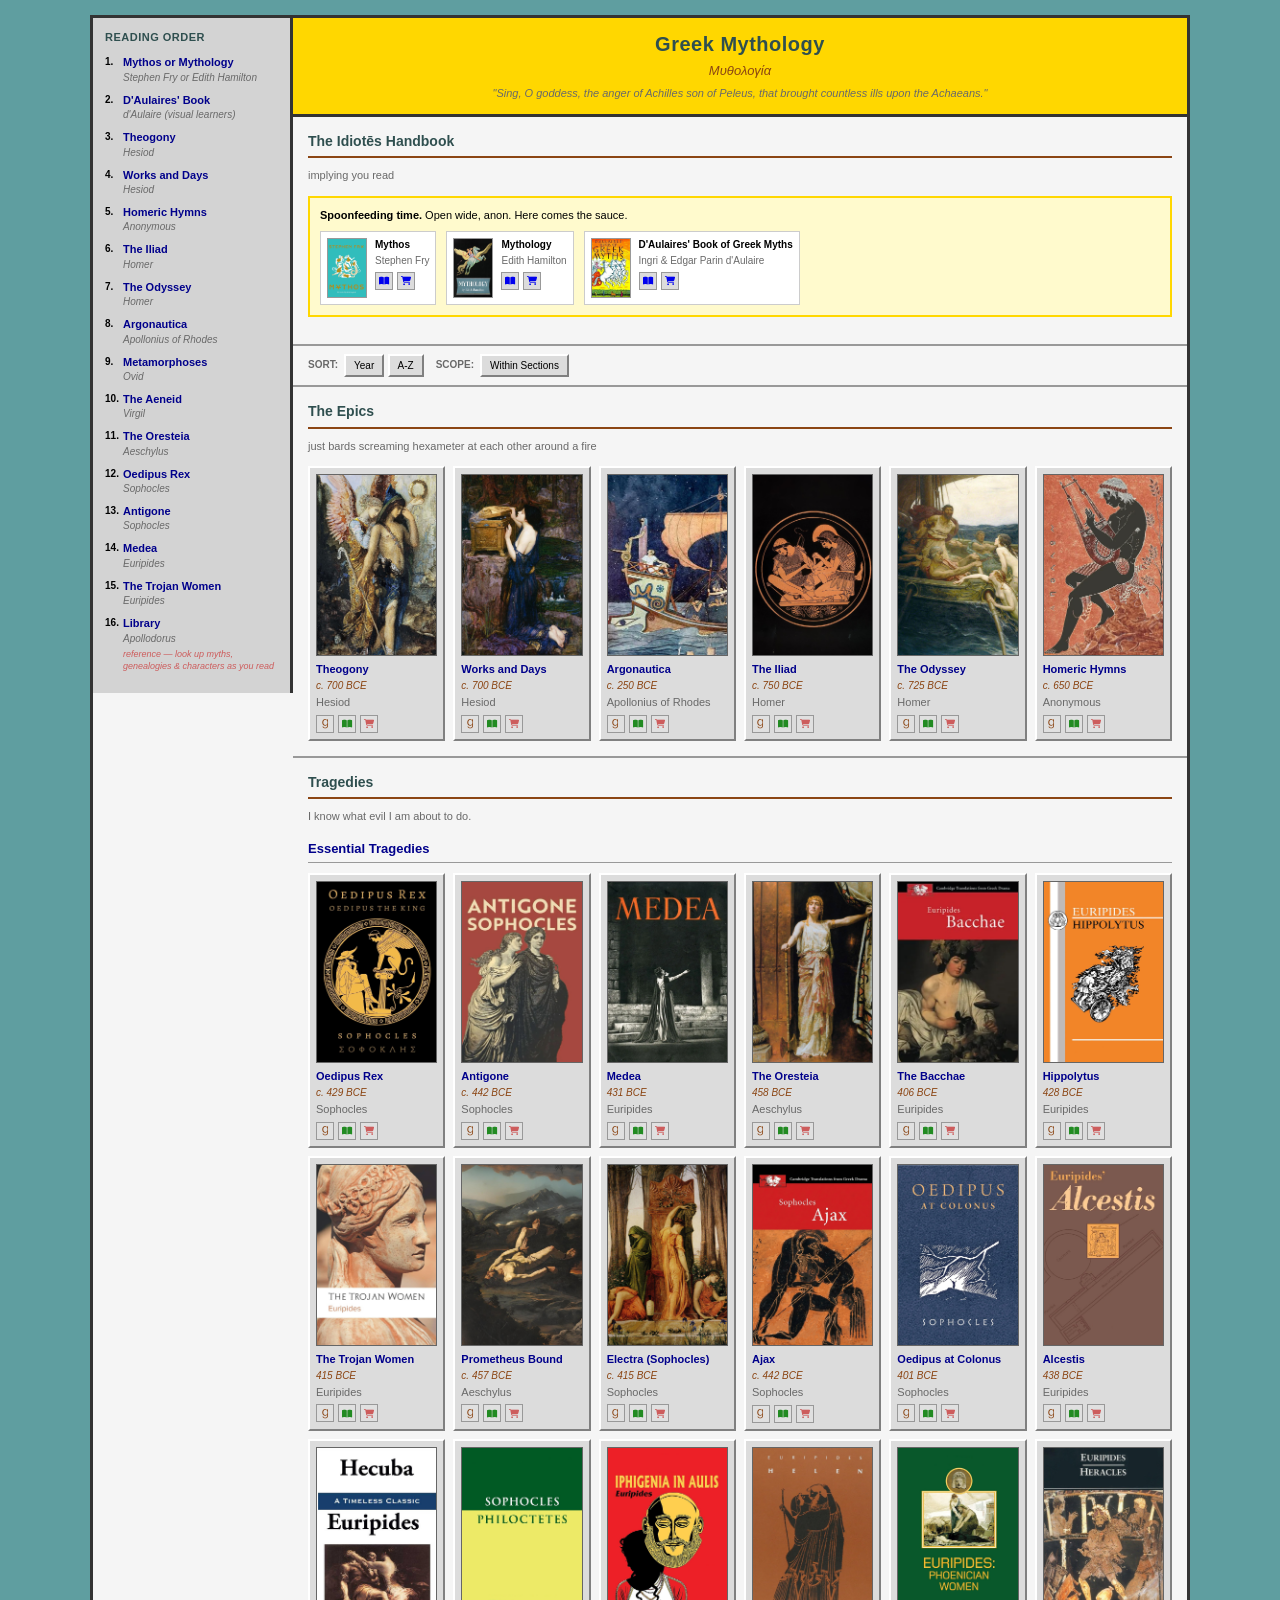
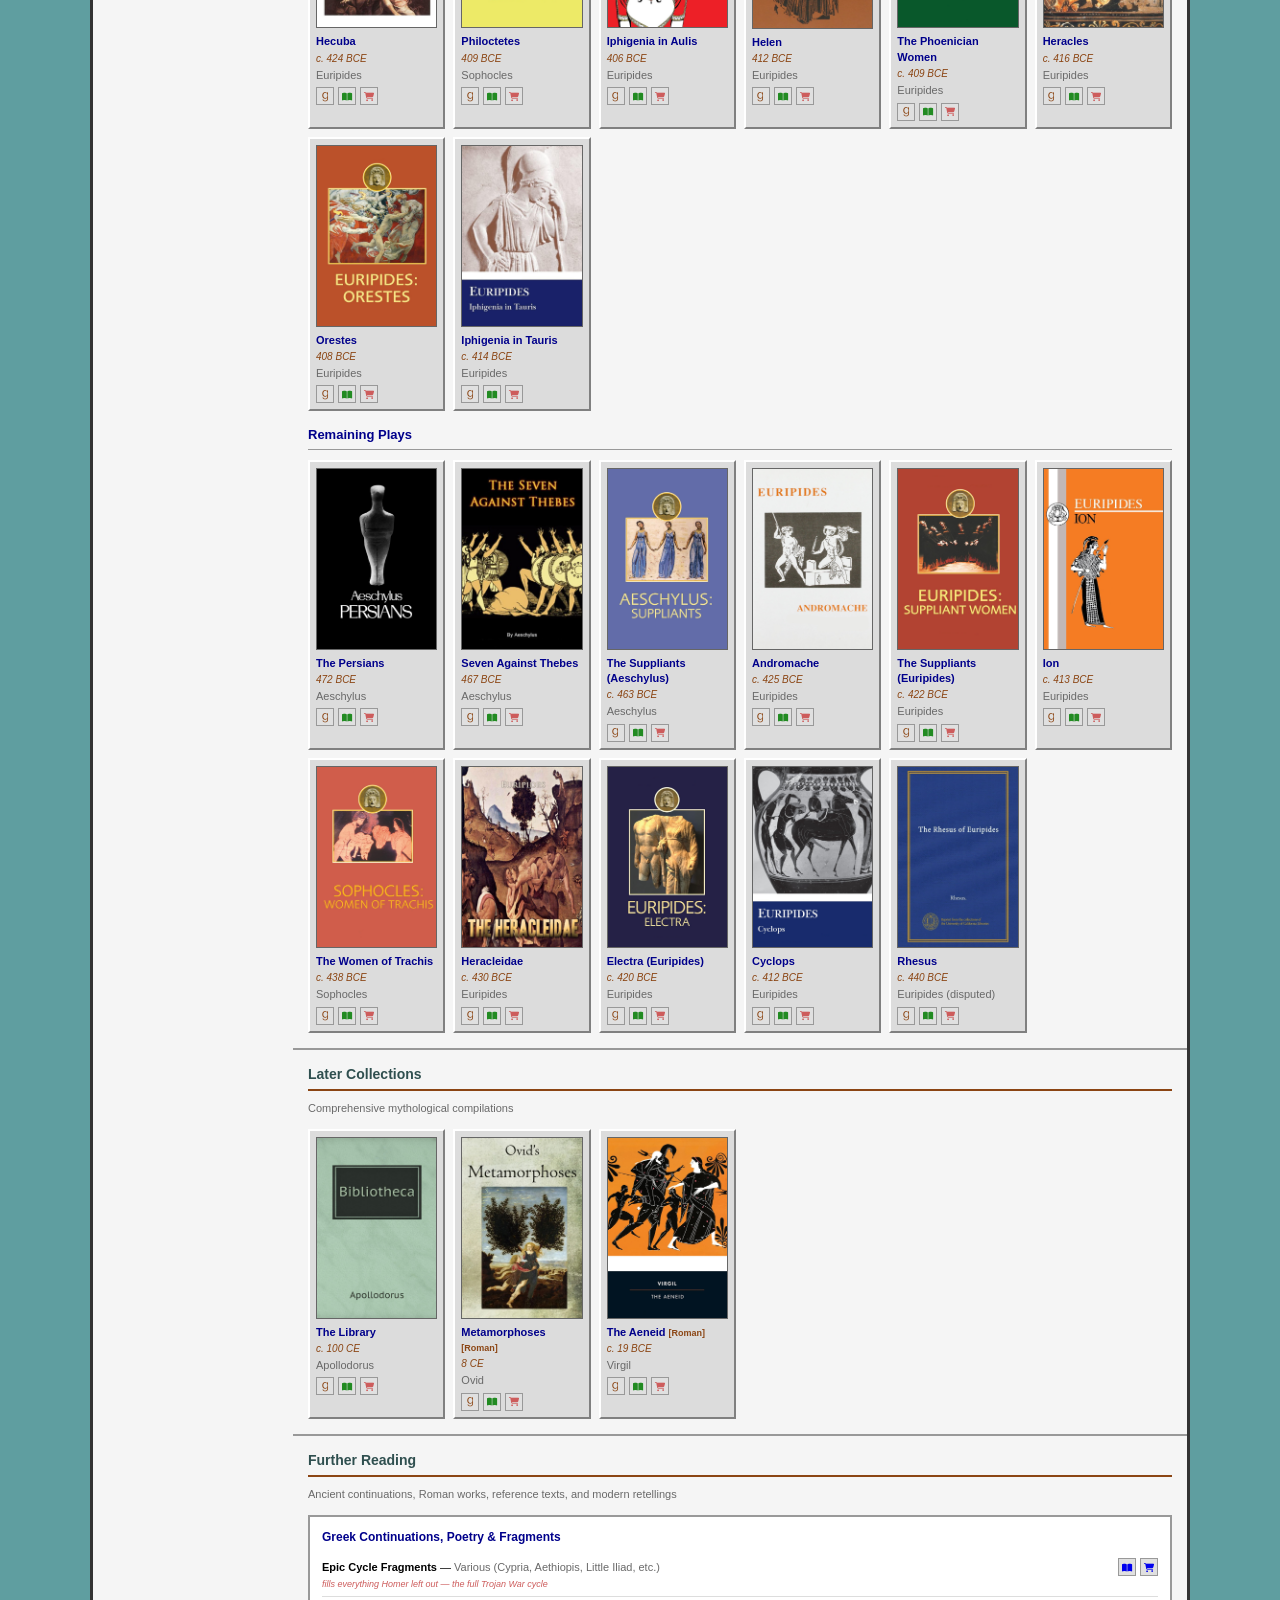
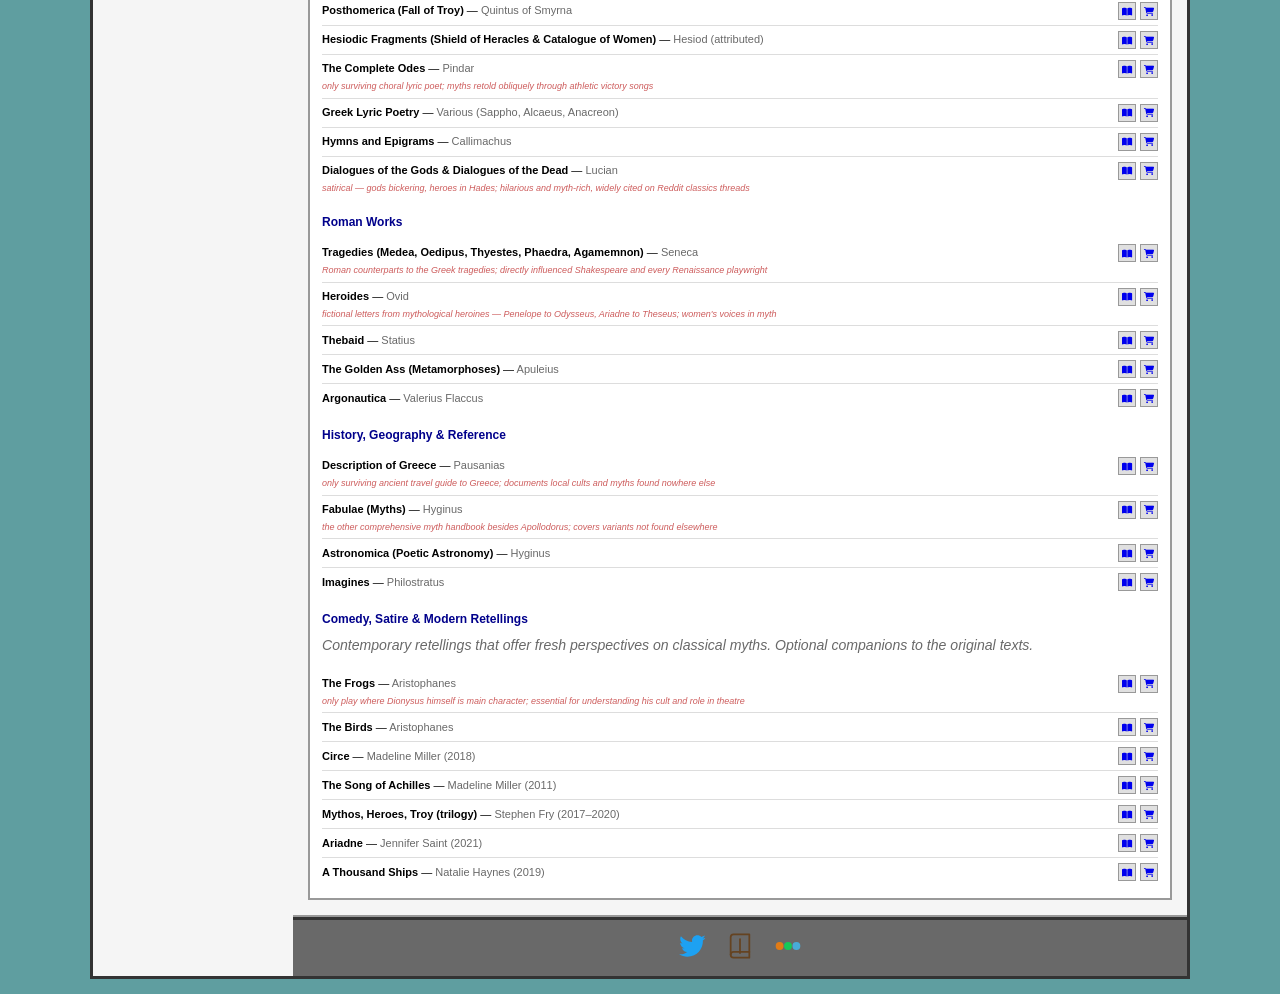
==== greek-mythology/index.html @ ff9b8869 "greek-myth-v4.4" ====
<!DOCTYPE html>
<html lang="en">

<head>
    <meta charset="UTF-8">
    <meta name="viewport" content="width=device-width, initial-scale=1.0">
    <title>Greek Mythology — Reading Guide</title>
    <link rel="icon" type="image/png" href="./images/vase.png">
        <link rel="stylesheet" href="https://cdnjs.cloudflare.com/ajax/libs/font-awesome/6.4.0/css/all.min.css">
    <style>
        * {
            margin: 0;
            padding: 0;
            box-sizing: border-box;
        }

        html {
            scroll-behavior: smooth;
        }

        /* ═══ COMPACT 90s AESTHETIC ═══ */
        body {
            font-family: 'Trebuchet MS', 'Lucida Grande', Arial, sans-serif;
            background: #5f9ea0;
            color: #000;
            line-height: 1.4;
            font-size: 12px;
        }

        /* ═══ MAIN CONTAINER ═══ */
        .layout {
            display: grid;
            grid-template-columns: 200px 1fr;
            max-width: 1100px;
            margin: 15px auto;
            background: #f5f5f5;
            border: 3px solid #333;
        }

        /* ═══ SIDEBAR (Compact) ═══ */
        .reading-order {
            background: #d3d3d3;
            padding: 12px;
            border-right: 3px solid #333;
            position: sticky;
            top: 15px;
            max-height: calc(100vh - 30px);
            overflow-y: auto;
            align-self: start;
        }

        .reading-order h3 {
            font-size: 11px;
            font-weight: bold;
            color: #2f4f4f;
            margin-bottom: 10px;
            text-transform: uppercase;
            letter-spacing: 0.5px;
        }

        .reading-order ol {
            list-style: none;
            counter-reset: item;
        }

        .reading-order li {
            counter-increment: item;
            margin-bottom: 8px;
            font-size: 11px;
            padding-left: 18px;
            position: relative;
        }

        .reading-order li::before {
            content: counter(item) ".";
            position: absolute;
            left: 0;
            font-weight: bold;
            color: #000;
            font-size: 10px;
        }

        .reading-order .title {
            font-weight: bold;
            color: #00008b;
        }

        .reading-order .title a {
            color: #00008b;
            text-decoration: none;
        }

        .reading-order .title a:hover {
            text-decoration: underline;
        }

        .reading-order .author {
            color: #696969;
            font-size: 10px;
            font-style: italic;
        }

        /* ═══ MAIN CONTENT ═══ */
        .main-content {
            padding: 0;
        }

        /* ═══ HERO SECTION (Compact) ═══ */
        .hero {
            background: #ffd700;
            padding: 12px 15px;
            border-bottom: 3px solid #333;
            text-align: center;
        }

        .hero h1 {
            font-size: 20px;
            color: #2f4f4f;
            font-weight: bold;
            margin-bottom: 4px;
            letter-spacing: 0.5px;
        }

        .hero .greek {
            font-size: 13px;
            color: #8b4513;
            font-style: italic;
            margin-bottom: 6px;
        }

        .hero .quote {
            font-size: 11px;
            color: #696969;
            font-style: italic;
            max-width: 500px;
            margin: 0 auto;
        }

        /* ═══ SECTIONS (Tighter) ═══ */
        .section {
            padding: 15px;
            border-bottom: 2px solid #999;
        }

        .section-title {
            font-size: 14px;
            font-weight: bold;
            color: #2f4f4f;
            margin-bottom: 10px;
            padding-bottom: 5px;
            border-bottom: 2px solid #8b4513;
        }

        .section-intro {
            font-size: 11px;
            color: #696969;
            margin-bottom: 12px;
        }

        .subsection-title {
            font-size: 13px;
            font-weight: bold;
            color: #00008b;
            margin: 15px 0 10px 0;
            padding-bottom: 4px;
            border-bottom: 1px solid #999;
        }

        /* ═══ BEGINNER NOTICE (Simpler) ═══ */
        .beginner-notice {
            background: #fffacd;
            border: 2px solid #ffd700;
            padding: 10px;
            margin-bottom: 12px;
        }

        .beginner-notice p {
            font-size: 11px;
            color: #000;
            margin-bottom: 8px;
        }

        .beginner-books {
            display: flex;
            gap: 10px;
            flex-wrap: wrap;
        }

        .beginner-book {
            display: flex;
            gap: 8px;
            background: #fff;
            padding: 6px;
            border: 1px solid #ccc;
        }

        .beginner-book img {
            width: 40px;
            height: 60px;
            object-fit: cover;
            border: 1px solid #999;
        }

        .beginner-book-info {
            font-size: 10px;
        }

        .beginner-book-info .title {
            font-weight: bold;
            color: #000;
            margin-bottom: 2px;
        }

        .beginner-book-info .author {
            color: #696969;
            margin-bottom: 4px;
        }

        .beginner-book-actions {
            display: flex;
            gap: 4px;
        }

        .beginner-book-actions a {
            display: inline-flex;
            width: 18px;
            height: 18px;
            font-size: 9px;
            text-decoration: none;
            border: 1px solid #999;
            align-items: center;
            justify-content: center;
            background: #dcdcdc;
        }

        .beginner-book-actions a:hover {
            background: #c0c0c0;
        }

        /* ═══ BOOK CARDS (Vertical - cover on top) ═══ */
        .epic-list {
            display: grid;
            grid-template-columns: repeat(auto-fill, minmax(130px, 1fr));
            gap: 8px;
        }

        .epic-book {
            display: flex;
            flex-direction: column;
            padding: 6px;
            background: #dcdcdc;
            border-top: 2px solid #fff;
            border-left: 2px solid #fff;
            border-right: 2px solid #808080;
            border-bottom: 2px solid #808080;
            transition: background 0.1s;
        }

        .epic-book:hover {
            background: #c0c0c0;
        }

        .epic-book-cover {
            width: 100%;
            aspect-ratio: 2/3;
            object-fit: cover;
            border: 1px solid #666;
            display: block;
            margin-bottom: 6px;
        }

        .epic-book-info {
            flex: 1;
            font-size: 11px;
        }

        .epic-book-title {
            font-weight: bold;
            font-size: 11px;
            color: #000;
            margin-bottom: 2px;
        }

        .epic-book-title a {
            color: #00008b;
            text-decoration: none;
        }

        .epic-book-title a:hover {
            text-decoration: underline;
        }

        .epic-book-date {
            color: #8b4513;
            font-size: 10px;
            font-style: italic;
            margin-bottom: 2px;
        }

        .epic-book-author {
            color: #696969;
            font-size: 11px;
            margin-bottom: 3px;
        }

        .epic-book-author a {
            color: #696969;
            text-decoration: none;
        }

        .epic-book-author a:hover {
            text-decoration: underline;
        }

        .epic-book-actions {
            display: flex;
            gap: 4px;
            margin-top: 4px;
        }

        .epic-book-actions a {
            width: 18px;
            height: 18px;
            font-size: 9px;
            border: 1px solid #999;
            display: inline-flex;
            align-items: center;
            justify-content: center;
            text-decoration: none;
            background: #e0e0e0;
        }

        .epic-book-actions a:hover {
            background: #c0c0c0;
        }

        .epic-book-actions .goodreads-icon { color: #8b4513; }
        .epic-book-actions .read-icon { color: #228b22; }
        .epic-book-actions .cart-icon { color: #cd5c5c; }

        /* ═══ SORT CONTROLS (Compact) ═══ */
        .sort-container {
            position: sticky;
            top: 0;
            background: #f5f5f5;
            padding: 8px 15px;
            border-bottom: 2px solid #999;
            display: flex;
            gap: 6px;
            flex-wrap: wrap;
            align-items: center;
            z-index: 100;
        }

        .sort-label {
            font-size: 10px;
            font-weight: bold;
            color: #696969;
            text-transform: uppercase;
        }

        .sort-btn, .dir-btn, .clear-btn {
            font-family: inherit;
            padding: 4px 8px;
            font-size: 10px;
            background: #dcdcdc;
            border-top: 2px solid #fff;
            border-left: 2px solid #fff;
            border-right: 2px solid #808080;
            border-bottom: 2px solid #808080;
            cursor: pointer;
            transition: all 0.1s;
        }

        .sort-btn:hover, .dir-btn:hover, .clear-btn:hover {
            background: #c0c0c0;
        }

        .sort-btn:active, .dir-btn:active, .clear-btn:active {
            border-top: 2px solid #808080;
            border-left: 2px solid #808080;
            border-right: 2px solid #fff;
            border-bottom: 2px solid #fff;
        }

        .sort-btn.active {
            background: #ffd700;
            font-weight: bold;
        }

        .dir-btn {
            padding: 4px 6px;
        }

        .dir-btn.active {
            background: #98fb98;
        }

        .clear-btn {
            background: #ffb6c1;
            display: none;
        }

        .clear-btn.active {
            display: inline-block;
        }

        .direction-buttons {
            display: none;
            gap: 4px;
        }

        .direction-buttons.active {
            display: flex;
        }

        /* ═══ SIMPLE LIST SECTION ═══ */
        .simple-list {
            background: #fff;
            border: 2px solid #999;
            padding: 12px;
        }

        .list-group {
            margin-bottom: 15px;
        }

        .list-group:last-child {
            margin-bottom: 0;
        }

        .list-group h4 {
            font-size: 12px;
            font-weight: bold;
            color: #00008b;
            margin-bottom: 8px;
        }

        .list-group ul {
            list-style: none;
        }

        .list-group li {
            padding: 5px 0;
            border-bottom: 1px solid #ddd;
            font-size: 11px;
            display: flex;
            flex-wrap: wrap;
            justify-content: space-between;
            align-items: center;
        }

        .item-note {
            flex-basis: 100%;
            font-size: 9px;
            color: #cd5c5c;
            font-style: italic;
            margin-top: 2px;
        }

        .list-group li:last-child {
            border-bottom: none;
        }

        .list-item-content {
            flex: 1;
        }

        .list-item-icons {
            display: flex;
            gap: 4px;
        }

        .list-item-icons a {
            width: 18px;
            height: 18px;
            font-size: 9px;
            border: 1px solid #999;
            display: inline-flex;
            align-items: center;
            justify-content: center;
            text-decoration: none;
            background: #e0e0e0;
        }

        .list-item-icons a:hover {
            background: #c0c0c0;
        }

        .book-title-simple {
            font-weight: bold;
            color: #000;
        }

        .author-simple {
            color: #696969;
        }

        /* ═══ MODAL (Compact) ═══ */
        .modal {
            display: none;
            position: fixed;
            z-index: 1000;
            left: 0;
            top: 0;
            width: 100%;
            height: 100%;
            background: rgba(0, 0, 0, 0.7);
        }

        .modal.active {
            display: flex;
            align-items: center;
            justify-content: center;
        }

        .modal-content {
            background: #f5f5f5;
            border: 3px solid #333;
            padding: 15px;
            max-width: 450px;
            width: 90%;
            max-height: 80vh;
            overflow-y: auto;
            position: relative;
        }

        .modal-close {
            position: absolute;
            top: 8px;
            right: 12px;
            font-size: 20px;
            cursor: pointer;
            background: none;
            border: none;
            color: #000;
            font-weight: bold;
        }

        .modal-close:hover {
            color: #cd5c5c;
        }

        .modal-title {
            font-size: 14px;
            font-weight: bold;
            color: #2f4f4f;
            margin-bottom: 12px;
            padding-right: 25px;
        }

        .version-item {
            padding: 8px;
            border-bottom: 1px solid #999;
            display: flex;
            justify-content: space-between;
            align-items: center;
        }

        .version-item:hover {
            background: #e0e0e0;
        }

        .version-item:last-child {
            border-bottom: none;
        }

        .version-info {
            flex: 1;
        }

        .version-label {
            font-size: 9px;
            font-weight: bold;
            color: #8b4513;
            text-transform: uppercase;
            margin-bottom: 3px;
        }

        .version-label.bilingual {
            color: #228b22;
        }

        .version-translator {
            font-size: 11px;
            font-weight: bold;
            color: #000;
            margin-bottom: 2px;
        }

        .version-publisher {
            font-size: 10px;
            color: #696969;
        }

        .version-pages {
            font-size: 10px;
            color: #696969;
            font-style: italic;
        }

        .version-link {
            margin-left: 8px;
            display: flex;
            gap: 4px;
        }

        .version-link a {
            width: 24px;
            height: 24px;
            font-size: 12px;
            border: 2px solid #999;
            display: inline-flex;
            align-items: center;
            justify-content: center;
            text-decoration: none;
            background: #dcdcdc;
            color: #cd5c5c;
        }

        .version-link a:hover {
            background: #c0c0c0;
        }

        /* ═══ FOOTER ═══ */
        footer {
            text-align: center;
            padding: 12px;
            background: #696969;
            color: #fff;
            font-size: 10px;
            border-top: 3px solid #333;
        }

        footer a {
            color: #ffd700;
            text-decoration: none;
        }

        footer a:hover {
            text-decoration: underline;
        }

        /* Toggle button and backdrop — hidden on desktop, shown by mobile media query */
        .drawer-toggle {
            display: none;
        }

        .drawer-backdrop {
            display: none;
        }

        /* ═══ MOBILE RESPONSIVE ═══ */
        @media (max-width: 768px) {
            .layout {
                margin: 10px;
                grid-template-columns: 1fr;
            }

            /* Hide sidebar from normal flow on mobile */
            .reading-order {
                display: none;
                position: fixed;
                bottom: 0;
                left: 0;
                right: 0;
                top: auto;
                max-height: 70vh;
                overflow-y: auto;
                border-right: none;
                border-top: 3px solid #333;
                z-index: 1000;
                border-radius: 0;
            }

            /* When drawer is open */
            .reading-order.drawer-open {
                display: block;
            }

            /* Backdrop overlay */
            .drawer-backdrop {
                display: none;
                position: fixed;
                inset: 0;
                background: rgba(0,0,0,0.4);
                z-index: 999;
            }

            .drawer-backdrop.active {
                display: block;
            }

            /* Floating toggle button */
            .drawer-toggle {
                display: flex;
                position: fixed;
                bottom: 16px;
                right: 16px;
                z-index: 1001;
                background: #ffd700;
                border: 2px solid #333;
                padding: 8px 12px;
                font-family: inherit;
                font-size: 11px;
                font-weight: bold;
                cursor: pointer;
                box-shadow: 2px 2px 0 #333;
            }

            .section {
                padding: 12px;
            }

            .epic-list {
                grid-template-columns: repeat(auto-fill, minmax(100px, 1fr));
            }

            .sort-container {
                padding: 6px 12px;
            }
        }

        .footer a {
            display: block;
            transition: opacity 0.2s;
        }

        .footer a:hover {
            opacity: 0.7;
        }

        .footer-icons {
            display: flex;
            justify-content: center;
            gap: 20px;
            align-items: center;
        }

        .roman-label {
            font-size: 9px;
            font-weight: bold;
            color: #8b4513;
        }
    </style>
</head>
<body>

<div class="drawer-backdrop" id="drawerBackdrop"></div>
<button class="drawer-toggle" id="drawerToggle">📖 Reading Order</button>

<div class="layout">
    
    <aside class="reading-order">
        <h3>Reading Order</h3>
        <ol>
            <li>
                <div class="title"><a href="#anchor-mythos">Mythos or Mythology</a></div>
                <div class="author">Stephen Fry or Edith Hamilton</div>
            </li>
            <li>
                <div class="title"><a href="#anchor-daulaires">D'Aulaires' Book</a></div>
                <div class="author">d'Aulaire (visual learners)</div>
            </li>
            <li>
                <div class="title"><a href="#" onclick="showVersions('theogony'); return false;">Theogony</a></div>
                <div class="author">Hesiod</div>
            </li>
            <li>
                <div class="title"><a href="#" onclick="showVersions('worksanddays'); return false;">Works and Days</a></div>
                <div class="author">Hesiod</div>
            </li>
            <li>
                <div class="title"><a href="#" onclick="showVersions('hymns'); return false;">Homeric Hymns</a></div>
                <div class="author">Anonymous</div>
            </li>
            <li>
                <div class="title"><a href="#" onclick="showVersions('iliad'); return false;">The Iliad</a></div>
                <div class="author">Homer</div>
            </li>
            <li>
                <div class="title"><a href="#" onclick="showVersions('odyssey'); return false;">The Odyssey</a></div>
                <div class="author">Homer</div>
            </li>
            <li>
                <div class="title"><a href="#" onclick="showVersions('argonautica'); return false;">Argonautica</a></div>
                <div class="author">Apollonius of Rhodes</div>
            </li>
            <li>
                <div class="title"><a href="#" onclick="showVersions('metamorphoses'); return false;">Metamorphoses</a></div>
                <div class="author">Ovid</div>
            </li>
            <li>
                <div class="title"><a href="#" onclick="showVersions('aeneid'); return false;">The Aeneid</a></div>
                <div class="author">Virgil</div>
            </li>
            <li>
                <div class="title"><a href="#" onclick="showVersions('oresteia'); return false;">The Oresteia</a></div>
                <div class="author">Aeschylus</div>
            </li>
            <li>
                <div class="title"><a href="#" onclick="showVersions('oedipus'); return false;">Oedipus Rex</a></div>
                <div class="author">Sophocles</div>
            </li>
            <li>
                <div class="title"><a href="#" onclick="showVersions('antigone'); return false;">Antigone</a></div>
                <div class="author">Sophocles</div>
            </li>
            <li>
                <div class="title"><a href="#" onclick="showVersions('medea'); return false;">Medea</a></div>
                <div class="author">Euripides</div>
            </li>
            <li>
                <div class="title"><a href="#" onclick="showVersions('trojanwomen'); return false;">The Trojan Women</a></div>
                <div class="author">Euripides</div>
            </li>
            <li>
                <div class="title"><a href="#" onclick="showVersions('library'); return false;">Library</a></div>
                <div class="author">Apollodorus</div>
                <div class="item-note">reference — look up myths, genealogies & characters as you read</div>
            </li>
        </ol>
    </aside>

    <main class="main-content">
        
        <header class="hero">
            <h1>Greek Mythology</h1>
            <div class="greek">Μυθολογία</div>
            <p class="quote">"Sing, O goddess, the anger of Achilles son of Peleus, that brought countless ills upon the Achaeans."</p>
        </header>

        <section class="section">
            <h2 class="section-title">The Idiotēs Handbook</h2>
            <p class="section-intro">implying you read</p>

            <span id="anchor-mythos"></span><span id="anchor-daulaires"></span>
            <div class="beginner-notice">
                <p><strong>Spoonfeeding time.</strong> Open wide, anon. Here comes the sauce.</p>
                
                <div class="beginner-books">
                    <div class="beginner-book">
                        <img src="./images/mythos.jpg" alt="Mythos by Stephen Fry">
                        <div class="beginner-book-info">
                            <div class="title">Mythos</div>
                            <div class="author">Stephen Fry</div>
                            <div class="beginner-book-actions">
                                <a href="https://files.catbox.moe/hvmye4.pdf" target="_blank" class="read-icon" title="Read">
                                    <i class="fas fa-book-open"></i>
                                </a>
                                <a href="https://www.amazon.in/Mythos-Stephen-Fry/dp/1452178917" target="_blank" class="cart-icon" title="Buy">
                                    <i class="fas fa-shopping-cart"></i>
                                </a>
                            </div>
                        </div>
                    </div>
                    <div class="beginner-book">
                        <img src="./images/mythology.jpg" alt="Mythology by Edith Hamilton">
                        <div class="beginner-book-info">
                            <div class="title">Mythology</div>
                            <div class="author">Edith Hamilton</div>
                            <div class="beginner-book-actions">
                                <a href="https://www.bpi.edu/ourpages/auto/2017/9/1/52154697/Mythology.pdf" target="_blank" class="read-icon" title="Read">
                                    <i class="fas fa-book-open"></i>
                                </a>
                                <a href="https://www.amazon.in/dp/0316438529" target="_blank" class="cart-icon" title="Buy">
                                    <i class="fas fa-shopping-cart"></i>
                                </a>
                            </div>
                        </div>
                    </div>
                    <div class="beginner-book">
                        <img src="./images/daulaires.jpg" alt="D'Aulaires' Book of Greek Myths">
                        <div class="beginner-book-info">
                            <div class="title">D'Aulaires' Book of Greek Myths</div>
                            <div class="author">Ingri & Edgar Parin d'Aulaire</div>
                            <div class="beginner-book-actions">
                                <a href="https://files.catbox.moe/y1viy1.pdf" target="_blank" class="read-icon" title="Read">
                                    <i class="fas fa-book-open"></i>
                                </a>
                                <a href="https://www.amazon.com/dp/0440406943" target="_blank" class="cart-icon" title="Buy">
                                    <i class="fas fa-shopping-cart"></i>
                                </a>
                            </div>
                        </div>
                    </div>
                </div>
            </div>
        </section>

        <div class="sort-container" id="globalSort">
            <span class="sort-label">Sort:</span>
            <div class="sort-buttons">
                <button class="sort-btn" data-sort="year">Year</button>
                <button class="sort-btn" data-sort="alpha">A-Z</button>
            </div>
            <div class="direction-buttons" id="directionButtons">
                <button class="dir-btn active" data-dir="asc" title="Oldest / A–Z">↑</button>
                <button class="dir-btn" data-dir="desc" title="Newest / Z–A">↓</button>
            </div>
            <span class="sort-label" style="margin-left:6px;">Scope:</span>
            <button class="sort-btn" id="scopeBtn">Within Sections</button>
            <button class="clear-btn" id="clearBtn">✕ Clear Sort</button>
        </div>

        <section class="section">
            <h2 class="section-title">The Epics</h2>
            <p class="section-intro">just bards screaming hexameter at each other around a fire</p>

            <div class="epic-list">
                <div class="epic-book" id="anchor-theogony" data-year="-700" data-title="Theogony">
                    <img src="./images/theogony.jpg" class="epic-book-cover" alt="Theogony">
                    <div class="epic-book-info">
                        <div class="epic-book-title"><a href="https://en.wikipedia.org/wiki/Theogony" target="_blank">Theogony</a></div>
                        <div class="epic-book-date">c. 700 BCE</div>
                        <div class="epic-book-author"><a href="https://en.wikipedia.org/wiki/Hesiod" target="_blank">Hesiod</a></div>
                        <div class="epic-book-actions">
                            <a href="https://www.goodreads.com/book/show/27418" target="_blank" class="goodreads-icon" title="Goodreads">
                                <i class="fab fa-goodreads-g"></i>
                            </a>
                            <a href="https://www.theoi.com/Text/HesiodTheogony.html" target="_blank" class="read-icon" title="Read">
                                <i class="fas fa-book-open"></i>
                            </a>
                            <a href="#" onclick="showVersions('theogony'); return false;" class="cart-icon" title="Buy">
                                <i class="fas fa-shopping-cart"></i>
                            </a>
                        </div>
                    </div>
                </div>

                <div class="epic-book" id="anchor-worksanddays" data-year="-700" data-title="Works and Days">
                    <img src="./images/works-and-days.jpg" class="epic-book-cover" alt="Works and Days">
                    <div class="epic-book-info">
                        <div class="epic-book-title"><a href="https://en.wikipedia.org/wiki/Works_and_Days" target="_blank">Works and Days</a></div>
                        <div class="epic-book-date">c. 700 BCE</div>
                        <div class="epic-book-author"><a href="https://en.wikipedia.org/wiki/Hesiod" target="_blank">Hesiod</a></div>
                        <div class="epic-book-actions">
                            <a href="https://www.goodreads.com/book/show/27418" target="_blank" class="goodreads-icon" title="Goodreads">
                                <i class="fab fa-goodreads-g"></i>
                            </a>
                            <a href="https://www.theoi.com/Text/HesiodWorksDays.html" target="_blank" class="read-icon" title="Read">
                                <i class="fas fa-book-open"></i>
                            </a>
                            <a href="#" onclick="showVersions('worksanddays'); return false;" class="cart-icon" title="Buy">
                                <i class="fas fa-shopping-cart"></i>
                            </a>
                        </div>
                    </div>
                </div>

                <div class="epic-book" id="anchor-argonautica" data-year="-250" data-title="Argonautica">
                    <img src="./images/argonautica.jpg" class="epic-book-cover" alt="Argonautica">
                    <div class="epic-book-info">
                        <div class="epic-book-title"><a href="https://en.wikipedia.org/wiki/Argonautica" target="_blank">Argonautica</a></div>
                        <div class="epic-book-date">c. 250 BCE</div>
                        <div class="epic-book-author"><a href="https://en.wikipedia.org/wiki/Apollonius_of_Rhodes" target="_blank">Apollonius of Rhodes</a></div>
                        <div class="epic-book-actions">
                            <a href="https://www.goodreads.com/book/show/2724404" target="_blank" class="goodreads-icon" title="Goodreads">
                                <i class="fab fa-goodreads-g"></i>
                            </a>
                            <a href="https://www.theoi.com/Text/ApolloniusRhodius1.html" target="_blank" class="read-icon" title="Read">
                                <i class="fas fa-book-open"></i>
                            </a>
                            <a href="#" onclick="showVersions('argonautica'); return false;" class="cart-icon" title="Buy">
                                <i class="fas fa-shopping-cart"></i>
                            </a>
                        </div>
                    </div>
                </div>

                <div class="epic-book" id="anchor-iliad" data-year="-750" data-title="The Iliad">
                    <img src="./images/iliad.jpg" class="epic-book-cover" alt="Iliad">
                    <div class="epic-book-info">
                        <div class="epic-book-title"><a href="https://en.wikipedia.org/wiki/Iliad" target="_blank">The Iliad</a></div>
                        <div class="epic-book-date">c. 750 BCE</div>
                        <div class="epic-book-author"><a href="https://en.wikipedia.org/wiki/Homer" target="_blank">Homer</a></div>
                        <div class="epic-book-actions">
                            <a href="https://www.goodreads.com/book/show/11054461" target="_blank" class="goodreads-icon" title="Goodreads">
                                <i class="fab fa-goodreads-g"></i>
                            </a>
                            <a href="https://www.gutenberg.org/cache/epub/6130/pg6130-images.html" target="_blank" class="read-icon" title="Read">
                                <i class="fas fa-book-open"></i>
                            </a>
                            <a href="#" onclick="showVersions('iliad'); return false;" class="cart-icon" title="Buy">
                                <i class="fas fa-shopping-cart"></i>
                            </a>
                        </div>
                    </div>
                </div>

                <div class="epic-book" id="anchor-odyssey" data-year="-725" data-title="The Odyssey">
                    <img src="./images/odyssey.jpg" class="epic-book-cover" alt="Odyssey">
                    <div class="epic-book-info">
                        <div class="epic-book-title"><a href="https://en.wikipedia.org/wiki/Odyssey" target="_blank">The Odyssey</a></div>
                        <div class="epic-book-date">c. 725 BCE</div>
                        <div class="epic-book-author"><a href="https://en.wikipedia.org/wiki/Homer" target="_blank">Homer</a></div>
                        <div class="epic-book-actions">
                            <a href="https://www.goodreads.com/book/show/34068470" target="_blank" class="goodreads-icon" title="Goodreads">
                                <i class="fab fa-goodreads-g"></i>
                            </a>
                            <a href="https://www.gutenberg.org/cache/epub/1727/pg1727-images.html" target="_blank" class="read-icon" title="Read">
                                <i class="fas fa-book-open"></i>
                            </a>
                            <a href="#" onclick="showVersions('odyssey'); return false;" class="cart-icon" title="Buy">
                                <i class="fas fa-shopping-cart"></i>
                            </a>
                        </div>
                    </div>
                </div>

                <div class="epic-book" id="anchor-homerichymns" data-year="-650" data-title="Homeric Hymns">
                    <img src="./images/homeric-hymns.jpg" class="epic-book-cover" alt="Homeric Hymns">
                    <div class="epic-book-info">
                        <div class="epic-book-title"><a href="https://en.wikipedia.org/wiki/Homeric_Hymns" target="_blank">Homeric Hymns</a></div>
                        <div class="epic-book-date">c. 650 BCE</div>
                        <div class="epic-book-author">Anonymous</div>
                        <div class="epic-book-actions">
                            <a href="https://www.goodreads.com/book/show/48694197" target="_blank" class="goodreads-icon" title="Goodreads">
                                <i class="fab fa-goodreads-g"></i>
                            </a>
                            <a href="https://www.theoi.com/Text/HomericHymns1.html" target="_blank" class="read-icon" title="Read">
                                <i class="fas fa-book-open"></i>
                            </a>
                            <a href="#" onclick="showVersions('hymns'); return false;" class="cart-icon" title="Buy">
                                <i class="fas fa-shopping-cart"></i>
                            </a>
                        </div>
                    </div>
                </div>

            </div>
        </section>

        <section class="section">
            <h2 class="section-title">Tragedies</h2>
            <p class="section-intro">I know what evil I am about to do.</p>

            <h3 class="subsection-title">Essential Tragedies</h3>
            <div class="epic-list sortable-grid">
                <div class="epic-book" id="anchor-oedipusrex" data-year="-429" data-title="Oedipus Rex">
                    <img src="./images/oedipus-rex.jpg" class="epic-book-cover" alt="Oedipus Rex">
                    <div class="epic-book-info">
                        <div class="epic-book-title"><a href="https://en.wikipedia.org/wiki/Oedipus_Rex" target="_blank">Oedipus Rex</a></div>
                        <div class="epic-book-date">c. 429 BCE</div>
                        <div class="epic-book-author"><a href="https://en.wikipedia.org/wiki/Sophocles" target="_blank">Sophocles</a></div>
                        <div class="epic-book-actions">
                            <a href="https://www.goodreads.com/book/show/7405" target="_blank" class="goodreads-icon" title="Goodreads">
                                <i class="fab fa-goodreads-g"></i>
                            </a>
                            <a href="https://classics.mit.edu/Sophocles/oedipus.html" target="_blank" class="read-icon" title="Read">
                                <i class="fas fa-book-open"></i>
                            </a>
                            <a href="#" onclick="showVersions('oedipus'); return false;" class="cart-icon" title="Buy / Versions">
                                <i class="fas fa-shopping-cart"></i>
                            </a>
                        </div>
                    </div>
                </div>
                <div class="epic-book" id="anchor-antigone" data-year="-442" data-title="Antigone">
                    <img src="./images/antigone.jpg" class="epic-book-cover" alt="Antigone">
                    <div class="epic-book-info">
                        <div class="epic-book-title"><a href="https://en.wikipedia.org/wiki/Antigone_(Sophocles_play)" target="_blank">Antigone</a></div>
                        <div class="epic-book-date">c. 442 BCE</div>
                        <div class="epic-book-author"><a href="https://en.wikipedia.org/wiki/Sophocles" target="_blank">Sophocles</a></div>
                        <div class="epic-book-actions">
                            <a href="https://www.goodreads.com/book/show/28525" target="_blank" class="goodreads-icon" title="Goodreads">
                                <i class="fab fa-goodreads-g"></i>
                            </a>
                            <a href="https://classics.mit.edu/Sophocles/antigone.html" target="_blank" class="read-icon" title="Read">
                                <i class="fas fa-book-open"></i>
                            </a>
                            <a href="#" onclick="showVersions('antigone'); return false;" class="cart-icon" title="Buy / Versions">
                                <i class="fas fa-shopping-cart"></i>
                            </a>
                        </div>
                    </div>
                </div>
                <div class="epic-book" id="anchor-medea" data-year="-431" data-title="Medea">
                    <img src="./images/medea.jpg" class="epic-book-cover" alt="Medea">
                    <div class="epic-book-info">
                        <div class="epic-book-title"><a href="https://en.wikipedia.org/wiki/Medea_(play)" target="_blank">Medea</a></div>
                        <div class="epic-book-date">431 BCE</div>
                        <div class="epic-book-author"><a href="https://en.wikipedia.org/wiki/Euripides" target="_blank">Euripides</a></div>
                        <div class="epic-book-actions">
                            <a href="https://www.goodreads.com/book/show/44148" target="_blank" class="goodreads-icon" title="Goodreads">
                                <i class="fab fa-goodreads-g"></i>
                            </a>
                            <a href="https://archive.org/details/medeaofeuri00euri" target="_blank" class="read-icon" title="Read">
                                <i class="fas fa-book-open"></i>
                            </a>
                            <a href="#" onclick="showVersions('medea'); return false;" class="cart-icon" title="Buy / Versions">
                                <i class="fas fa-shopping-cart"></i>
                            </a>
                        </div>
                    </div>
                </div>
                <div class="epic-book" id="anchor-oresteia" data-year="-458" data-title="The Oresteia">
                    <img src="./images/oresteia.jpg" class="epic-book-cover" alt="The Oresteia">
                    <div class="epic-book-info">
                        <div class="epic-book-title"><a href="https://en.wikipedia.org/wiki/Oresteia" target="_blank">The Oresteia</a></div>
                        <div class="epic-book-date">458 BCE</div>
                        <div class="epic-book-author"><a href="https://en.wikipedia.org/wiki/Aeschylus" target="_blank">Aeschylus</a></div>
                        <div class="epic-book-actions">
                            <a href="https://www.goodreads.com/book/show/22161" target="_blank" class="goodreads-icon" title="Goodreads">
                                <i class="fab fa-goodreads-g"></i>
                            </a>
                            <a href="https://archive.org/details/oresteia00aesc" target="_blank" class="read-icon" title="Read">
                                <i class="fas fa-book-open"></i>
                            </a>
                            <a href="#" onclick="showVersions('oresteia'); return false;" class="cart-icon" title="Buy / Versions">
                                <i class="fas fa-shopping-cart"></i>
                            </a>
                        </div>
                    </div>
                </div>
                <div class="epic-book" data-year="-406" data-title="The Bacchae">
                    <img src="./images/bacchae.jpg" class="epic-book-cover" alt="The Bacchae">
                    <div class="epic-book-info">
                        <div class="epic-book-title"><a href="https://en.wikipedia.org/wiki/The_Bacchae" target="_blank">The Bacchae</a></div>
                        <div class="epic-book-date">406 BCE</div>
                        <div class="epic-book-author"><a href="https://en.wikipedia.org/wiki/Euripides" target="_blank">Euripides</a></div>
                        <div class="epic-book-actions">
                            <a href="https://www.goodreads.com/book/show/752830" target="_blank" class="goodreads-icon" title="Goodreads">
                                <i class="fab fa-goodreads-g"></i>
                            </a>
                            <a href="https://archive.org/details/bacchaeofeuri00euri" target="_blank" class="read-icon" title="Read">
                                <i class="fas fa-book-open"></i>
                            </a>
                            <a href="#" onclick="showVersions('bacchae'); return false;" class="cart-icon" title="Buy / Versions">
                                <i class="fas fa-shopping-cart"></i>
                            </a>
                        </div>
                    </div>
                </div>
                <div class="epic-book" data-year="-428" data-title="Hippolytus">
                    <img src="./images/hippolytus.jpg" class="epic-book-cover" alt="Hippolytus">
                    <div class="epic-book-info">
                        <div class="epic-book-title"><a href="https://en.wikipedia.org/wiki/Hippolytus_(play)" target="_blank">Hippolytus</a></div>
                        <div class="epic-book-date">428 BCE</div>
                        <div class="epic-book-author"><a href="https://en.wikipedia.org/wiki/Euripides" target="_blank">Euripides</a></div>
                        <div class="epic-book-actions">
                            <a href="https://www.goodreads.com/book/show/752831" target="_blank" class="goodreads-icon" title="Goodreads">
                                <i class="fab fa-goodreads-g"></i>
                            </a>
                            <a href="https://archive.org/details/hippolytusofeuri00euri" target="_blank" class="read-icon" title="Read">
                                <i class="fas fa-book-open"></i>
                            </a>
                            <a href="#" onclick="showVersions('hippolytus'); return false;" class="cart-icon" title="Buy / Versions">
                                <i class="fas fa-shopping-cart"></i>
                            </a>
                        </div>
                    </div>
                </div>
                <div class="epic-book" id="anchor-trojanwomen" data-year="-415" data-title="The Trojan Women">
                    <img src="./images/trojan-women.jpg" class="epic-book-cover" alt="The Trojan Women">
                    <div class="epic-book-info">
                        <div class="epic-book-title"><a href="https://en.wikipedia.org/wiki/The_Trojan_Women" target="_blank">The Trojan Women</a></div>
                        <div class="epic-book-date">415 BCE</div>
                        <div class="epic-book-author"><a href="https://en.wikipedia.org/wiki/Euripides" target="_blank">Euripides</a></div>
                        <div class="epic-book-actions">
                            <a href="https://www.goodreads.com/book/show/752844" target="_blank" class="goodreads-icon" title="Goodreads">
                                <i class="fab fa-goodreads-g"></i>
                            </a>
                            <a href="https://archive.org/details/trojanwomen00euri" target="_blank" class="read-icon" title="Read">
                                <i class="fas fa-book-open"></i>
                            </a>
                            <a href="#" onclick="showVersions('trojanwomen'); return false;" class="cart-icon" title="Buy / Versions">
                                <i class="fas fa-shopping-cart"></i>
                            </a>
                        </div>
                    </div>
                </div>
                <div class="epic-book" data-year="-457" data-title="Prometheus Bound">
                    <img src="./images/prometheus-bound.jpg" class="epic-book-cover" alt="Prometheus Bound">
                    <div class="epic-book-info">
                        <div class="epic-book-title"><a href="https://en.wikipedia.org/wiki/Prometheus_Bound" target="_blank">Prometheus Bound</a></div>
                        <div class="epic-book-date">c. 457 BCE</div>
                        <div class="epic-book-author"><a href="https://en.wikipedia.org/wiki/Aeschylus" target="_blank">Aeschylus</a></div>
                        <div class="epic-book-actions">
                            <a href="https://www.goodreads.com/book/show/752820" target="_blank" class="goodreads-icon" title="Goodreads">
                                <i class="fab fa-goodreads-g"></i>
                            </a>
                            <a href="https://archive.org/details/prometheusbou00aesc" target="_blank" class="read-icon" title="Read">
                                <i class="fas fa-book-open"></i>
                            </a>
                            <a href="#" onclick="showVersions('prometheus'); return false;" class="cart-icon" title="Buy / Versions">
                                <i class="fas fa-shopping-cart"></i>
                            </a>
                        </div>
                    </div>
                </div>
                <div class="epic-book" data-year="-415" data-title="Electra">
                    <img src="./images/electra-sophocles.jpg" class="epic-book-cover" alt="Electra">
                    <div class="epic-book-info">
                        <div class="epic-book-title"><a href="https://en.wikipedia.org/wiki/Electra_(Sophocles_play)" target="_blank">Electra (Sophocles)</a></div>
                        <div class="epic-book-date">c. 415 BCE</div>
                        <div class="epic-book-author"><a href="https://en.wikipedia.org/wiki/Sophocles" target="_blank">Sophocles</a></div>
                        <div class="epic-book-actions">
                            <a href="https://www.goodreads.com/book/show/752833" target="_blank" class="goodreads-icon" title="Goodreads">
                                <i class="fab fa-goodreads-g"></i>
                            </a>
                            <a href="https://archive.org/details/electra00soph" target="_blank" class="read-icon" title="Read">
                                <i class="fas fa-book-open"></i>
                            </a>
                            <a href="#" onclick="showVersions('electra'); return false;" class="cart-icon" title="Buy / Versions">
                                <i class="fas fa-shopping-cart"></i>
                            </a>
                        </div>
                    </div>
                </div>
                <div class="epic-book" data-year="-442" data-title="Ajax">
                    <img src="./images/ajax.jpg" class="epic-book-cover" alt="Ajax">
                    <div class="epic-book-info">
                        <div class="epic-book-title"><a href="https://en.wikipedia.org/wiki/Ajax_(play)" target="_blank">Ajax</a></div>
                        <div class="epic-book-date">c. 442 BCE</div>
                        <div class="epic-book-author"><a href="https://en.wikipedia.org/wiki/Sophocles" target="_blank">Sophocles</a></div>
                        <div class="epic-book-actions">
                            <a href="https://www.goodreads.com/book/show/752834" target="_blank" class="goodreads-icon" title="Goodreads">
                                <i class="fab fa-goodreads-g"></i>
                            </a>
                            <a href="https://archive.org/details/ajax00soph" target="_blank" class="read-icon" title="Read">
                                <i class="fas fa-book-open"></i>
                            </a>
                            <a href="#" onclick="showVersions('ajax'); return false;" class="cart-icon" title="Buy / Versions">
                                <i class="fas fa-shopping-cart"></i>
                            </a>
                        </div>
                    </div>
                </div>
                <div class="epic-book" data-year="-401" data-title="Oedipus at Colonus">
                    <img src="./images/oedipus-at-colonus.jpg" class="epic-book-cover" alt="Oedipus at Colonus">
                    <div class="epic-book-info">
                        <div class="epic-book-title"><a href="https://en.wikipedia.org/wiki/Oedipus_at_Colonus" target="_blank">Oedipus at Colonus</a></div>
                        <div class="epic-book-date">401 BCE</div>
                        <div class="epic-book-author"><a href="https://en.wikipedia.org/wiki/Sophocles" target="_blank">Sophocles</a></div>
                        <div class="epic-book-actions">
                            <a href="https://www.goodreads.com/book/show/752835" target="_blank" class="goodreads-icon" title="Goodreads">
                                <i class="fab fa-goodreads-g"></i>
                            </a>
                            <a href="https://archive.org/details/oedipusatcolonu00soph" target="_blank" class="read-icon" title="Read">
                                <i class="fas fa-book-open"></i>
                            </a>
                            <a href="#" onclick="showVersions('oedipuscolons'); return false;" class="cart-icon" title="Buy / Versions">
                                <i class="fas fa-shopping-cart"></i>
                            </a>
                        </div>
                    </div>
                </div>
                <div class="epic-book" data-year="-438" data-title="Alcestis">
                    <img src="./images/alcestis.jpg" class="epic-book-cover" alt="Alcestis">
                    <div class="epic-book-info">
                        <div class="epic-book-title"><a href="https://en.wikipedia.org/wiki/Alcestis_(play)" target="_blank">Alcestis</a></div>
                        <div class="epic-book-date">438 BCE</div>
                        <div class="epic-book-author"><a href="https://en.wikipedia.org/wiki/Euripides" target="_blank">Euripides</a></div>
                        <div class="epic-book-actions">
                            <a href="https://www.goodreads.com/book/show/752836" target="_blank" class="goodreads-icon" title="Goodreads">
                                <i class="fab fa-goodreads-g"></i>
                            </a>
                            <a href="https://archive.org/details/alcestisofeuri00euri" target="_blank" class="read-icon" title="Read">
                                <i class="fas fa-book-open"></i>
                            </a>
                            <a href="#" onclick="showVersions('alcestis'); return false;" class="cart-icon" title="Buy / Versions">
                                <i class="fas fa-shopping-cart"></i>
                            </a>
                        </div>
                    </div>
                </div>
                <div class="epic-book" data-year="-424" data-title="Hecuba">
                    <img src="./images/hecuba.jpg" class="epic-book-cover" alt="Hecuba">
                    <div class="epic-book-info">
                        <div class="epic-book-title"><a href="https://en.wikipedia.org/wiki/Hecuba_(play)" target="_blank">Hecuba</a></div>
                        <div class="epic-book-date">c. 424 BCE</div>
                        <div class="epic-book-author"><a href="https://en.wikipedia.org/wiki/Euripides" target="_blank">Euripides</a></div>
                        <div class="epic-book-actions">
                            <a href="https://www.goodreads.com/book/show/752837" target="_blank" class="goodreads-icon" title="Goodreads">
                                <i class="fab fa-goodreads-g"></i>
                            </a>
                            <a href="https://archive.org/details/hecubaofeuri00euri" target="_blank" class="read-icon" title="Read">
                                <i class="fas fa-book-open"></i>
                            </a>
                            <a href="#" onclick="showVersions('hecuba'); return false;" class="cart-icon" title="Buy / Versions">
                                <i class="fas fa-shopping-cart"></i>
                            </a>
                        </div>
                    </div>
                </div>
                <div class="epic-book" data-year="-409" data-title="Philoctetes">
                    <img src="./images/philoctetes.jpg" class="epic-book-cover" alt="Philoctetes">
                    <div class="epic-book-info">
                        <div class="epic-book-title"><a href="https://en.wikipedia.org/wiki/Philoctetes_(Sophocles_play)" target="_blank">Philoctetes</a></div>
                        <div class="epic-book-date">409 BCE</div>
                        <div class="epic-book-author"><a href="https://en.wikipedia.org/wiki/Sophocles" target="_blank">Sophocles</a></div>
                        <div class="epic-book-actions">
                            <a href="https://www.goodreads.com/book/show/752838" target="_blank" class="goodreads-icon" title="Goodreads">
                                <i class="fab fa-goodreads-g"></i>
                            </a>
                            <a href="https://archive.org/details/philoctetes00soph" target="_blank" class="read-icon" title="Read">
                                <i class="fas fa-book-open"></i>
                            </a>
                            <a href="#" onclick="showVersions('philoctetes'); return false;" class="cart-icon" title="Buy / Versions">
                                <i class="fas fa-shopping-cart"></i>
                            </a>
                        </div>
                    </div>
                </div>
                <div class="epic-book" data-year="-406" data-title="Iphigenia in Aulis">
                    <img src="./images/iphigenia-in-aulis.jpg" class="epic-book-cover" alt="Iphigenia in Aulis">
                    <div class="epic-book-info">
                        <div class="epic-book-title"><a href="https://en.wikipedia.org/wiki/Iphigenia_in_Aulis" target="_blank">Iphigenia in Aulis</a></div>
                        <div class="epic-book-date">406 BCE</div>
                        <div class="epic-book-author"><a href="https://en.wikipedia.org/wiki/Euripides" target="_blank">Euripides</a></div>
                        <div class="epic-book-actions">
                            <a href="https://www.goodreads.com/book/show/752846" target="_blank" class="goodreads-icon" title="Goodreads">
                                <i class="fab fa-goodreads-g"></i>
                            </a>
                            <a href="https://archive.org/details/iphigeniaataulis00euri" target="_blank" class="read-icon" title="Read">
                                <i class="fas fa-book-open"></i>
                            </a>
                            <a href="#" onclick="showVersions('iphiaulis'); return false;" class="cart-icon" title="Buy / Versions">
                                <i class="fas fa-shopping-cart"></i>
                            </a>
                        </div>
                    </div>
                </div>
                <div class="epic-book" data-year="-412" data-title="Helen">
                    <img src="./images/helen.jpg" class="epic-book-cover" alt="Helen">
                    <div class="epic-book-info">
                        <div class="epic-book-title"><a href="https://en.wikipedia.org/wiki/Helen_(play)" target="_blank">Helen</a></div>
                        <div class="epic-book-date">412 BCE</div>
                        <div class="epic-book-author"><a href="https://en.wikipedia.org/wiki/Euripides" target="_blank">Euripides</a></div>
                        <div class="epic-book-actions">
                            <a href="https://www.goodreads.com/book/show/752840" target="_blank" class="goodreads-icon" title="Goodreads">
                                <i class="fab fa-goodreads-g"></i>
                            </a>
                            <a href="https://archive.org/details/helenofeuri00euri" target="_blank" class="read-icon" title="Read">
                                <i class="fas fa-book-open"></i>
                            </a>
                            <a href="#" onclick="showVersions('helen'); return false;" class="cart-icon" title="Buy / Versions">
                                <i class="fas fa-shopping-cart"></i>
                            </a>
                        </div>
                    </div>
                </div>
                <div class="epic-book" data-year="-409" data-title="The Phoenician Women">
                    <img src="./images/phoenician-women.jpg" class="epic-book-cover" alt="The Phoenician Women">
                    <div class="epic-book-info">
                        <div class="epic-book-title"><a href="https://en.wikipedia.org/wiki/The_Phoenician_Women" target="_blank">The Phoenician Women</a></div>
                        <div class="epic-book-date">c. 409 BCE</div>
                        <div class="epic-book-author"><a href="https://en.wikipedia.org/wiki/Euripides" target="_blank">Euripides</a></div>
                        <div class="epic-book-actions">
                            <a href="https://www.goodreads.com/book/show/752841" target="_blank" class="goodreads-icon" title="Goodreads">
                                <i class="fab fa-goodreads-g"></i>
                            </a>
                            <a href="https://archive.org/details/phoenicianwomen00euri" target="_blank" class="read-icon" title="Read">
                                <i class="fas fa-book-open"></i>
                            </a>
                            <a href="#" onclick="showVersions('phoenician'); return false;" class="cart-icon" title="Buy / Versions">
                                <i class="fas fa-shopping-cart"></i>
                            </a>
                        </div>
                    </div>
                </div>
                <div class="epic-book" data-year="-416" data-title="Heracles">
                    <img src="./images/heracles.jpg" class="epic-book-cover" alt="Heracles">
                    <div class="epic-book-info">
                        <div class="epic-book-title"><a href="https://en.wikipedia.org/wiki/Heracles_(Euripides)" target="_blank">Heracles</a></div>
                        <div class="epic-book-date">c. 416 BCE</div>
                        <div class="epic-book-author"><a href="https://en.wikipedia.org/wiki/Euripides" target="_blank">Euripides</a></div>
                        <div class="epic-book-actions">
                            <a href="https://www.goodreads.com/book/show/752847" target="_blank" class="goodreads-icon" title="Goodreads">
                                <i class="fab fa-goodreads-g"></i>
                            </a>
                            <a href="https://archive.org/details/heraclesofeuri00euri" target="_blank" class="read-icon" title="Read">
                                <i class="fas fa-book-open"></i>
                            </a>
                            <a href="#" onclick="showVersions('heracles'); return false;" class="cart-icon" title="Buy / Versions">
                                <i class="fas fa-shopping-cart"></i>
                            </a>
                        </div>
                    </div>
                </div>
                <div class="epic-book" data-year="-408" data-title="Orestes">
                    <img src="./images/orestes.jpg" class="epic-book-cover" alt="Orestes">
                    <div class="epic-book-info">
                        <div class="epic-book-title"><a href="https://en.wikipedia.org/wiki/Orestes_(play)" target="_blank">Orestes</a></div>
                        <div class="epic-book-date">408 BCE</div>
                        <div class="epic-book-author"><a href="https://en.wikipedia.org/wiki/Euripides" target="_blank">Euripides</a></div>
                        <div class="epic-book-actions">
                            <a href="https://www.goodreads.com/book/show/752845" target="_blank" class="goodreads-icon" title="Goodreads">
                                <i class="fab fa-goodreads-g"></i>
                            </a>
                            <a href="https://archive.org/details/orestesofeuri00euri" target="_blank" class="read-icon" title="Read">
                                <i class="fas fa-book-open"></i>
                            </a>
                            <a href="#" onclick="showVersions('orestes'); return false;" class="cart-icon" title="Buy / Versions">
                                <i class="fas fa-shopping-cart"></i>
                            </a>
                        </div>
                    </div>
                </div>
                <div class="epic-book" data-year="-414" data-title="Iphigenia in Tauris">
                    <img src="./images/iphigenia-in-tauris.jpg" class="epic-book-cover" alt="Iphigenia in Tauris">
                    <div class="epic-book-info">
                        <div class="epic-book-title"><a href="https://en.wikipedia.org/wiki/Iphigenia_in_Tauris" target="_blank">Iphigenia in Tauris</a></div>
                        <div class="epic-book-date">c. 414 BCE</div>
                        <div class="epic-book-author"><a href="https://en.wikipedia.org/wiki/Euripides" target="_blank">Euripides</a></div>
                        <div class="epic-book-actions">
                            <a href="https://www.goodreads.com/book/show/752843" target="_blank" class="goodreads-icon" title="Goodreads">
                                <i class="fab fa-goodreads-g"></i>
                            </a>
                            <a href="https://archive.org/details/iphigeniaintau00euri" target="_blank" class="read-icon" title="Read">
                                <i class="fas fa-book-open"></i>
                            </a>
                            <a href="#" onclick="showVersions('iphitaurians'); return false;" class="cart-icon" title="Buy / Versions">
                                <i class="fas fa-shopping-cart"></i>
                            </a>
                        </div>
                    </div>
                </div>

            </div>

            <h3 class="subsection-title">Remaining Plays</h3>
            <div class="epic-list sortable-grid">
                <div class="epic-book" data-year="-472" data-title="The Persians">
                    <img src="./images/persians.jpg" class="epic-book-cover" alt="The Persians">
                    <div class="epic-book-info">
                        <div class="epic-book-title"><a href="https://en.wikipedia.org/wiki/The_Persians" target="_blank">The Persians</a></div>
                        <div class="epic-book-date">472 BCE</div>
                        <div class="epic-book-author"><a href="https://en.wikipedia.org/wiki/Aeschylus" target="_blank">Aeschylus</a></div>
                        <div class="epic-book-actions">
                            <a href="https://www.goodreads.com/book/show/752850" target="_blank" class="goodreads-icon" title="Goodreads">
                                <i class="fab fa-goodreads-g"></i>
                            </a>
                            <a href="https://archive.org/details/persiansoofaesc00aesc" target="_blank" class="read-icon" title="Read">
                                <i class="fas fa-book-open"></i>
                            </a>
                            <a href="#" onclick="showVersions('persians'); return false;" class="cart-icon" title="Buy / Versions">
                                <i class="fas fa-shopping-cart"></i>
                            </a>
                        </div>
                    </div>
                </div>
                <div class="epic-book" data-year="-467" data-title="Seven Against Thebes">
                    <img src="./images/seven-against-thebes.jpg" class="epic-book-cover" alt="Seven Against Thebes">
                    <div class="epic-book-info">
                        <div class="epic-book-title"><a href="https://en.wikipedia.org/wiki/Seven_Against_Thebes" target="_blank">Seven Against Thebes</a></div>
                        <div class="epic-book-date">467 BCE</div>
                        <div class="epic-book-author"><a href="https://en.wikipedia.org/wiki/Aeschylus" target="_blank">Aeschylus</a></div>
                        <div class="epic-book-actions">
                            <a href="https://www.goodreads.com/book/show/752851" target="_blank" class="goodreads-icon" title="Goodreads">
                                <i class="fab fa-goodreads-g"></i>
                            </a>
                            <a href="https://archive.org/details/sevenagainstthe00aesc" target="_blank" class="read-icon" title="Read">
                                <i class="fas fa-book-open"></i>
                            </a>
                            <a href="#" onclick="showVersions('seventhebes'); return false;" class="cart-icon" title="Buy / Versions">
                                <i class="fas fa-shopping-cart"></i>
                            </a>
                        </div>
                    </div>
                </div>
                <div class="epic-book" data-year="-463" data-title="The Suppliants">
                    <img src="./images/suppliants-aeschylus.jpg" class="epic-book-cover" alt="The Suppliants">
                    <div class="epic-book-info">
                        <div class="epic-book-title"><a href="https://en.wikipedia.org/wiki/The_Suppliants_(Aeschylus)" target="_blank">The Suppliants (Aeschylus)</a></div>
                        <div class="epic-book-date">c. 463 BCE</div>
                        <div class="epic-book-author"><a href="https://en.wikipedia.org/wiki/Aeschylus" target="_blank">Aeschylus</a></div>
                        <div class="epic-book-actions">
                            <a href="https://www.goodreads.com/book/show/752852" target="_blank" class="goodreads-icon" title="Goodreads">
                                <i class="fab fa-goodreads-g"></i>
                            </a>
                            <a href="https://archive.org/details/suppliants00aesc" target="_blank" class="read-icon" title="Read">
                                <i class="fas fa-book-open"></i>
                            </a>
                            <a href="#" onclick="showVersions('suppliantsaesc'); return false;" class="cart-icon" title="Buy / Versions">
                                <i class="fas fa-shopping-cart"></i>
                            </a>
                        </div>
                    </div>
                </div>
                <div class="epic-book" data-year="-425" data-title="Andromache">
                    <img src="./images/andromache.jpg" class="epic-book-cover" alt="Andromache">
                    <div class="epic-book-info">
                        <div class="epic-book-title"><a href="https://en.wikipedia.org/wiki/Andromache_(play)" target="_blank">Andromache</a></div>
                        <div class="epic-book-date">c. 425 BCE</div>
                        <div class="epic-book-author"><a href="https://en.wikipedia.org/wiki/Euripides" target="_blank">Euripides</a></div>
                        <div class="epic-book-actions">
                            <a href="https://www.goodreads.com/book/show/752853" target="_blank" class="goodreads-icon" title="Goodreads">
                                <i class="fab fa-goodreads-g"></i>
                            </a>
                            <a href="https://archive.org/details/andromacheofeuri00euri" target="_blank" class="read-icon" title="Read">
                                <i class="fas fa-book-open"></i>
                            </a>
                            <a href="#" onclick="showVersions('andromache'); return false;" class="cart-icon" title="Buy / Versions">
                                <i class="fas fa-shopping-cart"></i>
                            </a>
                        </div>
                    </div>
                </div>
                <div class="epic-book" data-year="-422" data-title="The Suppliants">
                    <img src="./images/suppliants-euripides.jpg" class="epic-book-cover" alt="The Suppliants">
                    <div class="epic-book-info">
                        <div class="epic-book-title"><a href="https://en.wikipedia.org/wiki/The_Suppliants_(Euripides)" target="_blank">The Suppliants (Euripides)</a></div>
                        <div class="epic-book-date">c. 422 BCE</div>
                        <div class="epic-book-author"><a href="https://en.wikipedia.org/wiki/Euripides" target="_blank">Euripides</a></div>
                        <div class="epic-book-actions">
                            <a href="https://www.goodreads.com/book/show/752854" target="_blank" class="goodreads-icon" title="Goodreads">
                                <i class="fab fa-goodreads-g"></i>
                            </a>
                            <a href="https://archive.org/details/suppliants00euri" target="_blank" class="read-icon" title="Read">
                                <i class="fas fa-book-open"></i>
                            </a>
                            <a href="#" onclick="showVersions('suppliantseuri'); return false;" class="cart-icon" title="Buy / Versions">
                                <i class="fas fa-shopping-cart"></i>
                            </a>
                        </div>
                    </div>
                </div>
                <div class="epic-book" data-year="-413" data-title="Ion">
                    <img src="./images/ion.jpg" class="epic-book-cover" alt="Ion">
                    <div class="epic-book-info">
                        <div class="epic-book-title"><a href="https://en.wikipedia.org/wiki/Ion_(play)" target="_blank">Ion</a></div>
                        <div class="epic-book-date">c. 413 BCE</div>
                        <div class="epic-book-author"><a href="https://en.wikipedia.org/wiki/Euripides" target="_blank">Euripides</a></div>
                        <div class="epic-book-actions">
                            <a href="https://www.goodreads.com/book/show/752855" target="_blank" class="goodreads-icon" title="Goodreads">
                                <i class="fab fa-goodreads-g"></i>
                            </a>
                            <a href="https://archive.org/details/ionofeuri00euri" target="_blank" class="read-icon" title="Read">
                                <i class="fas fa-book-open"></i>
                            </a>
                            <a href="#" onclick="showVersions('ion'); return false;" class="cart-icon" title="Buy / Versions">
                                <i class="fas fa-shopping-cart"></i>
                            </a>
                        </div>
                    </div>
                </div>
                <div class="epic-book" data-year="-438" data-title="The Women of Trachis">
                    <img src="./images/women-of-trachis.jpg" class="epic-book-cover" alt="The Women of Trachis">
                    <div class="epic-book-info">
                        <div class="epic-book-title"><a href="https://en.wikipedia.org/wiki/Women_of_Trachis" target="_blank">The Women of Trachis</a></div>
                        <div class="epic-book-date">c. 438 BCE</div>
                        <div class="epic-book-author"><a href="https://en.wikipedia.org/wiki/Sophocles" target="_blank">Sophocles</a></div>
                        <div class="epic-book-actions">
                            <a href="https://www.goodreads.com/book/show/752856" target="_blank" class="goodreads-icon" title="Goodreads">
                                <i class="fab fa-goodreads-g"></i>
                            </a>
                            <a href="https://archive.org/details/womenoftrachis00soph" target="_blank" class="read-icon" title="Read">
                                <i class="fas fa-book-open"></i>
                            </a>
                            <a href="#" onclick="showVersions('trachis'); return false;" class="cart-icon" title="Buy / Versions">
                                <i class="fas fa-shopping-cart"></i>
                            </a>
                        </div>
                    </div>
                </div>
                <div class="epic-book" data-year="-430" data-title="Heracleidae">
                    <img src="./images/heracleidae.jpg" class="epic-book-cover" alt="Heracleidae">
                    <div class="epic-book-info">
                        <div class="epic-book-title"><a href="https://en.wikipedia.org/wiki/Heracleidae" target="_blank">Heracleidae</a></div>
                        <div class="epic-book-date">c. 430 BCE</div>
                        <div class="epic-book-author"><a href="https://en.wikipedia.org/wiki/Euripides" target="_blank">Euripides</a></div>
                        <div class="epic-book-actions">
                            <a href="https://www.goodreads.com/book/show/752857" target="_blank" class="goodreads-icon" title="Goodreads">
                                <i class="fab fa-goodreads-g"></i>
                            </a>
                            <a href="https://archive.org/details/heracleidae00euri" target="_blank" class="read-icon" title="Read">
                                <i class="fas fa-book-open"></i>
                            </a>
                            <a href="#" onclick="showVersions('heracleidae'); return false;" class="cart-icon" title="Buy / Versions">
                                <i class="fas fa-shopping-cart"></i>
                            </a>
                        </div>
                    </div>
                </div>
                <div class="epic-book" data-year="-420" data-title="Electra">
                    <img src="./images/electra-euripides.jpg" class="epic-book-cover" alt="Electra">
                    <div class="epic-book-info">
                        <div class="epic-book-title"><a href="https://en.wikipedia.org/wiki/Electra_(Euripides)" target="_blank">Electra (Euripides)</a></div>
                        <div class="epic-book-date">c. 420 BCE</div>
                        <div class="epic-book-author"><a href="https://en.wikipedia.org/wiki/Euripides" target="_blank">Euripides</a></div>
                        <div class="epic-book-actions">
                            <a href="https://www.goodreads.com/book/show/752858" target="_blank" class="goodreads-icon" title="Goodreads">
                                <i class="fab fa-goodreads-g"></i>
                            </a>
                            <a href="https://archive.org/details/electra00euri" target="_blank" class="read-icon" title="Read">
                                <i class="fas fa-book-open"></i>
                            </a>
                            <a href="#" onclick="showVersions('electraeuri'); return false;" class="cart-icon" title="Buy / Versions">
                                <i class="fas fa-shopping-cart"></i>
                            </a>
                        </div>
                    </div>
                </div>
                <div class="epic-book" data-year="-412" data-title="Cyclops">
                    <img src="./images/cyclops.jpg" class="epic-book-cover" alt="Cyclops">
                    <div class="epic-book-info">
                        <div class="epic-book-title"><a href="https://en.wikipedia.org/wiki/Cyclops_(play)" target="_blank">Cyclops</a></div>
                        <div class="epic-book-date">c. 412 BCE</div>
                        <div class="epic-book-author"><a href="https://en.wikipedia.org/wiki/Euripides" target="_blank">Euripides</a></div>
                        <div class="epic-book-actions">
                            <a href="https://www.goodreads.com/book/show/752859" target="_blank" class="goodreads-icon" title="Goodreads">
                                <i class="fab fa-goodreads-g"></i>
                            </a>
                            <a href="https://archive.org/details/cyclops00euri" target="_blank" class="read-icon" title="Read">
                                <i class="fas fa-book-open"></i>
                            </a>
                            <a href="#" onclick="showVersions('cyclops'); return false;" class="cart-icon" title="Buy / Versions">
                                <i class="fas fa-shopping-cart"></i>
                            </a>
                        </div>
                    </div>
                </div>
                <div class="epic-book" data-year="-440" data-title="Rhesus">
                    <img src="./images/rhesus.jpg" class="epic-book-cover" alt="Rhesus">
                    <div class="epic-book-info">
                        <div class="epic-book-title"><a href="https://en.wikipedia.org/wiki/Rhesus_(play)" target="_blank">Rhesus</a></div>
                        <div class="epic-book-date">c. 440 BCE</div>
                        <div class="epic-book-author"><a href="https://en.wikipedia.org/wiki/Euripides" target="_blank">Euripides (disputed)</a></div>
                        <div class="epic-book-actions">
                            <a href="https://www.goodreads.com/book/show/752860" target="_blank" class="goodreads-icon" title="Goodreads">
                                <i class="fab fa-goodreads-g"></i>
                            </a>
                            <a href="https://archive.org/details/rhesus00euri" target="_blank" class="read-icon" title="Read">
                                <i class="fas fa-book-open"></i>
                            </a>
                            <a href="#" onclick="showVersions('rhesus'); return false;" class="cart-icon" title="Buy / Versions">
                                <i class="fas fa-shopping-cart"></i>
                            </a>
                        </div>
                    </div>
                </div>

            </div>
        </section>

        <section class="section">
            <h2 class="section-title">Later Collections</h2>
            <p class="section-intro">Comprehensive mythological compilations</p>

            <div class="epic-list sortable-grid">
                
                <div class="epic-book" id="anchor-library" data-year="100" data-title="The Library">
                    <img src="./images/the-library.jpg" class="epic-book-cover" alt="The Library">
                    <div class="epic-book-info">
                        <div class="epic-book-title"><a href="https://en.wikipedia.org/wiki/Bibliotheca_(Pseudo-Apollodorus)" target="_blank">The Library</a></div>
                        <div class="epic-book-date">c. 100 CE</div>
                        <div class="epic-book-author"><a href="https://en.wikipedia.org/wiki/Bibliotheca_(Pseudo-Apollodorus)" target="_blank">Apollodorus</a></div>
                        <div class="epic-book-actions">
                            <a href="https://www.goodreads.com/book/show/374128" target="_blank" class="goodreads-icon" title="Goodreads">
                                <i class="fab fa-goodreads-g"></i>
                            </a>
                            <a href="https://www.theoi.com/Text/Apollodorus1.html" target="_blank" class="read-icon" title="Read">
                                <i class="fas fa-book-open"></i>
                            </a>
                            <a href="#" onclick="showVersions('library'); return false;" class="cart-icon" title="Buy / Versions">
                                <i class="fas fa-shopping-cart"></i>
                            </a>
                        </div>
                    </div>
                </div>

                <div class="epic-book" id="anchor-metamorphoses" data-year="8" data-title="Metamorphoses">
                    <img src="./images/metamorphoses.jpg" class="epic-book-cover" alt="Metamorphoses">
                    <div class="epic-book-info">
                        <div class="epic-book-title"><a href="https://en.wikipedia.org/wiki/Metamorphoses" target="_blank">Metamorphoses</a> <span class="roman-label">[Roman]</span></div>
                        <div class="epic-book-date">8 CE</div>
                        <div class="epic-book-author"><a href="https://en.wikipedia.org/wiki/Ovid" target="_blank">Ovid</a></div>
                        <div class="epic-book-actions">
                            <a href="https://www.goodreads.com/book/show/344301" target="_blank" class="goodreads-icon" title="Goodreads">
                                <i class="fab fa-goodreads-g"></i>
                            </a>
                            <a href="https://www.gutenberg.org/ebooks/26073" target="_blank" class="read-icon" title="Read">
                                <i class="fas fa-book-open"></i>
                            </a>
                            <a href="#" onclick="showVersions('metamorphoses'); return false;" class="cart-icon" title="Buy / Versions">
                                <i class="fas fa-shopping-cart"></i>
                            </a>
                        </div>
                    </div>
                </div>

                <div class="epic-book" id="anchor-aeneid" data-year="-19" data-title="The Aeneid">
                    <img src="./images/aeneid.jpg" class="epic-book-cover" alt="The Aeneid">
                    <div class="epic-book-info">
                        <div class="epic-book-title"><a href="https://en.wikipedia.org/wiki/Aeneid" target="_blank">The Aeneid</a> <span class="roman-label">[Roman]</span></div>
                        <div class="epic-book-date">c. 19 BCE</div>
                        <div class="epic-book-author"><a href="https://en.wikipedia.org/wiki/Virgil" target="_blank">Virgil</a></div>
                        <div class="epic-book-actions">
                            <a href="https://www.goodreads.com/book/show/12914" target="_blank" class="goodreads-icon" title="Goodreads">
                                <i class="fab fa-goodreads-g"></i>
                            </a>
                            <a href="https://www.gutenberg.org/ebooks/227" target="_blank" class="read-icon" title="Read">
                                <i class="fas fa-book-open"></i>
                            </a>
                            <a href="#" onclick="showVersions('aeneid'); return false;" class="cart-icon" title="Buy / Versions">
                                <i class="fas fa-shopping-cart"></i>
                            </a>
                        </div>
                    </div>
                </div>

            </div>
        </section>

        <section class="section">
            <h2 class="section-title">Further Reading</h2>
            <p class="section-intro">Ancient continuations, Roman works, reference texts, and modern retellings</p>

            <div class="simple-list">

                <!-- ── CATEGORY 1 ── -->
                <div class="list-group">
                    <h4>Greek Continuations, Poetry & Fragments</h4>
                    <ul>
                        <li>
                            <span class="list-item-content">
                                <span class="book-title-simple">Epic Cycle Fragments</span> — <span class="author-simple">Various (Cypria, Aethiopis, Little Iliad, etc.)</span>
                            </span>
                            <div class="list-item-icons">
                                <a href="https://www.theoi.com/Text/EpicCycle.html" target="_blank" title="Read"><i class="fas fa-book-open"></i></a>
                                <a href="https://www.amazon.in/s?k=Epic+Cycle+Greek" target="_blank" title="Buy"><i class="fas fa-shopping-cart"></i></a>
                            </div>
                            <div class="item-note">fills everything Homer left out — the full Trojan War cycle</div>
                        </li>
                        <li>
                            <span class="list-item-content">
                                <span class="book-title-simple">Posthomerica (Fall of Troy)</span> — <span class="author-simple">Quintus of Smyrna</span>
                            </span>
                            <div class="list-item-icons">
                                <a href="https://www.theoi.com/Text/QuintusSmyrnaeus1.html" target="_blank" title="Read"><i class="fas fa-book-open"></i></a>
                                <a href="https://www.amazon.in/s?k=Quintus+Smyrna+Posthomerica" target="_blank" title="Buy"><i class="fas fa-shopping-cart"></i></a>
                            </div>
                        </li>
                        <li>
                            <span class="list-item-content">
                                <span class="book-title-simple">Hesiodic Fragments (Shield of Heracles & Catalogue of Women)</span> — <span class="author-simple">Hesiod (attributed)</span>
                            </span>
                            <div class="list-item-icons">
                                <a href="https://www.theoi.com/Text/HesiodShield.html" target="_blank" title="Read"><i class="fas fa-book-open"></i></a>
                                <a href="https://www.amazon.in/s?k=Hesiod+Shield+Heracles+Catalogue" target="_blank" title="Buy"><i class="fas fa-shopping-cart"></i></a>
                            </div>
                        </li>
                        <li>
                            <span class="list-item-content">
                                <span class="book-title-simple">The Complete Odes</span> — <span class="author-simple">Pindar</span>
                            </span>
                            <div class="list-item-icons">
                                <a href="https://www.perseus.tufts.edu/hopper/text?doc=Perseus:text:1999.01.0162" target="_blank" title="Read"><i class="fas fa-book-open"></i></a>
                                <a href="https://www.amazon.in/s?k=Pindar+Complete+Odes" target="_blank" title="Buy"><i class="fas fa-shopping-cart"></i></a>
                            </div>
                            <div class="item-note">only surviving choral lyric poet; myths retold obliquely through athletic victory songs</div>
                        </li>
                        <li>
                            <span class="list-item-content">
                                <span class="book-title-simple">Greek Lyric Poetry</span> — <span class="author-simple">Various (Sappho, Alcaeus, Anacreon)</span>
                            </span>
                            <div class="list-item-icons">
                                <a href="https://www.sacred-texts.com/cla/usappho/index.htm" target="_blank" title="Read"><i class="fas fa-book-open"></i></a>
                                <a href="https://www.amazon.in/s?k=Greek+Lyric+Poetry" target="_blank" title="Buy"><i class="fas fa-shopping-cart"></i></a>
                            </div>
                        </li>
                        <li>
                            <span class="list-item-content">
                                <span class="book-title-simple">Hymns and Epigrams</span> — <span class="author-simple">Callimachus</span>
                            </span>
                            <div class="list-item-icons">
                                <a href="https://www.theoi.com/Text/CallimachusHymns.html" target="_blank" title="Read"><i class="fas fa-book-open"></i></a>
                                <a href="https://www.amazon.in/s?k=Callimachus+Hymns" target="_blank" title="Buy"><i class="fas fa-shopping-cart"></i></a>
                            </div>
                        </li>
                        <li>
                            <span class="list-item-content">
                                <span class="book-title-simple">Dialogues of the Gods & Dialogues of the Dead</span> — <span class="author-simple">Lucian</span>
                            </span>
                            <div class="list-item-icons">
                                <a href="https://www.theoi.com/Text/LucianDialoguesGods.html" target="_blank" title="Read"><i class="fas fa-book-open"></i></a>
                                <a href="https://www.amazon.in/s?k=Lucian+Dialogues+Gods" target="_blank" title="Buy"><i class="fas fa-shopping-cart"></i></a>
                            </div>
                            <div class="item-note">satirical — gods bickering, heroes in Hades; hilarious and myth-rich, widely cited on Reddit classics threads</div>
                        </li>
                    </ul>
                </div>

                <!-- ── CATEGORY 2 ── -->
                <div class="list-group">
                    <h4>Roman Works</h4>
                    <ul>
                        <li>
                            <span class="list-item-content">
                                <span class="book-title-simple">Tragedies (Medea, Oedipus, Thyestes, Phaedra, Agamemnon)</span> — <span class="author-simple">Seneca</span>
                            </span>
                            <div class="list-item-icons">
                                <a href="https://www.theoi.com/Text/SenecaMedea.html" target="_blank" title="Read"><i class="fas fa-book-open"></i></a>
                                <a href="https://www.amazon.in/s?k=Seneca+Tragedies" target="_blank" title="Buy"><i class="fas fa-shopping-cart"></i></a>
                            </div>
                            <div class="item-note">Roman counterparts to the Greek tragedies; directly influenced Shakespeare and every Renaissance playwright</div>
                        </li>
                        <li>
                            <span class="list-item-content">
                                <span class="book-title-simple">Heroides</span> — <span class="author-simple">Ovid</span>
                            </span>
                            <div class="list-item-icons">
                                <a href="https://www.gutenberg.org/ebooks/33214" target="_blank" title="Read"><i class="fas fa-book-open"></i></a>
                                <a href="https://www.amazon.in/s?k=Ovid+Heroides" target="_blank" title="Buy"><i class="fas fa-shopping-cart"></i></a>
                            </div>
                            <div class="item-note">fictional letters from mythological heroines — Penelope to Odysseus, Ariadne to Theseus; women's voices in myth</div>
                        </li>
                        <li>
                            <span class="list-item-content">
                                <span class="book-title-simple">Thebaid</span> — <span class="author-simple">Statius</span>
                            </span>
                            <div class="list-item-icons">
                                <a href="https://www.theoi.com/Text/StatiusThebaid1.html" target="_blank" title="Read"><i class="fas fa-book-open"></i></a>
                                <a href="https://www.amazon.in/s?k=Statius+Thebaid" target="_blank" title="Buy"><i class="fas fa-shopping-cart"></i></a>
                            </div>
                        </li>
                        <li>
                            <span class="list-item-content">
                                <span class="book-title-simple">The Golden Ass (Metamorphoses)</span> — <span class="author-simple">Apuleius</span>
                            </span>
                            <div class="list-item-icons">
                                <a href="https://www.gutenberg.org/ebooks/1666" target="_blank" title="Read"><i class="fas fa-book-open"></i></a>
                                <a href="https://www.amazon.in/s?k=Apuleius+Golden+Ass" target="_blank" title="Buy"><i class="fas fa-shopping-cart"></i></a>
                            </div>
                        </li>
                        <li>
                            <span class="list-item-content">
                                <span class="book-title-simple">Argonautica</span> — <span class="author-simple">Valerius Flaccus</span>
                            </span>
                            <div class="list-item-icons">
                                <a href="https://www.theoi.com/Text/ValeriusFlaccus1A.html" target="_blank" title="Read"><i class="fas fa-book-open"></i></a>
                                <a href="https://www.amazon.in/s?k=Valerius+Flaccus+Argonautica" target="_blank" title="Buy"><i class="fas fa-shopping-cart"></i></a>
                            </div>
                        </li>
                    </ul>
                </div>

                <!-- ── CATEGORY 3 ── -->
                <div class="list-group">
                    <h4>History, Geography & Reference</h4>
                    <ul>
                        <li>
                            <span class="list-item-content">
                                <span class="book-title-simple">Description of Greece</span> — <span class="author-simple">Pausanias</span>
                            </span>
                            <div class="list-item-icons">
                                <a href="https://www.theoi.com/Text/Pausanias1A.html" target="_blank" title="Read"><i class="fas fa-book-open"></i></a>
                                <a href="https://www.amazon.in/s?k=Pausanias+Description+Greece" target="_blank" title="Buy"><i class="fas fa-shopping-cart"></i></a>
                            </div>
                            <div class="item-note">only surviving ancient travel guide to Greece; documents local cults and myths found nowhere else</div>
                        </li>
                        <li>
                            <span class="list-item-content">
                                <span class="book-title-simple">Fabulae (Myths)</span> — <span class="author-simple">Hyginus</span>
                            </span>
                            <div class="list-item-icons">
                                <a href="https://www.theoi.com/Text/HyginusFabulae1.html" target="_blank" title="Read"><i class="fas fa-book-open"></i></a>
                                <a href="https://www.amazon.in/s?k=Hyginus+Fabulae" target="_blank" title="Buy"><i class="fas fa-shopping-cart"></i></a>
                            </div>
                            <div class="item-note">the other comprehensive myth handbook besides Apollodorus; covers variants not found elsewhere</div>
                        </li>
                        <li>
                            <span class="list-item-content">
                                <span class="book-title-simple">Astronomica (Poetic Astronomy)</span> — <span class="author-simple">Hyginus</span>
                            </span>
                            <div class="list-item-icons">
                                <a href="https://www.theoi.com/Text/HyginusAstronomica1.html" target="_blank" title="Read"><i class="fas fa-book-open"></i></a>
                                <a href="https://www.amazon.in/s?k=Hyginus+Astronomica" target="_blank" title="Buy"><i class="fas fa-shopping-cart"></i></a>
                            </div>
                        </li>
                        <li>
                            <span class="list-item-content">
                                <span class="book-title-simple">Imagines</span> — <span class="author-simple">Philostratus</span>
                            </span>
                            <div class="list-item-icons">
                                <a href="https://www.theoi.com/Text/PhilostratusElder1A.html" target="_blank" title="Read"><i class="fas fa-book-open"></i></a>
                                <a href="https://www.amazon.in/s?k=Philostratus+Imagines" target="_blank" title="Buy"><i class="fas fa-shopping-cart"></i></a>
                            </div>
                        </li>
                    </ul>
                </div>

                <!-- ── CATEGORY 4 ── -->
                <div class="list-group">
                    <h4>Comedy, Satire & Modern Retellings</h4>
                    <p style="font-size: 0.88rem; color: #696969; margin-bottom: 14px; font-style: italic;">Contemporary retellings that offer fresh perspectives on classical myths. Optional companions to the original texts.</p>
                    <ul>
                        <li>
                            <span class="list-item-content">
                                <span class="book-title-simple">The Frogs</span> — <span class="author-simple">Aristophanes</span>
                            </span>
                            <div class="list-item-icons">
                                <a href="https://www.gutenberg.org/ebooks/7998" target="_blank" title="Read"><i class="fas fa-book-open"></i></a>
                                <a href="https://www.amazon.in/s?k=Frogs+Aristophanes" target="_blank" title="Buy"><i class="fas fa-shopping-cart"></i></a>
                            </div>
                            <div class="item-note">only play where Dionysus himself is main character; essential for understanding his cult and role in theatre</div>
                        </li>
                        <li>
                            <span class="list-item-content">
                                <span class="book-title-simple">The Birds</span> — <span class="author-simple">Aristophanes</span>
                            </span>
                            <div class="list-item-icons">
                                <a href="https://www.gutenberg.org/ebooks/3013" target="_blank" title="Read"><i class="fas fa-book-open"></i></a>
                                <a href="https://www.amazon.in/s?k=Birds+Aristophanes" target="_blank" title="Buy"><i class="fas fa-shopping-cart"></i></a>
                            </div>
                        </li>
                        <li>
                            <span class="list-item-content">
                                <span class="book-title-simple">Circe</span> — <span class="author-simple">Madeline Miller (2018)</span>
                            </span>
                            <div class="list-item-icons">
                                <a href="https://www.goodreads.com/book/show/35959740" target="_blank" title="Goodreads"><i class="fas fa-book-open"></i></a>
                                <a href="https://www.amazon.in/s?k=Circe+Madeline+Miller" target="_blank" title="Buy"><i class="fas fa-shopping-cart"></i></a>
                            </div>
                        </li>
                        <li>
                            <span class="list-item-content">
                                <span class="book-title-simple">The Song of Achilles</span> — <span class="author-simple">Madeline Miller (2011)</span>
                            </span>
                            <div class="list-item-icons">
                                <a href="https://www.goodreads.com/book/show/13623848" target="_blank" title="Goodreads"><i class="fas fa-book-open"></i></a>
                                <a href="https://www.amazon.in/s?k=Song+of+Achilles" target="_blank" title="Buy"><i class="fas fa-shopping-cart"></i></a>
                            </div>
                        </li>
                        <li>
                            <span class="list-item-content">
                                <span class="book-title-simple">Mythos, Heroes, Troy (trilogy)</span> — <span class="author-simple">Stephen Fry (2017–2020)</span>
                            </span>
                            <div class="list-item-icons">
                                <a href="https://www.goodreads.com/book/show/35074096" target="_blank" title="Goodreads"><i class="fas fa-book-open"></i></a>
                                <a href="https://www.amazon.in/s?k=Stephen+Fry+Mythos+trilogy" target="_blank" title="Buy"><i class="fas fa-shopping-cart"></i></a>
                            </div>
                        </li>
                        <li>
                            <span class="list-item-content">
                                <span class="book-title-simple">Ariadne</span> — <span class="author-simple">Jennifer Saint (2021)</span>
                            </span>
                            <div class="list-item-icons">
                                <a href="https://www.goodreads.com/book/show/54854718" target="_blank" title="Goodreads"><i class="fas fa-book-open"></i></a>
                                <a href="https://www.amazon.in/s?k=Ariadne+Jennifer+Saint" target="_blank" title="Buy"><i class="fas fa-shopping-cart"></i></a>
                            </div>
                        </li>
                        <li>
                            <span class="list-item-content">
                                <span class="book-title-simple">A Thousand Ships</span> — <span class="author-simple">Natalie Haynes (2019)</span>
                            </span>
                            <div class="list-item-icons">
                                <a href="https://www.goodreads.com/book/show/50892384" target="_blank" title="Goodreads"><i class="fas fa-book-open"></i></a>
                                <a href="https://www.amazon.in/s?k=Thousand+Ships+Natalie+Haynes" target="_blank" title="Buy"><i class="fas fa-shopping-cart"></i></a>
                            </div>
                        </li>
                    </ul>
                </div>

            </div>
        </section>

<footer>
            <div class="footer-icons">
                <!-- Twitter -->
                <a href="https://x.com/actualsnek_" target="_blank" title="Twitter">
                    <svg width="28" height="28" viewBox="0 0 24 24" xmlns="http://www.w3.org/2000/svg">
                        <path fill="#1DA1F2" d="M23.643 4.937c-.835.37-1.732.62-2.675.733.962-.576 1.7-1.49 2.048-2.578-.9.534-1.897.922-2.958 1.13-.85-.904-2.06-1.47-3.4-1.47-2.572 0-4.658 2.086-4.658 4.66 0 .364.042.718.12 1.06-3.873-.195-7.304-2.05-9.602-4.868-.4.69-.63 1.49-.63 2.342 0 1.616.823 3.043 2.072 3.878-.764-.025-1.482-.234-2.11-.583v.06c0 2.257 1.605 4.14 3.737 4.568-.392.106-.803.162-1.227.162-.3 0-.593-.028-.877-.082.593 1.85 2.313 3.198 4.352 3.234-1.595 1.25-3.604 1.995-5.786 1.995-.376 0-.747-.022-1.112-.065 2.062 1.323 4.51 2.093 7.14 2.093 8.57 0 13.255-7.098 13.255-13.254 0-.2-.005-.402-.014-.602.91-.658 1.7-1.477 2.323-2.41z"/>
                    </svg>
                </a>

                <!-- Goodreads -->
                <a href="#" title="Goodreads">
                    <svg width="28" height="28" viewBox="0 0 24 24" xmlns="http://www.w3.org/2000/svg">
                        <path fill="none" stroke="#654321" stroke-width="1.5" stroke-linecap="round" stroke-linejoin="round" d="M4 19.5A2.5 2.5 0 0 1 6.5 17H20"/>
                        <path fill="none" stroke="#654321" stroke-width="1.5" stroke-linecap="round" stroke-linejoin="round" d="M6.5 2H20v20H6.5A2.5 2.5 0 0 1 4 19.5v-15A2.5 2.5 0 0 1 6.5 2z"/>
                        <path fill="none" stroke="#654321" stroke-width="1.5" stroke-linecap="round" d="M12 6v12"/>
                    </svg>
                </a>

                <!-- Letterboxd -->
                <a href="#" title="Letterboxd">
                    <svg width="28" height="28" viewBox="0 0 500 200" xmlns="http://www.w3.org/2000/svg">
                        <circle cx="100" cy="100" r="70" fill="#ff8000" opacity="0.8"/>
                        <circle cx="250" cy="100" r="70" fill="#00e054" opacity="0.8"/>
                        <circle cx="400" cy="100" r="70" fill="#40bcf4" opacity="0.8"/>
                    </svg>
                </a>
            </div>
        </footer>

    </main>
</div>

<div id="universal-modal" class="modal">
    <div class="modal-content">
        <button class="modal-close" onclick="closeUniversalModal()">&times;</button>
        <h3 class="modal-title" id="modal-title"></h3>
        <div id="modal-versions"></div>
    </div>
</div>

<script>
// Modal data
const modalData = {
  "theogony": {
    "title": "Theogony",
    "versions": [
      {
        "label": "Recommended",
        "translator": "Trans. M. L. West",
        "publisher": "Oxford World's Classics, Oxford University Press, 1988 (repr. 1999, 2008) — Paperback",
        "link": "https://www.amazon.in/dp/019953831X",
        "bilingual": false,
        "has_style": false,
        "pages": 100
      },
      {
        "label": "Greek-English (Bilingual)",
        "translator": "Trans. Glenn W. Most",
        "publisher": "Loeb Classical Library, Harvard UP, 2006 (2-vol set: Vol I — Theogony · Works and Days · Testimonia: 326 pp; Vol II — The Shield · Catalogue of Women · Fragments: 422 pp) — Hardcover",
        "link": "https://www.amazon.in/dp/0674996224",
        "bilingual": true,
        "has_style": false,
        "pages": 326
      },
      {
        "label": "Alternative",
        "translator": "Trans. Richmond Lattimore",
        "publisher": "University of Michigan Press, 1959 (incl. Works and Days & Shield of Herakles) — Paperback",
        "link": "https://www.amazon.in/dp/0472439030",
        "bilingual": false,
        "has_style": false,
        "pages": 171
      }
    ]
  },
  "worksanddays": {
    "title": "Works and Days",
    "versions": [
      {
        "label": "Recommended",
        "translator": "Trans. M. L. West",
        "publisher": "Oxford World's Classics, Oxford University Press, 1988 (repr. 1999, 2008) — same volume as Theogony — Paperback",
        "link": "https://www.amazon.in/dp/019953831X",
        "bilingual": false,
        "has_style": false,
        "pages": 100
      },
      {
        "label": "Greek-English (Bilingual)",
        "translator": "Trans. Glenn W. Most",
        "publisher": "Loeb Classical Library, Harvard UP, 2006 (same Vol I as Theogony — 326 pp — both poems share one volume) — Hardcover",
        "link": "https://www.amazon.in/dp/0674996224",
        "bilingual": true,
        "has_style": false,
        "pages": 326
      },
      {
        "label": "Alternative",
        "translator": "Trans. Richmond Lattimore",
        "publisher": "University of Michigan Press, 1959 (incl. Theogony & Shield of Herakles) — same volume — Paperback",
        "link": "https://www.amazon.in/dp/0472439030",
        "bilingual": false,
        "has_style": false,
        "pages": 171
      }
    ]
  },
  "iliad": {
    "title": "The Iliad",
    "versions": [
      {
        "label": "Recommended",
        "translator": "Trans. Richmond Lattimore (intro & notes by Richard Martin)",
        "publisher": "University of Chicago Press, 2011 (first publ. 1951) — Paperback",
        "link": "https://www.amazon.in/dp/0226470490",
        "bilingual": false,
        "has_style": false,
        "pages": 608
      },
      {
        "label": "Greek-English (Bilingual)",
        "translator": "Trans. A. T. Murray, rev. William F. Wyatt",
        "publisher": "Loeb Classical Library, Harvard UP, 1999 (2 vols — Vol I, Books 1–12: 591 pp; Vol II, Books 13–24: 660 pp) — Hardcover",
        "link": "https://www.amazon.in/dp/0674995791",
        "bilingual": true,
        "has_style": false,
        "pages": 591
      },
      {
        "label": "Alternative",
        "translator": "Trans. Robert Fagles",
        "publisher": "Penguin Classics Deluxe Edition, 1998 — Paperback",
        "link": "https://www.amazon.in/dp/0140275363",
        "bilingual": false,
        "has_style": false,
        "pages": 704
      },
      {
        "label": "Modern",
        "translator": "Trans. Caroline Alexander",
        "publisher": "Ecco (HarperCollins), 2016 — Paperback",
        "link": "https://www.amazon.in/dp/0062046284",
        "bilingual": false,
        "has_style": false,
        "pages": 608
      }
    ]
  },
  "odyssey": {
    "title": "The Odyssey",
    "versions": [
      {
        "label": "RECOMMENDED",
        "translator": "Trans. Emily Wilson",
        "publisher": "W. W. Norton & Company, 2018 — Paperback",
        "link": "https://www.amazon.in/dp/0393356256",
        "bilingual": false,
        "has_style": true,
        "pages": 592
      },
      {
        "label": "Greek-English (Bilingual)",
        "translator": "Trans. A. T. Murray, rev. George E. Dimock",
        "publisher": "Loeb Classical Library, Harvard UP, 1995 (2 vols — Vol I, Books 1–12: 481 pp; Vol II, Books 13–24: 467 pp) — Hardcover",
        "link": "https://www.amazon.in/dp/0674995619",
        "bilingual": true,
        "has_style": false,
        "pages": 481
      },
      {
        "label": "Alternative",
        "translator": "Trans. Robert Fagles",
        "publisher": "Penguin Classics, 1997 — Paperback",
        "link": "https://www.amazon.in/dp/0140268863",
        "bilingual": false,
        "has_style": false,
        "pages": 541
      },
      {
        "label": "Scholarly",
        "translator": "Trans. Richmond Lattimore",
        "publisher": "Harper Perennial, 1999 (first publ. 1967) — Paperback",
        "link": "https://www.amazon.in/dp/006124418X",
        "bilingual": false,
        "has_style": false,
        "pages": 368
      }
    ]
  },
  "hymns": {
    "title": "Homeric Hymns",
    "versions": [
      {
        "label": "Recommended",
        "translator": "Trans. Apostolos N. Athanassakis",
        "publisher": "Johns Hopkins University Press, 2020 (3rd ed.) — Paperback",
        "link": "https://www.amazon.in/dp/1421438607",
        "bilingual": false,
        "has_style": false,
        "pages": 144
      },
      {
        "label": "Greek-English (Bilingual)",
        "translator": "Trans. Martin L. West",
        "publisher": "Loeb Classical Library, Harvard UP, 2003 — Hardcover",
        "link": "https://www.amazon.in/dp/0674996062",
        "bilingual": true,
        "has_style": false,
        "pages": 480
      },
      {
        "label": "Alternative",
        "translator": "Trans. Jules Cashford",
        "publisher": "Penguin Classics, 2003 — Paperback",
        "link": "https://www.amazon.in/dp/0140437827",
        "bilingual": false,
        "has_style": false,
        "pages": 416
      }
    ]
  },
  "oresteia": {
    "title": "The Oresteia",
    "versions": [
      {
        "label": "RECOMMENDED",
        "translator": "Trans. William Arrowsmith",
        "publisher": "University of Chicago Press, 1959",
        "link": "https://www.amazon.in/s?k=The+Oresteia+Aeschylus",
        "bilingual": false,
        "has_style": true,
        "pages": 335
      },
      {
        "label": "Greek-English (Bilingual)",
        "translator": "Trans. Alan H. Sommerstein",
        "publisher": "Loeb Classical Library, Harvard UP, 2008",
        "link": "https://www.amazon.in/dp/0674996259",
        "bilingual": true,
        "has_style": false,
        "pages": 335
      },
      {
        "label": "Alternative",
        "translator": "Trans. Richmond Lattimore",
        "publisher": "University of Chicago Press, 1953",
        "link": "https://www.amazon.in/dp/0226307786",
        "bilingual": false,
        "has_style": false,
        "pages": 335
      }
    ]
  },
  "oedipus": {
    "title": "Oedipus Rex",
    "versions": [
      {
        "label": "RECOMMENDED",
        "translator": "Trans. David Grene",
        "publisher": "University of Chicago Press, 2013",
        "link": "https://www.amazon.in/s?k=Oedipus+Rex+Sophocles",
        "bilingual": false,
        "has_style": true,
        "pages": 128
      },
      {
        "label": "Greek-English (Bilingual)",
        "translator": "Trans. Hugh Lloyd-Jones",
        "publisher": "Loeb Classical Library, Harvard UP, 1994",
        "link": "https://www.amazon.in/dp/0674995589",
        "bilingual": true,
        "has_style": false,
        "pages": 128
      },
      {
        "label": "Alternative",
        "translator": "Trans. Robert Fagles",
        "publisher": "Penguin Classics, 1984",
        "link": "https://www.amazon.in/dp/0140444254",
        "bilingual": false,
        "has_style": false,
        "pages": 128
      }
    ]
  },
  "antigone": {
    "title": "Antigone",
    "versions": [
      {
        "label": "RECOMMENDED",
        "translator": "Trans. Rex Warner",
        "publisher": "Dover Publications, 1993",
        "link": "https://www.amazon.in/s?k=Antigone+Sophocles",
        "bilingual": false,
        "has_style": true,
        "pages": 96
      },
      {
        "label": "Greek-English (Bilingual)",
        "translator": "Trans. Hugh Lloyd-Jones",
        "publisher": "Loeb Classical Library, Harvard UP, 1994",
        "link": "https://www.amazon.in/dp/0674995589",
        "bilingual": true,
        "has_style": false,
        "pages": 96
      },
      {
        "label": "Modern",
        "translator": "Trans. Anne Carson",
        "publisher": "Bloodaxe Books, 2015",
        "link": "https://www.amazon.in/dp/1780373104",
        "bilingual": false,
        "has_style": false,
        "pages": 96
      }
    ]
  },
  "medea": {
    "title": "Medea",
    "versions": [
      {
        "label": "RECOMMENDED",
        "translator": "Trans. Robert Fagles",
        "publisher": "Penguin Classics, 1984",
        "link": "https://www.amazon.in/s?k=Medea+Euripides",
        "bilingual": false,
        "has_style": true,
        "pages": 96
      },
      {
        "label": "Greek-English (Bilingual)",
        "translator": "Trans. David Kovacs",
        "publisher": "Loeb Classical Library, Harvard UP, 1994",
        "link": "https://www.amazon.in/dp/0674995775",
        "bilingual": true,
        "has_style": false,
        "pages": 96
      },
      {
        "label": "Alternative",
        "translator": "Trans. Diane Arnson Svarlien",
        "publisher": "Hackett Publishing, 2008",
        "link": "https://www.amazon.in/dp/0872209199",
        "bilingual": false,
        "has_style": false,
        "pages": 96
      }
    ]
  },
  "bacchae": {
    "title": "The Bacchae",
    "versions": [
      {
        "label": "RECOMMENDED",
        "translator": "Trans. David Grene",
        "publisher": "University of Chicago Press, 1942",
        "link": "https://www.amazon.in/s?k=The+Bacchae+Euripides",
        "bilingual": false,
        "has_style": true,
        "pages": 104
      },
      {
        "label": "Greek-English (Bilingual)",
        "translator": "Trans. David Kovacs",
        "publisher": "Loeb Classical Library, Harvard UP, 2003",
        "link": "https://www.amazon.in/dp/0674996062",
        "bilingual": true,
        "has_style": false,
        "pages": 104
      },
      {
        "label": "Alternative",
        "translator": "Trans. C. K. Williams",
        "publisher": "FSG, 1990",
        "link": "https://www.amazon.in/dp/0374524645",
        "bilingual": false,
        "has_style": false,
        "pages": 104
      }
    ]
  },
  "prometheus": {
    "title": "Prometheus Bound",
    "versions": [
      {
        "label": "RECOMMENDED",
        "translator": "Trans. David Grene",
        "publisher": "University of Chicago Press, 2013",
        "link": "https://www.amazon.in/s?k=Prometheus+Bound+Aeschylus",
        "bilingual": false,
        "has_style": true,
        "pages": 88
      },
      {
        "label": "Greek-English (Bilingual)",
        "translator": "Trans. Alan H. Sommerstein",
        "publisher": "Loeb Classical Library, Harvard UP, 2008",
        "link": "https://www.amazon.in/dp/0674996259",
        "bilingual": true,
        "has_style": false,
        "pages": 88
      },
      {
        "label": "Alternative",
        "translator": "Trans. James Scully",
        "publisher": "Oxford University Press, 1975",
        "link": "https://www.amazon.in/dp/0195028171",
        "bilingual": false,
        "has_style": false,
        "pages": 88
      }
    ]
  },
  "ajax": {
    "title": "Ajax",
    "versions": [
      {
        "label": "RECOMMENDED",
        "translator": "Trans. David Grene",
        "publisher": "University of Chicago Press, 2013",
        "link": "https://www.amazon.in/s?k=Ajax+Sophocles",
        "bilingual": false,
        "has_style": true,
        "pages": 96
      },
      {
        "label": "Greek-English (Bilingual)",
        "translator": "Trans. Hugh Lloyd-Jones",
        "publisher": "Loeb Classical Library, Harvard UP, 1994",
        "link": "https://www.amazon.in/dp/0674995589",
        "bilingual": true,
        "has_style": false,
        "pages": 96
      },
      {
        "label": "Alternative",
        "translator": "Trans. Herbert Golder",
        "publisher": "Oxford University Press, 2010",
        "link": "https://www.amazon.in/dp/0195085450",
        "bilingual": false,
        "has_style": false,
        "pages": 96
      }
    ]
  },
  "electra": {
    "title": "Electra",
    "versions": [
      {
        "label": "RECOMMENDED",
        "translator": "Trans. John Moore",
        "publisher": "University of Chicago Press, 2013",
        "link": "https://www.amazon.in/s?k=Electra+Sophocles",
        "bilingual": false,
        "has_style": true,
        "pages": 96
      },
      {
        "label": "Greek-English (Bilingual)",
        "translator": "Trans. Hugh Lloyd-Jones",
        "publisher": "Loeb Classical Library, Harvard UP, 1994",
        "link": "https://www.amazon.in/dp/0674995589",
        "bilingual": true,
        "has_style": false,
        "pages": 96
      },
      {
        "label": "Alternative",
        "translator": "Trans. Frank McGuinness",
        "publisher": "Faber & Faber, 1997",
        "link": "https://www.amazon.in/dp/0571194257",
        "bilingual": false,
        "has_style": false,
        "pages": 96
      }
    ]
  },
  "hippolytus": {
    "title": "Hippolytus",
    "versions": [
      {
        "label": "RECOMMENDED",
        "translator": "Trans. Richmond Lattimore",
        "publisher": "University of Chicago Press, 1958",
        "link": "https://www.amazon.in/s?k=Hippolytus+Euripides",
        "bilingual": false,
        "has_style": true,
        "pages": 96
      },
      {
        "label": "Greek-English (Bilingual)",
        "translator": "Trans. David Kovacs",
        "publisher": "Loeb Classical Library, Harvard UP, 1995",
        "link": "https://www.amazon.in/dp/0674995600",
        "bilingual": true,
        "has_style": false,
        "pages": 96
      },
      {
        "label": "Alternative",
        "translator": "Trans. Michael R. Halleran",
        "publisher": "Aris & Phillips, 1995",
        "link": "https://www.amazon.in/dp/0856687979",
        "bilingual": false,
        "has_style": false,
        "pages": 96
      }
    ]
  },
  "library": {
    "title": "The Library",
    "versions": [
      {
        "label": "RECOMMENDED",
        "translator": "Trans. Charles Martin",
        "publisher": "W. W. Norton, 2004",
        "link": "https://www.amazon.in/dp/0199536325",
        "bilingual": false,
        "has_style": true,
        "pages": 288
      },
      {
        "label": "Greek-English (Bilingual)",
        "translator": "Trans. J. G. Frazer",
        "publisher": "Loeb Classical Library, Harvard UP (2 vols), 1921",
        "link": "https://www.amazon.in/Apollodorus-Library-English-Loeb-Classical/dp/0674991354",
        "bilingual": true,
        "has_style": false,
        "pages": 288
      },
      {
        "label": "Alternative",
        "translator": "Trans. Keith Aldrich",
        "publisher": "University of Kansas, 1975",
        "link": "https://www.amazon.in/dp/0700601953",
        "bilingual": false,
        "has_style": false,
        "pages": 288
      }
    ]
  },
  "metamorphoses": {
    "title": "Metamorphoses",
    "versions": [
      {
        "label": "RECOMMENDED",
        "translator": "Trans. Charles Martin",
        "publisher": "W. W. Norton, 2004",
        "link": "https://www.amazon.in/dp/0393326594",
        "bilingual": false,
        "has_style": true,
        "pages": 723
      },
      {
        "label": "Latin-English (Bilingual)",
        "translator": "Trans. Frank Justus Miller, rev. G. P. Goold",
        "publisher": "Loeb Classical Library, Harvard UP (2 vols), 1916/1984",
        "link": "https://www.amazon.in/Ovid-Metamorphoses-1-Loeb-Classical/dp/0674990013",
        "bilingual": true,
        "has_style": false,
        "pages": 723
      },
      {
        "label": "Alternative",
        "translator": "Trans. A. D. Melville",
        "publisher": "Oxford World's Classics, 2008",
        "link": "https://www.amazon.in/dp/0199537372",
        "bilingual": false,
        "has_style": false,
        "pages": 723
      }
    ]
  },
  "aeneid": {
    "title": "The Aeneid",
    "versions": [
      {
        "label": "RECOMMENDED",
        "translator": "Trans. Robert Fagles",
        "publisher": "Penguin Classics, 2006",
        "link": "https://www.amazon.in/s?k=Aeneid+Fagles",
        "bilingual": false,
        "has_style": true,
        "pages": 442
      },
      {
        "label": "Latin-English (Bilingual)",
        "translator": "Trans. H. Rushton Fairclough, rev. G. P. Goold",
        "publisher": "Loeb Classical Library, Harvard UP (2 vols), 1999",
        "link": "https://www.amazon.in/Aeneid-Books-1-6-Loeb-Classical/dp/0674995619",
        "bilingual": true,
        "has_style": false,
        "pages": 442
      },
      {
        "label": "Alternative",
        "translator": "Trans. Robert Fitzgerald",
        "publisher": "Vintage, 1990",
        "link": "https://www.amazon.in/dp/0679729526",
        "bilingual": false,
        "has_style": false,
        "pages": 442
      }
    ]
  },
  "oedipuscolons": {
    "title": "Oedipus at Colonus",
    "versions": [
      {
        "label": "RECOMMENDED",
        "translator": "Trans. Richmond Lattimore",
        "publisher": "University of Chicago Press, 1955",
        "link": "https://www.amazon.in/s?k=Oedipus+at+Colonus+Sophocles",
        "bilingual": false,
        "has_style": true,
        "pages": 96
      },
      {
        "label": "Greek-English (Bilingual)",
        "translator": "Loeb Classical Library",
        "publisher": "Harvard University Press",
        "link": "https://www.amazon.in/s?k=Oedipus+at+Colonus+Loeb",
        "bilingual": true,
        "has_style": false,
        "pages": 96
      }
    ]
  },
  "alcestis": {
    "title": "Alcestis",
    "versions": [
      {
        "label": "RECOMMENDED",
        "translator": "Trans. William Arrowsmith",
        "publisher": "University of Chicago Press, 1958",
        "link": "https://www.amazon.in/s?k=Alcestis+Euripides",
        "bilingual": false,
        "has_style": true,
        "pages": 88
      },
      {
        "label": "Greek-English (Bilingual)",
        "translator": "Loeb Classical Library",
        "publisher": "Harvard University Press",
        "link": "https://www.amazon.in/s?k=Alcestis+Loeb",
        "bilingual": true,
        "has_style": false,
        "pages": 88
      }
    ]
  },
  "hecuba": {
    "title": "Hecuba",
    "versions": [
      {
        "label": "RECOMMENDED",
        "translator": "Trans. David Grene",
        "publisher": "University of Chicago Press, 2013",
        "link": "https://www.amazon.in/s?k=Hecuba+Euripides",
        "bilingual": false,
        "has_style": true,
        "pages": 96
      },
      {
        "label": "Greek-English (Bilingual)",
        "translator": "Loeb Classical Library",
        "publisher": "Harvard University Press",
        "link": "https://www.amazon.in/s?k=Hecuba+Loeb",
        "bilingual": true,
        "has_style": false,
        "pages": 96
      }
    ]
  },
  "philoctetes": {
    "title": "Philoctetes",
    "versions": [
      {
        "label": "RECOMMENDED",
        "translator": "Trans. Charles R. Walker",
        "publisher": "University of Chicago Press, 1958",
        "link": "https://www.amazon.in/s?k=Philoctetes+Sophocles",
        "bilingual": false,
        "has_style": true,
        "pages": 96
      },
      {
        "label": "Greek-English (Bilingual)",
        "translator": "Loeb Classical Library",
        "publisher": "Harvard University Press",
        "link": "https://www.amazon.in/s?k=Philoctetes+Loeb",
        "bilingual": true,
        "has_style": false,
        "pages": 96
      }
    ]
  },
  "iphiaulis": {
    "title": "Iphigenia in Aulis",
    "versions": [
      {
        "label": "RECOMMENDED",
        "translator": "Trans. Richmond Lattimore",
        "publisher": "University of Chicago Press, 1956",
        "link": "https://www.amazon.in/s?k=Iphigenia+in+Aulis+Euripides",
        "bilingual": false,
        "has_style": true,
        "pages": 120
      },
      {
        "label": "Greek-English (Bilingual)",
        "translator": "Loeb Classical Library",
        "publisher": "Harvard University Press",
        "link": "https://www.amazon.in/s?k=Iphigenia+in+Aulis+Loeb",
        "bilingual": true,
        "has_style": false,
        "pages": 120
      }
    ]
  },
  "helen": {
    "title": "Helen",
    "versions": [
      {
        "label": "RECOMMENDED",
        "translator": "Trans. Elizabeth Wyckoff",
        "publisher": "University of Chicago Press, 1958",
        "link": "https://www.amazon.in/s?k=Helen+Euripides",
        "bilingual": false,
        "has_style": true,
        "pages": 104
      },
      {
        "label": "Greek-English (Bilingual)",
        "translator": "Loeb Classical Library",
        "publisher": "Harvard University Press",
        "link": "https://www.amazon.in/s?k=Helen+Loeb",
        "bilingual": true,
        "has_style": false,
        "pages": 104
      }
    ]
  },
  "phoenician": {
    "title": "The Phoenician Women",
    "versions": [
      {
        "label": "RECOMMENDED",
        "translator": "Trans. William Arrowsmith",
        "publisher": "University of Chicago Press, 1956",
        "link": "https://www.amazon.in/s?k=The+Phoenician+Women+Euripides",
        "bilingual": false,
        "has_style": true,
        "pages": 112
      },
      {
        "label": "Greek-English (Bilingual)",
        "translator": "Loeb Classical Library",
        "publisher": "Harvard University Press",
        "link": "https://www.amazon.in/s?k=The+Phoenician+Women+Loeb",
        "bilingual": true,
        "has_style": false,
        "pages": 112
      }
    ]
  },
  "heracles": {
    "title": "Heracles",
    "versions": [
      {
        "label": "RECOMMENDED",
        "translator": "Trans. William Arrowsmith",
        "publisher": "University of Chicago Press, 1958",
        "link": "https://www.amazon.in/s?k=Heracles+Euripides",
        "bilingual": false,
        "has_style": true,
        "pages": 104
      },
      {
        "label": "Greek-English (Bilingual)",
        "translator": "Loeb Classical Library",
        "publisher": "Harvard University Press",
        "link": "https://www.amazon.in/s?k=Heracles+Loeb",
        "bilingual": true,
        "has_style": false,
        "pages": 104
      }
    ]
  },
  "orestes": {
    "title": "Orestes",
    "versions": [
      {
        "label": "RECOMMENDED",
        "translator": "Trans. Witter Bynner",
        "publisher": "University of Chicago Press, 1956",
        "link": "https://www.amazon.in/s?k=Orestes+Euripides",
        "bilingual": false,
        "has_style": true,
        "pages": 96
      },
      {
        "label": "Greek-English (Bilingual)",
        "translator": "Loeb Classical Library",
        "publisher": "Harvard University Press",
        "link": "https://www.amazon.in/s?k=Orestes+Loeb",
        "bilingual": true,
        "has_style": false,
        "pages": 96
      }
    ]
  },
  "iphitaurians": {
    "title": "Iphigenia in Tauris",
    "versions": [
      {
        "label": "RECOMMENDED",
        "translator": "Trans. Seth Benardete",
        "publisher": "University of Chicago Press, 1956",
        "link": "https://www.amazon.in/s?k=Iphigenia+in+Tauris+Euripides",
        "bilingual": false,
        "has_style": true,
        "pages": 104
      },
      {
        "label": "Greek-English (Bilingual)",
        "translator": "Loeb Classical Library",
        "publisher": "Harvard University Press",
        "link": "https://www.amazon.in/s?k=Iphigenia+in+Tauris+Loeb",
        "bilingual": true,
        "has_style": false,
        "pages": 104
      }
    ]
  },
  "persians": {
    "title": "The Persians",
    "versions": [
      {
        "label": "RECOMMENDED",
        "translator": "Trans. David Grene",
        "publisher": "University of Chicago Press, 1956",
        "link": "https://www.amazon.in/s?k=The+Persians+Aeschylus",
        "bilingual": false,
        "has_style": true,
        "pages": 96
      },
      {
        "label": "Greek-English (Bilingual)",
        "translator": "Loeb Classical Library",
        "publisher": "Harvard University Press",
        "link": "https://www.amazon.in/s?k=The+Persians+Loeb",
        "bilingual": true,
        "has_style": false,
        "pages": 96
      }
    ]
  },
  "seventhebes": {
    "title": "Seven Against Thebes",
    "versions": [
      {
        "label": "RECOMMENDED",
        "translator": "Trans. Seth Benardete",
        "publisher": "University of Chicago Press, 1956",
        "link": "https://www.amazon.in/s?k=Seven+Against+Thebes+Aeschylus",
        "bilingual": false,
        "has_style": true,
        "pages": 96
      },
      {
        "label": "Greek-English (Bilingual)",
        "translator": "Loeb Classical Library",
        "publisher": "Harvard University Press",
        "link": "https://www.amazon.in/s?k=Seven+Against+Thebes+Loeb",
        "bilingual": true,
        "has_style": false,
        "pages": 96
      }
    ]
  },
  "suppliantsaesc": {
    "title": "The Suppliants",
    "versions": [
      {
        "label": "RECOMMENDED",
        "translator": "Trans. John Frederick Nims",
        "publisher": "University of Chicago Press, 1958",
        "link": "https://www.amazon.in/s?k=The+Suppliants+Aeschylus",
        "bilingual": false,
        "has_style": true,
        "pages": 88
      },
      {
        "label": "Greek-English (Bilingual)",
        "translator": "Loeb Classical Library",
        "publisher": "Harvard University Press",
        "link": "https://www.amazon.in/s?k=The+Suppliants+Loeb",
        "bilingual": true,
        "has_style": false,
        "pages": 88
      }
    ]
  },
  "andromache": {
    "title": "Andromache",
    "versions": [
      {
        "label": "RECOMMENDED",
        "translator": "Trans. Frank William Jones",
        "publisher": "University of Chicago Press, 1958",
        "link": "https://www.amazon.in/s?k=Andromache+Euripides",
        "bilingual": false,
        "has_style": true,
        "pages": 96
      },
      {
        "label": "Greek-English (Bilingual)",
        "translator": "Loeb Classical Library",
        "publisher": "Harvard University Press",
        "link": "https://www.amazon.in/s?k=Andromache+Loeb",
        "bilingual": true,
        "has_style": false,
        "pages": 96
      }
    ]
  },
  "suppliantseuri": {
    "title": "The Suppliants",
    "versions": [
      {
        "label": "RECOMMENDED",
        "translator": "Trans. Ronald Frederick Willetts",
        "publisher": "University of Chicago Press, 1958",
        "link": "https://www.amazon.in/s?k=The+Suppliants+Euripides",
        "bilingual": false,
        "has_style": true,
        "pages": 88
      },
      {
        "label": "Greek-English (Bilingual)",
        "translator": "Loeb Classical Library",
        "publisher": "Harvard University Press",
        "link": "https://www.amazon.in/s?k=The+Suppliants+Loeb",
        "bilingual": true,
        "has_style": false,
        "pages": 88
      }
    ]
  },
  "ion": {
    "title": "Ion",
    "versions": [
      {
        "label": "RECOMMENDED",
        "translator": "Trans. Michael Jameson",
        "publisher": "University of Chicago Press, 2013",
        "link": "https://www.amazon.in/s?k=Ion+Euripides",
        "bilingual": false,
        "has_style": true,
        "pages": 104
      },
      {
        "label": "Greek-English (Bilingual)",
        "translator": "Loeb Classical Library",
        "publisher": "Harvard University Press",
        "link": "https://www.amazon.in/s?k=Ion+Loeb",
        "bilingual": true,
        "has_style": false,
        "pages": 104
      }
    ]
  },
  "trachis": {
    "title": "The Women of Trachis",
    "versions": [
      {
        "label": "RECOMMENDED",
        "translator": "Trans. Ralph Gladstone",
        "publisher": "University of Chicago Press, 1955",
        "link": "https://www.amazon.in/s?k=The+Women+of+Trachis+Sophocles",
        "bilingual": false,
        "has_style": true,
        "pages": 88
      },
      {
        "label": "Greek-English (Bilingual)",
        "translator": "Loeb Classical Library",
        "publisher": "Harvard University Press",
        "link": "https://www.amazon.in/s?k=The+Women+of+Trachis+Loeb",
        "bilingual": true,
        "has_style": false,
        "pages": 88
      }
    ]
  },
  "heracleidae": {
    "title": "Heracleidae",
    "versions": [
      {
        "label": "RECOMMENDED",
        "translator": "Trans. Emily Townsend Vermeule",
        "publisher": "University of Chicago Press, 1959",
        "link": "https://www.amazon.in/s?k=Heracleidae+Euripides",
        "bilingual": false,
        "has_style": true,
        "pages": 88
      },
      {
        "label": "Greek-English (Bilingual)",
        "translator": "Loeb Classical Library",
        "publisher": "Harvard University Press",
        "link": "https://www.amazon.in/s?k=Heracleidae+Loeb",
        "bilingual": true,
        "has_style": false,
        "pages": 88
      }
    ]
  },
  "electraeuri": {
    "title": "Electra",
    "versions": [
      {
        "label": "RECOMMENDED",
        "translator": "Trans. William Arrowsmith",
        "publisher": "University of Chicago Press, 1956",
        "link": "https://www.amazon.in/s?k=Electra+Euripides",
        "bilingual": false,
        "has_style": true,
        "pages": 96
      },
      {
        "label": "Greek-English (Bilingual)",
        "translator": "Loeb Classical Library",
        "publisher": "Harvard University Press",
        "link": "https://www.amazon.in/s?k=Electra+Loeb",
        "bilingual": true,
        "has_style": false,
        "pages": 96
      }
    ]
  },
  "cyclops": {
    "title": "Cyclops",
    "versions": [
      {
        "label": "RECOMMENDED",
        "translator": "Trans. Richmond Lattimore",
        "publisher": "University of Chicago Press, 1958",
        "link": "https://www.amazon.in/s?k=Cyclops+Euripides",
        "bilingual": false,
        "has_style": true,
        "pages": 72
      },
      {
        "label": "Greek-English (Bilingual)",
        "translator": "Loeb Classical Library",
        "publisher": "Harvard University Press",
        "link": "https://www.amazon.in/s?k=Cyclops+Loeb",
        "bilingual": true,
        "has_style": false,
        "pages": 72
      }
    ]
  },
  "rhesus": {
    "title": "Rhesus",
    "versions": [
      {
        "label": "RECOMMENDED",
        "translator": "Trans. Robin Hard",
        "publisher": "Oxford World's Classics, 2008",
        "link": "https://www.amazon.in/s?k=Rhesus+Euripides",
        "bilingual": false,
        "has_style": true,
        "pages": 80
      },
      {
        "label": "Greek-English (Bilingual)",
        "translator": "Loeb Classical Library",
        "publisher": "Harvard University Press",
        "link": "https://www.amazon.in/s?k=Rhesus+Loeb",
        "bilingual": true,
        "has_style": false,
        "pages": 80
      }
    ]
  },
  "argonautica": {
    "title": "Argonautica",
    "versions": [
      {
        "label": "RECOMMENDED",
        "translator": "Trans. Peter Green",
        "publisher": "University of California Press, 2008 (expanded paperback ed.) — Paperback",
        "link": "https://www.amazon.in/dp/0520253930",
        "bilingual": false,
        "has_style": true,
        "pages": 317
      },
      {
        "label": "Greek-English (Bilingual)",
        "translator": "Trans. William H. Race",
        "publisher": "Loeb Classical Library, Harvard UP, 2009 — Hardcover",
        "link": "https://www.amazon.in/dp/0674996305",
        "bilingual": true,
        "has_style": false,
        "pages": 511
      },
      {
        "label": "Alternative",
        "translator": "Trans. Richard Hunter",
        "publisher": "Oxford World's Classics, Oxford University Press, 2009 (titled 'Jason and the Golden Fleece') — Paperback",
        "link": "https://www.amazon.in/dp/0199538727",
        "bilingual": false,
        "has_style": false,
        "pages": 248
      }
    ]
  },
  "trojanwomen": {
    "title": "The Trojan Women",
    "versions": [
      {
        "label": "RECOMMENDED",
        "translator": "Trans. David Grene",
        "publisher": "University of Chicago Press, 2013",
        "link": "https://www.amazon.in/s?k=The+Trojan+Women+Euripides",
        "bilingual": false,
        "has_style": true,
        "pages": 96
      },
      {
        "label": "Greek-English (Bilingual)",
        "translator": "Trans. David Kovacs",
        "publisher": "Loeb Classical Library, Harvard UP, 1999",
        "link": "https://www.amazon.in/s?k=Euripides+Trojan+Women+Loeb",
        "bilingual": true,
        "has_style": false,
        "pages": 96
      },
      {
        "label": "Alternative",
        "translator": "Trans. James Scully & C. John Herington",
        "publisher": "Oxford University Press, 1995",
        "link": "https://www.amazon.in/s?k=Trojan+Women+Scully",
        "bilingual": false,
        "has_style": false,
        "pages": 96
      }
    ]
  }
};

// Updated showVersions function
function showVersions(bookId) {
    const data = modalData[bookId];
    if (!data) {
        console.error('No modal data for:', bookId);
        return;
    }
    
    // Set title
    document.getElementById('modal-title').textContent = data.title;
    
    // Build versions HTML
    const versionsContainer = document.getElementById('modal-versions');
    versionsContainer.innerHTML = '';
    
    data.versions.forEach(version => {
        const versionItem = document.createElement('div');
        versionItem.className = 'version-item';
        
        let labelClass = 'version-label';
        let labelStyle = '';
        
        if (version.bilingual) {
            labelClass += ' bilingual';
        }
        if (version.has_style) {
            labelStyle = ' style="color:#8b4513;"';
        }
        
        versionItem.innerHTML = `
            <div class="version-info">
                <div class="${labelClass}"${labelStyle}>${version.label}</div>
                <div class="version-translator">${version.translator}</div>
                <div class="version-publisher">${version.publisher}</div>
                <div class="version-pages">${version.pages} pages</div>
            </div>
            <div class="version-link">
                <a href="${version.link}" target="_blank" title="Buy on Amazon">
                    <i class="fas fa-shopping-cart"></i>
                </a>
                <a href="#" onclick="alert('Read link coming soon'); return false;" title="Read Online" style="color: #228b22;">
                    <i class="fas fa-book-open"></i>
                </a>
            </div>
        `;
        
        versionsContainer.appendChild(versionItem);
    });
    
    // Show modal
    document.getElementById('universal-modal').classList.add('active');
}

function closeUniversalModal() {
    document.getElementById('universal-modal').classList.remove('active');
}

// Close modal on backdrop click
document.getElementById('universal-modal').addEventListener('click', function(e) {
    if (e.target === this) {
        closeUniversalModal();
    }
});

// GLOBAL SORT SYSTEM
let currentSort = null;
let currentDirection = 'asc';
let currentScope = 'section'; // 'section' or 'global'
let originalBookOrder = []; // [{element, grid}] in original DOM order

// Store original order on page load
document.addEventListener('DOMContentLoaded', function() {
    const grids = document.querySelectorAll('.sortable-grid, .epic-list');
    grids.forEach(grid => {
        Array.from(grid.querySelectorAll('.epic-book')).forEach(book => {
            originalBookOrder.push({ element: book, grid: grid });
        });
    });
});

// Sort button handlers
document.querySelectorAll('.sort-btn[data-sort]').forEach(btn => {
    btn.addEventListener('click', function() {
        const sortType = this.dataset.sort;
        document.querySelectorAll('.sort-btn[data-sort]').forEach(b => b.classList.remove('active'));
        this.classList.add('active');
        document.getElementById('directionButtons').classList.add('active');
        document.getElementById('clearBtn').classList.add('active');
        currentSort = sortType;
        sortAllBooks();
    });
});

// Direction button handlers
document.querySelectorAll('.dir-btn').forEach(btn => {
    btn.addEventListener('click', function() {
        document.querySelectorAll('.dir-btn').forEach(b => b.classList.remove('active'));
        this.classList.add('active');
        currentDirection = this.dataset.dir;
        sortAllBooks();
    });
});

// Scope toggle handler
document.getElementById('scopeBtn').addEventListener('click', function() {
    currentScope = (currentScope === 'section') ? 'global' : 'section';
    this.textContent = (currentScope === 'section') ? 'Within Sections' : 'All Books';
    this.style.background = (currentScope === 'global') ? '#ffd700' : '';
    this.style.fontWeight = (currentScope === 'global') ? 'bold' : '';
    if (currentSort) sortAllBooks();
});

// Clear button handler
document.getElementById('clearBtn').addEventListener('click', function() {
    document.querySelectorAll('.sort-btn[data-sort]').forEach(b => b.classList.remove('active'));
    document.getElementById('directionButtons').classList.remove('active');
    this.classList.remove('active');
    document.querySelectorAll('.dir-btn').forEach(b => b.classList.remove('active'));
    document.querySelector('.dir-btn[data-dir="asc"]').classList.add('active');
    currentDirection = 'asc';
    // Restore every book to its original grid in original order
    originalBookOrder.forEach(item => item.grid.appendChild(item.element));
    currentSort = null;
});

function sortBooks(books) {
    return [...books].sort((a, b) => {
        if (currentSort === 'year') {
            const vA = parseInt(a.element.dataset.year);
            const vB = parseInt(b.element.dataset.year);
            return currentDirection === 'asc' ? vA - vB : vB - vA;
        } else if (currentSort === 'alpha') {
            const vA = a.element.dataset.title.toLowerCase();
            const vB = b.element.dataset.title.toLowerCase();
            return currentDirection === 'asc' ? vA.localeCompare(vB) : vB.localeCompare(vA);
        }
        return 0;
    });
}

function sortAllBooks() {
    if (!currentSort) return;

    if (currentScope === 'section') {
        // Sort within each grid independently
        const gridMap = new Map();
        originalBookOrder.forEach(item => {
            if (!gridMap.has(item.grid)) gridMap.set(item.grid, []);
            gridMap.get(item.grid).push(item);
        });
        gridMap.forEach((items, grid) => {
            sortBooks(items).forEach(item => grid.appendChild(item.element));
        });

    } else {
        // Global: sort all 40 books together, put them all in the first grid
        const firstGrid = originalBookOrder[0].grid;
        sortBooks(originalBookOrder).forEach(item => firstGrid.appendChild(item.element));
    }
}
// MOBILE DRAWER
const drawerToggle = document.getElementById('drawerToggle');
const drawerBackdrop = document.getElementById('drawerBackdrop');
const readingOrder = document.querySelector('.reading-order');

function openDrawer() {
    readingOrder.classList.add('drawer-open');
    drawerBackdrop.classList.add('active');
    drawerToggle.textContent = '✕ Close';
}

function closeDrawer() {
    readingOrder.classList.remove('drawer-open');
    drawerBackdrop.classList.remove('active');
    drawerToggle.textContent = '📖 Reading Order';
}

drawerToggle.addEventListener('click', function() {
    readingOrder.classList.contains('drawer-open') ? closeDrawer() : openDrawer();
});

drawerBackdrop.addEventListener('click', closeDrawer);

</script>

</body>
</html>
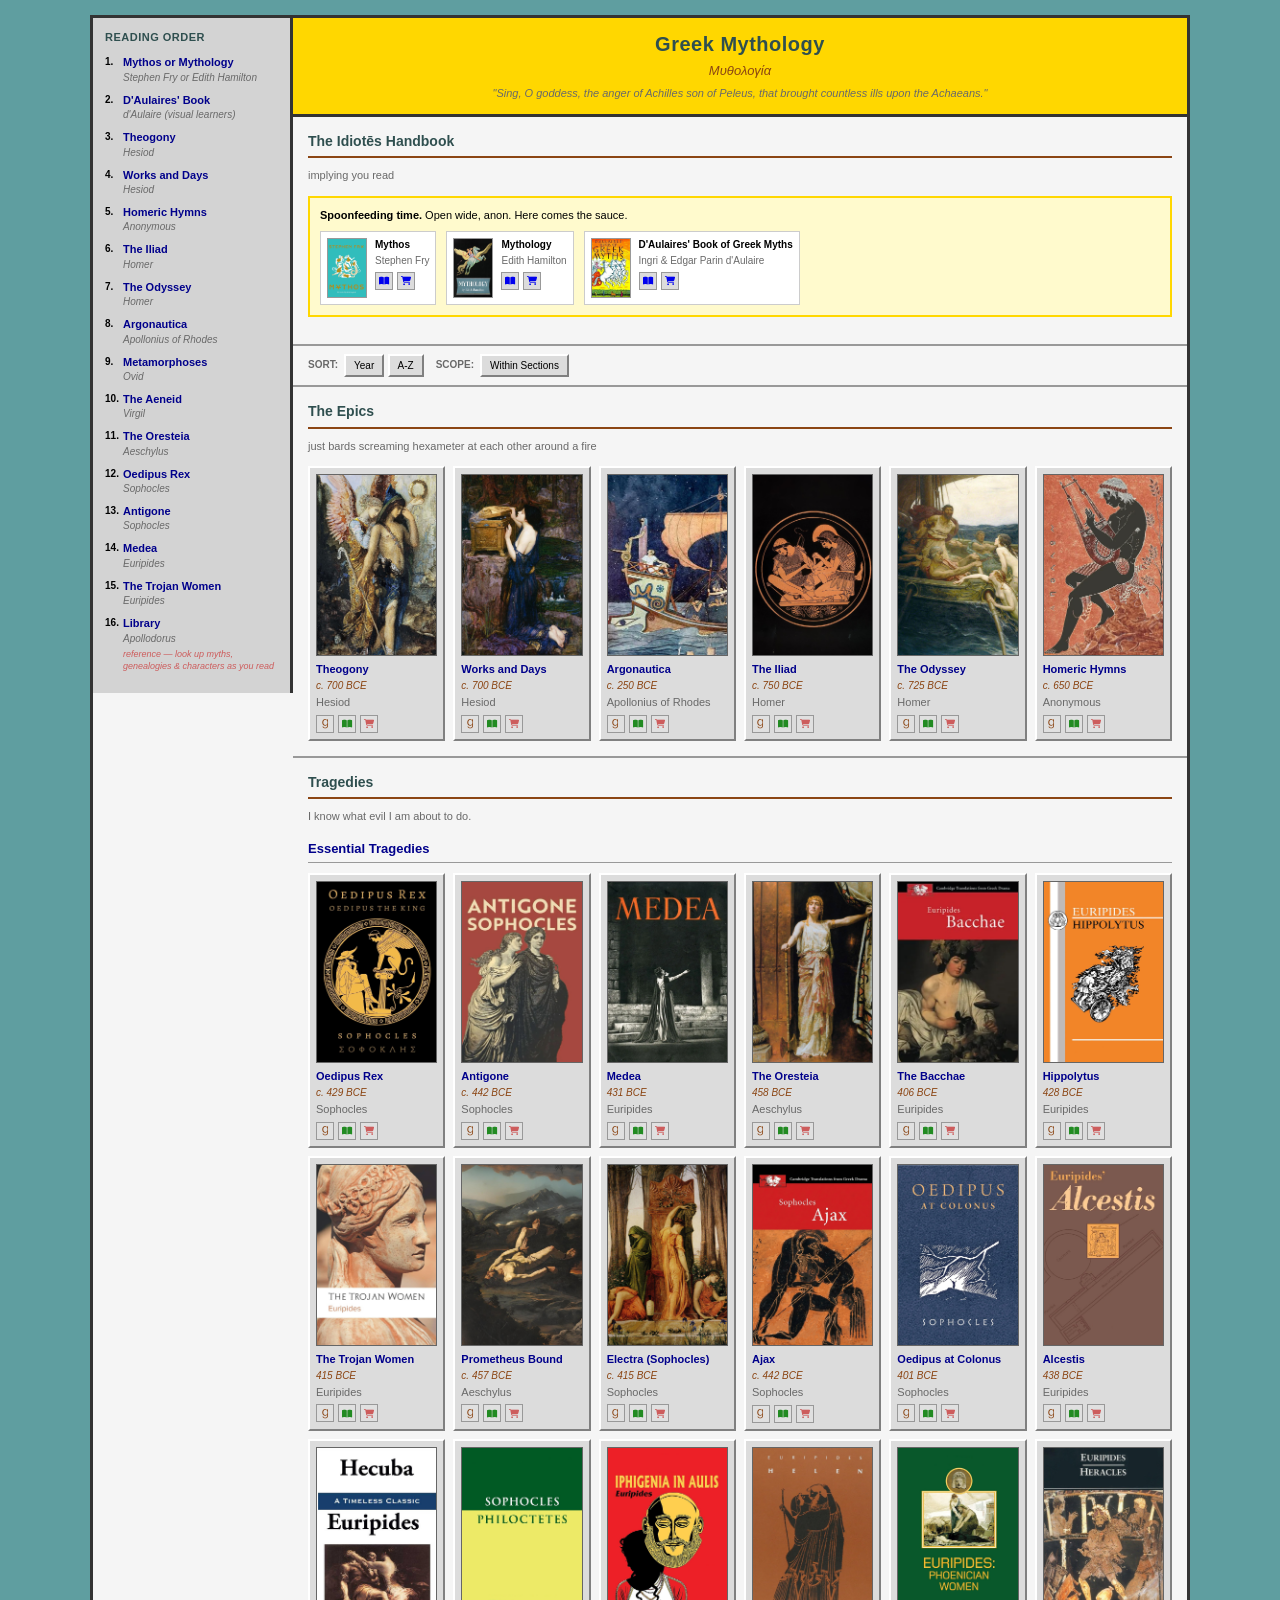
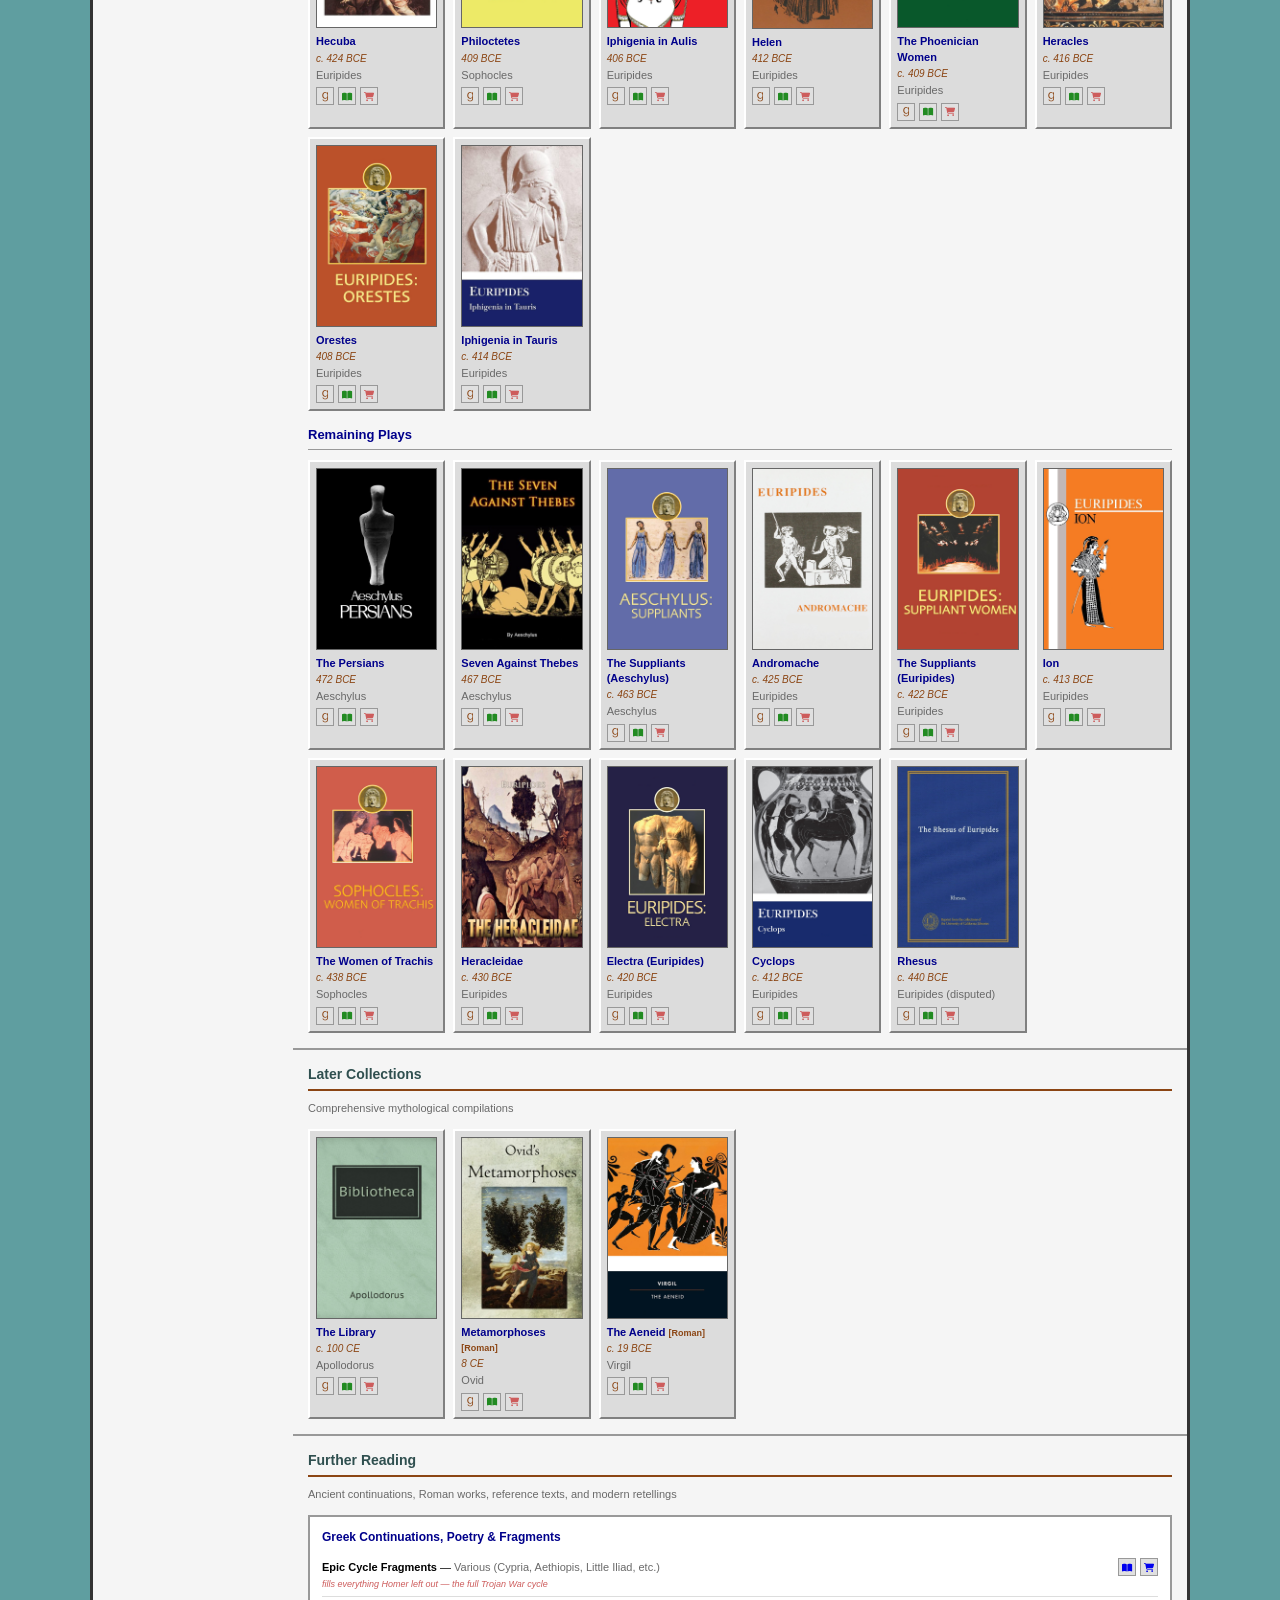
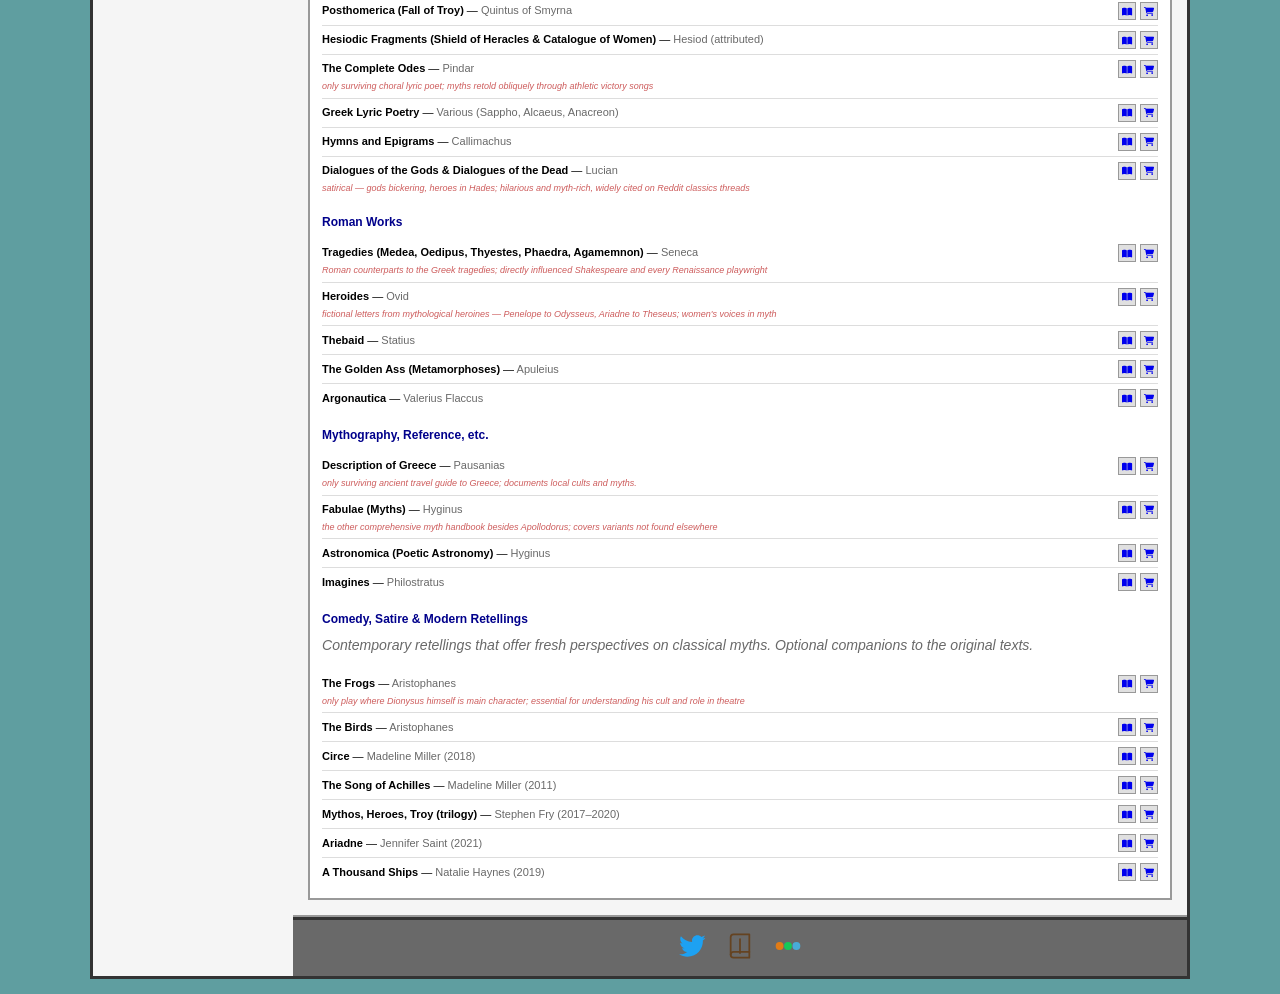
==== commit c23b0ab5: "greek-myth-v5" ====
--- a/greek-mythology/index.html
+++ b/greek-mythology/index.html
@@ -6,7 +6,7 @@
     <meta name="viewport" content="width=device-width, initial-scale=1.0">
     <title>Greek Mythology — Reading Guide</title>
     <link rel="icon" type="image/png" href="./images/vase.png">
-        <link rel="stylesheet" href="https://cdnjs.cloudflare.com/ajax/libs/font-awesome/6.4.0/css/all.min.css">
+    <link rel="stylesheet" href="https://cdnjs.cloudflare.com/ajax/libs/font-awesome/6.4.0/css/all.min.css">
     <style>
         * {
             margin: 0;
@@ -721,15 +721,6 @@
             }
         }
 
-        .footer a {
-            display: block;
-            transition: opacity 0.2s;
-        }
-
-        .footer a:hover {
-            opacity: 0.7;
-        }
-
         .footer-icons {
             display: flex;
             justify-content: center;
@@ -750,7 +741,6 @@
 <button class="drawer-toggle" id="drawerToggle">📖 Reading Order</button>
 
 <div class="layout">
-    
     <aside class="reading-order">
         <h3>Reading Order</h3>
         <ol>
@@ -1044,7 +1034,7 @@
                         <div class="epic-book-date">c. 429 BCE</div>
                         <div class="epic-book-author"><a href="https://en.wikipedia.org/wiki/Sophocles" target="_blank">Sophocles</a></div>
                         <div class="epic-book-actions">
-                            <a href="https://www.goodreads.com/book/show/7405" target="_blank" class="goodreads-icon" title="Goodreads">
+                            <a href="https://www.goodreads.com/book/show/56254245" target="_blank" class="goodreads-icon" title="Goodreads">
                                 <i class="fab fa-goodreads-g"></i>
                             </a>
                             <a href="https://classics.mit.edu/Sophocles/oedipus.html" target="_blank" class="read-icon" title="Read">
@@ -1063,7 +1053,7 @@
                         <div class="epic-book-date">c. 442 BCE</div>
                         <div class="epic-book-author"><a href="https://en.wikipedia.org/wiki/Sophocles" target="_blank">Sophocles</a></div>
                         <div class="epic-book-actions">
-                            <a href="https://www.goodreads.com/book/show/28525" target="_blank" class="goodreads-icon" title="Goodreads">
+                            <a href="https://www.goodreads.com/book/show/56254245" target="_blank" class="goodreads-icon" title="Goodreads">
                                 <i class="fab fa-goodreads-g"></i>
                             </a>
                             <a href="https://classics.mit.edu/Sophocles/antigone.html" target="_blank" class="read-icon" title="Read">
@@ -1082,7 +1072,7 @@
                         <div class="epic-book-date">431 BCE</div>
                         <div class="epic-book-author"><a href="https://en.wikipedia.org/wiki/Euripides" target="_blank">Euripides</a></div>
                         <div class="epic-book-actions">
-                            <a href="https://www.goodreads.com/book/show/44148" target="_blank" class="goodreads-icon" title="Goodreads">
+                            <a href="https://www.goodreads.com/book/show/3330328" target="_blank" class="goodreads-icon" title="Goodreads">
                                 <i class="fab fa-goodreads-g"></i>
                             </a>
                             <a href="https://archive.org/details/medeaofeuri00euri" target="_blank" class="read-icon" title="Read">
@@ -1101,7 +1091,7 @@
                         <div class="epic-book-date">458 BCE</div>
                         <div class="epic-book-author"><a href="https://en.wikipedia.org/wiki/Aeschylus" target="_blank">Aeschylus</a></div>
                         <div class="epic-book-actions">
-                            <a href="https://www.goodreads.com/book/show/22161" target="_blank" class="goodreads-icon" title="Goodreads">
+                            <a href="https://www.goodreads.com/book/show/202536548" target="_blank" class="goodreads-icon" title="Goodreads">
                                 <i class="fab fa-goodreads-g"></i>
                             </a>
                             <a href="https://archive.org/details/oresteia00aesc" target="_blank" class="read-icon" title="Read">
@@ -1120,7 +1110,7 @@
                         <div class="epic-book-date">406 BCE</div>
                         <div class="epic-book-author"><a href="https://en.wikipedia.org/wiki/Euripides" target="_blank">Euripides</a></div>
                         <div class="epic-book-actions">
-                            <a href="https://www.goodreads.com/book/show/752830" target="_blank" class="goodreads-icon" title="Goodreads">
+                            <a href="https://www.goodreads.com/book/show/257478" target="_blank" class="goodreads-icon" title="Goodreads">
                                 <i class="fab fa-goodreads-g"></i>
                             </a>
                             <a href="https://archive.org/details/bacchaeofeuri00euri" target="_blank" class="read-icon" title="Read">
@@ -1139,7 +1129,7 @@
                         <div class="epic-book-date">428 BCE</div>
                         <div class="epic-book-author"><a href="https://en.wikipedia.org/wiki/Euripides" target="_blank">Euripides</a></div>
                         <div class="epic-book-actions">
-                            <a href="https://www.goodreads.com/book/show/752831" target="_blank" class="goodreads-icon" title="Goodreads">
+                            <a href="https://www.goodreads.com/book/show/14844718" target="_blank" class="goodreads-icon" title="Goodreads">
                                 <i class="fab fa-goodreads-g"></i>
                             </a>
                             <a href="https://archive.org/details/hippolytusofeuri00euri" target="_blank" class="read-icon" title="Read">
@@ -1839,7 +1829,7 @@
 
                 <!-- ── CATEGORY 3 ── -->
                 <div class="list-group">
-                    <h4>History, Geography & Reference</h4>
+                    <h4>Mythography, Reference, etc.</h4>
                     <ul>
                         <li>
                             <span class="list-item-content">
@@ -1849,7 +1839,7 @@
                                 <a href="https://www.theoi.com/Text/Pausanias1A.html" target="_blank" title="Read"><i class="fas fa-book-open"></i></a>
                                 <a href="https://www.amazon.in/s?k=Pausanias+Description+Greece" target="_blank" title="Buy"><i class="fas fa-shopping-cart"></i></a>
                             </div>
-                            <div class="item-note">only surviving ancient travel guide to Greece; documents local cults and myths found nowhere else</div>
+                            <div class="item-note">only surviving ancient travel guide to Greece; documents local cults and myths.</div>
                         </li>
                         <li>
                             <span class="list-item-content">
@@ -1957,7 +1947,7 @@
             </div>
         </section>
 
-<footer>
+        <footer>
             <div class="footer-icons">
                 <!-- Twitter -->
                 <a href="https://x.com/actualsnek_" target="_blank" title="Twitter">
@@ -1998,7 +1988,7 @@
 </div>
 
 <script>
-// Modal data
+// ── MODAL DATA ──────────────────────────────────────────────────────────────
 const modalData = {
   "theogony": {
     "title": "Theogony",
@@ -2183,30 +2173,30 @@
     "versions": [
       {
         "label": "RECOMMENDED",
-        "translator": "Trans. William Arrowsmith",
-        "publisher": "University of Chicago Press, 1959",
-        "link": "https://www.amazon.in/s?k=The+Oresteia+Aeschylus",
-        "bilingual": false,
-        "has_style": true,
-        "pages": 335
+        "translator": "Trans. Robert Fagles",
+        "publisher": "Penguin Classics, 1977 (3 plays: Agamemnon · The Libation Bearers · The Eumenides, with introduction by W. B. Stanford) — Paperback",
+        "link": "https://www.amazon.in/dp/0140443339",
+        "bilingual": false,
+        "has_style": true,
+        "pages": 336
       },
       {
         "label": "Greek-English (Bilingual)",
         "translator": "Trans. Alan H. Sommerstein",
-        "publisher": "Loeb Classical Library, Harvard UP, 2008",
-        "link": "https://www.amazon.in/dp/0674996259",
-        "bilingual": true,
-        "has_style": false,
-        "pages": 335
+        "publisher": "Loeb Classical Library, Harvard University Press, 2009 (Volume II: Oresteia — Agamemnon · Libation-Bearers · Eumenides) — Hardcover",
+        "link": "https://www.amazon.in/dp/0674996283",
+        "bilingual": true,
+        "has_style": false,
+        "pages": 544
       },
       {
         "label": "Alternative",
         "translator": "Trans. Richmond Lattimore",
-        "publisher": "University of Chicago Press, 1953",
+        "publisher": "University of Chicago Press, 1953 (reprinted 2013) — Paperback",
         "link": "https://www.amazon.in/dp/0226307786",
         "bilingual": false,
         "has_style": false,
-        "pages": 335
+        "pages": 176
       }
     ]
   },
@@ -2215,30 +2205,30 @@
     "versions": [
       {
         "label": "RECOMMENDED",
+        "translator": "Trans. Robert Fagles",
+        "publisher": "Penguin Classics, 1984 (The Three Theban Plays: Antigone · Oedipus the King · Oedipus at Colonus) — Paperback",
+        "link": "https://www.amazon.in/dp/0140444254",
+        "bilingual": false,
+        "has_style": true,
+        "pages": 432
+      },
+      {
+        "label": "Greek-English (Bilingual)",
+        "translator": "Trans. Hugh Lloyd-Jones",
+        "publisher": "Loeb Classical Library, Harvard University Press, 1994 (Volume I: Ajax · Electra · Oedipus Tyrannus) — Hardcover",
+        "link": "https://www.amazon.in/dp/0674995570",
+        "bilingual": true,
+        "has_style": false,
+        "pages": 488
+      },
+      {
+        "label": "Alternative",
         "translator": "Trans. David Grene",
-        "publisher": "University of Chicago Press, 2013",
-        "link": "https://www.amazon.in/s?k=Oedipus+Rex+Sophocles",
-        "bilingual": false,
-        "has_style": true,
-        "pages": 128
-      },
-      {
-        "label": "Greek-English (Bilingual)",
-        "translator": "Trans. Hugh Lloyd-Jones",
-        "publisher": "Loeb Classical Library, Harvard UP, 1994",
-        "link": "https://www.amazon.in/dp/0674995589",
-        "bilingual": true,
-        "has_style": false,
-        "pages": 128
-      },
-      {
-        "label": "Alternative",
-        "translator": "Trans. Robert Fagles",
-        "publisher": "Penguin Classics, 1984",
-        "link": "https://www.amazon.in/dp/0140444254",
-        "bilingual": false,
-        "has_style": false,
-        "pages": 128
+        "publisher": "University of Chicago Press, 2010 (3rd ed., in 'Sophocles I: Oedipus the King · Oedipus at Colonus · Antigone') — Paperback",
+        "link": "https://www.amazon.in/dp/0226311511",
+        "bilingual": false,
+        "has_style": false,
+        "pages": 256
       }
     ]
   },
@@ -2247,30 +2237,30 @@
     "versions": [
       {
         "label": "RECOMMENDED",
-        "translator": "Trans. Rex Warner",
-        "publisher": "Dover Publications, 1993",
-        "link": "https://www.amazon.in/s?k=Antigone+Sophocles",
-        "bilingual": false,
-        "has_style": true,
-        "pages": 96
+        "translator": "Trans. Robert Fagles",
+        "publisher": "Penguin Classics, 1984 (The Three Theban Plays: Antigone · Oedipus the King · Oedipus at Colonus) — Paperback",
+        "link": "https://www.amazon.in/dp/0140444254",
+        "bilingual": false,
+        "has_style": true,
+        "pages": 432
       },
       {
         "label": "Greek-English (Bilingual)",
         "translator": "Trans. Hugh Lloyd-Jones",
-        "publisher": "Loeb Classical Library, Harvard UP, 1994",
+        "publisher": "Loeb Classical Library, Harvard University Press, 1994 (Volume II: Antigone · Women of Trachis · Philoctetes · Oedipus at Colonus) — Hardcover",
         "link": "https://www.amazon.in/dp/0674995589",
         "bilingual": true,
         "has_style": false,
-        "pages": 96
-      },
-      {
-        "label": "Modern",
-        "translator": "Trans. Anne Carson",
-        "publisher": "Bloodaxe Books, 2015",
-        "link": "https://www.amazon.in/dp/1780373104",
-        "bilingual": false,
-        "has_style": false,
-        "pages": 96
+        "pages": 584
+      },
+      {
+        "label": "Alternative",
+        "translator": "Trans. Elizabeth Wyckoff",
+        "publisher": "University of Chicago Press, 2013 (in 'Sophocles I: Oedipus the King · Oedipus at Colonus · Antigone', Grene & Lattimore series) — Paperback",
+        "link": "https://www.amazon.in/dp/0226311511",
+        "bilingual": false,
+        "has_style": false,
+        "pages": 256
       }
     ]
   },
@@ -2279,30 +2269,30 @@
     "versions": [
       {
         "label": "RECOMMENDED",
-        "translator": "Trans. Robert Fagles",
-        "publisher": "Penguin Classics, 1984",
-        "link": "https://www.amazon.in/s?k=Medea+Euripides",
-        "bilingual": false,
-        "has_style": true,
-        "pages": 96
+        "translator": "Trans. Diane Arnson Svarlien",
+        "publisher": "Hackett Publishing Company, 2008 (with introduction by Robin Mitchell-Boyask) — Paperback",
+        "link": "https://www.amazon.in/dp/0872209237",
+        "bilingual": false,
+        "has_style": true,
+        "pages": 106
       },
       {
         "label": "Greek-English (Bilingual)",
         "translator": "Trans. David Kovacs",
-        "publisher": "Loeb Classical Library, Harvard UP, 1994",
-        "link": "https://www.amazon.in/dp/0674995775",
-        "bilingual": true,
-        "has_style": false,
-        "pages": 96
+        "publisher": "Loeb Classical Library, Harvard University Press, 1994 (Volume I: Cyclops · Alcestis · Medea) — Hardcover",
+        "link": "https://www.amazon.in/dp/0674995600",
+        "bilingual": true,
+        "has_style": false,
+        "pages": 440
       },
       {
         "label": "Alternative",
-        "translator": "Trans. Diane Arnson Svarlien",
-        "publisher": "Hackett Publishing, 2008",
-        "link": "https://www.amazon.in/dp/0872209199",
-        "bilingual": false,
-        "has_style": false,
-        "pages": 96
+        "translator": "Trans. James Morwood",
+        "publisher": "Oxford World's Classics, Oxford University Press, 1997 (in 'Medea · Hippolytus · Electra · Helen') — Paperback",
+        "link": "https://www.amazon.in/dp/0199537968",
+        "bilingual": false,
+        "has_style": false,
+        "pages": 288
       }
     ]
   },
@@ -2311,30 +2301,30 @@
     "versions": [
       {
         "label": "RECOMMENDED",
-        "translator": "Trans. David Grene",
-        "publisher": "University of Chicago Press, 1942",
-        "link": "https://www.amazon.in/s?k=The+Bacchae+Euripides",
-        "bilingual": false,
-        "has_style": true,
-        "pages": 104
+        "translator": "Trans. Paul Woodruff",
+        "publisher": "Hackett Publishing Company, 1998 (with introduction and notes) — Paperback",
+        "link": "https://www.amazon.in/dp/0872203921",
+        "bilingual": false,
+        "has_style": true,
+        "pages": 112
       },
       {
         "label": "Greek-English (Bilingual)",
         "translator": "Trans. David Kovacs",
-        "publisher": "Loeb Classical Library, Harvard UP, 2003",
-        "link": "https://www.amazon.in/dp/0674996062",
-        "bilingual": true,
-        "has_style": false,
-        "pages": 104
+        "publisher": "Loeb Classical Library, Harvard University Press, 2003 (Volume VI: Bacchae · Iphigenia at Aulis · Rhesus) — Hardcover",
+        "link": "https://www.amazon.in/dp/0674996011",
+        "bilingual": true,
+        "has_style": false,
+        "pages": 480
       },
       {
         "label": "Alternative",
         "translator": "Trans. C. K. Williams",
-        "publisher": "FSG, 1990",
-        "link": "https://www.amazon.in/dp/0374524645",
-        "bilingual": false,
-        "has_style": false,
-        "pages": 104
+        "publisher": "Farrar, Straus and Giroux (FSG), 1990 — Paperback",
+        "link": "https://www.amazon.in/dp/0374522065",
+        "bilingual": false,
+        "has_style": false,
+        "pages": 100
       }
     ]
   },
@@ -2353,11 +2343,11 @@
       {
         "label": "Greek-English (Bilingual)",
         "translator": "Trans. Alan H. Sommerstein",
-        "publisher": "Loeb Classical Library, Harvard UP, 2008",
-        "link": "https://www.amazon.in/dp/0674996259",
-        "bilingual": true,
-        "has_style": false,
-        "pages": 88
+        "publisher": "Loeb Classical Library, Harvard UP, 2009 (Volume I: Persians · Seven against Thebes · Suppliants · Prometheus Bound) — Hardcover",
+        "link": "https://www.amazon.in/dp/0674996275",
+        "bilingual": true,
+        "has_style": false,
+        "pages": 624
       },
       {
         "label": "Alternative",
@@ -2439,30 +2429,30 @@
     "versions": [
       {
         "label": "RECOMMENDED",
-        "translator": "Trans. Richmond Lattimore",
-        "publisher": "University of Chicago Press, 1958",
-        "link": "https://www.amazon.in/s?k=Hippolytus+Euripides",
-        "bilingual": false,
-        "has_style": true,
-        "pages": 96
+        "translator": "Trans. David Grene",
+        "publisher": "University of Chicago Press, 2013 (in 'Euripides I: Alcestis · Medea · Heraclidae · Hippolytus', Grene & Lattimore series, 3rd ed.) — Paperback",
+        "link": "https://www.amazon.in/dp/0226308804",
+        "bilingual": false,
+        "has_style": true,
+        "pages": 272
       },
       {
         "label": "Greek-English (Bilingual)",
         "translator": "Trans. David Kovacs",
-        "publisher": "Loeb Classical Library, Harvard UP, 1995",
-        "link": "https://www.amazon.in/dp/0674995600",
-        "bilingual": true,
-        "has_style": false,
-        "pages": 96
+        "publisher": "Loeb Classical Library, Harvard University Press, 1995 (Volume II: Children of Heracles · Hippolytus · Andromache · Hecuba) — Hardcover",
+        "link": "https://www.amazon.in/dp/0674995333",
+        "bilingual": true,
+        "has_style": false,
+        "pages": 512
       },
       {
         "label": "Alternative",
         "translator": "Trans. Michael R. Halleran",
-        "publisher": "Aris & Phillips, 1995",
-        "link": "https://www.amazon.in/dp/0856687979",
-        "bilingual": false,
-        "has_style": false,
-        "pages": 96
+        "publisher": "Aris & Phillips Classical Texts, Oxbow Books, 1995 (Greek text with facing English translation and commentary) — Paperback",
+        "link": "https://www.amazon.in/dp/0856682411",
+        "bilingual": false,
+        "has_style": false,
+        "pages": 236
       }
     ]
   },
@@ -3111,38 +3101,26 @@
   }
 };
 
-// Updated showVersions function
+// ── MODAL ────────────────────────────────────────────────────────────────────
 function showVersions(bookId) {
     const data = modalData[bookId];
-    if (!data) {
-        console.error('No modal data for:', bookId);
-        return;
-    }
-    
-    // Set title
+    if (!data) return;
+
     document.getElementById('modal-title').textContent = data.title;
-    
-    // Build versions HTML
+
     const versionsContainer = document.getElementById('modal-versions');
     versionsContainer.innerHTML = '';
-    
+
     data.versions.forEach(version => {
         const versionItem = document.createElement('div');
         versionItem.className = 'version-item';
-        
+
         let labelClass = 'version-label';
-        let labelStyle = '';
-        
-        if (version.bilingual) {
-            labelClass += ' bilingual';
-        }
-        if (version.has_style) {
-            labelStyle = ' style="color:#8b4513;"';
-        }
-        
+        if (version.bilingual) labelClass += ' bilingual';
+
         versionItem.innerHTML = `
             <div class="version-info">
-                <div class="${labelClass}"${labelStyle}>${version.label}</div>
+                <div class="${labelClass}">${version.label}</div>
                 <div class="version-translator">${version.translator}</div>
                 <div class="version-publisher">${version.publisher}</div>
                 <div class="version-pages">${version.pages} pages</div>
@@ -3151,16 +3129,12 @@
                 <a href="${version.link}" target="_blank" title="Buy on Amazon">
                     <i class="fas fa-shopping-cart"></i>
                 </a>
-                <a href="#" onclick="alert('Read link coming soon'); return false;" title="Read Online" style="color: #228b22;">
-                    <i class="fas fa-book-open"></i>
-                </a>
             </div>
         `;
-        
+
         versionsContainer.appendChild(versionItem);
     });
-    
-    // Show modal
+
     document.getElementById('universal-modal').classList.add('active');
 }
 
@@ -3175,36 +3149,31 @@
     }
 });
 
-// GLOBAL SORT SYSTEM
+// SORT SYSTEM
 let currentSort = null;
 let currentDirection = 'asc';
-let currentScope = 'section'; // 'section' or 'global'
-let originalBookOrder = []; // [{element, grid}] in original DOM order
-
-// Store original order on page load
+let currentScope = 'section';
+let originalBookOrder = [];
+
 document.addEventListener('DOMContentLoaded', function() {
-    const grids = document.querySelectorAll('.sortable-grid, .epic-list');
-    grids.forEach(grid => {
+    document.querySelectorAll('.sortable-grid, .epic-list').forEach(grid => {
         Array.from(grid.querySelectorAll('.epic-book')).forEach(book => {
             originalBookOrder.push({ element: book, grid: grid });
         });
     });
 });
 
-// Sort button handlers
 document.querySelectorAll('.sort-btn[data-sort]').forEach(btn => {
     btn.addEventListener('click', function() {
-        const sortType = this.dataset.sort;
         document.querySelectorAll('.sort-btn[data-sort]').forEach(b => b.classList.remove('active'));
         this.classList.add('active');
         document.getElementById('directionButtons').classList.add('active');
         document.getElementById('clearBtn').classList.add('active');
-        currentSort = sortType;
+        currentSort = this.dataset.sort;
         sortAllBooks();
     });
 });
 
-// Direction button handlers
 document.querySelectorAll('.dir-btn').forEach(btn => {
     btn.addEventListener('click', function() {
         document.querySelectorAll('.dir-btn').forEach(b => b.classList.remove('active'));
@@ -3214,7 +3183,6 @@
     });
 });
 
-// Scope toggle handler
 document.getElementById('scopeBtn').addEventListener('click', function() {
     currentScope = (currentScope === 'section') ? 'global' : 'section';
     this.textContent = (currentScope === 'section') ? 'Within Sections' : 'All Books';
@@ -3223,7 +3191,6 @@
     if (currentSort) sortAllBooks();
 });
 
-// Clear button handler
 document.getElementById('clearBtn').addEventListener('click', function() {
     document.querySelectorAll('.sort-btn[data-sort]').forEach(b => b.classList.remove('active'));
     document.getElementById('directionButtons').classList.remove('active');
@@ -3231,7 +3198,6 @@
     document.querySelectorAll('.dir-btn').forEach(b => b.classList.remove('active'));
     document.querySelector('.dir-btn[data-dir="asc"]').classList.add('active');
     currentDirection = 'asc';
-    // Restore every book to its original grid in original order
     originalBookOrder.forEach(item => item.grid.appendChild(item.element));
     currentSort = null;
 });
@@ -3255,7 +3221,6 @@
     if (!currentSort) return;
 
     if (currentScope === 'section') {
-        // Sort within each grid independently
         const gridMap = new Map();
         originalBookOrder.forEach(item => {
             if (!gridMap.has(item.grid)) gridMap.set(item.grid, []);
@@ -3264,14 +3229,13 @@
         gridMap.forEach((items, grid) => {
             sortBooks(items).forEach(item => grid.appendChild(item.element));
         });
-
     } else {
-        // Global: sort all 40 books together, put them all in the first grid
         const firstGrid = originalBookOrder[0].grid;
         sortBooks(originalBookOrder).forEach(item => firstGrid.appendChild(item.element));
     }
 }
-// MOBILE DRAWER
+
+// ── MOBILE DRAWER ────────────────────────────────────────────────────────────
 const drawerToggle = document.getElementById('drawerToggle');
 const drawerBackdrop = document.getElementById('drawerBackdrop');
 const readingOrder = document.querySelector('.reading-order');
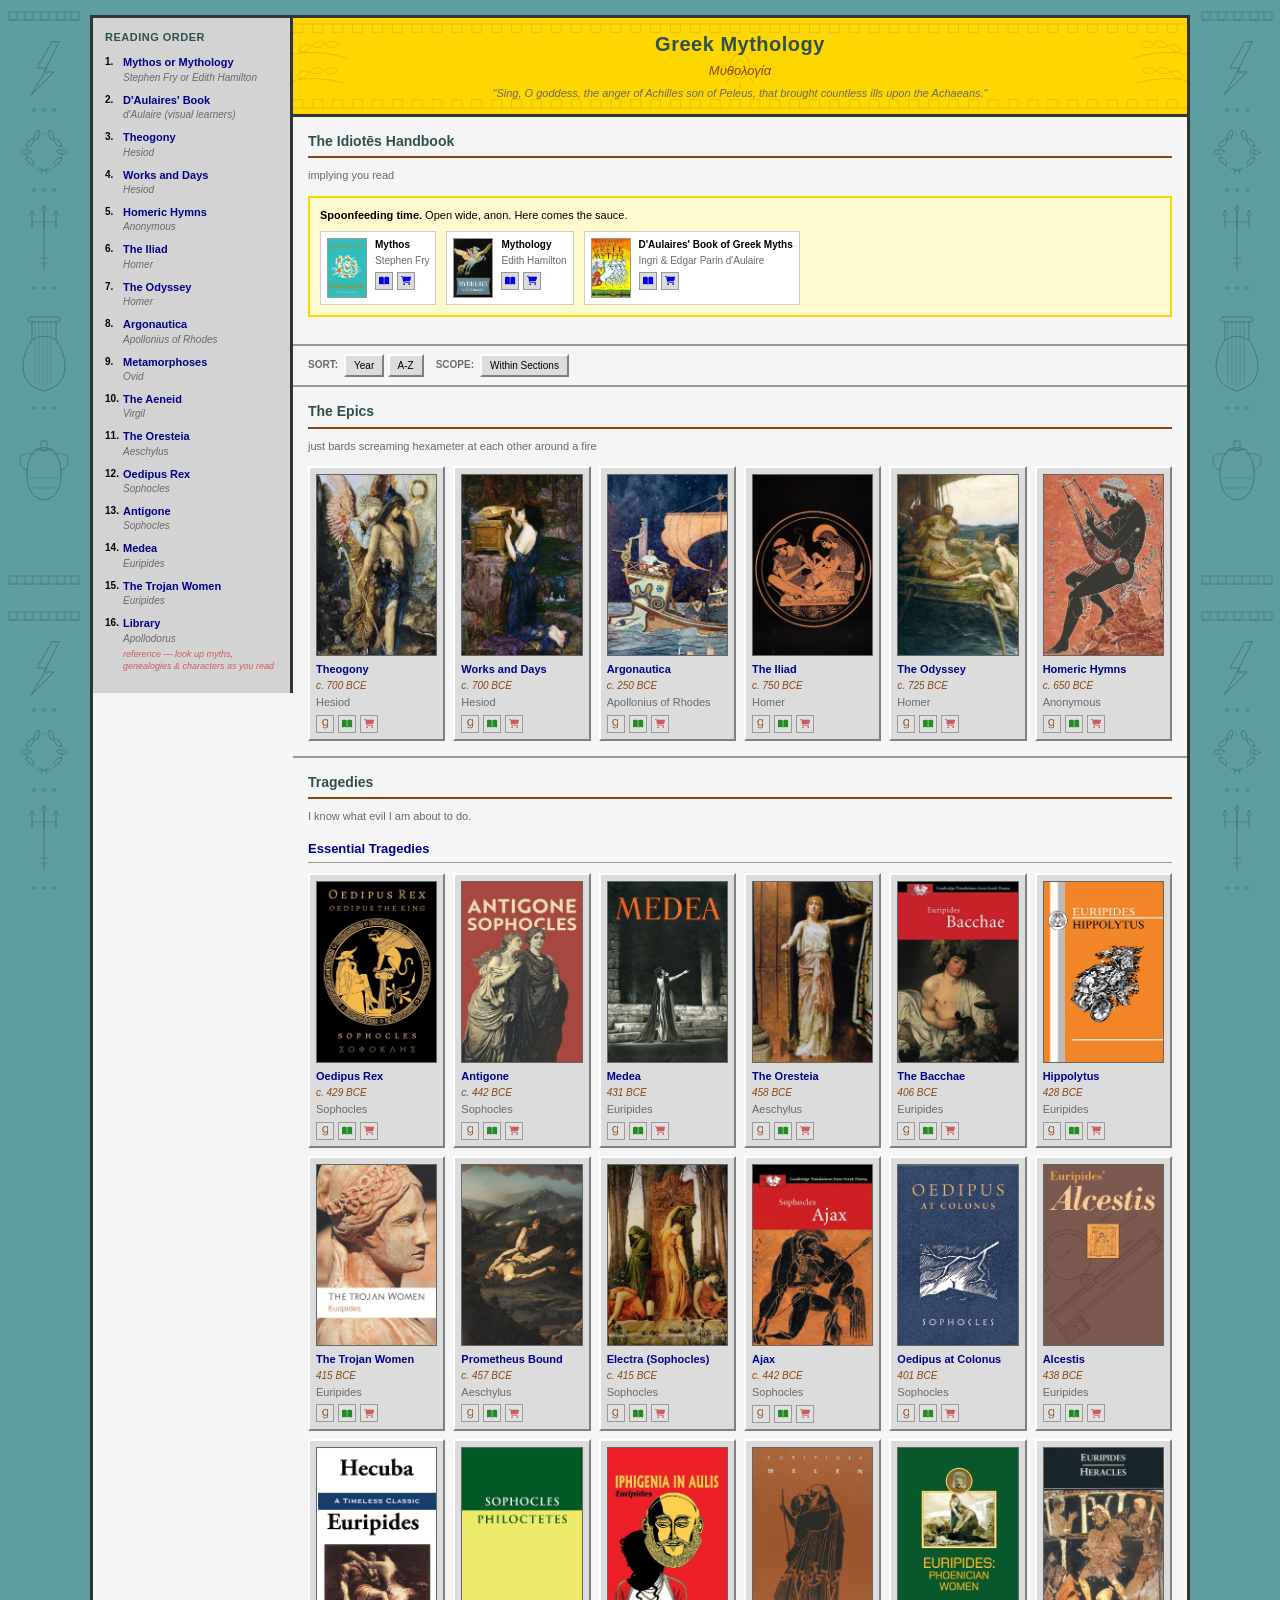
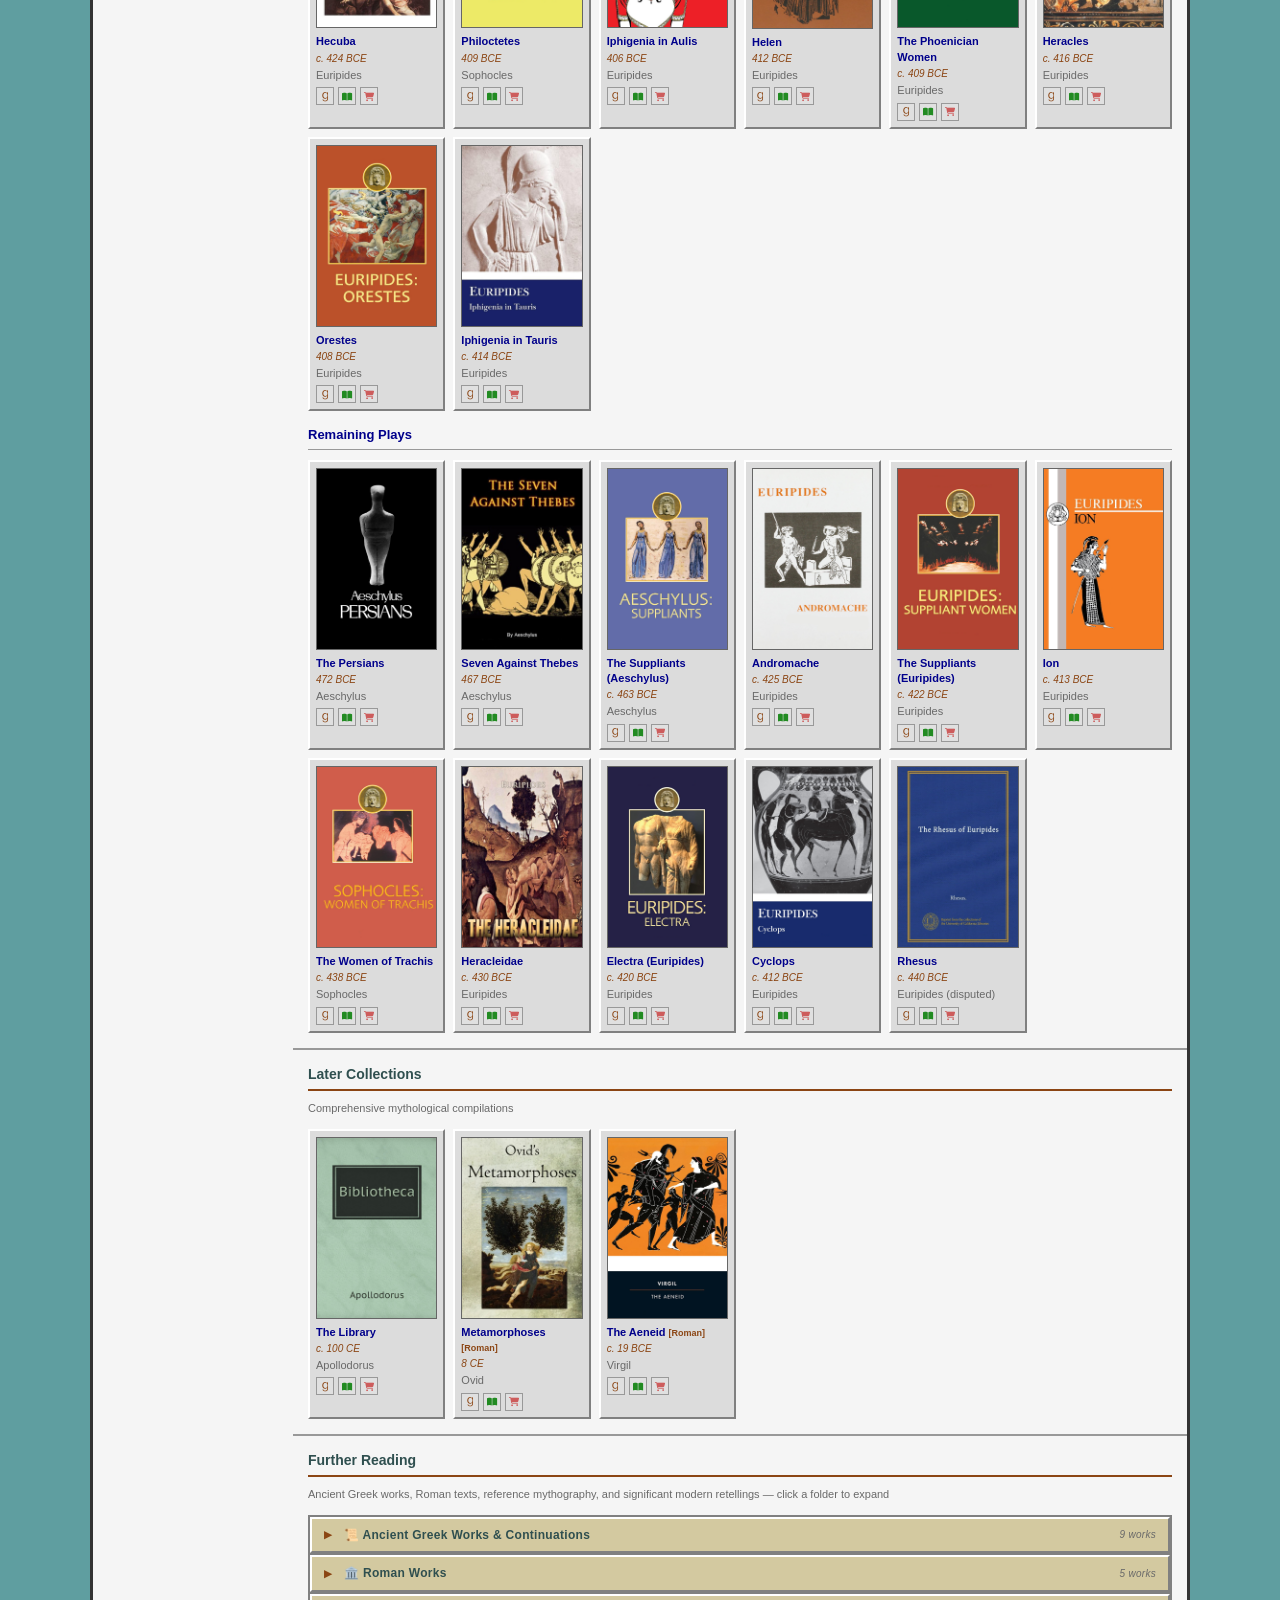
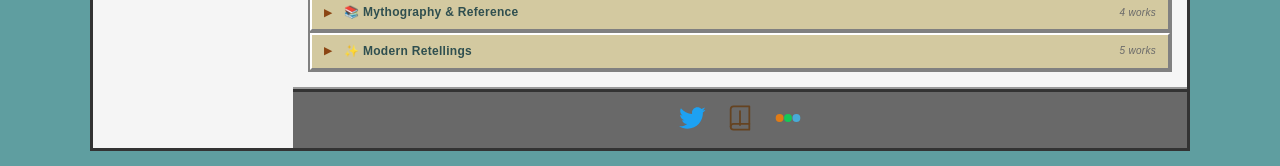
==== commit ccb16fed: "added accordion to further reading section" ====
--- a/greek-mythology/index.html
+++ b/greek-mythology/index.html
@@ -25,6 +25,80 @@
             color: #000;
             line-height: 1.4;
             font-size: 12px;
+        }
+
+        /* ═══════════════════════════════════════════════════════════
+           GREEK MYTHOLOGY SIDE PANELS — PERFECTLY SYMMETRIC
+           Both sides: IDENTICAL tile, same SVG, same opacity
+           
+           Motifs (top → bottom, 600px tile):
+           ① Meander border strip (Greek key — the eternal pattern)
+           ② Lightning bolt of Zeus — king of gods
+           ③ · · · three-dot divider · · ·
+           ④ Laurel wreath — victory, Apollo, immortality
+           ⑤ · · · three-dot divider · · ·
+           ⑥ Trident of Poseidon — sea, earthquakes, horses
+           ⑦ · · · three-dot divider · · ·
+           ⑧ Lyre of Apollo — music, poetry, the sun
+           ⑨ · · · three-dot divider · · ·
+           ⑩ Amphora — wine, Dionysus, ancient vessels
+           ⑪ · · · three-dot divider · · ·
+           ⑫ Caduceus serpent — Hermes, messenger, duality
+           ⑬ Meander border strip (closes the tile)
+           
+           Opacity: 0.25 — ink-whisper, never distracting
+        ═══════════════════════════════════════════════════════════ */
+
+        body::before,
+        body::after {
+            content: '';
+            position: fixed;
+            top: 0;
+            width: calc((100vw - 1106px) / 2);
+            min-width: 50px;
+            height: 100%;
+            pointer-events: none;
+            z-index: 0;
+            opacity: 0.25;
+            /* SAME SVG on both sides — perfect symmetry */
+            background-image: url("data:image/svg+xml,%3Csvg xmlns='http://www.w3.org/2000/svg' viewBox='0 0 90 600' width='90' height='600'%3E%3Cg fill='none' stroke='%23000' stroke-linecap='round' stroke-linejoin='round'%3E%3C!-- ① TOP MEANDER BORDER --%3E%3Cline x1='10' y1='12' x2='80' y2='12' stroke-width='0.7'/%3E%3Cpath d='M10,12 L10,20 L18,20 L18,12' stroke-width='0.7'/%3E%3Cpath d='M26,12 L26,20 L34,20 L34,12' stroke-width='0.7'/%3E%3Cpath d='M42,12 L42,20 L50,20 L50,12' stroke-width='0.7'/%3E%3Cpath d='M58,12 L58,20 L66,20 L66,12' stroke-width='0.7'/%3E%3Cpath d='M72,12 L72,20 L80,20 L80,12' stroke-width='0.7'/%3E%3Cline x1='10' y1='20' x2='80' y2='20' stroke-width='0.7'/%3E%3C!-- ② ZEUS LIGHTNING BOLT --%3E%3Cpath d='M53,42 L38,68 L48,68 L32,95 L55,72 L45,72 L60,42 Z' stroke-width='1'/%3E%3C!-- ③ dot divider --%3E%3Ccircle cx='35' cy='110' r='1.5' stroke-width='0.7'/%3E%3Ccircle cx='45' cy='110' r='1.5' stroke-width='0.7'/%3E%3Ccircle cx='55' cy='110' r='1.5' stroke-width='0.7'/%3E%3C!-- ④ LAUREL WREATH (Apollo / Victory) --%3E%3Ccircle cx='45' cy='152' r='18' stroke-width='0.55' stroke-dasharray='2,3.5'/%3E%3C!-- left leaves --%3E%3Cellipse cx='31' cy='143' rx='5' ry='2.3' transform='rotate(-42 31 143)' stroke-width='0.8'/%3E%3Cellipse cx='27' cy='152' rx='5' ry='2.3' transform='rotate(-4 27 152)' stroke-width='0.8'/%3E%3Cellipse cx='31' cy='161' rx='5' ry='2.3' transform='rotate(42 31 161)' stroke-width='0.8'/%3E%3C!-- right leaves --%3E%3Cellipse cx='59' cy='143' rx='5' ry='2.3' transform='rotate(42 59 143)' stroke-width='0.8'/%3E%3Cellipse cx='63' cy='152' rx='5' ry='2.3' transform='rotate(4 63 152)' stroke-width='0.8'/%3E%3Cellipse cx='59' cy='161' rx='5' ry='2.3' transform='rotate(-42 59 161)' stroke-width='0.8'/%3E%3C!-- top leaves --%3E%3Cellipse cx='38' cy='135' rx='5' ry='2.3' transform='rotate(-70 38 135)' stroke-width='0.8'/%3E%3Cellipse cx='52' cy='135' rx='5' ry='2.3' transform='rotate(70 52 135)' stroke-width='0.8'/%3E%3C!-- ribbon knot --%3E%3Cpath d='M41,169 Q45,173 49,169' stroke-width='0.9'/%3E%3Cpath d='M43,169 L42,174 M47,169 L48,174' stroke-width='0.7'/%3E%3C!-- ⑤ dot divider --%3E%3Ccircle cx='35' cy='190' r='1.5' stroke-width='0.7'/%3E%3Ccircle cx='45' cy='190' r='1.5' stroke-width='0.7'/%3E%3Ccircle cx='55' cy='190' r='1.5' stroke-width='0.7'/%3E%3C!-- ⑥ TRIDENT OF POSEIDON --%3E%3Cline x1='45' y1='210' x2='45' y2='270' stroke-width='1'/%3E%3C!-- shaft bands --%3E%3Cline x1='41' y1='258' x2='49' y2='258' stroke-width='0.7'/%3E%3Cline x1='41' y1='263' x2='49' y2='263' stroke-width='0.7'/%3E%3C!-- three prongs --%3E%3Cline x1='45' y1='210' x2='45' y2='228' stroke-width='1.1'/%3E%3Cline x1='33' y1='215' x2='33' y2='228' stroke-width='1'/%3E%3Cline x1='57' y1='215' x2='57' y2='228' stroke-width='1'/%3E%3C!-- prong tips --%3E%3Cpath d='M43,210 L45,205 L47,210' stroke-width='0.9'/%3E%3Cpath d='M31,215 L33,210 L35,215' stroke-width='0.9'/%3E%3Cpath d='M55,215 L57,210 L59,215' stroke-width='0.9'/%3E%3C!-- crossbar connecting outer prongs to shaft --%3E%3Cline x1='33' y1='222' x2='45' y2='222' stroke-width='0.7'/%3E%3Cline x1='45' y1='222' x2='57' y2='222' stroke-width='0.7'/%3E%3C!-- ⑦ dot divider --%3E%3Ccircle cx='35' cy='288' r='1.5' stroke-width='0.7'/%3E%3Ccircle cx='45' cy='288' r='1.5' stroke-width='0.7'/%3E%3Ccircle cx='55' cy='288' r='1.5' stroke-width='0.7'/%3E%3C!-- ⑧ LYRE OF APOLLO --%3E%3Cpath d='M33,340 Q24,353 24,367 Q24,386 45,391 Q66,386 66,367 Q66,353 57,340' stroke-width='1'/%3E%3Cpath d='M33,340 Q45,332 57,340' stroke-width='1'/%3E%3Cline x1='33' y1='340' x2='33' y2='321' stroke-width='1'/%3E%3Cline x1='57' y1='340' x2='57' y2='321' stroke-width='1'/%3E%3Crect x='29' y='317' width='32' height='5' rx='2.5' stroke-width='0.9'/%3E%3C!-- 5 strings --%3E%3Cline x1='36' y1='321' x2='36' y2='382' stroke-width='0.5'/%3E%3Cline x1='40' y1='321' x2='40' y2='385' stroke-width='0.5'/%3E%3Cline x1='44' y1='321' x2='44' y2='386' stroke-width='0.5'/%3E%3Cline x1='48' y1='321' x2='48' y2='385' stroke-width='0.5'/%3E%3Cline x1='52' y1='321' x2='52' y2='382' stroke-width='0.5'/%3E%3C!-- ⑨ dot divider --%3E%3Ccircle cx='35' cy='408' r='1.5' stroke-width='0.7'/%3E%3Ccircle cx='45' cy='408' r='1.5' stroke-width='0.7'/%3E%3Ccircle cx='55' cy='408' r='1.5' stroke-width='0.7'/%3E%3C!-- ⑩ AMPHORA (Dionysus / wine / ancient Greece) --%3E%3Cpath d='M36,450 Q29,458 28,470 Q27,483 32,492 Q37,499 45,500 Q53,499 58,492 Q63,483 62,470 Q61,458 54,450 Z' stroke-width='1'/%3E%3Cpath d='M36,450 Q45,445 54,450' stroke-width='0.9'/%3E%3Crect x='42' y='441' width='6' height='10' rx='1' stroke-width='0.9'/%3E%3C!-- handles --%3E%3Cpath d='M28,470 Q20,468 21,459 Q22,452 36,454' stroke-width='0.8'/%3E%3Cpath d='M62,470 Q70,468 69,459 Q68,452 54,454' stroke-width='0.8'/%3E%3C!-- decorative lines on body --%3E%3Cline x1='30' y1='478' x2='60' y2='478' stroke-width='0.5'/%3E%3Cline x1='31' y1='488' x2='59' y2='488' stroke-width='0.5'/%3E%3C!-- ⑬ BOTTOM MEANDER BORDER --%3E%3Cline x1='10' y1='576' x2='80' y2='576' stroke-width='0.7'/%3E%3Cpath d='M10,576 L10,584 L18,584 L18,576' stroke-width='0.7'/%3E%3Cpath d='M26,576 L26,584 L34,584 L34,576' stroke-width='0.7'/%3E%3Cpath d='M42,576 L42,584 L50,584 L50,576' stroke-width='0.7'/%3E%3Cpath d='M58,576 L58,584 L66,584 L66,576' stroke-width='0.7'/%3E%3Cpath d='M72,576 L72,584 L80,584 L80,576' stroke-width='0.7'/%3E%3Cline x1='10' y1='584' x2='80' y2='584' stroke-width='0.7'/%3E%3C/g%3E%3C/svg%3E");
+            background-size: 90px 600px;
+            background-position: center 0px;
+            background-repeat: repeat-y;
+        }
+
+        body::before { left: 0; }
+        body::after  { right: 0; }
+
+        @media (max-width: 1200px) {
+            body::before,
+            body::after { display: none; }
+        }
+
+        /* ═══════════════════════════════════════════════════════════
+           HERO HEADER — Greek ink art overlay
+           Symmetric: left side = right side (mirrored)
+           Motifs: Laurel fronds from edges + Greek key top/bottom
+           + centered sun-ray medallion (Helios / Apollo)
+           Opacity: 0.12 — barely-there pencil breath
+        ═══════════════════════════════════════════════════════════ */
+        .hero {
+            position: relative;
+            overflow: hidden;
+        }
+
+        .hero::before {
+            content: '';
+            position: absolute;
+            inset: 0;
+            pointer-events: none;
+            opacity: 0.12;
+            background-image:
+                /* full-width overlay: meander borders + sun medallion + symmetric laurel fronds */
+                url("data:image/svg+xml,%3Csvg xmlns='http://www.w3.org/2000/svg' viewBox='0 0 900 80' preserveAspectRatio='none' width='900' height='80'%3E%3Cg fill='none' stroke='%23000' stroke-linecap='round' stroke-linejoin='round'%3E%3C!-- TOP meander line --%3E%3Cline x1='0' y1='5' x2='900' y2='5' stroke-width='0.8'/%3E%3Cpath d='M0,5 L0,12 L10,12 L10,5 M20,5 L20,12 L30,12 L30,5 M40,5 L40,12 L50,12 L50,5 M60,5 L60,12 L70,12 L70,5 M80,5 L80,12 L90,12 L90,5 M100,5 L100,12 L110,12 L110,5 M120,5 L120,12 L130,12 L130,5 M140,5 L140,12 L150,12 L150,5 M160,5 L160,12 L170,12 L170,5 M180,5 L180,12 L190,12 L190,5 M200,5 L200,12 L210,12 L210,5 M220,5 L220,12 L230,12 L230,5 M240,5 L240,12 L250,12 L250,5 M260,5 L260,12 L270,12 L270,5 M280,5 L280,12 L290,12 L290,5 M300,5 L300,12 L310,12 L310,5 M320,5 L320,12 L330,12 L330,5 M340,5 L340,12 L350,12 L350,5 M360,5 L360,12 L370,12 L370,5 M380,5 L380,12 L390,12 L390,5 M400,5 L400,12 L410,12 L410,5 M420,5 L420,12 L430,12 L430,5 M440,5 L440,12 L450,12 L450,5 M460,5 L460,12 L470,12 L470,5 M480,5 L480,12 L490,12 L490,5 M500,5 L500,12 L510,12 L510,5 M520,5 L520,12 L530,12 L530,5 M540,5 L540,12 L550,12 L550,5 M560,5 L560,12 L570,12 L570,5 M580,5 L580,12 L590,12 L590,5 M600,5 L600,12 L610,12 L610,5 M620,5 L620,12 L630,12 L630,5 M640,5 L640,12 L650,12 L650,5 M660,5 L660,12 L670,12 L670,5 M680,5 L680,12 L690,12 L690,5 M700,5 L700,12 L710,12 L710,5 M720,5 L720,12 L730,12 L730,5 M740,5 L740,12 L750,12 L750,5 M760,5 L760,12 L770,12 L770,5 M780,5 L780,12 L790,12 L790,5 M800,5 L800,12 L810,12 L810,5 M820,5 L820,12 L830,12 L830,5 M840,5 L840,12 L850,12 L850,5 M860,5 L860,12 L870,12 L870,5 M880,5 L880,12 L890,12 L890,5' stroke-width='0.7'/%3E%3C!-- BOTTOM meander line --%3E%3Cline x1='0' y1='75' x2='900' y2='75' stroke-width='0.8'/%3E%3Cpath d='M0,75 L0,68 L10,68 L10,75 M20,75 L20,68 L30,68 L30,75 M40,75 L40,68 L50,68 L50,75 M60,75 L60,68 L70,68 L70,75 M80,75 L80,68 L90,68 L90,75 M100,75 L100,68 L110,68 L110,75 M120,75 L120,68 L130,68 L130,75 M140,75 L140,68 L150,68 L150,75 M160,75 L160,68 L170,68 L170,75 M180,75 L180,68 L190,68 L190,75 M200,75 L200,68 L210,68 L210,75 M220,75 L220,68 L230,68 L230,75 M240,75 L240,68 L250,68 L250,75 M260,75 L260,68 L270,68 L270,75 M280,75 L280,68 L290,68 L290,75 M300,75 L300,68 L310,68 L310,75 M320,75 L320,68 L330,68 L330,75 M340,75 L340,68 L350,68 L350,75 M360,75 L360,68 L370,68 L370,75 M380,75 L380,68 L390,68 L390,75 M400,75 L400,68 L410,68 L410,75 M420,75 L420,68 L430,68 L430,75 M440,75 L440,68 L450,68 L450,75 M460,75 L460,68 L470,68 L470,75 M480,75 L480,68 L490,68 L490,75 M500,75 L500,68 L510,68 L510,75 M520,75 L520,68 L530,68 L530,75 M540,75 L540,68 L550,68 L550,75 M560,75 L560,68 L570,68 L570,75 M580,75 L580,68 L590,68 L590,75 M600,75 L600,68 L610,68 L610,75 M620,75 L620,68 L630,68 L630,75 M640,75 L640,68 L650,68 L650,75 M660,75 L660,68 L670,68 L670,75 M680,75 L680,68 L690,68 L690,75 M700,75 L700,68 L710,68 L710,75 M720,75 L720,68 L730,68 L730,75 M740,75 L740,68 L750,68 L750,75 M760,75 L760,68 L770,68 L770,75 M780,75 L780,68 L790,68 L790,75 M800,75 L800,68 L810,68 L810,75 M820,75 L820,68 L830,68 L830,75 M840,75 L840,68 L850,68 L850,75 M860,75 L860,68 L870,68 L870,75 M880,75 L880,68 L890,68 L890,75' stroke-width='0.7'/%3E%3C!-- CENTER SUN / HELIOS medallion --%3E%3Ccircle cx='450' cy='40' r='10' stroke-width='0.9'/%3E%3Ccircle cx='450' cy='40' r='5' stroke-width='0.7'/%3E%3C!-- 8 rays --%3E%3Cline x1='450' y1='26' x2='450' y2='22' stroke-width='0.9'/%3E%3Cline x1='450' y1='54' x2='450' y2='58' stroke-width='0.9'/%3E%3Cline x1='436' y1='40' x2='432' y2='40' stroke-width='0.9'/%3E%3Cline x1='464' y1='40' x2='468' y2='40' stroke-width='0.9'/%3E%3Cline x1='440' y1='30' x2='437' y2='27' stroke-width='0.9'/%3E%3Cline x1='460' y1='50' x2='463' y2='53' stroke-width='0.9'/%3E%3Cline x1='460' y1='30' x2='463' y2='27' stroke-width='0.9'/%3E%3Cline x1='440' y1='50' x2='437' y2='53' stroke-width='0.9'/%3E%3C!-- LEFT laurel fronds growing from edge --%3E%3Cpath d='M0,30 Q30,26 55,34' stroke-width='0.8'/%3E%3Cellipse cx='12' cy='25' rx='6' ry='2.5' transform='rotate(-18 12 25)' stroke-width='0.7'/%3E%3Cellipse cx='26' cy='22' rx='6' ry='2.5' transform='rotate(-10 26 22)' stroke-width='0.7'/%3E%3Cellipse cx='40' cy='22' rx='6' ry='2.5' transform='rotate(-5 40 22)' stroke-width='0.7'/%3E%3Cpath d='M0,52 Q25,48 50,54' stroke-width='0.8'/%3E%3Cellipse cx='10' cy='47' rx='6' ry='2.5' transform='rotate(-15 10 47)' stroke-width='0.7'/%3E%3Cellipse cx='24' cy='44' rx='6' ry='2.5' transform='rotate(-8 24 44)' stroke-width='0.7'/%3E%3Cellipse cx='38' cy='44' rx='6' ry='2.5' transform='rotate(-3 38 44)' stroke-width='0.7'/%3E%3C!-- RIGHT laurel fronds growing from edge (mirror) --%3E%3Cpath d='M900,30 Q870,26 845,34' stroke-width='0.8'/%3E%3Cellipse cx='888' cy='25' rx='6' ry='2.5' transform='rotate(18 888 25)' stroke-width='0.7'/%3E%3Cellipse cx='874' cy='22' rx='6' ry='2.5' transform='rotate(10 874 22)' stroke-width='0.7'/%3E%3Cellipse cx='860' cy='22' rx='6' ry='2.5' transform='rotate(5 860 22)' stroke-width='0.7'/%3E%3Cpath d='M900,52 Q875,48 850,54' stroke-width='0.8'/%3E%3Cellipse cx='890' cy='47' rx='6' ry='2.5' transform='rotate(15 890 47)' stroke-width='0.7'/%3E%3Cellipse cx='876' cy='44' rx='6' ry='2.5' transform='rotate(8 876 44)' stroke-width='0.7'/%3E%3Cellipse cx='862' cy='44' rx='6' ry='2.5' transform='rotate(3 862 44)' stroke-width='0.7'/%3E%3C/g%3E%3C/svg%3E");
+            background-size: 100% 100%;
+            background-position: center center;
+            background-repeat: no-repeat;
         }
 
         /* ═══ MAIN CONTAINER ═══ */
@@ -1075,7 +1149,7 @@
                             <a href="https://www.goodreads.com/book/show/3330328" target="_blank" class="goodreads-icon" title="Goodreads">
                                 <i class="fab fa-goodreads-g"></i>
                             </a>
-                            <a href="https://archive.org/details/medeaofeuri00euri" target="_blank" class="read-icon" title="Read">
+                            <a href="https://classics.mit.edu/Euripides/medea.html" target="_blank" class="read-icon" title="Read">
                                 <i class="fas fa-book-open"></i>
                             </a>
                             <a href="#" onclick="showVersions('medea'); return false;" class="cart-icon" title="Buy / Versions">
@@ -1094,7 +1168,7 @@
                             <a href="https://www.goodreads.com/book/show/202536548" target="_blank" class="goodreads-icon" title="Goodreads">
                                 <i class="fab fa-goodreads-g"></i>
                             </a>
-                            <a href="https://archive.org/details/oresteia00aesc" target="_blank" class="read-icon" title="Read">
+                            <a href="https://gutenberg.net.au/ebooks07/0700021h.html" target="_blank" class="read-icon" title="Read">
                                 <i class="fas fa-book-open"></i>
                             </a>
                             <a href="#" onclick="showVersions('oresteia'); return false;" class="cart-icon" title="Buy / Versions">
@@ -1113,7 +1187,7 @@
                             <a href="https://www.goodreads.com/book/show/257478" target="_blank" class="goodreads-icon" title="Goodreads">
                                 <i class="fab fa-goodreads-g"></i>
                             </a>
-                            <a href="https://archive.org/details/bacchaeofeuri00euri" target="_blank" class="read-icon" title="Read">
+                            <a href="http://classics.mit.edu/Euripides/bacchan.html" target="_blank" class="read-icon" title="Read">
                                 <i class="fas fa-book-open"></i>
                             </a>
                             <a href="#" onclick="showVersions('bacchae'); return false;" class="cart-icon" title="Buy / Versions">
@@ -1132,7 +1206,7 @@
                             <a href="https://www.goodreads.com/book/show/14844718" target="_blank" class="goodreads-icon" title="Goodreads">
                                 <i class="fab fa-goodreads-g"></i>
                             </a>
-                            <a href="https://archive.org/details/hippolytusofeuri00euri" target="_blank" class="read-icon" title="Read">
+                            <a href="https://classics.mit.edu/Euripides/hippolytus.html" target="_blank" class="read-icon" title="Read">
                                 <i class="fas fa-book-open"></i>
                             </a>
                             <a href="#" onclick="showVersions('hippolytus'); return false;" class="cart-icon" title="Buy / Versions">
@@ -1151,7 +1225,7 @@
                             <a href="https://www.goodreads.com/book/show/752844" target="_blank" class="goodreads-icon" title="Goodreads">
                                 <i class="fab fa-goodreads-g"></i>
                             </a>
-                            <a href="https://archive.org/details/trojanwomen00euri" target="_blank" class="read-icon" title="Read">
+                            <a href="https://classics.mit.edu/Euripides/troj_women.html" target="_blank" class="read-icon" title="Read">
                                 <i class="fas fa-book-open"></i>
                             </a>
                             <a href="#" onclick="showVersions('trojanwomen'); return false;" class="cart-icon" title="Buy / Versions">
@@ -1170,7 +1244,7 @@
                             <a href="https://www.goodreads.com/book/show/752820" target="_blank" class="goodreads-icon" title="Goodreads">
                                 <i class="fab fa-goodreads-g"></i>
                             </a>
-                            <a href="https://archive.org/details/prometheusbou00aesc" target="_blank" class="read-icon" title="Read">
+                            <a href="https://classics.mit.edu/Aeschylus/prometheus.html" target="_blank" class="read-icon" title="Read">
                                 <i class="fas fa-book-open"></i>
                             </a>
                             <a href="#" onclick="showVersions('prometheus'); return false;" class="cart-icon" title="Buy / Versions">
@@ -1189,7 +1263,7 @@
                             <a href="https://www.goodreads.com/book/show/752833" target="_blank" class="goodreads-icon" title="Goodreads">
                                 <i class="fab fa-goodreads-g"></i>
                             </a>
-                            <a href="https://archive.org/details/electra00soph" target="_blank" class="read-icon" title="Read">
+                            <a href="https://classics.mit.edu/Sophocles/electra.html" target="_blank" class="read-icon" title="Read">
                                 <i class="fas fa-book-open"></i>
                             </a>
                             <a href="#" onclick="showVersions('electra'); return false;" class="cart-icon" title="Buy / Versions">
@@ -1208,7 +1282,7 @@
                             <a href="https://www.goodreads.com/book/show/752834" target="_blank" class="goodreads-icon" title="Goodreads">
                                 <i class="fab fa-goodreads-g"></i>
                             </a>
-                            <a href="https://archive.org/details/ajax00soph" target="_blank" class="read-icon" title="Read">
+                            <a href="https://classics.mit.edu/Sophocles/ajax.html" target="_blank" class="read-icon" title="Read">
                                 <i class="fas fa-book-open"></i>
                             </a>
                             <a href="#" onclick="showVersions('ajax'); return false;" class="cart-icon" title="Buy / Versions">
@@ -1227,7 +1301,7 @@
                             <a href="https://www.goodreads.com/book/show/752835" target="_blank" class="goodreads-icon" title="Goodreads">
                                 <i class="fab fa-goodreads-g"></i>
                             </a>
-                            <a href="https://archive.org/details/oedipusatcolonu00soph" target="_blank" class="read-icon" title="Read">
+                            <a href="http://johnstoniatexts.x10host.com/sophocles/oedipusatcolonushtml.html" target="_blank" class="read-icon" title="Read">
                                 <i class="fas fa-book-open"></i>
                             </a>
                             <a href="#" onclick="showVersions('oedipuscolons'); return false;" class="cart-icon" title="Buy / Versions">
@@ -1246,7 +1320,7 @@
                             <a href="https://www.goodreads.com/book/show/752836" target="_blank" class="goodreads-icon" title="Goodreads">
                                 <i class="fab fa-goodreads-g"></i>
                             </a>
-                            <a href="https://archive.org/details/alcestisofeuri00euri" target="_blank" class="read-icon" title="Read">
+                            <a href="https://classics.mit.edu/Euripides/alcestis.html" target="_blank" class="read-icon" title="Read">
                                 <i class="fas fa-book-open"></i>
                             </a>
                             <a href="#" onclick="showVersions('alcestis'); return false;" class="cart-icon" title="Buy / Versions">
@@ -1265,7 +1339,7 @@
                             <a href="https://www.goodreads.com/book/show/752837" target="_blank" class="goodreads-icon" title="Goodreads">
                                 <i class="fab fa-goodreads-g"></i>
                             </a>
-                            <a href="https://archive.org/details/hecubaofeuri00euri" target="_blank" class="read-icon" title="Read">
+                            <a href="https://classics.mit.edu/Euripides/hecuba.html" target="_blank" class="read-icon" title="Read">
                                 <i class="fas fa-book-open"></i>
                             </a>
                             <a href="#" onclick="showVersions('hecuba'); return false;" class="cart-icon" title="Buy / Versions">
@@ -1284,7 +1358,7 @@
                             <a href="https://www.goodreads.com/book/show/752838" target="_blank" class="goodreads-icon" title="Goodreads">
                                 <i class="fab fa-goodreads-g"></i>
                             </a>
-                            <a href="https://archive.org/details/philoctetes00soph" target="_blank" class="read-icon" title="Read">
+                            <a href="https://johnstoniatexts.x10host.com/sophocles/philocteteshtml.html" target="_blank" class="read-icon" title="Read">
                                 <i class="fas fa-book-open"></i>
                             </a>
                             <a href="#" onclick="showVersions('philoctetes'); return false;" class="cart-icon" title="Buy / Versions">
@@ -1303,7 +1377,7 @@
                             <a href="https://www.goodreads.com/book/show/752846" target="_blank" class="goodreads-icon" title="Goodreads">
                                 <i class="fab fa-goodreads-g"></i>
                             </a>
-                            <a href="https://archive.org/details/iphigeniaataulis00euri" target="_blank" class="read-icon" title="Read">
+                            <a href="https://www.poetryintranslation.com/PITBR/Greek/EuripidesIphigeniaAulis.php" target="_blank" class="read-icon" title="Read">
                                 <i class="fas fa-book-open"></i>
                             </a>
                             <a href="#" onclick="showVersions('iphiaulis'); return false;" class="cart-icon" title="Buy / Versions">
@@ -1322,7 +1396,7 @@
                             <a href="https://www.goodreads.com/book/show/752840" target="_blank" class="goodreads-icon" title="Goodreads">
                                 <i class="fab fa-goodreads-g"></i>
                             </a>
-                            <a href="https://archive.org/details/helenofeuri00euri" target="_blank" class="read-icon" title="Read">
+                            <a href="https://classics.mit.edu/Euripides/helen.html" target="_blank" class="read-icon" title="Read">
                                 <i class="fas fa-book-open"></i>
                             </a>
                             <a href="#" onclick="showVersions('helen'); return false;" class="cart-icon" title="Buy / Versions">
@@ -1341,7 +1415,7 @@
                             <a href="https://www.goodreads.com/book/show/752841" target="_blank" class="goodreads-icon" title="Goodreads">
                                 <i class="fab fa-goodreads-g"></i>
                             </a>
-                            <a href="https://archive.org/details/phoenicianwomen00euri" target="_blank" class="read-icon" title="Read">
+                            <a href="https://johnstoniatexts.x10host.com/euripides/phoenicianwomenhtml.html" target="_blank" class="read-icon" title="Read">
                                 <i class="fas fa-book-open"></i>
                             </a>
                             <a href="#" onclick="showVersions('phoenician'); return false;" class="cart-icon" title="Buy / Versions">
@@ -1360,7 +1434,7 @@
                             <a href="https://www.goodreads.com/book/show/752847" target="_blank" class="goodreads-icon" title="Goodreads">
                                 <i class="fab fa-goodreads-g"></i>
                             </a>
-                            <a href="https://archive.org/details/heraclesofeuri00euri" target="_blank" class="read-icon" title="Read">
+                            <a href="https://topostext.org/work/40" target="_blank" class="read-icon" title="Read">
                                 <i class="fas fa-book-open"></i>
                             </a>
                             <a href="#" onclick="showVersions('heracles'); return false;" class="cart-icon" title="Buy / Versions">
@@ -1379,7 +1453,7 @@
                             <a href="https://www.goodreads.com/book/show/752845" target="_blank" class="goodreads-icon" title="Goodreads">
                                 <i class="fab fa-goodreads-g"></i>
                             </a>
-                            <a href="https://archive.org/details/orestesofeuri00euri" target="_blank" class="read-icon" title="Read">
+                            <a href="https://classics.mit.edu/Euripides/orestes.html" target="_blank" class="read-icon" title="Read">
                                 <i class="fas fa-book-open"></i>
                             </a>
                             <a href="#" onclick="showVersions('orestes'); return false;" class="cart-icon" title="Buy / Versions">
@@ -1398,7 +1472,7 @@
                             <a href="https://www.goodreads.com/book/show/752843" target="_blank" class="goodreads-icon" title="Goodreads">
                                 <i class="fab fa-goodreads-g"></i>
                             </a>
-                            <a href="https://archive.org/details/iphigeniaintau00euri" target="_blank" class="read-icon" title="Read">
+                            <a href="https://classics.mit.edu/Euripides/iph_taur.html" target="_blank" class="read-icon" title="Read">
                                 <i class="fas fa-book-open"></i>
                             </a>
                             <a href="#" onclick="showVersions('iphitaurians'); return false;" class="cart-icon" title="Buy / Versions">
@@ -1661,7 +1735,7 @@
                             <a href="https://www.goodreads.com/book/show/344301" target="_blank" class="goodreads-icon" title="Goodreads">
                                 <i class="fab fa-goodreads-g"></i>
                             </a>
-                            <a href="https://www.gutenberg.org/ebooks/26073" target="_blank" class="read-icon" title="Read">
+                            <a href="https://classics.mit.edu/Ovid/metam.html" target="_blank" class="read-icon" title="Read">
                                 <i class="fas fa-book-open"></i>
                             </a>
                             <a href="#" onclick="showVersions('metamorphoses'); return false;" class="cart-icon" title="Buy / Versions">
@@ -1681,7 +1755,7 @@
                             <a href="https://www.goodreads.com/book/show/12914" target="_blank" class="goodreads-icon" title="Goodreads">
                                 <i class="fab fa-goodreads-g"></i>
                             </a>
-                            <a href="https://www.gutenberg.org/ebooks/227" target="_blank" class="read-icon" title="Read">
+                            <a href="https://www.poetryintranslation.com/PITBR/Latin/Virgilhome.php" target="_blank" class="read-icon" title="Read">
                                 <i class="fas fa-book-open"></i>
                             </a>
                             <a href="#" onclick="showVersions('aeneid'); return false;" class="cart-icon" title="Buy / Versions">
@@ -1694,257 +1768,496 @@
             </div>
         </section>
 
+        <!-- ═══ ACCORDION STYLES — Further Reading only ═══ -->
+        <style>
+        .accordion-wrapper {
+            border: 2px solid #808080;
+            background: #f0ebe0;
+        }
+
+        .accordion-item {
+            border-bottom: 2px solid #808080;
+        }
+
+        .accordion-item:last-child {
+            border-bottom: none;
+        }
+
+        .accordion-header {
+            display: flex;
+            align-items: center;
+            gap: 8px;
+            padding: 8px 12px;
+            background: #d3c9a0;
+            border-top: 2px solid #fff;
+            border-left: 2px solid #fff;
+            border-right: 2px solid #808080;
+            border-bottom: 2px solid #808080;
+            cursor: pointer;
+            user-select: none;
+            font-size: 12px;
+            font-weight: bold;
+            color: #2f4f4f;
+            letter-spacing: 0.3px;
+            transition: background 0.1s;
+            margin: 0;
+        }
+
+        .accordion-header:hover {
+            background: #c8bc8a;
+        }
+
+        .accordion-header.open {
+            background: #ffd700;
+            border-bottom-color: #333;
+        }
+
+        .accordion-arrow {
+            font-size: 10px;
+            color: #8b4513;
+            width: 12px;
+            flex-shrink: 0;
+            transition: transform 0.2s;
+        }
+
+        .accordion-header.open .accordion-arrow {
+            transform: rotate(90deg);
+        }
+
+        .accordion-count {
+            margin-left: auto;
+            font-size: 10px;
+            font-weight: normal;
+            color: #696969;
+            font-style: italic;
+        }
+
+        .accordion-body {
+            display: none;
+            padding: 4px 0;
+            background: #faf6ed;
+        }
+
+        .accordion-body.open {
+            display: block;
+        }
+
+        .acc-item {
+            display: flex;
+            align-items: flex-start;
+            gap: 8px;
+            padding: 7px 14px;
+            border-bottom: 1px dotted #ccc;
+            transition: background 0.1s;
+        }
+
+        .acc-item:last-child {
+            border-bottom: none;
+        }
+
+        .acc-item:hover {
+            background: #f5e9c8;
+        }
+
+        .acc-item-text {
+            flex: 1;
+            min-width: 0;
+        }
+
+        .acc-book-title {
+            font-weight: bold;
+            font-size: 11px;
+            color: #00008b;
+        }
+
+        .acc-book-meta {
+            font-size: 10px;
+            color: #696969;
+            font-style: italic;
+        }
+
+        .acc-book-desc {
+            font-size: 10px;
+            color: #555;
+            margin-top: 2px;
+            font-style: italic;
+            border-left: 2px solid #ffd700;
+            padding-left: 5px;
+        }
+
+        .acc-icons {
+            display: flex;
+            gap: 4px;
+            flex-shrink: 0;
+            margin-top: 1px;
+        }
+
+        .acc-icons a {
+            display: inline-flex;
+            width: 18px;
+            height: 18px;
+            font-size: 9px;
+            text-decoration: none;
+            border: 1px solid #999;
+            align-items: center;
+            justify-content: center;
+            background: #dcdcdc;
+            border-top-color: #fff;
+            border-left-color: #fff;
+            color: #333;
+        }
+
+        .acc-icons a:hover {
+            background: #c0c0c0;
+        }
+
+        @media (max-width: 600px) {
+            .acc-item {
+                flex-wrap: wrap;
+            }
+            .acc-icons {
+                flex-basis: 100%;
+                margin-top: 4px;
+            }
+        }
+        </style>
+
         <section class="section">
             <h2 class="section-title">Further Reading</h2>
-            <p class="section-intro">Ancient continuations, Roman works, reference texts, and modern retellings</p>
-
-            <div class="simple-list">
-
-                <!-- ── CATEGORY 1 ── -->
-                <div class="list-group">
-                    <h4>Greek Continuations, Poetry & Fragments</h4>
-                    <ul>
-                        <li>
-                            <span class="list-item-content">
-                                <span class="book-title-simple">Epic Cycle Fragments</span> — <span class="author-simple">Various (Cypria, Aethiopis, Little Iliad, etc.)</span>
-                            </span>
-                            <div class="list-item-icons">
+            <p class="section-intro">Ancient Greek works, Roman texts, reference mythography, and significant modern retellings — click a folder to expand</p>
+
+            <div class="accordion-wrapper">
+
+                <!-- ── FOLDER 1: Ancient Greek Works ── -->
+                <div class="accordion-item">
+                    <div class="accordion-header" onclick="toggleAcc(this)">
+                        <span class="accordion-arrow">▶</span>
+                        📜 Ancient Greek Works &amp; Continuations
+                        <span class="accordion-count">9 works</span>
+                    </div>
+                    <div class="accordion-body">
+
+                        <div class="acc-item">
+                            <div class="acc-item-text">
+                                <div class="acc-book-title">Epic Cycle Fragments</div>
+                                <div class="acc-book-meta">Various (Cypria, Aethiopis, Little Iliad…) · c. 7th–6th cent. BCE</div>
+                                <div class="acc-book-desc">fills everything Homer left out — the full Trojan War cycle</div>
+                            </div>
+                            <div class="acc-icons">
                                 <a href="https://www.theoi.com/Text/EpicCycle.html" target="_blank" title="Read"><i class="fas fa-book-open"></i></a>
                                 <a href="https://www.amazon.in/s?k=Epic+Cycle+Greek" target="_blank" title="Buy"><i class="fas fa-shopping-cart"></i></a>
                             </div>
-                            <div class="item-note">fills everything Homer left out — the full Trojan War cycle</div>
-                        </li>
-                        <li>
-                            <span class="list-item-content">
-                                <span class="book-title-simple">Posthomerica (Fall of Troy)</span> — <span class="author-simple">Quintus of Smyrna</span>
-                            </span>
-                            <div class="list-item-icons">
+                        </div>
+
+                        <div class="acc-item">
+                            <div class="acc-item-text">
+                                <div class="acc-book-title">Posthomerica (Fall of Troy)</div>
+                                <div class="acc-book-meta">Quintus of Smyrna · c. 3rd cent. AD</div>
+                            </div>
+                            <div class="acc-icons">
                                 <a href="https://www.theoi.com/Text/QuintusSmyrnaeus1.html" target="_blank" title="Read"><i class="fas fa-book-open"></i></a>
                                 <a href="https://www.amazon.in/s?k=Quintus+Smyrna+Posthomerica" target="_blank" title="Buy"><i class="fas fa-shopping-cart"></i></a>
                             </div>
-                        </li>
-                        <li>
-                            <span class="list-item-content">
-                                <span class="book-title-simple">Hesiodic Fragments (Shield of Heracles & Catalogue of Women)</span> — <span class="author-simple">Hesiod (attributed)</span>
-                            </span>
-                            <div class="list-item-icons">
+                        </div>
+
+                        <div class="acc-item">
+                            <div class="acc-item-text">
+                                <div class="acc-book-title">Hesiodic Fragments (Shield of Heracles &amp; Catalogue of Women)</div>
+                                <div class="acc-book-meta">Hesiod (attributed) · c. 6th cent. BCE</div>
+                            </div>
+                            <div class="acc-icons">
                                 <a href="https://www.theoi.com/Text/HesiodShield.html" target="_blank" title="Read"><i class="fas fa-book-open"></i></a>
                                 <a href="https://www.amazon.in/s?k=Hesiod+Shield+Heracles+Catalogue" target="_blank" title="Buy"><i class="fas fa-shopping-cart"></i></a>
                             </div>
-                        </li>
-                        <li>
-                            <span class="list-item-content">
-                                <span class="book-title-simple">The Complete Odes</span> — <span class="author-simple">Pindar</span>
-                            </span>
-                            <div class="list-item-icons">
+                        </div>
+
+                        <div class="acc-item">
+                            <div class="acc-item-text">
+                                <div class="acc-book-title">The Complete Odes</div>
+                                <div class="acc-book-meta">Pindar · 498–446 BCE</div>
+                                <div class="acc-book-desc">only surviving choral lyric poet; myths retold obliquely through athletic victory songs</div>
+                            </div>
+                            <div class="acc-icons">
                                 <a href="https://www.perseus.tufts.edu/hopper/text?doc=Perseus:text:1999.01.0162" target="_blank" title="Read"><i class="fas fa-book-open"></i></a>
                                 <a href="https://www.amazon.in/s?k=Pindar+Complete+Odes" target="_blank" title="Buy"><i class="fas fa-shopping-cart"></i></a>
                             </div>
-                            <div class="item-note">only surviving choral lyric poet; myths retold obliquely through athletic victory songs</div>
-                        </li>
-                        <li>
-                            <span class="list-item-content">
-                                <span class="book-title-simple">Greek Lyric Poetry</span> — <span class="author-simple">Various (Sappho, Alcaeus, Anacreon)</span>
-                            </span>
-                            <div class="list-item-icons">
+                        </div>
+
+                        <div class="acc-item">
+                            <div class="acc-item-text">
+                                <div class="acc-book-title">Greek Lyric Poetry</div>
+                                <div class="acc-book-meta">Various (Sappho, Alcaeus, Anacreon) · c. 620–490 BCE</div>
+                            </div>
+                            <div class="acc-icons">
                                 <a href="https://www.sacred-texts.com/cla/usappho/index.htm" target="_blank" title="Read"><i class="fas fa-book-open"></i></a>
                                 <a href="https://www.amazon.in/s?k=Greek+Lyric+Poetry" target="_blank" title="Buy"><i class="fas fa-shopping-cart"></i></a>
                             </div>
-                        </li>
-                        <li>
-                            <span class="list-item-content">
-                                <span class="book-title-simple">Hymns and Epigrams</span> — <span class="author-simple">Callimachus</span>
-                            </span>
-                            <div class="list-item-icons">
+                        </div>
+
+                        <div class="acc-item">
+                            <div class="acc-item-text">
+                                <div class="acc-book-title">Hymns and Epigrams</div>
+                                <div class="acc-book-meta">Callimachus · c. 3rd cent. BCE</div>
+                            </div>
+                            <div class="acc-icons">
                                 <a href="https://www.theoi.com/Text/CallimachusHymns.html" target="_blank" title="Read"><i class="fas fa-book-open"></i></a>
                                 <a href="https://www.amazon.in/s?k=Callimachus+Hymns" target="_blank" title="Buy"><i class="fas fa-shopping-cart"></i></a>
                             </div>
-                        </li>
-                        <li>
-                            <span class="list-item-content">
-                                <span class="book-title-simple">Dialogues of the Gods & Dialogues of the Dead</span> — <span class="author-simple">Lucian</span>
-                            </span>
-                            <div class="list-item-icons">
+                        </div>
+
+                        <div class="acc-item">
+                            <div class="acc-item-text">
+                                <div class="acc-book-title">Dialogues of the Gods &amp; Dialogues of the Dead</div>
+                                <div class="acc-book-meta">Lucian · c. 160s–170s AD</div>
+                                <div class="acc-book-desc">satirical — gods bickering, heroes in Hades; hilarious and myth-rich</div>
+                            </div>
+                            <div class="acc-icons">
                                 <a href="https://www.theoi.com/Text/LucianDialoguesGods.html" target="_blank" title="Read"><i class="fas fa-book-open"></i></a>
                                 <a href="https://www.amazon.in/s?k=Lucian+Dialogues+Gods" target="_blank" title="Buy"><i class="fas fa-shopping-cart"></i></a>
                             </div>
-                            <div class="item-note">satirical — gods bickering, heroes in Hades; hilarious and myth-rich, widely cited on Reddit classics threads</div>
-                        </li>
-                    </ul>
-                </div>
-
-                <!-- ── CATEGORY 2 ── -->
-                <div class="list-group">
-                    <h4>Roman Works</h4>
-                    <ul>
-                        <li>
-                            <span class="list-item-content">
-                                <span class="book-title-simple">Tragedies (Medea, Oedipus, Thyestes, Phaedra, Agamemnon)</span> — <span class="author-simple">Seneca</span>
-                            </span>
-                            <div class="list-item-icons">
+                        </div>
+
+                        <div class="acc-item">
+                            <div class="acc-item-text">
+                                <div class="acc-book-title">The Frogs</div>
+                                <div class="acc-book-meta">Aristophanes · 405 BCE</div>
+                                <div class="acc-book-desc">only play where Dionysus himself is main character; essential for understanding his cult and role in theatre</div>
+                            </div>
+                            <div class="acc-icons">
+                                <a href="https://www.gutenberg.org/ebooks/7998" target="_blank" title="Read"><i class="fas fa-book-open"></i></a>
+                                <a href="https://www.amazon.in/s?k=Frogs+Aristophanes" target="_blank" title="Buy"><i class="fas fa-shopping-cart"></i></a>
+                            </div>
+                        </div>
+
+                        <div class="acc-item">
+                            <div class="acc-item-text">
+                                <div class="acc-book-title">The Birds</div>
+                                <div class="acc-book-meta">Aristophanes · 414 BCE</div>
+                            </div>
+                            <div class="acc-icons">
+                                <a href="https://www.gutenberg.org/ebooks/3013" target="_blank" title="Read"><i class="fas fa-book-open"></i></a>
+                                <a href="https://www.amazon.in/s?k=Birds+Aristophanes" target="_blank" title="Buy"><i class="fas fa-shopping-cart"></i></a>
+                            </div>
+                        </div>
+
+                    </div><!-- /accordion-body folder 1 -->
+                </div><!-- /accordion-item -->
+
+                <!-- ── FOLDER 2: Roman Works ── -->
+                <div class="accordion-item">
+                    <div class="accordion-header" onclick="toggleAcc(this)">
+                        <span class="accordion-arrow">▶</span>
+                        🏛️ Roman Works
+                        <span class="accordion-count">5 works</span>
+                    </div>
+                    <div class="accordion-body">
+
+                        <div class="acc-item">
+                            <div class="acc-item-text">
+                                <div class="acc-book-title">Tragedies (Medea, Oedipus, Thyestes, Phaedra, Agamemnon)</div>
+                                <div class="acc-book-meta">Seneca · c. 50s AD</div>
+                                <div class="acc-book-desc">Roman counterparts to the Greek tragedies; directly influenced Shakespeare and every Renaissance playwright</div>
+                            </div>
+                            <div class="acc-icons">
                                 <a href="https://www.theoi.com/Text/SenecaMedea.html" target="_blank" title="Read"><i class="fas fa-book-open"></i></a>
                                 <a href="https://www.amazon.in/s?k=Seneca+Tragedies" target="_blank" title="Buy"><i class="fas fa-shopping-cart"></i></a>
                             </div>
-                            <div class="item-note">Roman counterparts to the Greek tragedies; directly influenced Shakespeare and every Renaissance playwright</div>
-                        </li>
-                        <li>
-                            <span class="list-item-content">
-                                <span class="book-title-simple">Heroides</span> — <span class="author-simple">Ovid</span>
-                            </span>
-                            <div class="list-item-icons">
+                        </div>
+
+                        <div class="acc-item">
+                            <div class="acc-item-text">
+                                <div class="acc-book-title">Heroides</div>
+                                <div class="acc-book-meta">Ovid · c. 25–16 BCE</div>
+                                <div class="acc-book-desc">fictional letters from mythological heroines — Penelope to Odysseus, Ariadne to Theseus; women's voices in myth</div>
+                            </div>
+                            <div class="acc-icons">
                                 <a href="https://www.gutenberg.org/ebooks/33214" target="_blank" title="Read"><i class="fas fa-book-open"></i></a>
                                 <a href="https://www.amazon.in/s?k=Ovid+Heroides" target="_blank" title="Buy"><i class="fas fa-shopping-cart"></i></a>
                             </div>
-                            <div class="item-note">fictional letters from mythological heroines — Penelope to Odysseus, Ariadne to Theseus; women's voices in myth</div>
-                        </li>
-                        <li>
-                            <span class="list-item-content">
-                                <span class="book-title-simple">Thebaid</span> — <span class="author-simple">Statius</span>
-                            </span>
-                            <div class="list-item-icons">
+                        </div>
+
+                        <div class="acc-item">
+                            <div class="acc-item-text">
+                                <div class="acc-book-title">Thebaid</div>
+                                <div class="acc-book-meta">Statius · c. 80–91 AD</div>
+                            </div>
+                            <div class="acc-icons">
                                 <a href="https://www.theoi.com/Text/StatiusThebaid1.html" target="_blank" title="Read"><i class="fas fa-book-open"></i></a>
                                 <a href="https://www.amazon.in/s?k=Statius+Thebaid" target="_blank" title="Buy"><i class="fas fa-shopping-cart"></i></a>
                             </div>
-                        </li>
-                        <li>
-                            <span class="list-item-content">
-                                <span class="book-title-simple">The Golden Ass (Metamorphoses)</span> — <span class="author-simple">Apuleius</span>
-                            </span>
-                            <div class="list-item-icons">
+                        </div>
+
+                        <div class="acc-item">
+                            <div class="acc-item-text">
+                                <div class="acc-book-title">The Golden Ass (Metamorphoses)</div>
+                                <div class="acc-book-meta">Apuleius · c. 160s AD</div>
+                            </div>
+                            <div class="acc-icons">
                                 <a href="https://www.gutenberg.org/ebooks/1666" target="_blank" title="Read"><i class="fas fa-book-open"></i></a>
                                 <a href="https://www.amazon.in/s?k=Apuleius+Golden+Ass" target="_blank" title="Buy"><i class="fas fa-shopping-cart"></i></a>
                             </div>
-                        </li>
-                        <li>
-                            <span class="list-item-content">
-                                <span class="book-title-simple">Argonautica</span> — <span class="author-simple">Valerius Flaccus</span>
-                            </span>
-                            <div class="list-item-icons">
+                        </div>
+
+                        <div class="acc-item">
+                            <div class="acc-item-text">
+                                <div class="acc-book-title">Argonautica</div>
+                                <div class="acc-book-meta">Valerius Flaccus · c. 70–90 AD</div>
+                            </div>
+                            <div class="acc-icons">
                                 <a href="https://www.theoi.com/Text/ValeriusFlaccus1A.html" target="_blank" title="Read"><i class="fas fa-book-open"></i></a>
                                 <a href="https://www.amazon.in/s?k=Valerius+Flaccus+Argonautica" target="_blank" title="Buy"><i class="fas fa-shopping-cart"></i></a>
                             </div>
-                        </li>
-                    </ul>
-                </div>
-
-                <!-- ── CATEGORY 3 ── -->
-                <div class="list-group">
-                    <h4>Mythography, Reference, etc.</h4>
-                    <ul>
-                        <li>
-                            <span class="list-item-content">
-                                <span class="book-title-simple">Description of Greece</span> — <span class="author-simple">Pausanias</span>
-                            </span>
-                            <div class="list-item-icons">
+                        </div>
+
+                    </div><!-- /accordion-body folder 2 -->
+                </div><!-- /accordion-item -->
+
+                <!-- ── FOLDER 3: Mythography & Reference ── -->
+                <div class="accordion-item">
+                    <div class="accordion-header" onclick="toggleAcc(this)">
+                        <span class="accordion-arrow">▶</span>
+                        📚 Mythography &amp; Reference
+                        <span class="accordion-count">4 works</span>
+                    </div>
+                    <div class="accordion-body">
+
+                        <div class="acc-item">
+                            <div class="acc-item-text">
+                                <div class="acc-book-title">Description of Greece</div>
+                                <div class="acc-book-meta">Pausanias · c. 150–180 AD</div>
+                                <div class="acc-book-desc">only surviving ancient travel guide to Greece; documents local cults and myths</div>
+                            </div>
+                            <div class="acc-icons">
                                 <a href="https://www.theoi.com/Text/Pausanias1A.html" target="_blank" title="Read"><i class="fas fa-book-open"></i></a>
                                 <a href="https://www.amazon.in/s?k=Pausanias+Description+Greece" target="_blank" title="Buy"><i class="fas fa-shopping-cart"></i></a>
                             </div>
-                            <div class="item-note">only surviving ancient travel guide to Greece; documents local cults and myths.</div>
-                        </li>
-                        <li>
-                            <span class="list-item-content">
-                                <span class="book-title-simple">Fabulae (Myths)</span> — <span class="author-simple">Hyginus</span>
-                            </span>
-                            <div class="list-item-icons">
+                        </div>
+
+                        <div class="acc-item">
+                            <div class="acc-item-text">
+                                <div class="acc-book-title">Fabulae (Myths)</div>
+                                <div class="acc-book-meta">Hyginus · c. 1st–2nd cent. AD</div>
+                                <div class="acc-book-desc">the other comprehensive myth handbook besides Apollodorus; covers variants not found elsewhere</div>
+                            </div>
+                            <div class="acc-icons">
                                 <a href="https://www.theoi.com/Text/HyginusFabulae1.html" target="_blank" title="Read"><i class="fas fa-book-open"></i></a>
                                 <a href="https://www.amazon.in/s?k=Hyginus+Fabulae" target="_blank" title="Buy"><i class="fas fa-shopping-cart"></i></a>
                             </div>
-                            <div class="item-note">the other comprehensive myth handbook besides Apollodorus; covers variants not found elsewhere</div>
-                        </li>
-                        <li>
-                            <span class="list-item-content">
-                                <span class="book-title-simple">Astronomica (Poetic Astronomy)</span> — <span class="author-simple">Hyginus</span>
-                            </span>
-                            <div class="list-item-icons">
+                        </div>
+
+                        <div class="acc-item">
+                            <div class="acc-item-text">
+                                <div class="acc-book-title">Astronomica (Poetic Astronomy)</div>
+                                <div class="acc-book-meta">Hyginus · c. 1st–2nd cent. AD</div>
+                            </div>
+                            <div class="acc-icons">
                                 <a href="https://www.theoi.com/Text/HyginusAstronomica1.html" target="_blank" title="Read"><i class="fas fa-book-open"></i></a>
                                 <a href="https://www.amazon.in/s?k=Hyginus+Astronomica" target="_blank" title="Buy"><i class="fas fa-shopping-cart"></i></a>
                             </div>
-                        </li>
-                        <li>
-                            <span class="list-item-content">
-                                <span class="book-title-simple">Imagines</span> — <span class="author-simple">Philostratus</span>
-                            </span>
-                            <div class="list-item-icons">
+                        </div>
+
+                        <div class="acc-item">
+                            <div class="acc-item-text">
+                                <div class="acc-book-title">Imagines</div>
+                                <div class="acc-book-meta">Philostratus · c. 220s AD</div>
+                            </div>
+                            <div class="acc-icons">
                                 <a href="https://www.theoi.com/Text/PhilostratusElder1A.html" target="_blank" title="Read"><i class="fas fa-book-open"></i></a>
                                 <a href="https://www.amazon.in/s?k=Philostratus+Imagines" target="_blank" title="Buy"><i class="fas fa-shopping-cart"></i></a>
                             </div>
-                        </li>
-                    </ul>
-                </div>
-
-                <!-- ── CATEGORY 4 ── -->
-                <div class="list-group">
-                    <h4>Comedy, Satire & Modern Retellings</h4>
-                    <p style="font-size: 0.88rem; color: #696969; margin-bottom: 14px; font-style: italic;">Contemporary retellings that offer fresh perspectives on classical myths. Optional companions to the original texts.</p>
-                    <ul>
-                        <li>
-                            <span class="list-item-content">
-                                <span class="book-title-simple">The Frogs</span> — <span class="author-simple">Aristophanes</span>
-                            </span>
-                            <div class="list-item-icons">
-                                <a href="https://www.gutenberg.org/ebooks/7998" target="_blank" title="Read"><i class="fas fa-book-open"></i></a>
-                                <a href="https://www.amazon.in/s?k=Frogs+Aristophanes" target="_blank" title="Buy"><i class="fas fa-shopping-cart"></i></a>
-                            </div>
-                            <div class="item-note">only play where Dionysus himself is main character; essential for understanding his cult and role in theatre</div>
-                        </li>
-                        <li>
-                            <span class="list-item-content">
-                                <span class="book-title-simple">The Birds</span> — <span class="author-simple">Aristophanes</span>
-                            </span>
-                            <div class="list-item-icons">
-                                <a href="https://www.gutenberg.org/ebooks/3013" target="_blank" title="Read"><i class="fas fa-book-open"></i></a>
-                                <a href="https://www.amazon.in/s?k=Birds+Aristophanes" target="_blank" title="Buy"><i class="fas fa-shopping-cart"></i></a>
-                            </div>
-                        </li>
-                        <li>
-                            <span class="list-item-content">
-                                <span class="book-title-simple">Circe</span> — <span class="author-simple">Madeline Miller (2018)</span>
-                            </span>
-                            <div class="list-item-icons">
-                                <a href="https://www.goodreads.com/book/show/35959740" target="_blank" title="Goodreads"><i class="fas fa-book-open"></i></a>
+                        </div>
+
+                    </div><!-- /accordion-body folder 3 -->
+                </div><!-- /accordion-item -->
+
+                <!-- ── FOLDER 4: Comedy & Modern Retellings ── -->
+                <div class="accordion-item">
+                    <div class="accordion-header" onclick="toggleAcc(this)">
+                        <span class="accordion-arrow">▶</span>
+                        ✨ Modern Retellings
+                        <span class="accordion-count">5 works</span>
+                    </div>
+                    <div class="accordion-body">
+                        <p style="padding:6px 14px 2px;font-size:10px;color:#696969;font-style:italic;">Significant contemporary retellings — optional companions to the originals.</p>
+
+                        <div class="acc-item">
+                            <div class="acc-item-text">
+                                <div class="acc-book-title">The Song of Achilles</div>
+                                <div class="acc-book-meta">Madeline Miller · 2011</div>
+                            </div>
+                            <div class="acc-icons">
+                                <a href="https://www.goodreads.com/book/show/13623848" target="_blank" title="Goodreads"><i class="fab fa-goodreads-g"></i></a>
+                                <a href="https://www.amazon.in/s?k=Song+of+Achilles" target="_blank" title="Buy"><i class="fas fa-shopping-cart"></i></a>
+                            </div>
+                        </div>
+
+                        <div class="acc-item">
+                            <div class="acc-item-text">
+                                <div class="acc-book-title">Circe</div>
+                                <div class="acc-book-meta">Madeline Miller · 2018</div>
+                            </div>
+                            <div class="acc-icons">
+                                <a href="https://www.goodreads.com/book/show/35959740" target="_blank" title="Goodreads"><i class="fab fa-goodreads-g"></i></a>
                                 <a href="https://www.amazon.in/s?k=Circe+Madeline+Miller" target="_blank" title="Buy"><i class="fas fa-shopping-cart"></i></a>
                             </div>
-                        </li>
-                        <li>
-                            <span class="list-item-content">
-                                <span class="book-title-simple">The Song of Achilles</span> — <span class="author-simple">Madeline Miller (2011)</span>
-                            </span>
-                            <div class="list-item-icons">
-                                <a href="https://www.goodreads.com/book/show/13623848" target="_blank" title="Goodreads"><i class="fas fa-book-open"></i></a>
-                                <a href="https://www.amazon.in/s?k=Song+of+Achilles" target="_blank" title="Buy"><i class="fas fa-shopping-cart"></i></a>
-                            </div>
-                        </li>
-                        <li>
-                            <span class="list-item-content">
-                                <span class="book-title-simple">Mythos, Heroes, Troy (trilogy)</span> — <span class="author-simple">Stephen Fry (2017–2020)</span>
-                            </span>
-                            <div class="list-item-icons">
-                                <a href="https://www.goodreads.com/book/show/35074096" target="_blank" title="Goodreads"><i class="fas fa-book-open"></i></a>
+                        </div>
+
+                        <div class="acc-item">
+                            <div class="acc-item-text">
+                                <div class="acc-book-title">The Penelopiad</div>
+                                <div class="acc-book-meta">Margaret Atwood · 2005</div>
+                                <div class="acc-book-desc">Penelope's story told from Hades — the most academically cited modern myth retelling alongside Miller</div>
+                            </div>
+                            <div class="acc-icons">
+                                <a href="https://www.goodreads.com/book/show/11377.The_Penelopiad" target="_blank" title="Goodreads"><i class="fab fa-goodreads-g"></i></a>
+                                <a href="https://www.amazon.in/s?k=The+Penelopiad+Margaret+Atwood" target="_blank" title="Buy"><i class="fas fa-shopping-cart"></i></a>
+                            </div>
+                        </div>
+
+                        <div class="acc-item">
+                            <div class="acc-item-text">
+                                <div class="acc-book-title">Mythos, Heroes, Troy (trilogy)</div>
+                                <div class="acc-book-meta">Stephen Fry · 2017–2020</div>
+                            </div>
+                            <div class="acc-icons">
+                                <a href="https://www.goodreads.com/book/show/35074096" target="_blank" title="Goodreads"><i class="fab fa-goodreads-g"></i></a>
                                 <a href="https://www.amazon.in/s?k=Stephen+Fry+Mythos+trilogy" target="_blank" title="Buy"><i class="fas fa-shopping-cart"></i></a>
                             </div>
-                        </li>
-                        <li>
-                            <span class="list-item-content">
-                                <span class="book-title-simple">Ariadne</span> — <span class="author-simple">Jennifer Saint (2021)</span>
-                            </span>
-                            <div class="list-item-icons">
-                                <a href="https://www.goodreads.com/book/show/54854718" target="_blank" title="Goodreads"><i class="fas fa-book-open"></i></a>
-                                <a href="https://www.amazon.in/s?k=Ariadne+Jennifer+Saint" target="_blank" title="Buy"><i class="fas fa-shopping-cart"></i></a>
-                            </div>
-                        </li>
-                        <li>
-                            <span class="list-item-content">
-                                <span class="book-title-simple">A Thousand Ships</span> — <span class="author-simple">Natalie Haynes (2019)</span>
-                            </span>
-                            <div class="list-item-icons">
-                                <a href="https://www.goodreads.com/book/show/50892384" target="_blank" title="Goodreads"><i class="fas fa-book-open"></i></a>
+                        </div>
+
+                        <div class="acc-item">
+                            <div class="acc-item-text">
+                                <div class="acc-book-title">A Thousand Ships</div>
+                                <div class="acc-book-meta">Natalie Haynes · 2019</div>
+                            </div>
+                            <div class="acc-icons">
+                                <a href="https://www.goodreads.com/book/show/50892384" target="_blank" title="Goodreads"><i class="fab fa-goodreads-g"></i></a>
                                 <a href="https://www.amazon.in/s?k=Thousand+Ships+Natalie+Haynes" target="_blank" title="Buy"><i class="fas fa-shopping-cart"></i></a>
                             </div>
-                        </li>
-                    </ul>
-                </div>
-
-            </div>
+                        </div>
+
+                    </div><!-- /accordion-body folder 4 -->
+                </div><!-- /accordion-item -->
+
+            </div><!-- /accordion-wrapper -->
+
+            <script>
+            function toggleAcc(header) {
+                const body = header.nextElementSibling;
+                const isOpen = header.classList.contains('open');
+                // Close all
+                document.querySelectorAll('.accordion-header.open').forEach(h => {
+                    h.classList.remove('open');
+                    h.nextElementSibling.classList.remove('open');
+                });
+                // Open clicked if it was closed
+                if (!isOpen) {
+                    header.classList.add('open');
+                    body.classList.add('open');
+                }
+            }
+            </script>
+
         </section>
 
         <footer>
@@ -2333,12 +2646,12 @@
     "versions": [
       {
         "label": "RECOMMENDED",
-        "translator": "Trans. David Grene",
-        "publisher": "University of Chicago Press, 2013",
-        "link": "https://www.amazon.in/s?k=Prometheus+Bound+Aeschylus",
+        "translator": "Trans. James Scully & C. John Herington",
+        "publisher": "Oxford University Press, 1975 (Greek Tragedy in New Translations series; includes fragments of companion plays) — Paperback",
+        "link": "https://www.amazon.in/dp/0195061659",
         "bilingual": false,
         "has_style": true,
-        "pages": 88
+        "pages": 144
       },
       {
         "label": "Greek-English (Bilingual)",
@@ -2351,12 +2664,12 @@
       },
       {
         "label": "Alternative",
-        "translator": "Trans. James Scully",
-        "publisher": "Oxford University Press, 1975",
-        "link": "https://www.amazon.in/dp/0195028171",
-        "bilingual": false,
-        "has_style": false,
-        "pages": 88
+        "translator": "Trans. Philip Vellacott",
+        "publisher": "Penguin Classics, 1961 (in 'Prometheus Bound · The Suppliants · Seven Against Thebes · The Persians') — Paperback",
+        "link": "https://www.amazon.in/dp/0140441123",
+        "bilingual": false,
+        "has_style": false,
+        "pages": 160
       }
     ]
   },
@@ -2365,30 +2678,30 @@
     "versions": [
       {
         "label": "RECOMMENDED",
-        "translator": "Trans. David Grene",
-        "publisher": "University of Chicago Press, 2013",
-        "link": "https://www.amazon.in/s?k=Ajax+Sophocles",
+        "translator": "Trans. Stephen Esposito",
+        "publisher": "Focus Classical Library, Hackett Publishing, 2010 (in 'Odysseus at Troy: Ajax, Hecuba, and Trojan Women', with introductions, notes and essays) — Paperback",
+        "link": "https://www.amazon.in/dp/1585103969",
         "bilingual": false,
         "has_style": true,
-        "pages": 96
+        "pages": 279
       },
       {
         "label": "Greek-English (Bilingual)",
         "translator": "Trans. Hugh Lloyd-Jones",
-        "publisher": "Loeb Classical Library, Harvard UP, 1994",
-        "link": "https://www.amazon.in/dp/0674995589",
-        "bilingual": true,
-        "has_style": false,
-        "pages": 96
+        "publisher": "Loeb Classical Library, Harvard University Press, 1994 (Volume I: Ajax · Electra · Oedipus Tyrannus) — Hardcover",
+        "link": "https://www.amazon.in/dp/0674995570",
+        "bilingual": true,
+        "has_style": false,
+        "pages": 496
       },
       {
         "label": "Alternative",
-        "translator": "Trans. Herbert Golder",
-        "publisher": "Oxford University Press, 2010",
-        "link": "https://www.amazon.in/dp/0195085450",
-        "bilingual": false,
-        "has_style": false,
-        "pages": 96
+        "translator": "Trans. John Moore",
+        "publisher": "University of Chicago Press, 2013 (in 'Sophocles II: Ajax · Women of Trachis · Electra · Philoctetes · The Trackers', Grene & Lattimore series, 3rd ed.) — Paperback",
+        "link": "https://www.amazon.in/dp/0226311554",
+        "bilingual": false,
+        "has_style": false,
+        "pages": 336
       }
     ]
   },
@@ -2397,30 +2710,30 @@
     "versions": [
       {
         "label": "RECOMMENDED",
-        "translator": "Trans. John Moore",
-        "publisher": "University of Chicago Press, 2013",
-        "link": "https://www.amazon.in/s?k=Electra+Sophocles",
+        "translator": "Trans. Anne Carson (commentary by Michael Shaw)",
+        "publisher": "Oxford University Press, 2001 (Greek Tragedy in New Translations series) — Paperback",
+        "link": "https://www.amazon.in/dp/0195049608",
         "bilingual": false,
         "has_style": true,
-        "pages": 96
+        "pages": 144
       },
       {
         "label": "Greek-English (Bilingual)",
         "translator": "Trans. Hugh Lloyd-Jones",
-        "publisher": "Loeb Classical Library, Harvard UP, 1994",
-        "link": "https://www.amazon.in/dp/0674995589",
-        "bilingual": true,
-        "has_style": false,
-        "pages": 96
+        "publisher": "Loeb Classical Library, Harvard University Press, 1994 (Volume I: Ajax · Electra · Oedipus Tyrannus) — Hardcover",
+        "link": "https://www.amazon.in/dp/0674995570",
+        "bilingual": true,
+        "has_style": false,
+        "pages": 496
       },
       {
         "label": "Alternative",
-        "translator": "Trans. Frank McGuinness",
-        "publisher": "Faber & Faber, 1997",
-        "link": "https://www.amazon.in/dp/0571194257",
-        "bilingual": false,
-        "has_style": false,
-        "pages": 96
+        "translator": "Trans. David Grene",
+        "publisher": "University of Chicago Press, 2013 (in 'Sophocles II: Ajax · Women of Trachis · Electra · Philoctetes · The Trackers', Grene & Lattimore series, 3rd ed.) — Paperback",
+        "link": "https://www.amazon.in/dp/0226311554",
+        "bilingual": false,
+        "has_style": false,
+        "pages": 336
       }
     ]
   },
@@ -2557,21 +2870,30 @@
     "versions": [
       {
         "label": "RECOMMENDED",
-        "translator": "Trans. Richmond Lattimore",
-        "publisher": "University of Chicago Press, 1955",
-        "link": "https://www.amazon.in/s?k=Oedipus+at+Colonus+Sophocles",
+        "translator": "Trans. Dudley Fitts & Robert Fitzgerald",
+        "publisher": "Harcourt Brace Jovanovich, 1977 (in 'The Oedipus Cycle: Oedipus Rex, Oedipus at Colonus, Antigone', trans. Fitts & Fitzgerald) — Paperback",
+        "link": "https://www.amazon.in/dp/0156838389",
         "bilingual": false,
         "has_style": true,
-        "pages": 96
-      },
-      {
-        "label": "Greek-English (Bilingual)",
-        "translator": "Loeb Classical Library",
-        "publisher": "Harvard University Press",
-        "link": "https://www.amazon.in/s?k=Oedipus+at+Colonus+Loeb",
-        "bilingual": true,
-        "has_style": false,
-        "pages": 96
+        "pages": 257
+      },
+      {
+        "label": "Greek-English (Bilingual)",
+        "translator": "Trans. Hugh Lloyd-Jones",
+        "publisher": "Loeb Classical Library, Harvard University Press, 1994 (Volume II: Antigone · Women of Trachis · Philoctetes · Oedipus at Colonus) — Hardcover",
+        "link": "https://www.amazon.in/dp/0674995589",
+        "bilingual": true,
+        "has_style": false,
+        "pages": 608
+      },
+      {
+        "label": "Alternative",
+        "translator": "Trans. David Grene",
+        "publisher": "University of Chicago Press, 2013 (in 'Sophocles I: Oedipus the King · Oedipus at Colonus · Antigone', Grene & Lattimore series, 3rd ed.) — Paperback",
+        "link": "https://www.amazon.in/dp/0226311511",
+        "bilingual": false,
+        "has_style": false,
+        "pages": 256
       }
     ]
   },
@@ -2580,21 +2902,30 @@
     "versions": [
       {
         "label": "RECOMMENDED",
-        "translator": "Trans. William Arrowsmith",
-        "publisher": "University of Chicago Press, 1958",
-        "link": "https://www.amazon.in/s?k=Alcestis+Euripides",
+        "translator": "Trans. Diane Arnson Svarlien (intro by Robin Mitchell-Boyask)",
+        "publisher": "Hackett Publishing Company, 2007 (in 'Alcestis, Medea, Hippolytus', Hackett Classics) — Paperback",
+        "link": "https://www.amazon.in/dp/0872208222",
         "bilingual": false,
         "has_style": true,
-        "pages": 88
-      },
-      {
-        "label": "Greek-English (Bilingual)",
-        "translator": "Loeb Classical Library",
-        "publisher": "Harvard University Press",
-        "link": "https://www.amazon.in/s?k=Alcestis+Loeb",
-        "bilingual": true,
-        "has_style": false,
-        "pages": 88
+        "pages": 205
+      },
+      {
+        "label": "Greek-English (Bilingual)",
+        "translator": "Trans. David Kovacs",
+        "publisher": "Loeb Classical Library, Harvard University Press, 1994 (Volume I: Cyclops · Alcestis · Medea) — Hardcover",
+        "link": "https://www.amazon.in/dp/0674995600",
+        "bilingual": true,
+        "has_style": false,
+        "pages": 432
+      },
+      {
+        "label": "Alternative",
+        "translator": "Trans. Richmond Lattimore",
+        "publisher": "University of Chicago Press, 2013 (in 'Euripides I: Alcestis · Medea · The Children of Heracles · Hippolytus', Grene & Lattimore series, 3rd ed.) — Paperback",
+        "link": "https://www.amazon.in/dp/0226308804",
+        "bilingual": false,
+        "has_style": false,
+        "pages": 288
       }
     ]
   },
@@ -2603,21 +2934,30 @@
     "versions": [
       {
         "label": "RECOMMENDED",
-        "translator": "Trans. David Grene",
-        "publisher": "University of Chicago Press, 2013",
-        "link": "https://www.amazon.in/s?k=Hecuba+Euripides",
+        "translator": "Trans. Janet Lembke & Kenneth J. Reckford",
+        "publisher": "Oxford University Press, 1991 (Greek Tragedy in New Translations series; with introduction, commentary, and glossary) — Paperback",
+        "link": "https://www.amazon.in/dp/0195068742",
         "bilingual": false,
         "has_style": true,
-        "pages": 96
-      },
-      {
-        "label": "Greek-English (Bilingual)",
-        "translator": "Loeb Classical Library",
-        "publisher": "Harvard University Press",
-        "link": "https://www.amazon.in/s?k=Hecuba+Loeb",
-        "bilingual": true,
-        "has_style": false,
-        "pages": 96
+        "pages": 112
+      },
+      {
+        "label": "Greek-English (Bilingual)",
+        "translator": "Trans. David Kovacs",
+        "publisher": "Loeb Classical Library, Harvard University Press, 1995 (Volume II: Children of Heracles · Hippolytus · Andromache · Hecuba) — Hardcover",
+        "link": "https://www.amazon.in/dp/0674995333",
+        "bilingual": true,
+        "has_style": false,
+        "pages": 519
+      },
+      {
+        "label": "Alternative",
+        "translator": "Trans. William Arrowsmith",
+        "publisher": "University of Chicago Press, 2013 (in 'Euripides II: Andromache · Hecuba · The Suppliant Women · Electra', Grene & Lattimore series, 3rd ed.) — Paperback",
+        "link": "https://www.amazon.in/dp/0226308782",
+        "bilingual": false,
+        "has_style": false,
+        "pages": 267
       }
     ]
   },
@@ -2626,21 +2966,30 @@
     "versions": [
       {
         "label": "RECOMMENDED",
-        "translator": "Trans. Charles R. Walker",
-        "publisher": "University of Chicago Press, 1958",
-        "link": "https://www.amazon.in/s?k=Philoctetes+Sophocles",
+        "translator": "Trans. Carl Phillips (introduction & notes by Diskin Clay)",
+        "publisher": "Oxford University Press, 2003 (Greek Tragedy in New Translations series; with introduction, commentary, and glossary) — Paperback",
+        "link": "https://www.amazon.in/dp/0195136578",
         "bilingual": false,
         "has_style": true,
-        "pages": 96
-      },
-      {
-        "label": "Greek-English (Bilingual)",
-        "translator": "Loeb Classical Library",
-        "publisher": "Harvard University Press",
-        "link": "https://www.amazon.in/s?k=Philoctetes+Loeb",
-        "bilingual": true,
-        "has_style": false,
-        "pages": 96
+        "pages": 128
+      },
+      {
+        "label": "Greek-English (Bilingual)",
+        "translator": "Trans. Hugh Lloyd-Jones",
+        "publisher": "Loeb Classical Library, Harvard University Press, 1994 (Volume II: Antigone · Women of Trachis · Philoctetes · Oedipus at Colonus) — Hardcover",
+        "link": "https://www.amazon.in/dp/0674995589",
+        "bilingual": true,
+        "has_style": false,
+        "pages": 608
+      },
+      {
+        "label": "Alternative",
+        "translator": "Trans. David Grene",
+        "publisher": "University of Chicago Press, 2013 (in 'Sophocles II: Ajax · The Women of Trachis · Electra · Philoctetes · The Trackers', Grene & Lattimore series, 3rd ed.) — Paperback",
+        "link": "https://www.amazon.in/dp/0226311554",
+        "bilingual": false,
+        "has_style": false,
+        "pages": 336
       }
     ]
   },
@@ -2649,21 +2998,30 @@
     "versions": [
       {
         "label": "RECOMMENDED",
-        "translator": "Trans. Richmond Lattimore",
-        "publisher": "University of Chicago Press, 1956",
-        "link": "https://www.amazon.in/s?k=Iphigenia+in+Aulis+Euripides",
+        "translator": "Trans. W. S. Merwin & George E. Dimock Jr.",
+        "publisher": "Oxford University Press, 1992 (Revised ed., Greek Tragedy in New Translations series; with introduction, notes, and glossary) — Paperback",
+        "link": "https://www.amazon.in/dp/0195077091",
         "bilingual": false,
         "has_style": true,
-        "pages": 120
-      },
-      {
-        "label": "Greek-English (Bilingual)",
-        "translator": "Loeb Classical Library",
-        "publisher": "Harvard University Press",
-        "link": "https://www.amazon.in/s?k=Iphigenia+in+Aulis+Loeb",
-        "bilingual": true,
-        "has_style": false,
-        "pages": 120
+        "pages": 128
+      },
+      {
+        "label": "Greek-English (Bilingual)",
+        "translator": "Trans. David Kovacs",
+        "publisher": "Loeb Classical Library, Harvard University Press, 2002 (Volume VI: Bacchae · Iphigenia at Aulis · Rhesus) — Hardcover",
+        "link": "https://www.amazon.in/dp/0674996011",
+        "bilingual": true,
+        "has_style": false,
+        "pages": 480
+      },
+      {
+        "label": "Alternative",
+        "translator": "Trans. Charles R. Walker",
+        "publisher": "University of Chicago Press, 2013 (in 'Euripides V: Bacchae · Iphigenia in Aulis · The Cyclops · Rhesus', Grene & Lattimore series, 3rd ed.) — Paperback",
+        "link": "https://www.amazon.in/dp/0226308987",
+        "bilingual": false,
+        "has_style": false,
+        "pages": 296
       }
     ]
   },
@@ -2672,21 +3030,30 @@
     "versions": [
       {
         "label": "RECOMMENDED",
-        "translator": "Trans. Elizabeth Wyckoff",
-        "publisher": "University of Chicago Press, 1958",
-        "link": "https://www.amazon.in/s?k=Helen+Euripides",
+        "translator": "Trans. James Michie & Colin Leach",
+        "publisher": "Oxford University Press, 1992 (Greek Tragedy in New Translations series; with introduction, notes, and glossary) — Paperback",
+        "link": "https://www.amazon.in/dp/0195077100",
         "bilingual": false,
         "has_style": true,
-        "pages": 104
-      },
-      {
-        "label": "Greek-English (Bilingual)",
-        "translator": "Loeb Classical Library",
-        "publisher": "Harvard University Press",
-        "link": "https://www.amazon.in/s?k=Helen+Loeb",
-        "bilingual": true,
-        "has_style": false,
-        "pages": 104
+        "pages": 128
+      },
+      {
+        "label": "Greek-English (Bilingual)",
+        "translator": "Trans. David Kovacs",
+        "publisher": "Loeb Classical Library, Harvard University Press, 2002 (Volume V: Helen · Phoenician Women · Orestes) — Hardcover",
+        "link": "https://www.amazon.in/dp/0674996003",
+        "bilingual": true,
+        "has_style": false,
+        "pages": 624
+      },
+      {
+        "label": "Alternative",
+        "translator": "Trans. Richmond Lattimore",
+        "publisher": "University of Chicago Press, 2013 (in 'Euripides IV: Helen · The Phoenician Women · Orestes', Grene & Lattimore series, 3rd ed.) — Paperback",
+        "link": "https://www.amazon.in/dp/0226308960",
+        "bilingual": false,
+        "has_style": false,
+        "pages": 289
       }
     ]
   },
@@ -2695,21 +3062,30 @@
     "versions": [
       {
         "label": "RECOMMENDED",
-        "translator": "Trans. William Arrowsmith",
-        "publisher": "University of Chicago Press, 1956",
-        "link": "https://www.amazon.in/s?k=The+Phoenician+Women+Euripides",
+        "translator": "Trans. Peter Burian & Brian Swann",
+        "publisher": "Oxford University Press, 1992 (Revised ed., Greek Tragedy in New Translations series; with critical introduction, stage directions, commentary, and glossary) — Paperback",
+        "link": "https://www.amazon.in/dp/0195077083",
         "bilingual": false,
         "has_style": true,
         "pages": 112
       },
       {
         "label": "Greek-English (Bilingual)",
-        "translator": "Loeb Classical Library",
-        "publisher": "Harvard University Press",
-        "link": "https://www.amazon.in/s?k=The+Phoenician+Women+Loeb",
-        "bilingual": true,
-        "has_style": false,
-        "pages": 112
+        "translator": "Trans. David Kovacs",
+        "publisher": "Loeb Classical Library, Harvard University Press, 2002 (Volume V: Helen · Phoenician Women · Orestes) — Hardcover",
+        "link": "https://www.amazon.in/dp/0674996003",
+        "bilingual": true,
+        "has_style": false,
+        "pages": 624
+      },
+      {
+        "label": "Alternative",
+        "translator": "Trans. Elizabeth Wyckoff",
+        "publisher": "University of Chicago Press, 2013 (in 'Euripides IV: Helen · The Phoenician Women · Orestes', Grene & Lattimore series, 3rd ed.) — Paperback",
+        "link": "https://www.amazon.in/dp/0226308952",
+        "bilingual": false,
+        "has_style": false,
+        "pages": 272
       }
     ]
   },
@@ -2718,21 +3094,30 @@
     "versions": [
       {
         "label": "RECOMMENDED",
+        "translator": "Trans. Thomas Sleigh (introduction & notes by Christian Wolff)",
+        "publisher": "Oxford University Press, 2001 (Greek Tragedy in New Translations series; with introduction, notes, and glossary) — Paperback",
+        "link": "https://www.amazon.in/dp/0195131169",
+        "bilingual": false,
+        "has_style": true,
+        "pages": 128
+      },
+      {
+        "label": "Greek-English (Bilingual)",
+        "translator": "Trans. David Kovacs",
+        "publisher": "Loeb Classical Library, Harvard University Press, 1998 (Volume III: Suppliant Women · Electra · Heracles) — Hardcover",
+        "link": "https://www.amazon.in/dp/067499566X",
+        "bilingual": true,
+        "has_style": false,
+        "pages": 464
+      },
+      {
+        "label": "Alternative",
         "translator": "Trans. William Arrowsmith",
-        "publisher": "University of Chicago Press, 1958",
-        "link": "https://www.amazon.in/s?k=Heracles+Euripides",
-        "bilingual": false,
-        "has_style": true,
-        "pages": 104
-      },
-      {
-        "label": "Greek-English (Bilingual)",
-        "translator": "Loeb Classical Library",
-        "publisher": "Harvard University Press",
-        "link": "https://www.amazon.in/s?k=Heracles+Loeb",
-        "bilingual": true,
-        "has_style": false,
-        "pages": 104
+        "publisher": "University of Chicago Press, 2013 (in 'Euripides III: Heracles · The Trojan Women · Iphigenia among the Taurians · Ion', Grene & Lattimore series, 3rd ed.) — Paperback",
+        "link": "https://www.amazon.in/dp/0226308820",
+        "bilingual": false,
+        "has_style": false,
+        "pages": 306
       }
     ]
   },
@@ -2741,21 +3126,30 @@
     "versions": [
       {
         "label": "RECOMMENDED",
-        "translator": "Trans. Witter Bynner",
-        "publisher": "University of Chicago Press, 1956",
-        "link": "https://www.amazon.in/s?k=Orestes+Euripides",
+        "translator": "Trans. John Peck & Frank Nisetich",
+        "publisher": "Oxford University Press, 1995 (Greek Tragedy in New Translations series; with introduction, commentary, and glossary) — Paperback",
+        "link": "https://www.amazon.in/dp/0195096592",
         "bilingual": false,
         "has_style": true,
-        "pages": 96
-      },
-      {
-        "label": "Greek-English (Bilingual)",
-        "translator": "Loeb Classical Library",
-        "publisher": "Harvard University Press",
-        "link": "https://www.amazon.in/s?k=Orestes+Loeb",
-        "bilingual": true,
-        "has_style": false,
-        "pages": 96
+        "pages": 128
+      },
+      {
+        "label": "Greek-English (Bilingual)",
+        "translator": "Trans. David Kovacs",
+        "publisher": "Loeb Classical Library, Harvard University Press, 2002 (Volume V: Helen · Phoenician Women · Orestes) — Hardcover",
+        "link": "https://www.amazon.in/dp/0674996003",
+        "bilingual": true,
+        "has_style": false,
+        "pages": 624
+      },
+      {
+        "label": "Alternative",
+        "translator": "Trans. William Arrowsmith",
+        "publisher": "University of Chicago Press, 2013 (in 'Euripides IV: Helen · The Phoenician Women · Orestes', Grene & Lattimore series, 3rd ed.) — Paperback",
+        "link": "https://www.amazon.in/dp/0226308952",
+        "bilingual": false,
+        "has_style": false,
+        "pages": 272
       }
     ]
   },
@@ -2764,21 +3158,30 @@
     "versions": [
       {
         "label": "RECOMMENDED",
-        "translator": "Trans. Seth Benardete",
-        "publisher": "University of Chicago Press, 1956",
-        "link": "https://www.amazon.in/s?k=Iphigenia+in+Tauris+Euripides",
+        "translator": "Trans. Richmond Lattimore",
+        "publisher": "Oxford University Press, 1992 (Greek Tragedy in New Translations series; with introduction, notes, and glossary) — Paperback",
+        "link": "https://www.amazon.in/dp/019507291X",
         "bilingual": false,
         "has_style": true,
-        "pages": 104
-      },
-      {
-        "label": "Greek-English (Bilingual)",
-        "translator": "Loeb Classical Library",
-        "publisher": "Harvard University Press",
-        "link": "https://www.amazon.in/s?k=Iphigenia+in+Tauris+Loeb",
-        "bilingual": true,
-        "has_style": false,
-        "pages": 104
+        "pages": 112
+      },
+      {
+        "label": "Greek-English (Bilingual)",
+        "translator": "Trans. David Kovacs",
+        "publisher": "Loeb Classical Library, Harvard University Press, 1999 (Volume IV: Trojan Women · Iphigenia among the Taurians · Ion) — Hardcover",
+        "link": "https://www.amazon.in/dp/0674995740",
+        "bilingual": true,
+        "has_style": false,
+        "pages": 528
+      },
+      {
+        "label": "Alternative",
+        "translator": "Trans. Anne Carson",
+        "publisher": "University of Chicago Press, 2013 (in 'Euripides III: Heracles · The Trojan Women · Iphigenia among the Taurians · Ion', Grene & Lattimore series, 3rd ed.) — Paperback",
+        "link": "https://www.amazon.in/dp/0226308820",
+        "bilingual": false,
+        "has_style": false,
+        "pages": 306
       }
     ]
   },
@@ -3072,30 +3475,30 @@
     "versions": [
       {
         "label": "RECOMMENDED",
-        "translator": "Trans. David Grene",
-        "publisher": "University of Chicago Press, 2013",
-        "link": "https://www.amazon.in/s?k=The+Trojan+Women+Euripides",
+        "translator": "Trans. Diskin Clay",
+        "publisher": "Focus Classical Library, Hackett Publishing, 2005 (with introduction, notes and appendices) — Paperback",
+        "link": "https://www.amazon.in/dp/1585101117",
         "bilingual": false,
         "has_style": true,
-        "pages": 96
+        "pages": 122
       },
       {
         "label": "Greek-English (Bilingual)",
         "translator": "Trans. David Kovacs",
-        "publisher": "Loeb Classical Library, Harvard UP, 1999",
-        "link": "https://www.amazon.in/s?k=Euripides+Trojan+Women+Loeb",
-        "bilingual": true,
-        "has_style": false,
-        "pages": 96
+        "publisher": "Loeb Classical Library, Harvard University Press, 1999 (Volume IV: Trojan Women · Iphigenia among the Taurians · Ion) — Hardcover",
+        "link": "https://www.amazon.in/dp/0674995740",
+        "bilingual": true,
+        "has_style": false,
+        "pages": 528
       },
       {
         "label": "Alternative",
-        "translator": "Trans. James Scully & C. John Herington",
-        "publisher": "Oxford University Press, 1995",
-        "link": "https://www.amazon.in/s?k=Trojan+Women+Scully",
-        "bilingual": false,
-        "has_style": false,
-        "pages": 96
+        "translator": "Trans. Richmond Lattimore",
+        "publisher": "University of Chicago Press, 2013 (in 'Euripides III: Heracles · The Trojan Women · Iphigenia among the Taurians · Ion', Grene & Lattimore series, 3rd ed.) — Paperback",
+        "link": "https://www.amazon.in/dp/0226308820",
+        "bilingual": false,
+        "has_style": false,
+        "pages": 288
       }
     ]
   }
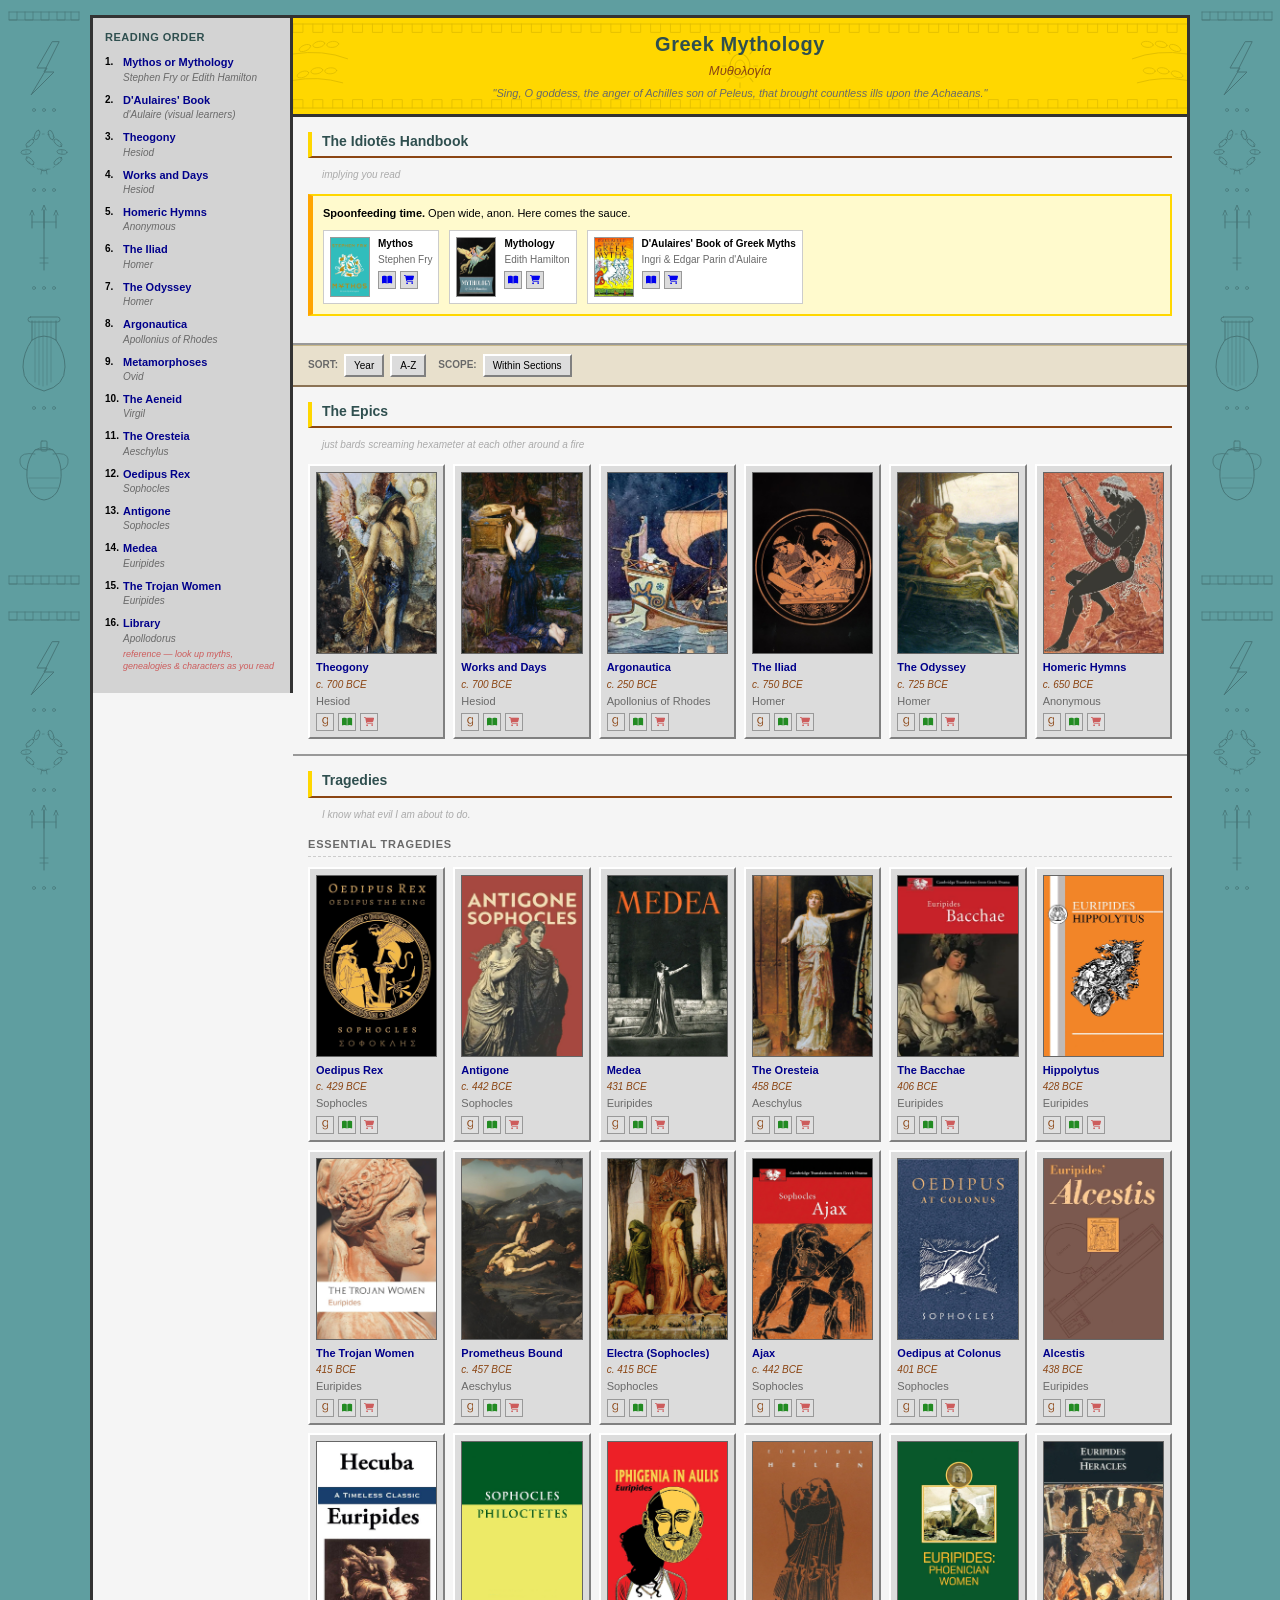
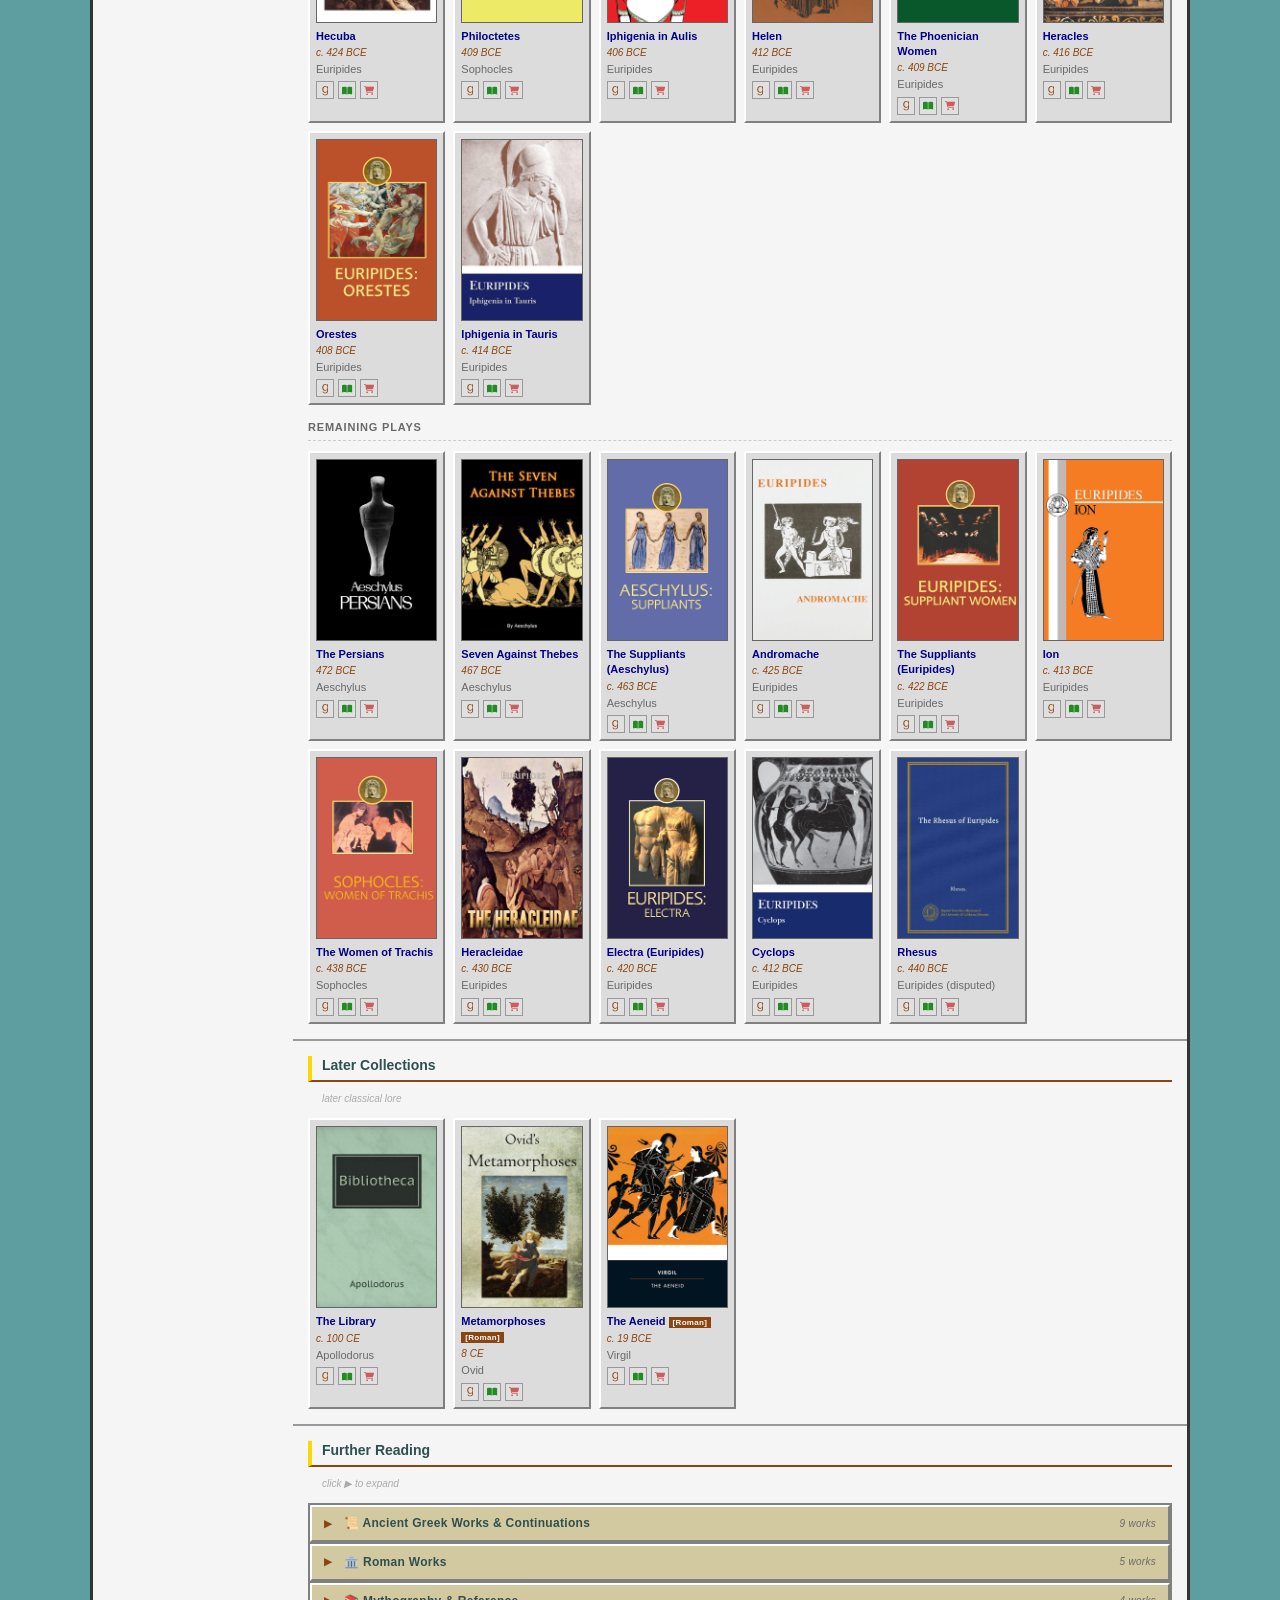
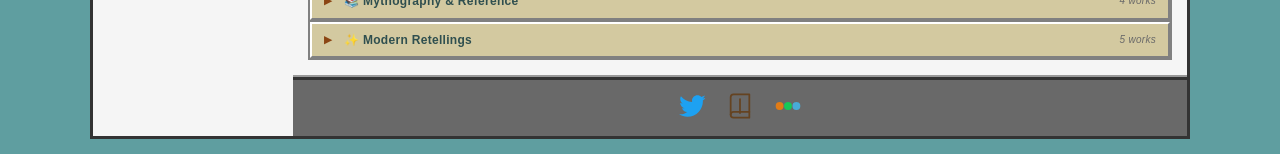
==== commit 85bc5c53: "complete data corrected" ====
--- a/greek-mythology/index.html
+++ b/greek-mythology/index.html
@@ -29,7 +29,7 @@
 
         /* ═══════════════════════════════════════════════════════════
            GREEK MYTHOLOGY SIDE PANELS — PERFECTLY SYMMETRIC
-           Both sides: IDENTICAL tile, same SVG, same opacity
+           Both sides: IDENTICAL 
            
            Motifs (top → bottom, 600px tile):
            ① Meander border strip (Greek key — the eternal pattern)
@@ -46,7 +46,7 @@
            ⑫ Caduceus serpent — Hermes, messenger, duality
            ⑬ Meander border strip (closes the tile)
            
-           Opacity: 0.25 — ink-whisper, never distracting
+           Opacity: 0.25 — ink-whisper
         ═══════════════════════════════════════════════════════════ */
 
         body::before,
@@ -75,18 +75,12 @@
             body::after { display: none; }
         }
 
-        /* ═══════════════════════════════════════════════════════════
-           HERO HEADER — Greek ink art overlay
+        /* ═══ HERO HEADER — Greek ink art overlay
            Symmetric: left side = right side (mirrored)
            Motifs: Laurel fronds from edges + Greek key top/bottom
            + centered sun-ray medallion (Helios / Apollo)
            Opacity: 0.12 — barely-there pencil breath
         ═══════════════════════════════════════════════════════════ */
-        .hero {
-            position: relative;
-            overflow: hidden;
-        }
-
         .hero::before {
             content: '';
             position: absolute;
@@ -154,33 +148,30 @@
             font-size: 10px;
         }
 
-        .reading-order .title {
+        .reading-order .sidebar-title {
             font-weight: bold;
             color: #00008b;
         }
 
-        .reading-order .title a {
+        .reading-order .sidebar-title a {
             color: #00008b;
             text-decoration: none;
         }
 
-        .reading-order .title a:hover {
+        .reading-order .sidebar-title a:hover {
             text-decoration: underline;
         }
 
-        .reading-order .author {
+        .reading-order .sidebar-author {
             color: #696969;
             font-size: 10px;
             font-style: italic;
         }
 
-        /* ═══ MAIN CONTENT ═══ */
-        .main-content {
-            padding: 0;
-        }
-
-        /* ═══ HERO SECTION (Compact) ═══ */
+        /* ═══ HERO SECTION ═══ */
         .hero {
+            position: relative;
+            overflow: hidden;
             background: #ffd700;
             padding: 12px 15px;
             border-bottom: 3px solid #333;
@@ -222,28 +213,35 @@
             color: #2f4f4f;
             margin-bottom: 10px;
             padding-bottom: 5px;
+            padding-left: 10px;
             border-bottom: 2px solid #8b4513;
+            border-left: 4px solid #ffd700;
         }
 
         .section-intro {
+            font-size: 10px;
+            color: #aaa;
+            margin-bottom: 12px;
+            font-style: italic;
+            padding-left: 14px;
+        }
+
+        .subsection-title {
             font-size: 11px;
+            font-weight: bold;
             color: #696969;
-            margin-bottom: 12px;
-        }
-
-        .subsection-title {
-            font-size: 13px;
-            font-weight: bold;
-            color: #00008b;
+            text-transform: uppercase;
+            letter-spacing: 0.8px;
             margin: 15px 0 10px 0;
             padding-bottom: 4px;
-            border-bottom: 1px solid #999;
+            border-bottom: 1px dashed #ccc;
         }
 
         /* ═══ BEGINNER NOTICE (Simpler) ═══ */
         .beginner-notice {
             background: #fffacd;
             border: 2px solid #ffd700;
+            border-left: 5px solid #ffa500;
             padding: 10px;
             margin-bottom: 12px;
         }
@@ -331,7 +329,8 @@
         }
 
         .epic-book:hover {
-            background: #c0c0c0;
+            background: #c8d8d8;
+            border-top-color: #5f9ea0;
         }
 
         .epic-book-cover {
@@ -416,9 +415,10 @@
         .sort-container {
             position: sticky;
             top: 0;
-            background: #f5f5f5;
+            background: #e8e0cc;
             padding: 8px 15px;
-            border-bottom: 2px solid #999;
+            border-bottom: 2px solid #8b7355;
+            border-top: 1px solid #c8b88a;
             display: flex;
             gap: 6px;
             flex-wrap: wrap;
@@ -488,86 +488,13 @@
             display: flex;
         }
 
-        /* ═══ SIMPLE LIST SECTION ═══ */
-        .simple-list {
-            background: #fff;
-            border: 2px solid #999;
-            padding: 12px;
-        }
-
-        .list-group {
-            margin-bottom: 15px;
-        }
-
-        .list-group:last-child {
-            margin-bottom: 0;
-        }
-
-        .list-group h4 {
-            font-size: 12px;
-            font-weight: bold;
-            color: #00008b;
-            margin-bottom: 8px;
-        }
-
-        .list-group ul {
-            list-style: none;
-        }
-
-        .list-group li {
-            padding: 5px 0;
-            border-bottom: 1px solid #ddd;
-            font-size: 11px;
-            display: flex;
-            flex-wrap: wrap;
-            justify-content: space-between;
-            align-items: center;
-        }
-
+        /* .item-note — used in sidebar reading-order list */
         .item-note {
             flex-basis: 100%;
             font-size: 9px;
             color: #cd5c5c;
             font-style: italic;
             margin-top: 2px;
-        }
-
-        .list-group li:last-child {
-            border-bottom: none;
-        }
-
-        .list-item-content {
-            flex: 1;
-        }
-
-        .list-item-icons {
-            display: flex;
-            gap: 4px;
-        }
-
-        .list-item-icons a {
-            width: 18px;
-            height: 18px;
-            font-size: 9px;
-            border: 1px solid #999;
-            display: inline-flex;
-            align-items: center;
-            justify-content: center;
-            text-decoration: none;
-            background: #e0e0e0;
-        }
-
-        .list-item-icons a:hover {
-            background: #c0c0c0;
-        }
-
-        .book-title-simple {
-            font-weight: bold;
-            color: #000;
-        }
-
-        .author-simple {
-            color: #696969;
         }
 
         /* ═══ MODAL (Compact) ═══ */
@@ -579,7 +506,7 @@
             top: 0;
             width: 100%;
             height: 100%;
-            background: rgba(0, 0, 0, 0.7);
+            background: rgba(0, 0, 0, 0.55);
         }
 
         .modal.active {
@@ -803,10 +730,147 @@
         }
 
         .roman-label {
+            font-size: 8px;
+            font-weight: bold;
+            color: #fff;
+            background: #8b4513;
+            padding: 1px 4px;
+            vertical-align: middle;
+            letter-spacing: 0.3px;
+        }
+        /* ═══ ACCORDION — Further Reading ═══ */
+        .accordion-wrapper {
+            border: 2px solid #808080;
+            background: #f0ebe0;
+        }
+
+        .accordion-item {
+            border-bottom: 2px solid #808080;
+        }
+
+        .accordion-item:last-child {
+            border-bottom: none;
+        }
+
+        .accordion-header {
+            display: flex;
+            align-items: center;
+            gap: 8px;
+            padding: 8px 12px;
+            background: #d3c9a0;
+            border-top: 2px solid #fff;
+            border-left: 2px solid #fff;
+            border-right: 2px solid #808080;
+            border-bottom: 2px solid #808080;
+            cursor: pointer;
+            user-select: none;
+            font-size: 12px;
+            font-weight: bold;
+            color: #2f4f4f;
+            letter-spacing: 0.3px;
+            transition: background 0.1s;
+            margin: 0;
+        }
+
+        .accordion-header:hover {
+            background: #c8bc8a;
+        }
+
+        .accordion-header.open {
+            background: #ffd700;
+            border-bottom-color: #333;
+        }
+
+        .accordion-arrow {
+            font-size: 10px;
+            color: #8b4513;
+            width: 12px;
+            flex-shrink: 0;
+            transition: transform 0.2s;
+        }
+
+        .accordion-header.open .accordion-arrow {
+            transform: rotate(90deg);
+        }
+
+        .accordion-count {
+            margin-left: auto;
+            font-size: 10px;
+            font-weight: normal;
+            color: #696969;
+            font-style: italic;
+        }
+
+        .accordion-body {
+            display: none;
+            background: #faf7f0;
+        }
+
+        .accordion-body.open {
+            display: block;
+        }
+
+        /* Each row: just padding, a very light separator */
+        .acc-item {
+            padding: 9px 18px;
+            border-bottom: 1px solid #ede8da;
+            transition: background 0.12s;
+            line-height: 1.5;
+        }
+
+        .acc-item:last-child  { border-bottom: none; }
+        .acc-item:hover       { background: #fef9ec; }
+
+        /* Title — inline, bold, dark */
+        .acc-book-title {
+            font-size: 11.5px;
+            font-weight: bold;
+            color: #1c1c5e;
+        }
+
+        /* Author · date — follows title on same line, muted */
+        .acc-book-meta {
+            font-size: 10.5px;
+            color: #999;
+            font-style: normal;
+            margin-left: 2px;
+        }
+
+        /* Note — drops below, indented, very quiet */
+        .acc-book-desc {
+            font-size: 10px;
+            color: #aaa;
+            font-style: italic;
+            margin-top: 1px;
+            padding-left: 2px;
+        }
+
+        /* Links — plain text, inline after meta */
+        .acc-links {
+            display: inline;
+            margin-left: 6px;
+            white-space: nowrap;
+        }
+
+        .acc-links a {
             font-size: 9px;
+            color: #b08040;
+            text-decoration: none;
+            border: 1px solid #d0c090;
+            padding: 1px 4px;
+            background: #fdf8ee;
+            margin-left: 2px;
+            font-style: normal;
             font-weight: bold;
-            color: #8b4513;
-        }
+            letter-spacing: 0.3px;
+        }
+
+        .acc-links a:hover {
+            background: #ffeebb;
+            border-color: #b08040;
+            color: #7a5820;
+        }
+        
     </style>
 </head>
 <body>
@@ -819,68 +883,68 @@
         <h3>Reading Order</h3>
         <ol>
             <li>
-                <div class="title"><a href="#anchor-mythos">Mythos or Mythology</a></div>
-                <div class="author">Stephen Fry or Edith Hamilton</div>
+                <div class="sidebar-title"><a href="#anchor-mythos">Mythos or Mythology</a></div>
+                <div class="sidebar-author">Stephen Fry or Edith Hamilton</div>
             </li>
             <li>
-                <div class="title"><a href="#anchor-daulaires">D'Aulaires' Book</a></div>
-                <div class="author">d'Aulaire (visual learners)</div>
+                <div class="sidebar-title"><a href="#anchor-daulaires">D'Aulaires' Book</a></div>
+                <div class="sidebar-author">d'Aulaire (visual learners)</div>
             </li>
             <li>
-                <div class="title"><a href="#" onclick="showVersions('theogony'); return false;">Theogony</a></div>
-                <div class="author">Hesiod</div>
+                <div class="sidebar-title"><a href="#" onclick="showVersions('theogony'); return false;">Theogony</a></div>
+                <div class="sidebar-author">Hesiod</div>
             </li>
             <li>
-                <div class="title"><a href="#" onclick="showVersions('worksanddays'); return false;">Works and Days</a></div>
-                <div class="author">Hesiod</div>
+                <div class="sidebar-title"><a href="#" onclick="showVersions('worksanddays'); return false;">Works and Days</a></div>
+                <div class="sidebar-author">Hesiod</div>
             </li>
             <li>
-                <div class="title"><a href="#" onclick="showVersions('hymns'); return false;">Homeric Hymns</a></div>
-                <div class="author">Anonymous</div>
+                <div class="sidebar-title"><a href="#" onclick="showVersions('hymns'); return false;">Homeric Hymns</a></div>
+                <div class="sidebar-author">Anonymous</div>
             </li>
             <li>
-                <div class="title"><a href="#" onclick="showVersions('iliad'); return false;">The Iliad</a></div>
-                <div class="author">Homer</div>
+                <div class="sidebar-title"><a href="#" onclick="showVersions('iliad'); return false;">The Iliad</a></div>
+                <div class="sidebar-author">Homer</div>
             </li>
             <li>
-                <div class="title"><a href="#" onclick="showVersions('odyssey'); return false;">The Odyssey</a></div>
-                <div class="author">Homer</div>
+                <div class="sidebar-title"><a href="#" onclick="showVersions('odyssey'); return false;">The Odyssey</a></div>
+                <div class="sidebar-author">Homer</div>
             </li>
             <li>
-                <div class="title"><a href="#" onclick="showVersions('argonautica'); return false;">Argonautica</a></div>
-                <div class="author">Apollonius of Rhodes</div>
+                <div class="sidebar-title"><a href="#" onclick="showVersions('argonautica'); return false;">Argonautica</a></div>
+                <div class="sidebar-author">Apollonius of Rhodes</div>
             </li>
             <li>
-                <div class="title"><a href="#" onclick="showVersions('metamorphoses'); return false;">Metamorphoses</a></div>
-                <div class="author">Ovid</div>
+                <div class="sidebar-title"><a href="#" onclick="showVersions('metamorphoses'); return false;">Metamorphoses</a></div>
+                <div class="sidebar-author">Ovid</div>
             </li>
             <li>
-                <div class="title"><a href="#" onclick="showVersions('aeneid'); return false;">The Aeneid</a></div>
-                <div class="author">Virgil</div>
+                <div class="sidebar-title"><a href="#" onclick="showVersions('aeneid'); return false;">The Aeneid</a></div>
+                <div class="sidebar-author">Virgil</div>
             </li>
             <li>
-                <div class="title"><a href="#" onclick="showVersions('oresteia'); return false;">The Oresteia</a></div>
-                <div class="author">Aeschylus</div>
+                <div class="sidebar-title"><a href="#" onclick="showVersions('oresteia'); return false;">The Oresteia</a></div>
+                <div class="sidebar-author">Aeschylus</div>
             </li>
             <li>
-                <div class="title"><a href="#" onclick="showVersions('oedipus'); return false;">Oedipus Rex</a></div>
-                <div class="author">Sophocles</div>
+                <div class="sidebar-title"><a href="#" onclick="showVersions('oedipus'); return false;">Oedipus Rex</a></div>
+                <div class="sidebar-author">Sophocles</div>
             </li>
             <li>
-                <div class="title"><a href="#" onclick="showVersions('antigone'); return false;">Antigone</a></div>
-                <div class="author">Sophocles</div>
+                <div class="sidebar-title"><a href="#" onclick="showVersions('antigone'); return false;">Antigone</a></div>
+                <div class="sidebar-author">Sophocles</div>
             </li>
             <li>
-                <div class="title"><a href="#" onclick="showVersions('medea'); return false;">Medea</a></div>
-                <div class="author">Euripides</div>
+                <div class="sidebar-title"><a href="#" onclick="showVersions('medea'); return false;">Medea</a></div>
+                <div class="sidebar-author">Euripides</div>
             </li>
             <li>
-                <div class="title"><a href="#" onclick="showVersions('trojanwomen'); return false;">The Trojan Women</a></div>
-                <div class="author">Euripides</div>
+                <div class="sidebar-title"><a href="#" onclick="showVersions('trojanwomen'); return false;">The Trojan Women</a></div>
+                <div class="sidebar-author">Euripides</div>
             </li>
             <li>
-                <div class="title"><a href="#" onclick="showVersions('library'); return false;">Library</a></div>
-                <div class="author">Apollodorus</div>
+                <div class="sidebar-title"><a href="#" onclick="showVersions('library'); return false;">Library</a></div>
+                <div class="sidebar-author">Apollodorus</div>
                 <div class="item-note">reference — look up myths, genealogies & characters as you read</div>
             </li>
         </ol>
@@ -952,12 +1016,10 @@
             </div>
         </section>
 
-        <div class="sort-container" id="globalSort">
+        <div class="sort-container">
             <span class="sort-label">Sort:</span>
-            <div class="sort-buttons">
-                <button class="sort-btn" data-sort="year">Year</button>
-                <button class="sort-btn" data-sort="alpha">A-Z</button>
-            </div>
+            <button class="sort-btn" data-sort="year">Year</button>
+            <button class="sort-btn" data-sort="alpha">A-Z</button>
             <div class="direction-buttons" id="directionButtons">
                 <button class="dir-btn active" data-dir="asc" title="Oldest / A–Z">↑</button>
                 <button class="dir-btn" data-dir="desc" title="Newest / Z–A">↓</button>
@@ -1222,7 +1284,7 @@
                         <div class="epic-book-date">415 BCE</div>
                         <div class="epic-book-author"><a href="https://en.wikipedia.org/wiki/Euripides" target="_blank">Euripides</a></div>
                         <div class="epic-book-actions">
-                            <a href="https://www.goodreads.com/book/show/752844" target="_blank" class="goodreads-icon" title="Goodreads">
+                            <a href="https://www.goodreads.com/book/show/328846" target="_blank" class="goodreads-icon" title="Goodreads">
                                 <i class="fab fa-goodreads-g"></i>
                             </a>
                             <a href="https://classics.mit.edu/Euripides/troj_women.html" target="_blank" class="read-icon" title="Read">
@@ -1241,7 +1303,7 @@
                         <div class="epic-book-date">c. 457 BCE</div>
                         <div class="epic-book-author"><a href="https://en.wikipedia.org/wiki/Aeschylus" target="_blank">Aeschylus</a></div>
                         <div class="epic-book-actions">
-                            <a href="https://www.goodreads.com/book/show/752820" target="_blank" class="goodreads-icon" title="Goodreads">
+                            <a href="https://www.goodreads.com/book/show/297593" target="_blank" class="goodreads-icon" title="Goodreads">
                                 <i class="fab fa-goodreads-g"></i>
                             </a>
                             <a href="https://classics.mit.edu/Aeschylus/prometheus.html" target="_blank" class="read-icon" title="Read">
@@ -1260,7 +1322,7 @@
                         <div class="epic-book-date">c. 415 BCE</div>
                         <div class="epic-book-author"><a href="https://en.wikipedia.org/wiki/Sophocles" target="_blank">Sophocles</a></div>
                         <div class="epic-book-actions">
-                            <a href="https://www.goodreads.com/book/show/752833" target="_blank" class="goodreads-icon" title="Goodreads">
+                            <a href="https://www.goodreads.com/book/show/150254" target="_blank" class="goodreads-icon" title="Goodreads">
                                 <i class="fab fa-goodreads-g"></i>
                             </a>
                             <a href="https://classics.mit.edu/Sophocles/electra.html" target="_blank" class="read-icon" title="Read">
@@ -1279,7 +1341,7 @@
                         <div class="epic-book-date">c. 442 BCE</div>
                         <div class="epic-book-author"><a href="https://en.wikipedia.org/wiki/Sophocles" target="_blank">Sophocles</a></div>
                         <div class="epic-book-actions">
-                            <a href="https://www.goodreads.com/book/show/752834" target="_blank" class="goodreads-icon" title="Goodreads">
+                            <a href="https://www.goodreads.com/book/show/435338" target="_blank" class="goodreads-icon" title="Goodreads">
                                 <i class="fab fa-goodreads-g"></i>
                             </a>
                             <a href="https://classics.mit.edu/Sophocles/ajax.html" target="_blank" class="read-icon" title="Read">
@@ -1298,7 +1360,7 @@
                         <div class="epic-book-date">401 BCE</div>
                         <div class="epic-book-author"><a href="https://en.wikipedia.org/wiki/Sophocles" target="_blank">Sophocles</a></div>
                         <div class="epic-book-actions">
-                            <a href="https://www.goodreads.com/book/show/752835" target="_blank" class="goodreads-icon" title="Goodreads">
+                            <a href="https://www.goodreads.com/book/show/1540" target="_blank" class="goodreads-icon" title="Goodreads">
                                 <i class="fab fa-goodreads-g"></i>
                             </a>
                             <a href="http://johnstoniatexts.x10host.com/sophocles/oedipusatcolonushtml.html" target="_blank" class="read-icon" title="Read">
@@ -1317,7 +1379,7 @@
                         <div class="epic-book-date">438 BCE</div>
                         <div class="epic-book-author"><a href="https://en.wikipedia.org/wiki/Euripides" target="_blank">Euripides</a></div>
                         <div class="epic-book-actions">
-                            <a href="https://www.goodreads.com/book/show/752836" target="_blank" class="goodreads-icon" title="Goodreads">
+                            <a href="https://www.goodreads.com/book/show/1494" target="_blank" class="goodreads-icon" title="Goodreads">
                                 <i class="fab fa-goodreads-g"></i>
                             </a>
                             <a href="https://classics.mit.edu/Euripides/alcestis.html" target="_blank" class="read-icon" title="Read">
@@ -1336,7 +1398,7 @@
                         <div class="epic-book-date">c. 424 BCE</div>
                         <div class="epic-book-author"><a href="https://en.wikipedia.org/wiki/Euripides" target="_blank">Euripides</a></div>
                         <div class="epic-book-actions">
-                            <a href="https://www.goodreads.com/book/show/752837" target="_blank" class="goodreads-icon" title="Goodreads">
+                            <a href="https://www.goodreads.com/book/show/413028" target="_blank" class="goodreads-icon" title="Goodreads">
                                 <i class="fab fa-goodreads-g"></i>
                             </a>
                             <a href="https://classics.mit.edu/Euripides/hecuba.html" target="_blank" class="read-icon" title="Read">
@@ -1355,7 +1417,7 @@
                         <div class="epic-book-date">409 BCE</div>
                         <div class="epic-book-author"><a href="https://en.wikipedia.org/wiki/Sophocles" target="_blank">Sophocles</a></div>
                         <div class="epic-book-actions">
-                            <a href="https://www.goodreads.com/book/show/752838" target="_blank" class="goodreads-icon" title="Goodreads">
+                            <a href="https://www.goodreads.com/book/show/806079" target="_blank" class="goodreads-icon" title="Goodreads">
                                 <i class="fab fa-goodreads-g"></i>
                             </a>
                             <a href="https://johnstoniatexts.x10host.com/sophocles/philocteteshtml.html" target="_blank" class="read-icon" title="Read">
@@ -1374,10 +1436,10 @@
                         <div class="epic-book-date">406 BCE</div>
                         <div class="epic-book-author"><a href="https://en.wikipedia.org/wiki/Euripides" target="_blank">Euripides</a></div>
                         <div class="epic-book-actions">
-                            <a href="https://www.goodreads.com/book/show/752846" target="_blank" class="goodreads-icon" title="Goodreads">
-                                <i class="fab fa-goodreads-g"></i>
-                            </a>
-                            <a href="https://www.poetryintranslation.com/PITBR/Greek/EuripidesIphigeniaAulis.php" target="_blank" class="read-icon" title="Read">
+                            <a href="https://www.goodreads.com/book/show/399920" target="_blank" class="goodreads-icon" title="Goodreads">
+                                <i class="fab fa-goodreads-g"></i>
+                            </a>
+                            <a href="https://classics.mit.edu/Euripides/iphi_aul.html" target="_blank" class="read-icon" title="Read">
                                 <i class="fas fa-book-open"></i>
                             </a>
                             <a href="#" onclick="showVersions('iphiaulis'); return false;" class="cart-icon" title="Buy / Versions">
@@ -1393,7 +1455,7 @@
                         <div class="epic-book-date">412 BCE</div>
                         <div class="epic-book-author"><a href="https://en.wikipedia.org/wiki/Euripides" target="_blank">Euripides</a></div>
                         <div class="epic-book-actions">
-                            <a href="https://www.goodreads.com/book/show/752840" target="_blank" class="goodreads-icon" title="Goodreads">
+                            <a href="https://www.goodreads.com/book/show/882631" target="_blank" class="goodreads-icon" title="Goodreads">
                                 <i class="fab fa-goodreads-g"></i>
                             </a>
                             <a href="https://classics.mit.edu/Euripides/helen.html" target="_blank" class="read-icon" title="Read">
@@ -1412,10 +1474,10 @@
                         <div class="epic-book-date">c. 409 BCE</div>
                         <div class="epic-book-author"><a href="https://en.wikipedia.org/wiki/Euripides" target="_blank">Euripides</a></div>
                         <div class="epic-book-actions">
-                            <a href="https://www.goodreads.com/book/show/752841" target="_blank" class="goodreads-icon" title="Goodreads">
-                                <i class="fab fa-goodreads-g"></i>
-                            </a>
-                            <a href="https://johnstoniatexts.x10host.com/euripides/phoenicianwomenhtml.html" target="_blank" class="read-icon" title="Read">
+                            <a href="https://www.goodreads.com/book/show/464763" target="_blank" class="goodreads-icon" title="Goodreads">
+                                <i class="fab fa-goodreads-g"></i>
+                            </a>
+                            <a href="https://topostext.org/work/47" target="_blank" class="read-icon" title="Read">
                                 <i class="fas fa-book-open"></i>
                             </a>
                             <a href="#" onclick="showVersions('phoenician'); return false;" class="cart-icon" title="Buy / Versions">
@@ -1431,7 +1493,7 @@
                         <div class="epic-book-date">c. 416 BCE</div>
                         <div class="epic-book-author"><a href="https://en.wikipedia.org/wiki/Euripides" target="_blank">Euripides</a></div>
                         <div class="epic-book-actions">
-                            <a href="https://www.goodreads.com/book/show/752847" target="_blank" class="goodreads-icon" title="Goodreads">
+                            <a href="https://www.goodreads.com/book/show/205186" target="_blank" class="goodreads-icon" title="Goodreads">
                                 <i class="fab fa-goodreads-g"></i>
                             </a>
                             <a href="https://topostext.org/work/40" target="_blank" class="read-icon" title="Read">
@@ -1450,7 +1512,7 @@
                         <div class="epic-book-date">408 BCE</div>
                         <div class="epic-book-author"><a href="https://en.wikipedia.org/wiki/Euripides" target="_blank">Euripides</a></div>
                         <div class="epic-book-actions">
-                            <a href="https://www.goodreads.com/book/show/752845" target="_blank" class="goodreads-icon" title="Goodreads">
+                            <a href="https://www.goodreads.com/book/show/1152977" target="_blank" class="goodreads-icon" title="Goodreads">
                                 <i class="fab fa-goodreads-g"></i>
                             </a>
                             <a href="https://classics.mit.edu/Euripides/orestes.html" target="_blank" class="read-icon" title="Read">
@@ -1469,7 +1531,7 @@
                         <div class="epic-book-date">c. 414 BCE</div>
                         <div class="epic-book-author"><a href="https://en.wikipedia.org/wiki/Euripides" target="_blank">Euripides</a></div>
                         <div class="epic-book-actions">
-                            <a href="https://www.goodreads.com/book/show/752843" target="_blank" class="goodreads-icon" title="Goodreads">
+                            <a href="https://www.goodreads.com/book/show/482315" target="_blank" class="goodreads-icon" title="Goodreads">
                                 <i class="fab fa-goodreads-g"></i>
                             </a>
                             <a href="https://classics.mit.edu/Euripides/iph_taur.html" target="_blank" class="read-icon" title="Read">
@@ -1493,10 +1555,10 @@
                         <div class="epic-book-date">472 BCE</div>
                         <div class="epic-book-author"><a href="https://en.wikipedia.org/wiki/Aeschylus" target="_blank">Aeschylus</a></div>
                         <div class="epic-book-actions">
-                            <a href="https://www.goodreads.com/book/show/752850" target="_blank" class="goodreads-icon" title="Goodreads">
-                                <i class="fab fa-goodreads-g"></i>
-                            </a>
-                            <a href="https://archive.org/details/persiansoofaesc00aesc" target="_blank" class="read-icon" title="Read">
+                            <a href="https://www.goodreads.com/book/show/19758887" target="_blank" class="goodreads-icon" title="Goodreads">
+                                <i class="fab fa-goodreads-g"></i>
+                            </a>
+                            <a href="https://www.fadedpage.com/books/20110329/html.php" target="_blank" class="read-icon" title="Read">
                                 <i class="fas fa-book-open"></i>
                             </a>
                             <a href="#" onclick="showVersions('persians'); return false;" class="cart-icon" title="Buy / Versions">
@@ -1512,10 +1574,10 @@
                         <div class="epic-book-date">467 BCE</div>
                         <div class="epic-book-author"><a href="https://en.wikipedia.org/wiki/Aeschylus" target="_blank">Aeschylus</a></div>
                         <div class="epic-book-actions">
-                            <a href="https://www.goodreads.com/book/show/752851" target="_blank" class="goodreads-icon" title="Goodreads">
-                                <i class="fab fa-goodreads-g"></i>
-                            </a>
-                            <a href="https://archive.org/details/sevenagainstthe00aesc" target="_blank" class="read-icon" title="Read">
+                            <a href="https://www.goodreads.com/book/show/1143722" target="_blank" class="goodreads-icon" title="Goodreads">
+                                <i class="fab fa-goodreads-g"></i>
+                            </a>
+                            <a href="https://classics.mit.edu/Aeschylus/seventhebes.html" target="_blank" class="read-icon" title="Read">
                                 <i class="fas fa-book-open"></i>
                             </a>
                             <a href="#" onclick="showVersions('seventhebes'); return false;" class="cart-icon" title="Buy / Versions">
@@ -1531,10 +1593,10 @@
                         <div class="epic-book-date">c. 463 BCE</div>
                         <div class="epic-book-author"><a href="https://en.wikipedia.org/wiki/Aeschylus" target="_blank">Aeschylus</a></div>
                         <div class="epic-book-actions">
-                            <a href="https://www.goodreads.com/book/show/752852" target="_blank" class="goodreads-icon" title="Goodreads">
-                                <i class="fab fa-goodreads-g"></i>
-                            </a>
-                            <a href="https://archive.org/details/suppliants00aesc" target="_blank" class="read-icon" title="Read">
+                            <a href="https://www.goodreads.com/book/show/1374904" target="_blank" class="goodreads-icon" title="Goodreads">
+                                <i class="fab fa-goodreads-g"></i>
+                            </a>
+                            <a href="https://classics.mit.edu/Aeschylus/suppliant.html" target="_blank" class="read-icon" title="Read">
                                 <i class="fas fa-book-open"></i>
                             </a>
                             <a href="#" onclick="showVersions('suppliantsaesc'); return false;" class="cart-icon" title="Buy / Versions">
@@ -1550,10 +1612,10 @@
                         <div class="epic-book-date">c. 425 BCE</div>
                         <div class="epic-book-author"><a href="https://en.wikipedia.org/wiki/Euripides" target="_blank">Euripides</a></div>
                         <div class="epic-book-actions">
-                            <a href="https://www.goodreads.com/book/show/752853" target="_blank" class="goodreads-icon" title="Goodreads">
-                                <i class="fab fa-goodreads-g"></i>
-                            </a>
-                            <a href="https://archive.org/details/andromacheofeuri00euri" target="_blank" class="read-icon" title="Read">
+                            <a href="https://www.goodreads.com/book/show/1374959" target="_blank" class="goodreads-icon" title="Goodreads">
+                                <i class="fab fa-goodreads-g"></i>
+                            </a>
+                            <a href="https://classics.mit.edu/Euripides/andromache.html" target="_blank" class="read-icon" title="Read">
                                 <i class="fas fa-book-open"></i>
                             </a>
                             <a href="#" onclick="showVersions('andromache'); return false;" class="cart-icon" title="Buy / Versions">
@@ -1569,10 +1631,10 @@
                         <div class="epic-book-date">c. 422 BCE</div>
                         <div class="epic-book-author"><a href="https://en.wikipedia.org/wiki/Euripides" target="_blank">Euripides</a></div>
                         <div class="epic-book-actions">
-                            <a href="https://www.goodreads.com/book/show/752854" target="_blank" class="goodreads-icon" title="Goodreads">
-                                <i class="fab fa-goodreads-g"></i>
-                            </a>
-                            <a href="https://archive.org/details/suppliants00euri" target="_blank" class="read-icon" title="Read">
+                            <a href="https://www.goodreads.com/book/show/205173" target="_blank" class="goodreads-icon" title="Goodreads">
+                                <i class="fab fa-goodreads-g"></i>
+                            </a>
+                            <a href="https://classics.mit.edu/Euripides/suppliants.html" target="_blank" class="read-icon" title="Read">
                                 <i class="fas fa-book-open"></i>
                             </a>
                             <a href="#" onclick="showVersions('suppliantseuri'); return false;" class="cart-icon" title="Buy / Versions">
@@ -1588,10 +1650,10 @@
                         <div class="epic-book-date">c. 413 BCE</div>
                         <div class="epic-book-author"><a href="https://en.wikipedia.org/wiki/Euripides" target="_blank">Euripides</a></div>
                         <div class="epic-book-actions">
-                            <a href="https://www.goodreads.com/book/show/752855" target="_blank" class="goodreads-icon" title="Goodreads">
-                                <i class="fab fa-goodreads-g"></i>
-                            </a>
-                            <a href="https://archive.org/details/ionofeuri00euri" target="_blank" class="read-icon" title="Read">
+                            <a href="https://www.goodreads.com/book/show/1152993" target="_blank" class="goodreads-icon" title="Goodreads">
+                                <i class="fab fa-goodreads-g"></i>
+                            </a>
+                            <a href="https://gutenberg.ca/ebooks/murrayeuripides-ion/murrayeuripides-ion-00-h.html" target="_blank" class="read-icon" title="Read">
                                 <i class="fas fa-book-open"></i>
                             </a>
                             <a href="#" onclick="showVersions('ion'); return false;" class="cart-icon" title="Buy / Versions">
@@ -1607,10 +1669,10 @@
                         <div class="epic-book-date">c. 438 BCE</div>
                         <div class="epic-book-author"><a href="https://en.wikipedia.org/wiki/Sophocles" target="_blank">Sophocles</a></div>
                         <div class="epic-book-actions">
-                            <a href="https://www.goodreads.com/book/show/752856" target="_blank" class="goodreads-icon" title="Goodreads">
-                                <i class="fab fa-goodreads-g"></i>
-                            </a>
-                            <a href="https://archive.org/details/womenoftrachis00soph" target="_blank" class="read-icon" title="Read">
+                            <a href="https://www.goodreads.com/book/show/437556" target="_blank" class="goodreads-icon" title="Goodreads">
+                                <i class="fab fa-goodreads-g"></i>
+                            </a>
+                            <a href="https://classics.mit.edu/Sophocles/trachinae.html" target="_blank" class="read-icon" title="Read">
                                 <i class="fas fa-book-open"></i>
                             </a>
                             <a href="#" onclick="showVersions('trachis'); return false;" class="cart-icon" title="Buy / Versions">
@@ -1626,10 +1688,10 @@
                         <div class="epic-book-date">c. 430 BCE</div>
                         <div class="epic-book-author"><a href="https://en.wikipedia.org/wiki/Euripides" target="_blank">Euripides</a></div>
                         <div class="epic-book-actions">
-                            <a href="https://www.goodreads.com/book/show/752857" target="_blank" class="goodreads-icon" title="Goodreads">
-                                <i class="fab fa-goodreads-g"></i>
-                            </a>
-                            <a href="https://archive.org/details/heracleidae00euri" target="_blank" class="read-icon" title="Read">
+                            <a href="https://www.goodreads.com/book/show/1483539" target="_blank" class="goodreads-icon" title="Goodreads">
+                                <i class="fab fa-goodreads-g"></i>
+                            </a>
+                            <a href="https://classics.mit.edu/Euripides/heracleidae.html" target="_blank" class="read-icon" title="Read">
                                 <i class="fas fa-book-open"></i>
                             </a>
                             <a href="#" onclick="showVersions('heracleidae'); return false;" class="cart-icon" title="Buy / Versions">
@@ -1645,10 +1707,10 @@
                         <div class="epic-book-date">c. 420 BCE</div>
                         <div class="epic-book-author"><a href="https://en.wikipedia.org/wiki/Euripides" target="_blank">Euripides</a></div>
                         <div class="epic-book-actions">
-                            <a href="https://www.goodreads.com/book/show/752858" target="_blank" class="goodreads-icon" title="Goodreads">
-                                <i class="fab fa-goodreads-g"></i>
-                            </a>
-                            <a href="https://archive.org/details/electra00euri" target="_blank" class="read-icon" title="Read">
+                            <a href="https://www.goodreads.com/book/show/1171954" target="_blank" class="goodreads-icon" title="Goodreads">
+                                <i class="fab fa-goodreads-g"></i>
+                            </a>
+                            <a href="https://www.gutenberg.org/cache/epub/14322/pg14322-images.html" target="_blank" class="read-icon" title="Read">
                                 <i class="fas fa-book-open"></i>
                             </a>
                             <a href="#" onclick="showVersions('electraeuri'); return false;" class="cart-icon" title="Buy / Versions">
@@ -1664,10 +1726,10 @@
                         <div class="epic-book-date">c. 412 BCE</div>
                         <div class="epic-book-author"><a href="https://en.wikipedia.org/wiki/Euripides" target="_blank">Euripides</a></div>
                         <div class="epic-book-actions">
-                            <a href="https://www.goodreads.com/book/show/752859" target="_blank" class="goodreads-icon" title="Goodreads">
-                                <i class="fab fa-goodreads-g"></i>
-                            </a>
-                            <a href="https://archive.org/details/cyclops00euri" target="_blank" class="read-icon" title="Read">
+                            <a href="https://www.goodreads.com/book/show/993747" target="_blank" class="goodreads-icon" title="Goodreads">
+                                <i class="fab fa-goodreads-g"></i>
+                            </a>
+                            <a href="https://classics.mit.edu/Euripides/cyclops.html" target="_blank" class="read-icon" title="Read">
                                 <i class="fas fa-book-open"></i>
                             </a>
                             <a href="#" onclick="showVersions('cyclops'); return false;" class="cart-icon" title="Buy / Versions">
@@ -1683,10 +1745,10 @@
                         <div class="epic-book-date">c. 440 BCE</div>
                         <div class="epic-book-author"><a href="https://en.wikipedia.org/wiki/Euripides" target="_blank">Euripides (disputed)</a></div>
                         <div class="epic-book-actions">
-                            <a href="https://www.goodreads.com/book/show/752860" target="_blank" class="goodreads-icon" title="Goodreads">
-                                <i class="fab fa-goodreads-g"></i>
-                            </a>
-                            <a href="https://archive.org/details/rhesus00euri" target="_blank" class="read-icon" title="Read">
+                            <a href="https://www.goodreads.com/book/show/6131575" target="_blank" class="goodreads-icon" title="Goodreads">
+                                <i class="fab fa-goodreads-g"></i>
+                            </a>
+                            <a href="https://wholereader.com/rhesus-of-euripides/" target="_blank" class="read-icon" title="Read">
                                 <i class="fas fa-book-open"></i>
                             </a>
                             <a href="#" onclick="showVersions('rhesus'); return false;" class="cart-icon" title="Buy / Versions">
@@ -1701,7 +1763,7 @@
 
         <section class="section">
             <h2 class="section-title">Later Collections</h2>
-            <p class="section-intro">Comprehensive mythological compilations</p>
+            <p class="section-intro">later classical lore</p>
 
             <div class="epic-list sortable-grid">
                 
@@ -1712,7 +1774,7 @@
                         <div class="epic-book-date">c. 100 CE</div>
                         <div class="epic-book-author"><a href="https://en.wikipedia.org/wiki/Bibliotheca_(Pseudo-Apollodorus)" target="_blank">Apollodorus</a></div>
                         <div class="epic-book-actions">
-                            <a href="https://www.goodreads.com/book/show/374128" target="_blank" class="goodreads-icon" title="Goodreads">
+                            <a href="https://www.goodreads.com/book/show/4056720" target="_blank" class="goodreads-icon" title="Goodreads">
                                 <i class="fab fa-goodreads-g"></i>
                             </a>
                             <a href="https://www.theoi.com/Text/Apollodorus1.html" target="_blank" class="read-icon" title="Read">
@@ -1732,7 +1794,7 @@
                         <div class="epic-book-date">8 CE</div>
                         <div class="epic-book-author"><a href="https://en.wikipedia.org/wiki/Ovid" target="_blank">Ovid</a></div>
                         <div class="epic-book-actions">
-                            <a href="https://www.goodreads.com/book/show/344301" target="_blank" class="goodreads-icon" title="Goodreads">
+                            <a href="https://www.goodreads.com/book/show/116503" target="_blank" class="goodreads-icon" title="Goodreads">
                                 <i class="fab fa-goodreads-g"></i>
                             </a>
                             <a href="https://classics.mit.edu/Ovid/metam.html" target="_blank" class="read-icon" title="Read">
@@ -1768,163 +1830,10 @@
             </div>
         </section>
 
-        <!-- ═══ ACCORDION STYLES — Further Reading only ═══ -->
-        <style>
-        .accordion-wrapper {
-            border: 2px solid #808080;
-            background: #f0ebe0;
-        }
-
-        .accordion-item {
-            border-bottom: 2px solid #808080;
-        }
-
-        .accordion-item:last-child {
-            border-bottom: none;
-        }
-
-        .accordion-header {
-            display: flex;
-            align-items: center;
-            gap: 8px;
-            padding: 8px 12px;
-            background: #d3c9a0;
-            border-top: 2px solid #fff;
-            border-left: 2px solid #fff;
-            border-right: 2px solid #808080;
-            border-bottom: 2px solid #808080;
-            cursor: pointer;
-            user-select: none;
-            font-size: 12px;
-            font-weight: bold;
-            color: #2f4f4f;
-            letter-spacing: 0.3px;
-            transition: background 0.1s;
-            margin: 0;
-        }
-
-        .accordion-header:hover {
-            background: #c8bc8a;
-        }
-
-        .accordion-header.open {
-            background: #ffd700;
-            border-bottom-color: #333;
-        }
-
-        .accordion-arrow {
-            font-size: 10px;
-            color: #8b4513;
-            width: 12px;
-            flex-shrink: 0;
-            transition: transform 0.2s;
-        }
-
-        .accordion-header.open .accordion-arrow {
-            transform: rotate(90deg);
-        }
-
-        .accordion-count {
-            margin-left: auto;
-            font-size: 10px;
-            font-weight: normal;
-            color: #696969;
-            font-style: italic;
-        }
-
-        .accordion-body {
-            display: none;
-            padding: 4px 0;
-            background: #faf6ed;
-        }
-
-        .accordion-body.open {
-            display: block;
-        }
-
-        .acc-item {
-            display: flex;
-            align-items: flex-start;
-            gap: 8px;
-            padding: 7px 14px;
-            border-bottom: 1px dotted #ccc;
-            transition: background 0.1s;
-        }
-
-        .acc-item:last-child {
-            border-bottom: none;
-        }
-
-        .acc-item:hover {
-            background: #f5e9c8;
-        }
-
-        .acc-item-text {
-            flex: 1;
-            min-width: 0;
-        }
-
-        .acc-book-title {
-            font-weight: bold;
-            font-size: 11px;
-            color: #00008b;
-        }
-
-        .acc-book-meta {
-            font-size: 10px;
-            color: #696969;
-            font-style: italic;
-        }
-
-        .acc-book-desc {
-            font-size: 10px;
-            color: #555;
-            margin-top: 2px;
-            font-style: italic;
-            border-left: 2px solid #ffd700;
-            padding-left: 5px;
-        }
-
-        .acc-icons {
-            display: flex;
-            gap: 4px;
-            flex-shrink: 0;
-            margin-top: 1px;
-        }
-
-        .acc-icons a {
-            display: inline-flex;
-            width: 18px;
-            height: 18px;
-            font-size: 9px;
-            text-decoration: none;
-            border: 1px solid #999;
-            align-items: center;
-            justify-content: center;
-            background: #dcdcdc;
-            border-top-color: #fff;
-            border-left-color: #fff;
-            color: #333;
-        }
-
-        .acc-icons a:hover {
-            background: #c0c0c0;
-        }
-
-        @media (max-width: 600px) {
-            .acc-item {
-                flex-wrap: wrap;
-            }
-            .acc-icons {
-                flex-basis: 100%;
-                margin-top: 4px;
-            }
-        }
-        </style>
 
         <section class="section">
             <h2 class="section-title">Further Reading</h2>
-            <p class="section-intro">Ancient Greek works, Roman texts, reference mythography, and significant modern retellings — click a folder to expand</p>
+            <p class="section-intro">click ▶ to expand</p>
 
             <div class="accordion-wrapper">
 
@@ -1936,110 +1845,56 @@
                         <span class="accordion-count">9 works</span>
                     </div>
                     <div class="accordion-body">
-
                         <div class="acc-item">
-                            <div class="acc-item-text">
-                                <div class="acc-book-title">Epic Cycle Fragments</div>
-                                <div class="acc-book-meta">Various (Cypria, Aethiopis, Little Iliad…) · c. 7th–6th cent. BCE</div>
-                                <div class="acc-book-desc">fills everything Homer left out — the full Trojan War cycle</div>
-                            </div>
-                            <div class="acc-icons">
-                                <a href="https://www.theoi.com/Text/EpicCycle.html" target="_blank" title="Read"><i class="fas fa-book-open"></i></a>
-                                <a href="https://www.amazon.in/s?k=Epic+Cycle+Greek" target="_blank" title="Buy"><i class="fas fa-shopping-cart"></i></a>
-                            </div>
-                        </div>
-
+                            <span class="acc-book-title">Epic Cycle Fragments</span>
+                            <span class="acc-book-meta">Various · c. 7th–6th cent. BCE</span>
+                            <span class="acc-links"><a href="https://www.theoi.com/Text/EpicCycle.html" target="_blank">read</a><a href="https://www.amazon.in/dp/0674996054" target="_blank">buy</a></span>
+                            <div class="acc-book-desc">fills everything Homer left out — the full Trojan War cycle</div>
+                        </div>
                         <div class="acc-item">
-                            <div class="acc-item-text">
-                                <div class="acc-book-title">Posthomerica (Fall of Troy)</div>
-                                <div class="acc-book-meta">Quintus of Smyrna · c. 3rd cent. AD</div>
-                            </div>
-                            <div class="acc-icons">
-                                <a href="https://www.theoi.com/Text/QuintusSmyrnaeus1.html" target="_blank" title="Read"><i class="fas fa-book-open"></i></a>
-                                <a href="https://www.amazon.in/s?k=Quintus+Smyrna+Posthomerica" target="_blank" title="Buy"><i class="fas fa-shopping-cart"></i></a>
-                            </div>
-                        </div>
-
+                            <span class="acc-book-title">Posthomerica</span>
+                            <span class="acc-book-meta">Quintus of Smyrna · c. 3rd cent. AD</span>
+                            <span class="acc-links"><a href="https://www.theoi.com/Text/QuintusSmyrnaeus1.html" target="_blank">read</a><a href="https://www.amazon.in/dp/0674997166" target="_blank">buy</a></span>
+                        </div>
                         <div class="acc-item">
-                            <div class="acc-item-text">
-                                <div class="acc-book-title">Hesiodic Fragments (Shield of Heracles &amp; Catalogue of Women)</div>
-                                <div class="acc-book-meta">Hesiod (attributed) · c. 6th cent. BCE</div>
-                            </div>
-                            <div class="acc-icons">
-                                <a href="https://www.theoi.com/Text/HesiodShield.html" target="_blank" title="Read"><i class="fas fa-book-open"></i></a>
-                                <a href="https://www.amazon.in/s?k=Hesiod+Shield+Heracles+Catalogue" target="_blank" title="Buy"><i class="fas fa-shopping-cart"></i></a>
-                            </div>
-                        </div>
-
+                            <span class="acc-book-title">Hesiodic Fragments</span>
+                            <span class="acc-book-meta">Hesiod (attr.) · c. 6th cent. BCE</span>
+                            <span class="acc-links"><a href="https://www.theoi.com/Text/HesiodShield.html" target="_blank">read</a><a href="https://www.amazon.in/dp/0674997212" target="_blank">buy</a></span>
+                            <div class="acc-book-desc">Shield of Heracles &amp; Catalogue of Women</div>
+                        </div>
                         <div class="acc-item">
-                            <div class="acc-item-text">
-                                <div class="acc-book-title">The Complete Odes</div>
-                                <div class="acc-book-meta">Pindar · 498–446 BCE</div>
-                                <div class="acc-book-desc">only surviving choral lyric poet; myths retold obliquely through athletic victory songs</div>
-                            </div>
-                            <div class="acc-icons">
-                                <a href="https://www.perseus.tufts.edu/hopper/text?doc=Perseus:text:1999.01.0162" target="_blank" title="Read"><i class="fas fa-book-open"></i></a>
-                                <a href="https://www.amazon.in/s?k=Pindar+Complete+Odes" target="_blank" title="Buy"><i class="fas fa-shopping-cart"></i></a>
-                            </div>
-                        </div>
-
+                            <span class="acc-book-title">The Complete Odes</span>
+                            <span class="acc-book-meta">Pindar · 498–446 BCE</span>
+                            <span class="acc-links"><a href="https://archive.org/details/odesofpindar035276mbp" target="_blank">read</a><a href="https://www.amazon.in/dp/0801823501" target="_blank">buy</a></span>
+                            <div class="acc-book-desc">only surviving choral lyric poet</div>
+                        </div>
                         <div class="acc-item">
-                            <div class="acc-item-text">
-                                <div class="acc-book-title">Greek Lyric Poetry</div>
-                                <div class="acc-book-meta">Various (Sappho, Alcaeus, Anacreon) · c. 620–490 BCE</div>
-                            </div>
-                            <div class="acc-icons">
-                                <a href="https://www.sacred-texts.com/cla/usappho/index.htm" target="_blank" title="Read"><i class="fas fa-book-open"></i></a>
-                                <a href="https://www.amazon.in/s?k=Greek+Lyric+Poetry" target="_blank" title="Buy"><i class="fas fa-shopping-cart"></i></a>
-                            </div>
-                        </div>
-
+                            <span class="acc-book-title">Greek Lyric Poetry</span>
+                            <span class="acc-book-meta">Sappho, Alcaeus, Anacreon · c. 620–490 BCE</span>
+                            <span class="acc-links"><a href="https://www.sacred-texts.com/cla/usappho/index.htm" target="_blank">read</a><a href="https://www.amazon.in/dp/0674991575" target="_blank">buy</a></span>
+                        </div>
                         <div class="acc-item">
-                            <div class="acc-item-text">
-                                <div class="acc-book-title">Hymns and Epigrams</div>
-                                <div class="acc-book-meta">Callimachus · c. 3rd cent. BCE</div>
-                            </div>
-                            <div class="acc-icons">
-                                <a href="https://www.theoi.com/Text/CallimachusHymns.html" target="_blank" title="Read"><i class="fas fa-book-open"></i></a>
-                                <a href="https://www.amazon.in/s?k=Callimachus+Hymns" target="_blank" title="Buy"><i class="fas fa-shopping-cart"></i></a>
-                            </div>
-                        </div>
-
+                            <span class="acc-book-title">Hymns and Epigrams</span>
+                            <span class="acc-book-meta">Callimachus · c. 3rd cent. BCE</span>
+                            <span class="acc-links"><a href="https://www.theoi.com/Text/CallimachusHymns1.html" target="_blank">read</a><a href="https://www.amazon.in/dp/0674997336" target="_blank">buy</a></span>
+                        </div>
                         <div class="acc-item">
-                            <div class="acc-item-text">
-                                <div class="acc-book-title">Dialogues of the Gods &amp; Dialogues of the Dead</div>
-                                <div class="acc-book-meta">Lucian · c. 160s–170s AD</div>
-                                <div class="acc-book-desc">satirical — gods bickering, heroes in Hades; hilarious and myth-rich</div>
-                            </div>
-                            <div class="acc-icons">
-                                <a href="https://www.theoi.com/Text/LucianDialoguesGods.html" target="_blank" title="Read"><i class="fas fa-book-open"></i></a>
-                                <a href="https://www.amazon.in/s?k=Lucian+Dialogues+Gods" target="_blank" title="Buy"><i class="fas fa-shopping-cart"></i></a>
-                            </div>
-                        </div>
-
+                            <span class="acc-book-title">Dialogues of the Gods &amp; of the Dead</span>
+                            <span class="acc-book-meta">Lucian · c. 160s–170s AD</span>
+                            <span class="acc-links"><a href="https://www.theoi.com/Text/LucianDialoguesGods1.html" target="_blank">read</a><a href="https://www.amazon.in/dp/0674994752" target="_blank">buy</a></span>
+                            <div class="acc-book-desc">satirical</div>
+                        </div>
                         <div class="acc-item">
-                            <div class="acc-item-text">
-                                <div class="acc-book-title">The Frogs</div>
-                                <div class="acc-book-meta">Aristophanes · 405 BCE</div>
-                                <div class="acc-book-desc">only play where Dionysus himself is main character; essential for understanding his cult and role in theatre</div>
-                            </div>
-                            <div class="acc-icons">
-                                <a href="https://www.gutenberg.org/ebooks/7998" target="_blank" title="Read"><i class="fas fa-book-open"></i></a>
-                                <a href="https://www.amazon.in/s?k=Frogs+Aristophanes" target="_blank" title="Buy"><i class="fas fa-shopping-cart"></i></a>
-                            </div>
-                        </div>
-
+                            <span class="acc-book-title">The Frogs</span>
+                            <span class="acc-book-meta">Aristophanes · 405 BCE</span>
+                            <span class="acc-links"><a href="https://www.gutenberg.org/cache/epub/7998/pg7998-images.html" target="_blank">read</a><a href="https://www.amazon.in/dp/0192824090" target="_blank">buy</a></span>
+                            <div class="acc-book-desc">About Dionysus</div>
+                        </div>
                         <div class="acc-item">
-                            <div class="acc-item-text">
-                                <div class="acc-book-title">The Birds</div>
-                                <div class="acc-book-meta">Aristophanes · 414 BCE</div>
-                            </div>
-                            <div class="acc-icons">
-                                <a href="https://www.gutenberg.org/ebooks/3013" target="_blank" title="Read"><i class="fas fa-book-open"></i></a>
-                                <a href="https://www.amazon.in/s?k=Birds+Aristophanes" target="_blank" title="Buy"><i class="fas fa-shopping-cart"></i></a>
-                            </div>
-                        </div>
-
+                            <span class="acc-book-title">The Birds</span>
+                            <span class="acc-book-meta">Aristophanes · 414 BCE</span>
+                            <span class="acc-links"><a href="https://www.gutenberg.org/cache/epub/3013/pg3013-images.html" target="_blank">read</a><a href="https://www.amazon.in/dp/0140449515" target="_blank">buy</a></span>
+                        </div>
                     </div><!-- /accordion-body folder 1 -->
                 </div><!-- /accordion-item -->
 
@@ -2051,64 +1906,33 @@
                         <span class="accordion-count">5 works</span>
                     </div>
                     <div class="accordion-body">
-
                         <div class="acc-item">
-                            <div class="acc-item-text">
-                                <div class="acc-book-title">Tragedies (Medea, Oedipus, Thyestes, Phaedra, Agamemnon)</div>
-                                <div class="acc-book-meta">Seneca · c. 50s AD</div>
-                                <div class="acc-book-desc">Roman counterparts to the Greek tragedies; directly influenced Shakespeare and every Renaissance playwright</div>
-                            </div>
-                            <div class="acc-icons">
-                                <a href="https://www.theoi.com/Text/SenecaMedea.html" target="_blank" title="Read"><i class="fas fa-book-open"></i></a>
-                                <a href="https://www.amazon.in/s?k=Seneca+Tragedies" target="_blank" title="Buy"><i class="fas fa-shopping-cart"></i></a>
-                            </div>
-                        </div>
-
+                            <span class="acc-book-title">Tragedies</span>
+                            <span class="acc-book-meta">Seneca · c. 50s AD</span>
+                            <span class="acc-links"><a href="https://www.theoi.com/Text/SenecaMedea.html" target="_blank">read</a><a href="https://www.amazon.in/dp/0140441743" target="_blank">buy</a></span>
+                            <div class="acc-book-desc">directly influenced Shakespeare and every renaissance playwright</div>
+                        </div>
                         <div class="acc-item">
-                            <div class="acc-item-text">
-                                <div class="acc-book-title">Heroides</div>
-                                <div class="acc-book-meta">Ovid · c. 25–16 BCE</div>
-                                <div class="acc-book-desc">fictional letters from mythological heroines — Penelope to Odysseus, Ariadne to Theseus; women's voices in myth</div>
-                            </div>
-                            <div class="acc-icons">
-                                <a href="https://www.gutenberg.org/ebooks/33214" target="_blank" title="Read"><i class="fas fa-book-open"></i></a>
-                                <a href="https://www.amazon.in/s?k=Ovid+Heroides" target="_blank" title="Buy"><i class="fas fa-shopping-cart"></i></a>
-                            </div>
-                        </div>
-
+                            <span class="acc-book-title">Heroides</span>
+                            <span class="acc-book-meta">Ovid · c. 25–16 BCE</span>
+                            <span class="acc-links"><a href="https://www.theoi.com/Text/OvidHeroides1.html" target="_blank">read</a><a href="https://www.amazon.in/dp/0140423559" target="_blank">buy</a></span>
+                            <div class="acc-book-desc">letters from heroines (Penelope to Odysseus, Ariadne to Theseus)</div>
+                        </div>
                         <div class="acc-item">
-                            <div class="acc-item-text">
-                                <div class="acc-book-title">Thebaid</div>
-                                <div class="acc-book-meta">Statius · c. 80–91 AD</div>
-                            </div>
-                            <div class="acc-icons">
-                                <a href="https://www.theoi.com/Text/StatiusThebaid1.html" target="_blank" title="Read"><i class="fas fa-book-open"></i></a>
-                                <a href="https://www.amazon.in/s?k=Statius+Thebaid" target="_blank" title="Buy"><i class="fas fa-shopping-cart"></i></a>
-                            </div>
-                        </div>
-
+                            <span class="acc-book-title">Thebaid</span>
+                            <span class="acc-book-meta">Statius · c. 80–91 AD</span>
+                            <span class="acc-links"><a href="https://www.theoi.com/Text/StatiusThebaid1.html" target="_blank">read</a><a href="https://www.amazon.in/dp/0521147514" target="_blank">buy</a></span>
+                        </div>
                         <div class="acc-item">
-                            <div class="acc-item-text">
-                                <div class="acc-book-title">The Golden Ass (Metamorphoses)</div>
-                                <div class="acc-book-meta">Apuleius · c. 160s AD</div>
-                            </div>
-                            <div class="acc-icons">
-                                <a href="https://www.gutenberg.org/ebooks/1666" target="_blank" title="Read"><i class="fas fa-book-open"></i></a>
-                                <a href="https://www.amazon.in/s?k=Apuleius+Golden+Ass" target="_blank" title="Buy"><i class="fas fa-shopping-cart"></i></a>
-                            </div>
-                        </div>
-
+                            <span class="acc-book-title">The Golden Asse</span>
+                            <span class="acc-book-meta">Apuleius · c. 160s AD</span>
+                            <span class="acc-links"><a href="https://www.gutenberg.org/cache/epub/1666/pg1666-images.html" target="_blank">read</a><a href="https://www.amazon.in/dp/0140435905" target="_blank">buy</a></span>
+                        </div>
                         <div class="acc-item">
-                            <div class="acc-item-text">
-                                <div class="acc-book-title">Argonautica</div>
-                                <div class="acc-book-meta">Valerius Flaccus · c. 70–90 AD</div>
-                            </div>
-                            <div class="acc-icons">
-                                <a href="https://www.theoi.com/Text/ValeriusFlaccus1A.html" target="_blank" title="Read"><i class="fas fa-book-open"></i></a>
-                                <a href="https://www.amazon.in/s?k=Valerius+Flaccus+Argonautica" target="_blank" title="Buy"><i class="fas fa-shopping-cart"></i></a>
-                            </div>
-                        </div>
-
+                            <span class="acc-book-title">Argonautica</span>
+                            <span class="acc-book-meta">Valerius Flaccus · c. 70–90 AD</span>
+                            <span class="acc-links"><a href="https://www.theoi.com/Text/ValeriusFlaccus1.html" target="_blank">read</a><a href="https://www.amazon.in/dp/1333478569" target="_blank">buy</a></span>
+                        </div>
                     </div><!-- /accordion-body folder 2 -->
                 </div><!-- /accordion-item -->
 
@@ -2120,57 +1944,32 @@
                         <span class="accordion-count">4 works</span>
                     </div>
                     <div class="accordion-body">
-
                         <div class="acc-item">
-                            <div class="acc-item-text">
-                                <div class="acc-book-title">Description of Greece</div>
-                                <div class="acc-book-meta">Pausanias · c. 150–180 AD</div>
-                                <div class="acc-book-desc">only surviving ancient travel guide to Greece; documents local cults and myths</div>
-                            </div>
-                            <div class="acc-icons">
-                                <a href="https://www.theoi.com/Text/Pausanias1A.html" target="_blank" title="Read"><i class="fas fa-book-open"></i></a>
-                                <a href="https://www.amazon.in/s?k=Pausanias+Description+Greece" target="_blank" title="Buy"><i class="fas fa-shopping-cart"></i></a>
-                            </div>
-                        </div>
-
+                            <span class="acc-book-title">Description of Greece</span>
+                            <span class="acc-book-meta">Pausanias · c. 150–180 AD</span>
+                            <span class="acc-links"><a href="https://www.theoi.com/Text/Pausanias1A.html" target="_blank">read</a><a href="https://www.amazon.in/dp/014044226X" target="_blank">buy</a></span>
+                            <div class="acc-book-desc">only surviving ancient travel guide to Greece</div>
+                        </div>
                         <div class="acc-item">
-                            <div class="acc-item-text">
-                                <div class="acc-book-title">Fabulae (Myths)</div>
-                                <div class="acc-book-meta">Hyginus · c. 1st–2nd cent. AD</div>
-                                <div class="acc-book-desc">the other comprehensive myth handbook besides Apollodorus; covers variants not found elsewhere</div>
-                            </div>
-                            <div class="acc-icons">
-                                <a href="https://www.theoi.com/Text/HyginusFabulae1.html" target="_blank" title="Read"><i class="fas fa-book-open"></i></a>
-                                <a href="https://www.amazon.in/s?k=Hyginus+Fabulae" target="_blank" title="Buy"><i class="fas fa-shopping-cart"></i></a>
-                            </div>
-                        </div>
-
+                            <span class="acc-book-title">Fabulae</span>
+                            <span class="acc-book-meta">Hyginus · c. 1st–2nd cent. AD</span>
+                            <span class="acc-links"><a href="https://www.theoi.com/Text/HyginusFabulae1.html" target="_blank">read</a><a href="https://www.amazon.in/dp/0282745211" target="_blank">buy</a></span>
+                            <div class="acc-book-desc">the other myth handbook besides Apollodorus</div>
+                        </div>
                         <div class="acc-item">
-                            <div class="acc-item-text">
-                                <div class="acc-book-title">Astronomica (Poetic Astronomy)</div>
-                                <div class="acc-book-meta">Hyginus · c. 1st–2nd cent. AD</div>
-                            </div>
-                            <div class="acc-icons">
-                                <a href="https://www.theoi.com/Text/HyginusAstronomica1.html" target="_blank" title="Read"><i class="fas fa-book-open"></i></a>
-                                <a href="https://www.amazon.in/s?k=Hyginus+Astronomica" target="_blank" title="Buy"><i class="fas fa-shopping-cart"></i></a>
-                            </div>
-                        </div>
-
+                            <span class="acc-book-title">Astronomica</span>
+                            <span class="acc-book-meta">Hyginus · c. 1st–2nd cent. AD</span>
+                            <span class="acc-links"><a href="https://www.theoi.com/Text/HyginusAstronomica.html" target="_blank">read</a><a href="https://www.amazon.in/s?k=Hyginus+Astronomica" target="_blank">buy</a></span>
+                        </div>
                         <div class="acc-item">
-                            <div class="acc-item-text">
-                                <div class="acc-book-title">Imagines</div>
-                                <div class="acc-book-meta">Philostratus · c. 220s AD</div>
-                            </div>
-                            <div class="acc-icons">
-                                <a href="https://www.theoi.com/Text/PhilostratusElder1A.html" target="_blank" title="Read"><i class="fas fa-book-open"></i></a>
-                                <a href="https://www.amazon.in/s?k=Philostratus+Imagines" target="_blank" title="Buy"><i class="fas fa-shopping-cart"></i></a>
-                            </div>
-                        </div>
-
+                            <span class="acc-book-title">Imagines</span>
+                            <span class="acc-book-meta">Philostratus · c. 220s AD</span>
+                            <span class="acc-links"><a href="https://www.theoi.com/Text/PhilostratusElder1A.html" target="_blank">read</a><a href="https://www.amazon.in/s?k=Philostratus+Imagines" target="_blank">buy</a></span>
+                        </div>
                     </div><!-- /accordion-body folder 3 -->
                 </div><!-- /accordion-item -->
 
-                <!-- ── FOLDER 4: Comedy & Modern Retellings ── -->
+                <!-- ── FOLDER 4: Modern Retellings ── -->
                 <div class="accordion-item">
                     <div class="accordion-header" onclick="toggleAcc(this)">
                         <span class="accordion-arrow">▶</span>
@@ -2178,71 +1977,83 @@
                         <span class="accordion-count">5 works</span>
                     </div>
                     <div class="accordion-body">
-                        <p style="padding:6px 14px 2px;font-size:10px;color:#696969;font-style:italic;">Significant contemporary retellings — optional companions to the originals.</p>
-
                         <div class="acc-item">
-                            <div class="acc-item-text">
-                                <div class="acc-book-title">The Song of Achilles</div>
-                                <div class="acc-book-meta">Madeline Miller · 2011</div>
-                            </div>
-                            <div class="acc-icons">
-                                <a href="https://www.goodreads.com/book/show/13623848" target="_blank" title="Goodreads"><i class="fab fa-goodreads-g"></i></a>
-                                <a href="https://www.amazon.in/s?k=Song+of+Achilles" target="_blank" title="Buy"><i class="fas fa-shopping-cart"></i></a>
-                            </div>
-                        </div>
-
+                            <span class="acc-book-title">The Song of Achilles</span>
+                            <span class="acc-book-meta">Madeline Miller · 2011</span>
+                            <span class="acc-links"><a href="https://www.goodreads.com/book/show/51098217" target="_blank">goodreads</a><a href="https://www.amazon.in/dp/938900022X" target="_blank">buy</a></span>
+                        </div>
                         <div class="acc-item">
-                            <div class="acc-item-text">
-                                <div class="acc-book-title">Circe</div>
-                                <div class="acc-book-meta">Madeline Miller · 2018</div>
-                            </div>
-                            <div class="acc-icons">
-                                <a href="https://www.goodreads.com/book/show/35959740" target="_blank" title="Goodreads"><i class="fab fa-goodreads-g"></i></a>
-                                <a href="https://www.amazon.in/s?k=Circe+Madeline+Miller" target="_blank" title="Buy"><i class="fas fa-shopping-cart"></i></a>
-                            </div>
-                        </div>
-
+                            <span class="acc-book-title">Circe</span>
+                            <span class="acc-book-meta">Madeline Miller · 2018</span>
+                            <span class="acc-links"><a href="https://www.goodreads.com/book/show/44428616" target="_blank">goodreads</a><a href="https://www.amazon.in/dp/1526614677" target="_blank">buy</a></span>
+                        </div>
                         <div class="acc-item">
-                            <div class="acc-item-text">
-                                <div class="acc-book-title">The Penelopiad</div>
-                                <div class="acc-book-meta">Margaret Atwood · 2005</div>
-                                <div class="acc-book-desc">Penelope's story told from Hades — the most academically cited modern myth retelling alongside Miller</div>
-                            </div>
-                            <div class="acc-icons">
-                                <a href="https://www.goodreads.com/book/show/11377.The_Penelopiad" target="_blank" title="Goodreads"><i class="fab fa-goodreads-g"></i></a>
-                                <a href="https://www.amazon.in/s?k=The+Penelopiad+Margaret+Atwood" target="_blank" title="Buy"><i class="fas fa-shopping-cart"></i></a>
-                            </div>
-                        </div>
-
+                            <span class="acc-book-title">The Penelopiad</span>
+                            <span class="acc-book-meta">Margaret Atwood · 2005</span>
+                            <span class="acc-links"><a href="https://www.goodreads.com/book/show/39837245" target="_blank">goodreads</a><a href="https://www.amazon.in/dp/1786892480" target="_blank">buy</a></span>
+                            <div class="acc-book-desc">Penelope's story told from Hades</div>
+                        </div>
                         <div class="acc-item">
-                            <div class="acc-item-text">
-                                <div class="acc-book-title">Mythos, Heroes, Troy (trilogy)</div>
-                                <div class="acc-book-meta">Stephen Fry · 2017–2020</div>
-                            </div>
-                            <div class="acc-icons">
-                                <a href="https://www.goodreads.com/book/show/35074096" target="_blank" title="Goodreads"><i class="fab fa-goodreads-g"></i></a>
-                                <a href="https://www.amazon.in/s?k=Stephen+Fry+Mythos+trilogy" target="_blank" title="Buy"><i class="fas fa-shopping-cart"></i></a>
-                            </div>
-                        </div>
-
+                            <span class="acc-book-title">Mythos · Heroes · Troy</span>
+                            <span class="acc-book-meta">Stephen Fry · 2017–2020</span>
+                            <span class="acc-links"><a href="https://www.goodreads.com/series/243176" target="_blank">goodreads</a><a href="https://www.amazon.in/dp/B0DMF8WSDS" target="_blank">buy</a></span>
+                        </div>
                         <div class="acc-item">
-                            <div class="acc-item-text">
-                                <div class="acc-book-title">A Thousand Ships</div>
-                                <div class="acc-book-meta">Natalie Haynes · 2019</div>
-                            </div>
-                            <div class="acc-icons">
-                                <a href="https://www.goodreads.com/book/show/50892384" target="_blank" title="Goodreads"><i class="fab fa-goodreads-g"></i></a>
-                                <a href="https://www.amazon.in/s?k=Thousand+Ships+Natalie+Haynes" target="_blank" title="Buy"><i class="fas fa-shopping-cart"></i></a>
-                            </div>
-                        </div>
-
+                            <span class="acc-book-title">A Thousand Ships</span>
+                            <span class="acc-book-meta">Natalie Haynes · 2019</span>
+                            <span class="acc-links"><a href="https://www.goodreads.com/book/show/58256003" target="_blank">goodreads</a><a href="https://www.amazon.in/dp/B07K6SG62Z" target="_blank">buy</a></span>
+                        </div>
                     </div><!-- /accordion-body folder 4 -->
                 </div><!-- /accordion-item -->
 
             </div><!-- /accordion-wrapper -->
 
-            <script>
-            function toggleAcc(header) {
+
+        </section>
+
+        <footer>
+            <div class="footer-icons">
+                <!-- Twitter -->
+                <a href="https://x.com/actualsnek_" target="_blank" title="Twitter">
+                    <svg width="28" height="28" viewBox="0 0 24 24" xmlns="http://www.w3.org/2000/svg">
+                        <path fill="#1DA1F2" d="M23.643 4.937c-.835.37-1.732.62-2.675.733.962-.576 1.7-1.49 2.048-2.578-.9.534-1.897.922-2.958 1.13-.85-.904-2.06-1.47-3.4-1.47-2.572 0-4.658 2.086-4.658 4.66 0 .364.042.718.12 1.06-3.873-.195-7.304-2.05-9.602-4.868-.4.69-.63 1.49-.63 2.342 0 1.616.823 3.043 2.072 3.878-.764-.025-1.482-.234-2.11-.583v.06c0 2.257 1.605 4.14 3.737 4.568-.392.106-.803.162-1.227.162-.3 0-.593-.028-.877-.082.593 1.85 2.313 3.198 4.352 3.234-1.595 1.25-3.604 1.995-5.786 1.995-.376 0-.747-.022-1.112-.065 2.062 1.323 4.51 2.093 7.14 2.093 8.57 0 13.255-7.098 13.255-13.254 0-.2-.005-.402-.014-.602.91-.658 1.7-1.477 2.323-2.41z"/>
+                    </svg>
+                </a>
+
+                <!-- Goodreads -->
+                <a href="https://www.librarything.com/profile/actualsnek" title="Goodreads">
+                    <svg width="28" height="28" viewBox="0 0 24 24" xmlns="http://www.w3.org/2000/svg">
+                        <path fill="none" stroke="#654321" stroke-width="1.5" stroke-linecap="round" stroke-linejoin="round" d="M4 19.5A2.5 2.5 0 0 1 6.5 17H20"/>
+                        <path fill="none" stroke="#654321" stroke-width="1.5" stroke-linecap="round" stroke-linejoin="round" d="M6.5 2H20v20H6.5A2.5 2.5 0 0 1 4 19.5v-15A2.5 2.5 0 0 1 6.5 2z"/>
+                        <path fill="none" stroke="#654321" stroke-width="1.5" stroke-linecap="round" d="M12 6v12"/>
+                    </svg>
+                </a>
+
+                <!-- Letterboxd -->
+                <a href="https://letterboxd.com/actualsnek/" title="Letterboxd">
+                    <svg width="28" height="28" viewBox="0 0 500 200" xmlns="http://www.w3.org/2000/svg">
+                        <circle cx="100" cy="100" r="70" fill="#ff8000" opacity="0.8"/>
+                        <circle cx="250" cy="100" r="70" fill="#00e054" opacity="0.8"/>
+                        <circle cx="400" cy="100" r="70" fill="#40bcf4" opacity="0.8"/>
+                    </svg>
+                </a>
+            </div>
+        </footer>
+
+    </main>
+</div>
+
+<div id="universal-modal" class="modal">
+    <div class="modal-content">
+        <button class="modal-close" onclick="closeUniversalModal()">&times;</button>
+        <h3 class="modal-title" id="modal-title"></h3>
+        <div id="modal-versions"></div>
+    </div>
+</div>
+
+<script>
+// ── ACCORDION ──
+function toggleAcc(header) {
                 const body = header.nextElementSibling;
                 const isOpen = header.classList.contains('open');
                 // Close all
@@ -2256,51 +2067,7 @@
                     body.classList.add('open');
                 }
             }
-            </script>
-
-        </section>
-
-        <footer>
-            <div class="footer-icons">
-                <!-- Twitter -->
-                <a href="https://x.com/actualsnek_" target="_blank" title="Twitter">
-                    <svg width="28" height="28" viewBox="0 0 24 24" xmlns="http://www.w3.org/2000/svg">
-                        <path fill="#1DA1F2" d="M23.643 4.937c-.835.37-1.732.62-2.675.733.962-.576 1.7-1.49 2.048-2.578-.9.534-1.897.922-2.958 1.13-.85-.904-2.06-1.47-3.4-1.47-2.572 0-4.658 2.086-4.658 4.66 0 .364.042.718.12 1.06-3.873-.195-7.304-2.05-9.602-4.868-.4.69-.63 1.49-.63 2.342 0 1.616.823 3.043 2.072 3.878-.764-.025-1.482-.234-2.11-.583v.06c0 2.257 1.605 4.14 3.737 4.568-.392.106-.803.162-1.227.162-.3 0-.593-.028-.877-.082.593 1.85 2.313 3.198 4.352 3.234-1.595 1.25-3.604 1.995-5.786 1.995-.376 0-.747-.022-1.112-.065 2.062 1.323 4.51 2.093 7.14 2.093 8.57 0 13.255-7.098 13.255-13.254 0-.2-.005-.402-.014-.602.91-.658 1.7-1.477 2.323-2.41z"/>
-                    </svg>
-                </a>
-
-                <!-- Goodreads -->
-                <a href="#" title="Goodreads">
-                    <svg width="28" height="28" viewBox="0 0 24 24" xmlns="http://www.w3.org/2000/svg">
-                        <path fill="none" stroke="#654321" stroke-width="1.5" stroke-linecap="round" stroke-linejoin="round" d="M4 19.5A2.5 2.5 0 0 1 6.5 17H20"/>
-                        <path fill="none" stroke="#654321" stroke-width="1.5" stroke-linecap="round" stroke-linejoin="round" d="M6.5 2H20v20H6.5A2.5 2.5 0 0 1 4 19.5v-15A2.5 2.5 0 0 1 6.5 2z"/>
-                        <path fill="none" stroke="#654321" stroke-width="1.5" stroke-linecap="round" d="M12 6v12"/>
-                    </svg>
-                </a>
-
-                <!-- Letterboxd -->
-                <a href="#" title="Letterboxd">
-                    <svg width="28" height="28" viewBox="0 0 500 200" xmlns="http://www.w3.org/2000/svg">
-                        <circle cx="100" cy="100" r="70" fill="#ff8000" opacity="0.8"/>
-                        <circle cx="250" cy="100" r="70" fill="#00e054" opacity="0.8"/>
-                        <circle cx="400" cy="100" r="70" fill="#40bcf4" opacity="0.8"/>
-                    </svg>
-                </a>
-            </div>
-        </footer>
-
-    </main>
-</div>
-
-<div id="universal-modal" class="modal">
-    <div class="modal-content">
-        <button class="modal-close" onclick="closeUniversalModal()">&times;</button>
-        <h3 class="modal-title" id="modal-title"></h3>
-        <div id="modal-versions"></div>
-    </div>
-</div>
-
-<script>
+
 // ── MODAL DATA ──────────────────────────────────────────────────────────────
 const modalData = {
   "theogony": {
@@ -2774,30 +2541,30 @@
     "versions": [
       {
         "label": "RECOMMENDED",
-        "translator": "Trans. Charles Martin",
-        "publisher": "W. W. Norton, 2004",
+        "translator": "Trans. Robin Hard",
+        "publisher": "Oxford World's Classics, Oxford University Press, 2008 (with introduction, notes, map, and genealogical tables) — Paperback",
         "link": "https://www.amazon.in/dp/0199536325",
         "bilingual": false,
         "has_style": true,
-        "pages": 288
+        "pages": 336
       },
       {
         "label": "Greek-English (Bilingual)",
         "translator": "Trans. J. G. Frazer",
-        "publisher": "Loeb Classical Library, Harvard UP (2 vols), 1921",
+        "publisher": "Loeb Classical Library, Harvard University Press, 1921 (2 vols: Vol. I Books 1–3.9 · Vol. II Books 3.10–end & Epitome) — Hardcover",
         "link": "https://www.amazon.in/Apollodorus-Library-English-Loeb-Classical/dp/0674991354",
         "bilingual": true,
         "has_style": false,
-        "pages": 288
+        "pages": 464
       },
       {
         "label": "Alternative",
         "translator": "Trans. Keith Aldrich",
-        "publisher": "University of Kansas, 1975",
-        "link": "https://www.amazon.in/dp/0700601953",
-        "bilingual": false,
-        "has_style": false,
-        "pages": 288
+        "publisher": "Coronado Press, Lawrence, Kansas, 1975 (with notes, indices, and drawings by Voula Tsouvelli) — Hardcover",
+        "link": "https://www.amazon.in/dp/0872910725",
+        "bilingual": false,
+        "has_style": false,
+        "pages": 297
       }
     ]
   },
@@ -2807,29 +2574,29 @@
       {
         "label": "RECOMMENDED",
         "translator": "Trans. Charles Martin",
-        "publisher": "W. W. Norton, 2004",
-        "link": "https://www.amazon.in/dp/0393326594",
+        "publisher": "W. W. Norton & Company, 2005 (with introduction by Bernard Knox; includes endnotes and glossary) — Paperback",
+        "link": "https://www.amazon.in/dp/039332642X",
         "bilingual": false,
         "has_style": true,
-        "pages": 723
+        "pages": 624
       },
       {
         "label": "Latin-English (Bilingual)",
         "translator": "Trans. Frank Justus Miller, rev. G. P. Goold",
-        "publisher": "Loeb Classical Library, Harvard UP (2 vols), 1916/1984",
-        "link": "https://www.amazon.in/Ovid-Metamorphoses-1-Loeb-Classical/dp/0674990013",
-        "bilingual": true,
-        "has_style": false,
-        "pages": 723
+        "publisher": "Loeb Classical Library, Harvard University Press, 1916/1984 (2 vols: Vol. I Books 1–8 · Vol. II Books 9–15) — Hardcover",
+        "link": "https://www.amazon.in/dp/0674990463",
+        "bilingual": true,
+        "has_style": false,
+        "pages": 484
       },
       {
         "label": "Alternative",
         "translator": "Trans. A. D. Melville",
-        "publisher": "Oxford World's Classics, 2008",
+        "publisher": "Oxford World's Classics, Oxford University Press, 2009 (with introduction and notes by E. J. Kenney) — Paperback",
         "link": "https://www.amazon.in/dp/0199537372",
         "bilingual": false,
         "has_style": false,
-        "pages": 723
+        "pages": 528
       }
     ]
   },
@@ -2839,29 +2606,29 @@
       {
         "label": "RECOMMENDED",
         "translator": "Trans. Robert Fagles",
-        "publisher": "Penguin Classics, 2006",
-        "link": "https://www.amazon.in/s?k=Aeneid+Fagles",
+        "publisher": "Penguin Classics Deluxe Edition, Penguin Books, 2008 (with introduction by Bernard Knox) — Paperback",
+        "link": "https://www.barnesandnoble.com/w/the-aeneid-virgil/1116742515",
         "bilingual": false,
         "has_style": true,
-        "pages": 442
+        "pages": 384
       },
       {
         "label": "Latin-English (Bilingual)",
         "translator": "Trans. H. Rushton Fairclough, rev. G. P. Goold",
-        "publisher": "Loeb Classical Library, Harvard UP (2 vols), 1999",
-        "link": "https://www.amazon.in/Aeneid-Books-1-6-Loeb-Classical/dp/0674995619",
-        "bilingual": true,
-        "has_style": false,
-        "pages": 442
+        "publisher": "Loeb Classical Library, Harvard University Press, 1999 (Volume I: Eclogues · Georgics · Aeneid Books 1–6) — Hardcover",
+        "link": "https://www.amazon.in/dp/067499583X",
+        "bilingual": true,
+        "has_style": false,
+        "pages": 606
       },
       {
         "label": "Alternative",
         "translator": "Trans. Robert Fitzgerald",
-        "publisher": "Vintage, 1990",
+        "publisher": "Vintage Classics, Vintage Books, 1990 — Paperback",
         "link": "https://www.amazon.in/dp/0679729526",
         "bilingual": false,
         "has_style": false,
-        "pages": 442
+        "pages": 464
       }
     ]
   },
@@ -3032,7 +2799,7 @@
         "label": "RECOMMENDED",
         "translator": "Trans. James Michie & Colin Leach",
         "publisher": "Oxford University Press, 1992 (Greek Tragedy in New Translations series; with introduction, notes, and glossary) — Paperback",
-        "link": "https://www.amazon.in/dp/0195077100",
+        "link": "https://www.amazon.com/dp/0195077105",
         "bilingual": false,
         "has_style": true,
         "pages": 128
@@ -3190,228 +2957,318 @@
     "versions": [
       {
         "label": "RECOMMENDED",
+        "translator": "Trans. Janet Lembke & C. John Herington",
+        "publisher": "Oxford University Press, 2009 (in 'The Complete Aeschylus Vol. II: Persians and Other Plays', Greek Tragedy in New Translations series; with introduction and notes) — Paperback",
+        "link": "https://www.amazon.in/dp/0195373286",
+        "bilingual": false,
+        "has_style": true,
+        "pages": 432
+      },
+      {
+        "label": "Greek-English (Bilingual)",
+        "translator": "Trans. Alan H. Sommerstein",
+        "publisher": "Loeb Classical Library, Harvard University Press, 2009 (Volume I: Persians · Seven Against Thebes · Suppliants · Prometheus Bound) — Hardcover",
+        "link": "https://www.amazon.in/dp/0674996275",
+        "bilingual": true,
+        "has_style": false,
+        "pages": 624
+      },
+      {
+        "label": "Alternative",
+        "translator": "Trans. Seth Benardete",
+        "publisher": "University of Chicago Press, 2013 (in 'Aeschylus I: The Persians · The Seven Against Thebes · The Suppliant Maidens · Prometheus Bound', Grene & Lattimore series, 3rd ed.) — Paperback",
+        "link": "https://www.amazon.in/dp/0226311449",
+        "bilingual": false,
+        "has_style": false,
+        "pages": 243
+      }
+    ]
+  },
+  "seventhebes": {
+    "title": "Seven Against Thebes",
+    "versions": [
+      {
+        "label": "RECOMMENDED",
+        "translator": "Trans. Anthony Hecht & Helen Bacon",
+        "publisher": "Oxford University Press, 2009 (in 'The Complete Aeschylus Vol. II: Persians and Other Plays', Greek Tragedy in New Translations series; with introduction and notes) — Paperback",
+        "link": "https://www.amazon.in/dp/0195373286",
+        "bilingual": false,
+        "has_style": true,
+        "pages": 432
+      },
+      {
+        "label": "Greek-English (Bilingual)",
+        "translator": "Trans. Alan H. Sommerstein",
+        "publisher": "Loeb Classical Library, Harvard University Press, 2009 (Volume I: Persians · Seven Against Thebes · Suppliants · Prometheus Bound) — Hardcover",
+        "link": "https://www.amazon.in/dp/0674996275",
+        "bilingual": true,
+        "has_style": false,
+        "pages": 624
+      },
+      {
+        "label": "Alternative",
         "translator": "Trans. David Grene",
-        "publisher": "University of Chicago Press, 1956",
-        "link": "https://www.amazon.in/s?k=The+Persians+Aeschylus",
+        "publisher": "University of Chicago Press, 2013 (in 'Aeschylus I: The Persians · The Seven Against Thebes · The Suppliant Maidens · Prometheus Bound', Grene & Lattimore series, 3rd ed.) — Paperback",
+        "link": "https://www.amazon.in/dp/0226311449",
+        "bilingual": false,
+        "has_style": false,
+        "pages": 243
+      }
+    ]
+  },
+  "suppliantsaesc": {
+    "title": "The Suppliants",
+    "versions": [
+      {
+        "label": "RECOMMENDED",
+        "translator": "Trans. Peter Burian",
+        "publisher": "Oxford University Press, 2009 (in 'The Complete Aeschylus Vol. II: Persians and Other Plays', Greek Tragedy in New Translations series; with introduction and notes) — Paperback",
+        "link": "https://www.amazon.in/dp/0195373286",
+        "bilingual": false,
+        "has_style": true,
+        "pages": 432
+      },
+      {
+        "label": "Greek-English (Bilingual)",
+        "translator": "Trans. Alan H. Sommerstein",
+        "publisher": "Loeb Classical Library, Harvard University Press, 2009 (Volume I: Persians · Seven Against Thebes · Suppliants · Prometheus Bound) — Hardcover",
+        "link": "https://www.amazon.in/dp/0674996275",
+        "bilingual": true,
+        "has_style": false,
+        "pages": 624
+      },
+      {
+        "label": "Alternative",
+        "translator": "Trans. Seth Benardete",
+        "publisher": "University of Chicago Press, 2013 (in 'Aeschylus I: The Persians · The Seven Against Thebes · The Suppliant Maidens · Prometheus Bound', Grene & Lattimore series, 3rd ed.) — Paperback",
+        "link": "https://www.amazon.in/dp/0226311449",
+        "bilingual": false,
+        "has_style": false,
+        "pages": 243
+      }
+    ]
+  },
+  "andromache": {
+    "title": "Andromache",
+    "versions": [
+      {
+        "label": "RECOMMENDED",
+        "translator": "Trans. Susan Stewart & Wesley D. Smith",
+        "publisher": "Oxford University Press, 2001 (Greek Tragedy in New Translations series; with introduction, commentary, and glossary) — Paperback",
+        "link": "https://www.amazon.in/dp/0195125614",
+        "bilingual": false,
+        "has_style": true,
+        "pages": 80
+      },
+      {
+        "label": "Greek-English (Bilingual)",
+        "translator": "Trans. David Kovacs",
+        "publisher": "Loeb Classical Library, Harvard University Press, 1995 (Volume II: Children of Heracles · Hippolytus · Andromache · Hecuba) — Hardcover",
+        "link": "https://www.amazon.in/dp/0674995333",
+        "bilingual": true,
+        "has_style": false,
+        "pages": 528
+      },
+      {
+        "label": "Alternative",
+        "translator": "Trans. Deborah Roberts",
+        "publisher": "University of Chicago Press, 2013 (in 'Euripides II: Andromache · Hecuba · The Suppliant Women · Electra', Grene & Lattimore series, 3rd ed.) — Paperback",
+        "link": "https://www.amazon.in/dp/0226308782",
+        "bilingual": false,
+        "has_style": false,
+        "pages": 267
+      }
+    ]
+  },
+  "suppliantseuri": {
+    "title": "The Suppliants",
+    "versions": [
+      {
+        "label": "RECOMMENDED",
+        "translator": "Trans. Rosanna Warren & Stephen Scully",
+        "publisher": "Oxford University Press, 1995 (Greek Tragedy in New Translations series; with introduction, commentary, and glossary) — Paperback",
+        "link": "https://www.amazon.in/dp/019504553X",
+        "bilingual": false,
+        "has_style": true,
+        "pages": 92
+      },
+      {
+        "label": "Greek-English (Bilingual)",
+        "translator": "Trans. David Kovacs",
+        "publisher": "Loeb Classical Library, Harvard University Press, 1998 (Volume III: Suppliant Women · Electra · Heracles) — Hardcover",
+        "link": "https://www.amazon.in/dp/067499566X",
+        "bilingual": true,
+        "has_style": false,
+        "pages": 455
+      },
+      {
+        "label": "Alternative",
+        "translator": "Trans. Frank William Jones",
+        "publisher": "University of Chicago Press, 2013 (in 'Euripides II: Andromache · Hecuba · The Suppliant Women · Electra', Grene & Lattimore series, 3rd ed.) — Paperback",
+        "link": "https://www.amazon.in/dp/0226308782",
+        "bilingual": false,
+        "has_style": false,
+        "pages": 267
+      }
+    ]
+  },
+  "ion": {
+    "title": "Ion",
+    "versions": [
+      {
+        "label": "RECOMMENDED",
+        "translator": "Trans. W. S. Di Piero (introduction & notes by Peter Burian)",
+        "publisher": "Oxford University Press, 1996 (Greek Tragedy in New Translations series; with introduction, commentary, and glossary) — Paperback",
+        "link": "https://www.amazon.in/dp/0195094514",
+        "bilingual": false,
+        "has_style": true,
+        "pages": 112
+      },
+      {
+        "label": "Greek-English (Bilingual)",
+        "translator": "Trans. David Kovacs",
+        "publisher": "Loeb Classical Library, Harvard University Press, 1999 (Volume IV: Trojan Women · Iphigenia among the Taurians · Ion) — Hardcover",
+        "link": "https://www.amazon.in/dp/0674995740",
+        "bilingual": true,
+        "has_style": false,
+        "pages": 528
+      },
+      {
+        "label": "Alternative",
+        "translator": "Trans. Ronald Frederick Willetts",
+        "publisher": "University of Chicago Press, 2013 (in 'Euripides III: Heracles · The Trojan Women · Iphigenia among the Taurians · Ion', Grene & Lattimore series, 3rd ed.) — Paperback",
+        "link": "https://www.amazon.in/dp/0226308820",
+        "bilingual": false,
+        "has_style": false,
+        "pages": 306
+      }
+    ]
+  },
+  "trachis": {
+    "title": "The Women of Trachis",
+    "versions": [
+      {
+        "label": "RECOMMENDED",
+        "translator": "Trans. C. K. Williams & Gregory W. Dickerson",
+        "publisher": "Oxford University Press, 1991 (Greek Tragedy in New Translations series; with introduction, commentary, and glossary) — Paperback",
+        "link": "https://www.amazon.in/dp/0195070097",
+        "bilingual": false,
+        "has_style": true,
+        "pages": 112
+      },
+      {
+        "label": "Greek-English (Bilingual)",
+        "translator": "Trans. Hugh Lloyd-Jones",
+        "publisher": "Loeb Classical Library, Harvard University Press, 1994 (Volume II: Antigone · The Women of Trachis · Philoctetes · Oedipus at Colonus) — Hardcover",
+        "link": "https://www.amazon.in/dp/0674995589",
+        "bilingual": true,
+        "has_style": false,
+        "pages": 608
+      },
+      {
+        "label": "Alternative",
+        "translator": "Trans. Michael Jameson",
+        "publisher": "University of Chicago Press, 2013 (in 'Sophocles II: Ajax · The Women of Trachis · Electra · Philoctetes · The Trackers', Grene & Lattimore series, 3rd ed.) — Paperback",
+        "link": "https://www.amazon.in/dp/0226311554",
+        "bilingual": false,
+        "has_style": false,
+        "pages": 336
+      }
+    ]
+  },
+  "heracleidae": {
+    "title": "Heracleidae",
+    "versions": [
+      {
+        "label": "RECOMMENDED",
+        "translator": "Trans. Henry Taylor & Robert A. Brooks",
+        "publisher": "Oxford University Press, 1992 (Greek Tragedy in New Translations series; with introduction, commentary, and glossary) — Paperback",
+        "link": "https://www.amazon.in/dp/019507288X",
+        "bilingual": false,
+        "has_style": true,
+        "pages": 112
+      },
+      {
+        "label": "Greek-English (Bilingual)",
+        "translator": "Trans. David Kovacs",
+        "publisher": "Loeb Classical Library, Harvard University Press, 1995 (Volume II: Children of Heracles · Hippolytus · Andromache · Hecuba) — Hardcover",
+        "link": "https://www.amazon.in/dp/0674995333",
+        "bilingual": true,
+        "has_style": false,
+        "pages": 519
+      },
+      {
+        "label": "Alternative",
+        "translator": "Trans. Ralph Gladstone",
+        "publisher": "University of Chicago Press, 2013 (in 'Euripides I: Alcestis · Medea · The Heracleidae · Hippolytus', Grene & Lattimore series, 3rd ed.) — Paperback",
+        "link": "https://www.amazon.in/dp/0226307808",
+        "bilingual": false,
+        "has_style": false,
+        "pages": 272
+      }
+    ]
+  },
+  "electraeuri": {
+    "title": "Electra",
+    "versions": [
+      {
+        "label": "RECOMMENDED",
+        "translator": "Trans. Janet Lembke & Kenneth J. Reckford",
+        "publisher": "Oxford University Press, 1994 (Greek Tragedy in New Translations series; with introduction, commentary, and glossary) — Paperback",
+        "link": "https://www.amazon.in/dp/0195085760",
+        "bilingual": false,
+        "has_style": true,
+        "pages": 112
+      },
+      {
+        "label": "Greek-English (Bilingual)",
+        "translator": "Trans. David Kovacs",
+        "publisher": "Loeb Classical Library, Harvard University Press, 1998 (Volume III: Suppliant Women · Electra · Heracles) — Hardcover",
+        "link": "https://www.amazon.in/dp/067499566X",
+        "bilingual": true,
+        "has_style": false,
+        "pages": 455
+      },
+      {
+        "label": "Alternative",
+        "translator": "Trans. Emily Townsend Vermeule",
+        "publisher": "University of Chicago Press, 2013 (in 'Euripides II: Andromache · Hecuba · The Suppliant Women · Electra', Grene & Lattimore series, 3rd ed.) — Paperback",
+        "link": "https://www.amazon.in/dp/0226308782",
+        "bilingual": false,
+        "has_style": false,
+        "pages": 272
+      }
+    ]
+  },
+  "cyclops": {
+    "title": "Cyclops",
+    "versions": [
+      {
+        "label": "RECOMMENDED",
+        "translator": "Trans. Heather McHugh & David Konstan",
+        "publisher": "Oxford University Press, 2001 (Greek Tragedy in New Translations series; with critical introduction, commentary, stage directions, and glossary) — Paperback",
+        "link": "https://www.amazon.in/dp/0195143035",
         "bilingual": false,
         "has_style": true,
         "pages": 96
       },
       {
         "label": "Greek-English (Bilingual)",
-        "translator": "Loeb Classical Library",
-        "publisher": "Harvard University Press",
-        "link": "https://www.amazon.in/s?k=The+Persians+Loeb",
-        "bilingual": true,
-        "has_style": false,
-        "pages": 96
-      }
-    ]
-  },
-  "seventhebes": {
-    "title": "Seven Against Thebes",
-    "versions": [
-      {
-        "label": "RECOMMENDED",
-        "translator": "Trans. Seth Benardete",
-        "publisher": "University of Chicago Press, 1956",
-        "link": "https://www.amazon.in/s?k=Seven+Against+Thebes+Aeschylus",
-        "bilingual": false,
-        "has_style": true,
-        "pages": 96
-      },
-      {
-        "label": "Greek-English (Bilingual)",
-        "translator": "Loeb Classical Library",
-        "publisher": "Harvard University Press",
-        "link": "https://www.amazon.in/s?k=Seven+Against+Thebes+Loeb",
-        "bilingual": true,
-        "has_style": false,
-        "pages": 96
-      }
-    ]
-  },
-  "suppliantsaesc": {
-    "title": "The Suppliants",
-    "versions": [
-      {
-        "label": "RECOMMENDED",
-        "translator": "Trans. John Frederick Nims",
-        "publisher": "University of Chicago Press, 1958",
-        "link": "https://www.amazon.in/s?k=The+Suppliants+Aeschylus",
-        "bilingual": false,
-        "has_style": true,
-        "pages": 88
-      },
-      {
-        "label": "Greek-English (Bilingual)",
-        "translator": "Loeb Classical Library",
-        "publisher": "Harvard University Press",
-        "link": "https://www.amazon.in/s?k=The+Suppliants+Loeb",
-        "bilingual": true,
-        "has_style": false,
-        "pages": 88
-      }
-    ]
-  },
-  "andromache": {
-    "title": "Andromache",
-    "versions": [
-      {
-        "label": "RECOMMENDED",
-        "translator": "Trans. Frank William Jones",
-        "publisher": "University of Chicago Press, 1958",
-        "link": "https://www.amazon.in/s?k=Andromache+Euripides",
-        "bilingual": false,
-        "has_style": true,
-        "pages": 96
-      },
-      {
-        "label": "Greek-English (Bilingual)",
-        "translator": "Loeb Classical Library",
-        "publisher": "Harvard University Press",
-        "link": "https://www.amazon.in/s?k=Andromache+Loeb",
-        "bilingual": true,
-        "has_style": false,
-        "pages": 96
-      }
-    ]
-  },
-  "suppliantseuri": {
-    "title": "The Suppliants",
-    "versions": [
-      {
-        "label": "RECOMMENDED",
-        "translator": "Trans. Ronald Frederick Willetts",
-        "publisher": "University of Chicago Press, 1958",
-        "link": "https://www.amazon.in/s?k=The+Suppliants+Euripides",
-        "bilingual": false,
-        "has_style": true,
-        "pages": 88
-      },
-      {
-        "label": "Greek-English (Bilingual)",
-        "translator": "Loeb Classical Library",
-        "publisher": "Harvard University Press",
-        "link": "https://www.amazon.in/s?k=The+Suppliants+Loeb",
-        "bilingual": true,
-        "has_style": false,
-        "pages": 88
-      }
-    ]
-  },
-  "ion": {
-    "title": "Ion",
-    "versions": [
-      {
-        "label": "RECOMMENDED",
-        "translator": "Trans. Michael Jameson",
-        "publisher": "University of Chicago Press, 2013",
-        "link": "https://www.amazon.in/s?k=Ion+Euripides",
-        "bilingual": false,
-        "has_style": true,
-        "pages": 104
-      },
-      {
-        "label": "Greek-English (Bilingual)",
-        "translator": "Loeb Classical Library",
-        "publisher": "Harvard University Press",
-        "link": "https://www.amazon.in/s?k=Ion+Loeb",
-        "bilingual": true,
-        "has_style": false,
-        "pages": 104
-      }
-    ]
-  },
-  "trachis": {
-    "title": "The Women of Trachis",
-    "versions": [
-      {
-        "label": "RECOMMENDED",
-        "translator": "Trans. Ralph Gladstone",
-        "publisher": "University of Chicago Press, 1955",
-        "link": "https://www.amazon.in/s?k=The+Women+of+Trachis+Sophocles",
-        "bilingual": false,
-        "has_style": true,
-        "pages": 88
-      },
-      {
-        "label": "Greek-English (Bilingual)",
-        "translator": "Loeb Classical Library",
-        "publisher": "Harvard University Press",
-        "link": "https://www.amazon.in/s?k=The+Women+of+Trachis+Loeb",
-        "bilingual": true,
-        "has_style": false,
-        "pages": 88
-      }
-    ]
-  },
-  "heracleidae": {
-    "title": "Heracleidae",
-    "versions": [
-      {
-        "label": "RECOMMENDED",
-        "translator": "Trans. Emily Townsend Vermeule",
-        "publisher": "University of Chicago Press, 1959",
-        "link": "https://www.amazon.in/s?k=Heracleidae+Euripides",
-        "bilingual": false,
-        "has_style": true,
-        "pages": 88
-      },
-      {
-        "label": "Greek-English (Bilingual)",
-        "translator": "Loeb Classical Library",
-        "publisher": "Harvard University Press",
-        "link": "https://www.amazon.in/s?k=Heracleidae+Loeb",
-        "bilingual": true,
-        "has_style": false,
-        "pages": 88
-      }
-    ]
-  },
-  "electraeuri": {
-    "title": "Electra",
-    "versions": [
-      {
-        "label": "RECOMMENDED",
+        "translator": "Trans. David Kovacs",
+        "publisher": "Loeb Classical Library, Harvard University Press, 1994 (Volume I: Cyclops · Alcestis · Medea) — Hardcover",
+        "link": "https://www.amazon.in/dp/0674995600",
+        "bilingual": true,
+        "has_style": false,
+        "pages": 440
+      },
+      {
+        "label": "Alternative",
         "translator": "Trans. William Arrowsmith",
-        "publisher": "University of Chicago Press, 1956",
-        "link": "https://www.amazon.in/s?k=Electra+Euripides",
-        "bilingual": false,
-        "has_style": true,
-        "pages": 96
-      },
-      {
-        "label": "Greek-English (Bilingual)",
-        "translator": "Loeb Classical Library",
-        "publisher": "Harvard University Press",
-        "link": "https://www.amazon.in/s?k=Electra+Loeb",
-        "bilingual": true,
-        "has_style": false,
-        "pages": 96
-      }
-    ]
-  },
-  "cyclops": {
-    "title": "Cyclops",
-    "versions": [
-      {
-        "label": "RECOMMENDED",
-        "translator": "Trans. Richmond Lattimore",
-        "publisher": "University of Chicago Press, 1958",
-        "link": "https://www.amazon.in/s?k=Cyclops+Euripides",
-        "bilingual": false,
-        "has_style": true,
-        "pages": 72
-      },
-      {
-        "label": "Greek-English (Bilingual)",
-        "translator": "Loeb Classical Library",
-        "publisher": "Harvard University Press",
-        "link": "https://www.amazon.in/s?k=Cyclops+Loeb",
-        "bilingual": true,
-        "has_style": false,
-        "pages": 72
+        "publisher": "University of Chicago Press, 2013 (in 'Euripides V: Bacchae · Iphigenia in Aulis · The Cyclops · Rhesus', Grene & Lattimore series, 3rd ed.) — Paperback",
+        "link": "https://www.amazon.in/dp/0226308987",
+        "bilingual": false,
+        "has_style": false,
+        "pages": 296
       }
     ]
   },
@@ -3420,21 +3277,30 @@
     "versions": [
       {
         "label": "RECOMMENDED",
-        "translator": "Trans. Robin Hard",
-        "publisher": "Oxford World's Classics, 2008",
-        "link": "https://www.amazon.in/s?k=Rhesus+Euripides",
+        "translator": "Trans. James Morwood (intro. Edith Hall)",
+        "publisher": "Oxford World's Classics, Oxford University Press, 2008 (in 'Bacchae and Other Plays: Iphigenia among the Taurians · Bacchae · Iphigenia at Aulis · Rhesus') — Paperback",
+        "link": "https://www.amazon.in/dp/0199540527",
         "bilingual": false,
         "has_style": true,
-        "pages": 80
-      },
-      {
-        "label": "Greek-English (Bilingual)",
-        "translator": "Loeb Classical Library",
-        "publisher": "Harvard University Press",
-        "link": "https://www.amazon.in/s?k=Rhesus+Loeb",
-        "bilingual": true,
-        "has_style": false,
-        "pages": 80
+        "pages": 288
+      },
+      {
+        "label": "Greek-English (Bilingual)",
+        "translator": "Trans. David Kovacs",
+        "publisher": "Loeb Classical Library, Harvard University Press, 2002 (Volume VI: Bacchae · Iphigenia at Aulis · Rhesus) — Hardcover",
+        "link": "https://www.amazon.in/dp/0674996011",
+        "bilingual": true,
+        "has_style": false,
+        "pages": 455
+      },
+      {
+        "label": "Alternative",
+        "translator": "Trans. Richmond Lattimore",
+        "publisher": "University of Chicago Press, 2013 (in 'Euripides V: Bacchae · Iphigenia in Aulis · The Cyclops · Rhesus', Grene & Lattimore series, 3rd ed.) — Paperback",
+        "link": "https://www.amazon.in/dp/0226308987",
+        "bilingual": false,
+        "has_style": false,
+        "pages": 296
       }
     ]
   },
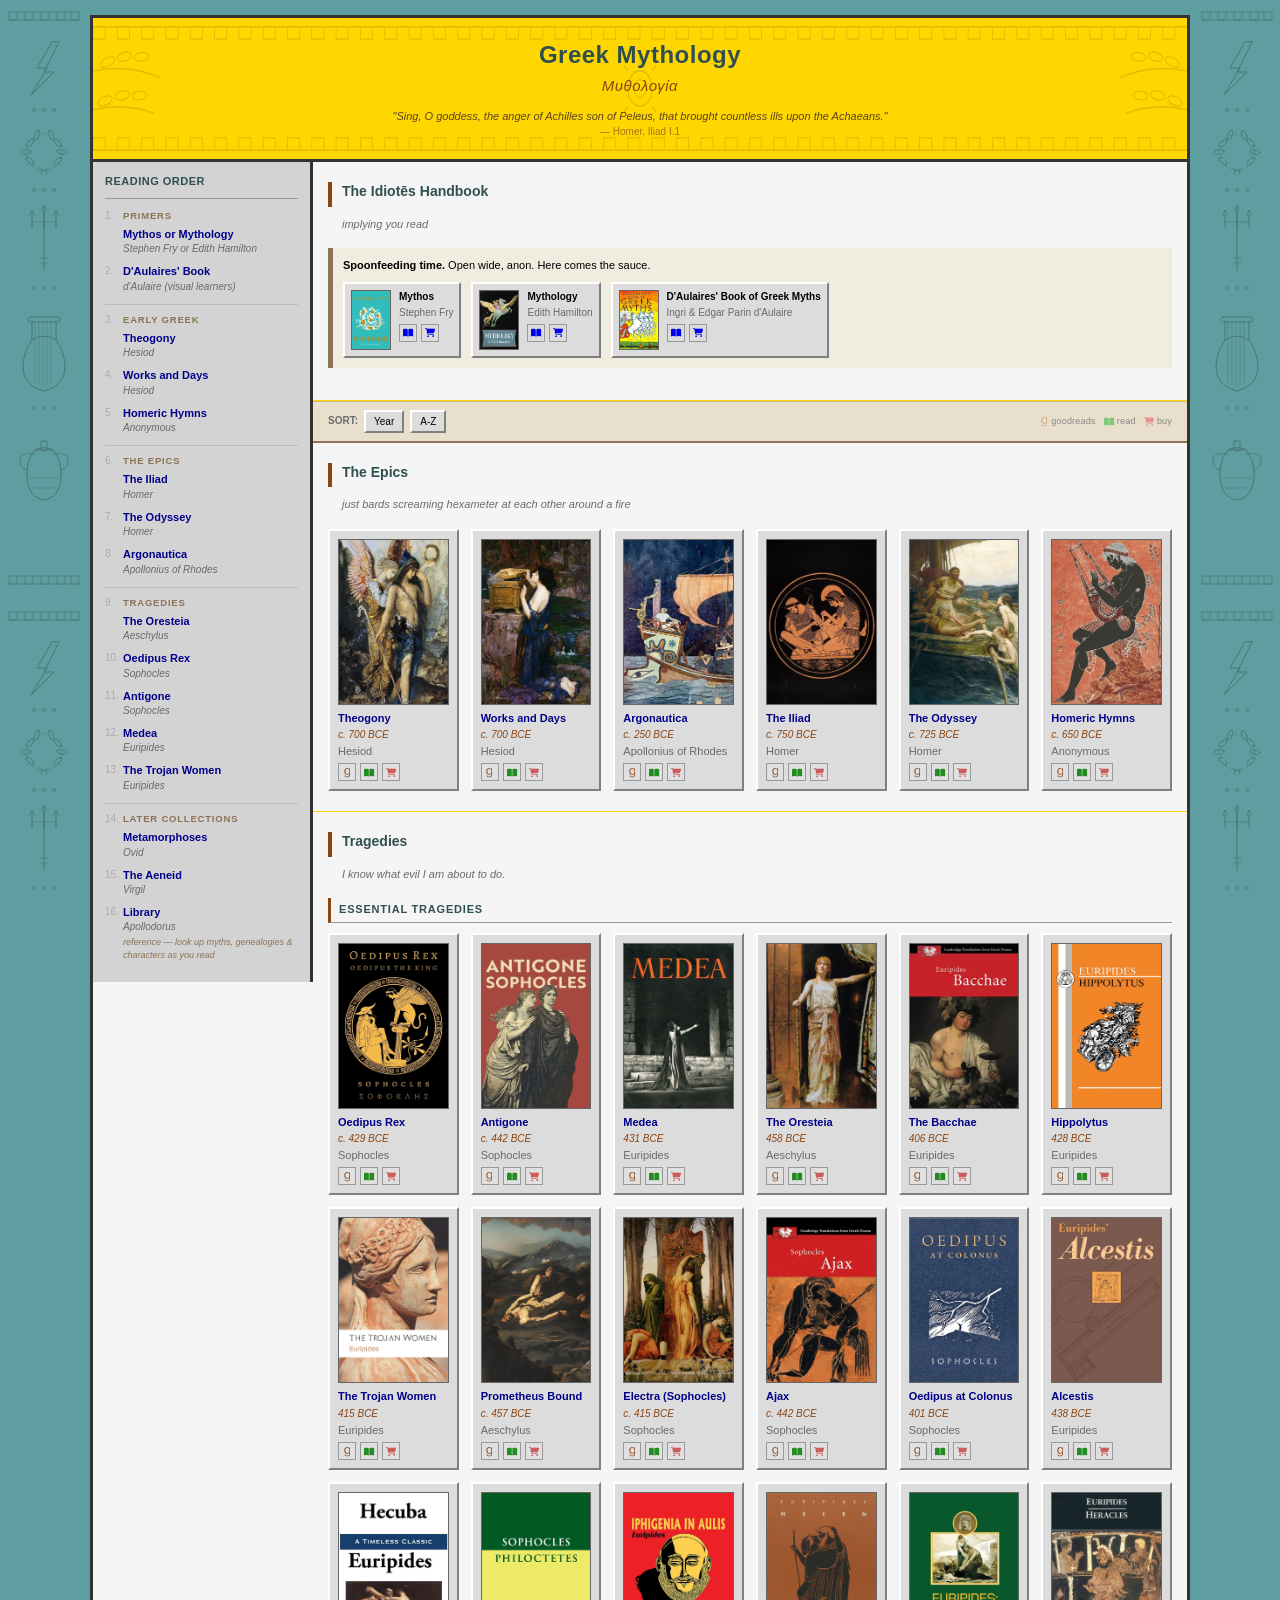
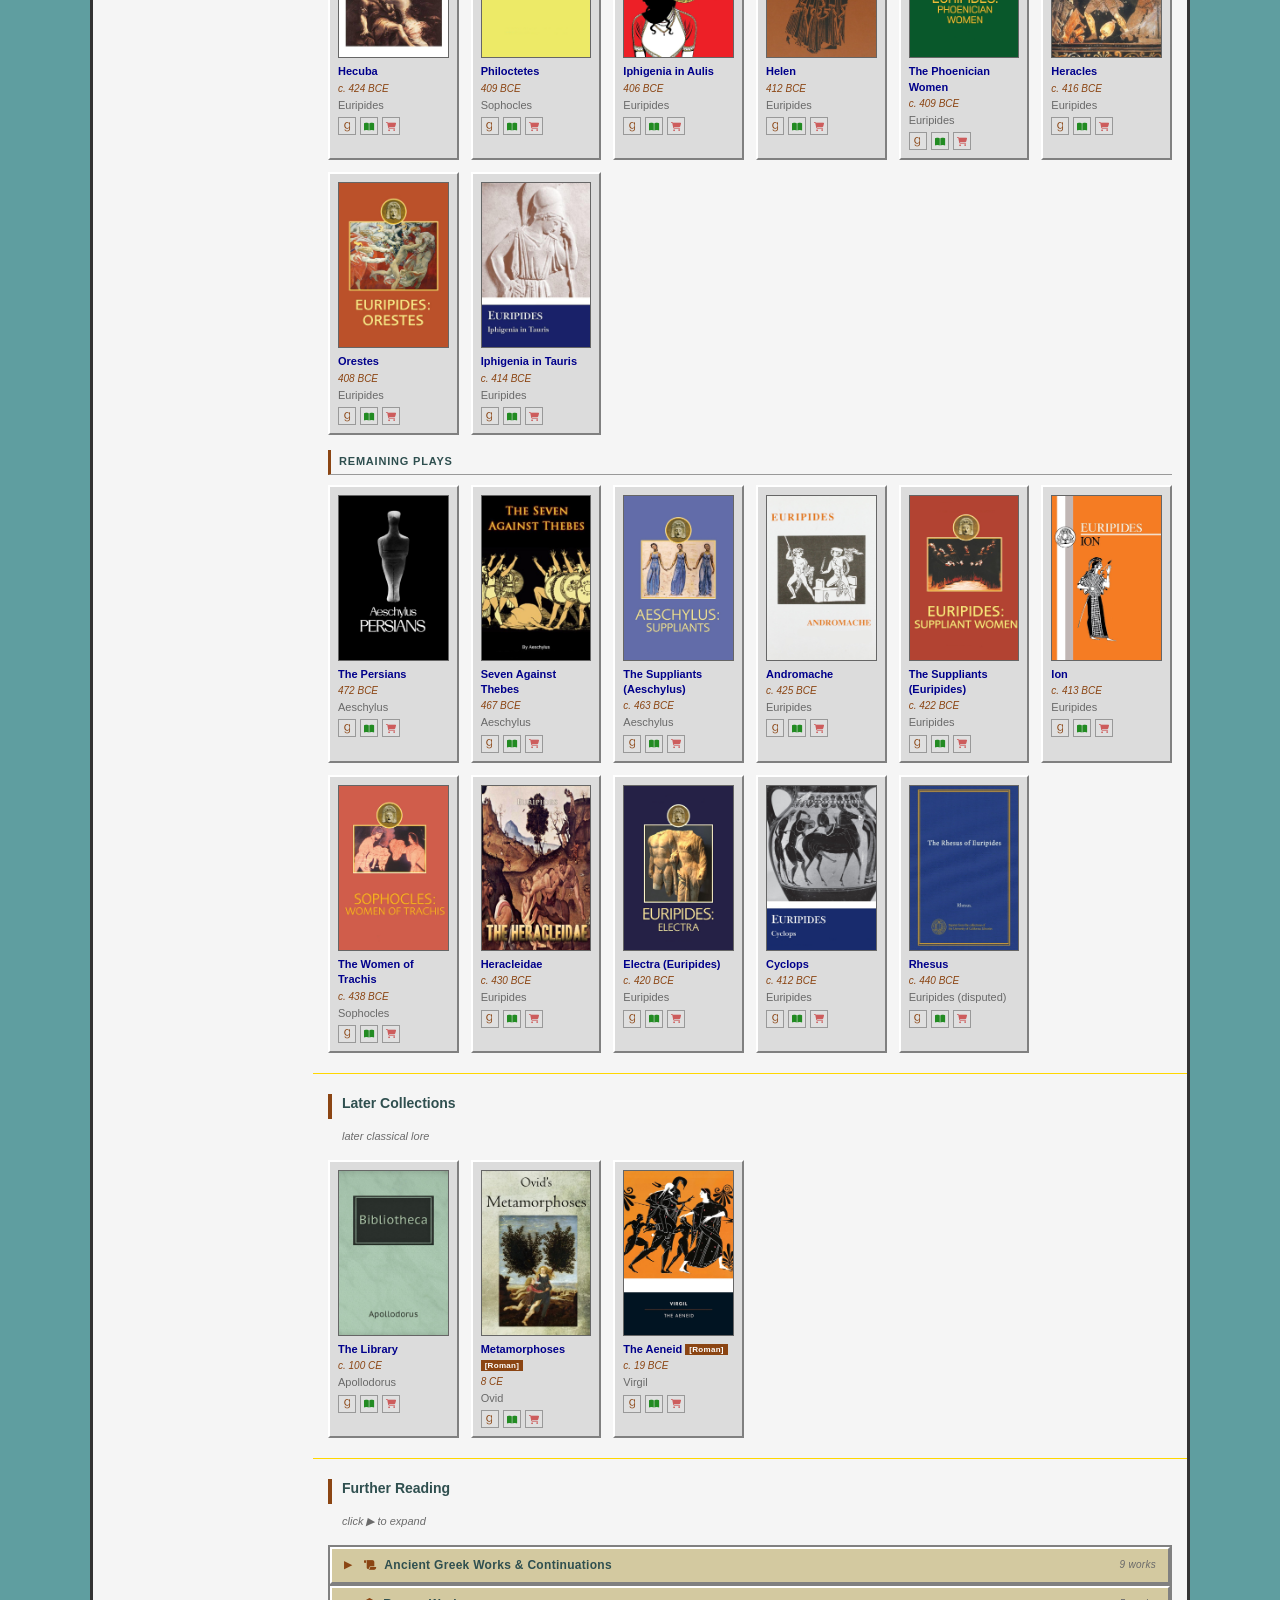
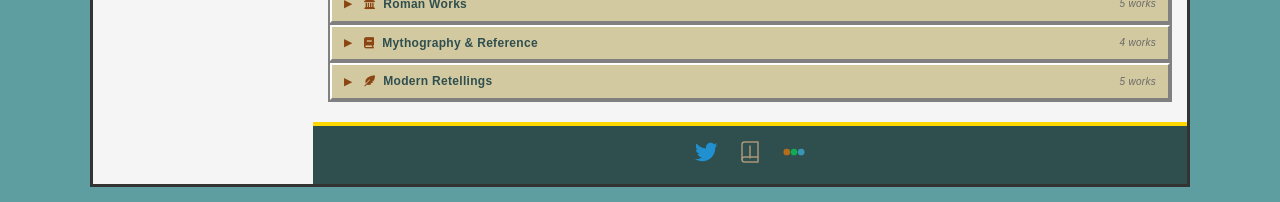
==== commit 815e14e5: "final-fix" ====
--- a/greek-mythology/index.html
+++ b/greek-mythology/index.html
@@ -27,27 +27,10 @@
             font-size: 12px;
         }
 
-        /* ═══════════════════════════════════════════════════════════
-           GREEK MYTHOLOGY SIDE PANELS — PERFECTLY SYMMETRIC
-           Both sides: IDENTICAL 
-           
-           Motifs (top → bottom, 600px tile):
-           ① Meander border strip (Greek key — the eternal pattern)
-           ② Lightning bolt of Zeus — king of gods
-           ③ · · · three-dot divider · · ·
-           ④ Laurel wreath — victory, Apollo, immortality
-           ⑤ · · · three-dot divider · · ·
-           ⑥ Trident of Poseidon — sea, earthquakes, horses
-           ⑦ · · · three-dot divider · · ·
-           ⑧ Lyre of Apollo — music, poetry, the sun
-           ⑨ · · · three-dot divider · · ·
-           ⑩ Amphora — wine, Dionysus, ancient vessels
-           ⑪ · · · three-dot divider · · ·
-           ⑫ Caduceus serpent — Hermes, messenger, duality
-           ⑬ Meander border strip (closes the tile)
-           
-           Opacity: 0.25 — ink-whisper
-        ═══════════════════════════════════════════════════════════ */
+        /* ═══ SIDE PANELS — fixed background, 90×600px SVG tile (repeated-y)
+           Motifs: meander borders · Zeus bolt · laurel wreath · Poseidon trident
+                   Apollo lyre · Amphora · bottom meander  |  opacity: 0.25
+        ═══ */
 
         body::before,
         body::after {
@@ -61,9 +44,9 @@
             z-index: 0;
             opacity: 0.25;
             /* SAME SVG on both sides — perfect symmetry */
-            background-image: url("data:image/svg+xml,%3Csvg xmlns='http://www.w3.org/2000/svg' viewBox='0 0 90 600' width='90' height='600'%3E%3Cg fill='none' stroke='%23000' stroke-linecap='round' stroke-linejoin='round'%3E%3C!-- ① TOP MEANDER BORDER --%3E%3Cline x1='10' y1='12' x2='80' y2='12' stroke-width='0.7'/%3E%3Cpath d='M10,12 L10,20 L18,20 L18,12' stroke-width='0.7'/%3E%3Cpath d='M26,12 L26,20 L34,20 L34,12' stroke-width='0.7'/%3E%3Cpath d='M42,12 L42,20 L50,20 L50,12' stroke-width='0.7'/%3E%3Cpath d='M58,12 L58,20 L66,20 L66,12' stroke-width='0.7'/%3E%3Cpath d='M72,12 L72,20 L80,20 L80,12' stroke-width='0.7'/%3E%3Cline x1='10' y1='20' x2='80' y2='20' stroke-width='0.7'/%3E%3C!-- ② ZEUS LIGHTNING BOLT --%3E%3Cpath d='M53,42 L38,68 L48,68 L32,95 L55,72 L45,72 L60,42 Z' stroke-width='1'/%3E%3C!-- ③ dot divider --%3E%3Ccircle cx='35' cy='110' r='1.5' stroke-width='0.7'/%3E%3Ccircle cx='45' cy='110' r='1.5' stroke-width='0.7'/%3E%3Ccircle cx='55' cy='110' r='1.5' stroke-width='0.7'/%3E%3C!-- ④ LAUREL WREATH (Apollo / Victory) --%3E%3Ccircle cx='45' cy='152' r='18' stroke-width='0.55' stroke-dasharray='2,3.5'/%3E%3C!-- left leaves --%3E%3Cellipse cx='31' cy='143' rx='5' ry='2.3' transform='rotate(-42 31 143)' stroke-width='0.8'/%3E%3Cellipse cx='27' cy='152' rx='5' ry='2.3' transform='rotate(-4 27 152)' stroke-width='0.8'/%3E%3Cellipse cx='31' cy='161' rx='5' ry='2.3' transform='rotate(42 31 161)' stroke-width='0.8'/%3E%3C!-- right leaves --%3E%3Cellipse cx='59' cy='143' rx='5' ry='2.3' transform='rotate(42 59 143)' stroke-width='0.8'/%3E%3Cellipse cx='63' cy='152' rx='5' ry='2.3' transform='rotate(4 63 152)' stroke-width='0.8'/%3E%3Cellipse cx='59' cy='161' rx='5' ry='2.3' transform='rotate(-42 59 161)' stroke-width='0.8'/%3E%3C!-- top leaves --%3E%3Cellipse cx='38' cy='135' rx='5' ry='2.3' transform='rotate(-70 38 135)' stroke-width='0.8'/%3E%3Cellipse cx='52' cy='135' rx='5' ry='2.3' transform='rotate(70 52 135)' stroke-width='0.8'/%3E%3C!-- ribbon knot --%3E%3Cpath d='M41,169 Q45,173 49,169' stroke-width='0.9'/%3E%3Cpath d='M43,169 L42,174 M47,169 L48,174' stroke-width='0.7'/%3E%3C!-- ⑤ dot divider --%3E%3Ccircle cx='35' cy='190' r='1.5' stroke-width='0.7'/%3E%3Ccircle cx='45' cy='190' r='1.5' stroke-width='0.7'/%3E%3Ccircle cx='55' cy='190' r='1.5' stroke-width='0.7'/%3E%3C!-- ⑥ TRIDENT OF POSEIDON --%3E%3Cline x1='45' y1='210' x2='45' y2='270' stroke-width='1'/%3E%3C!-- shaft bands --%3E%3Cline x1='41' y1='258' x2='49' y2='258' stroke-width='0.7'/%3E%3Cline x1='41' y1='263' x2='49' y2='263' stroke-width='0.7'/%3E%3C!-- three prongs --%3E%3Cline x1='45' y1='210' x2='45' y2='228' stroke-width='1.1'/%3E%3Cline x1='33' y1='215' x2='33' y2='228' stroke-width='1'/%3E%3Cline x1='57' y1='215' x2='57' y2='228' stroke-width='1'/%3E%3C!-- prong tips --%3E%3Cpath d='M43,210 L45,205 L47,210' stroke-width='0.9'/%3E%3Cpath d='M31,215 L33,210 L35,215' stroke-width='0.9'/%3E%3Cpath d='M55,215 L57,210 L59,215' stroke-width='0.9'/%3E%3C!-- crossbar connecting outer prongs to shaft --%3E%3Cline x1='33' y1='222' x2='45' y2='222' stroke-width='0.7'/%3E%3Cline x1='45' y1='222' x2='57' y2='222' stroke-width='0.7'/%3E%3C!-- ⑦ dot divider --%3E%3Ccircle cx='35' cy='288' r='1.5' stroke-width='0.7'/%3E%3Ccircle cx='45' cy='288' r='1.5' stroke-width='0.7'/%3E%3Ccircle cx='55' cy='288' r='1.5' stroke-width='0.7'/%3E%3C!-- ⑧ LYRE OF APOLLO --%3E%3Cpath d='M33,340 Q24,353 24,367 Q24,386 45,391 Q66,386 66,367 Q66,353 57,340' stroke-width='1'/%3E%3Cpath d='M33,340 Q45,332 57,340' stroke-width='1'/%3E%3Cline x1='33' y1='340' x2='33' y2='321' stroke-width='1'/%3E%3Cline x1='57' y1='340' x2='57' y2='321' stroke-width='1'/%3E%3Crect x='29' y='317' width='32' height='5' rx='2.5' stroke-width='0.9'/%3E%3C!-- 5 strings --%3E%3Cline x1='36' y1='321' x2='36' y2='382' stroke-width='0.5'/%3E%3Cline x1='40' y1='321' x2='40' y2='385' stroke-width='0.5'/%3E%3Cline x1='44' y1='321' x2='44' y2='386' stroke-width='0.5'/%3E%3Cline x1='48' y1='321' x2='48' y2='385' stroke-width='0.5'/%3E%3Cline x1='52' y1='321' x2='52' y2='382' stroke-width='0.5'/%3E%3C!-- ⑨ dot divider --%3E%3Ccircle cx='35' cy='408' r='1.5' stroke-width='0.7'/%3E%3Ccircle cx='45' cy='408' r='1.5' stroke-width='0.7'/%3E%3Ccircle cx='55' cy='408' r='1.5' stroke-width='0.7'/%3E%3C!-- ⑩ AMPHORA (Dionysus / wine / ancient Greece) --%3E%3Cpath d='M36,450 Q29,458 28,470 Q27,483 32,492 Q37,499 45,500 Q53,499 58,492 Q63,483 62,470 Q61,458 54,450 Z' stroke-width='1'/%3E%3Cpath d='M36,450 Q45,445 54,450' stroke-width='0.9'/%3E%3Crect x='42' y='441' width='6' height='10' rx='1' stroke-width='0.9'/%3E%3C!-- handles --%3E%3Cpath d='M28,470 Q20,468 21,459 Q22,452 36,454' stroke-width='0.8'/%3E%3Cpath d='M62,470 Q70,468 69,459 Q68,452 54,454' stroke-width='0.8'/%3E%3C!-- decorative lines on body --%3E%3Cline x1='30' y1='478' x2='60' y2='478' stroke-width='0.5'/%3E%3Cline x1='31' y1='488' x2='59' y2='488' stroke-width='0.5'/%3E%3C!-- ⑬ BOTTOM MEANDER BORDER --%3E%3Cline x1='10' y1='576' x2='80' y2='576' stroke-width='0.7'/%3E%3Cpath d='M10,576 L10,584 L18,584 L18,576' stroke-width='0.7'/%3E%3Cpath d='M26,576 L26,584 L34,584 L34,576' stroke-width='0.7'/%3E%3Cpath d='M42,576 L42,584 L50,584 L50,576' stroke-width='0.7'/%3E%3Cpath d='M58,576 L58,584 L66,584 L66,576' stroke-width='0.7'/%3E%3Cpath d='M72,576 L72,584 L80,584 L80,576' stroke-width='0.7'/%3E%3Cline x1='10' y1='584' x2='80' y2='584' stroke-width='0.7'/%3E%3C/g%3E%3C/svg%3E");
+            background-image: url("data:image/svg+xml,%3Csvg xmlns='http://www.w3.org/2000/svg' viewBox='0 0 90 600' width='90' height='600'%3E%3Cg fill='none' stroke='%23000' stroke-linecap='round' stroke-linejoin='round'%3E%3C!-- ① TOP MEANDER BORDER --%3E%3Cline x1='10' y1='12' x2='80' y2='12' stroke-width='0.7'/%3E%3Cpath d='M10,12 L10,20 L18,20 L18,12' stroke-width='0.7'/%3E%3Cpath d='M26,12 L26,20 L34,20 L34,12' stroke-width='0.7'/%3E%3Cpath d='M42,12 L42,20 L50,20 L50,12' stroke-width='0.7'/%3E%3Cpath d='M58,12 L58,20 L66,20 L66,12' stroke-width='0.7'/%3E%3Cpath d='M72,12 L72,20 L80,20 L80,12' stroke-width='0.7'/%3E%3Cline x1='10' y1='20' x2='80' y2='20' stroke-width='0.7'/%3E%3C!-- ② ZEUS LIGHTNING BOLT --%3E%3Cpath d='M53,42 L38,68 L48,68 L32,95 L55,72 L45,72 L60,42 Z' stroke-width='1'/%3E%3C!-- ③ dot divider --%3E%3Ccircle cx='35' cy='110' r='1.5' stroke-width='0.7'/%3E%3Ccircle cx='45' cy='110' r='1.5' stroke-width='0.7'/%3E%3Ccircle cx='55' cy='110' r='1.5' stroke-width='0.7'/%3E%3C!-- ④ LAUREL WREATH (Apollo / Victory) --%3E%3Ccircle cx='45' cy='152' r='18' stroke-width='0.55' stroke-dasharray='2,3.5'/%3E%3C!-- left leaves --%3E%3Cellipse cx='31' cy='143' rx='5' ry='2.3' transform='rotate(-42 31 143)' stroke-width='0.8'/%3E%3Cellipse cx='27' cy='152' rx='5' ry='2.3' transform='rotate(-4 27 152)' stroke-width='0.8'/%3E%3Cellipse cx='31' cy='161' rx='5' ry='2.3' transform='rotate(42 31 161)' stroke-width='0.8'/%3E%3C!-- right leaves --%3E%3Cellipse cx='59' cy='143' rx='5' ry='2.3' transform='rotate(42 59 143)' stroke-width='0.8'/%3E%3Cellipse cx='63' cy='152' rx='5' ry='2.3' transform='rotate(4 63 152)' stroke-width='0.8'/%3E%3Cellipse cx='59' cy='161' rx='5' ry='2.3' transform='rotate(-42 59 161)' stroke-width='0.8'/%3E%3C!-- top leaves --%3E%3Cellipse cx='38' cy='135' rx='5' ry='2.3' transform='rotate(-70 38 135)' stroke-width='0.8'/%3E%3Cellipse cx='52' cy='135' rx='5' ry='2.3' transform='rotate(70 52 135)' stroke-width='0.8'/%3E%3C!-- ribbon knot --%3E%3Cpath d='M41,169 Q45,173 49,169' stroke-width='0.9'/%3E%3Cpath d='M43,169 L42,174 M47,169 L48,174' stroke-width='0.7'/%3E%3C!-- ⑤ dot divider --%3E%3Ccircle cx='35' cy='190' r='1.5' stroke-width='0.7'/%3E%3Ccircle cx='45' cy='190' r='1.5' stroke-width='0.7'/%3E%3Ccircle cx='55' cy='190' r='1.5' stroke-width='0.7'/%3E%3C!-- ⑥ TRIDENT OF POSEIDON --%3E%3Cline x1='45' y1='210' x2='45' y2='270' stroke-width='1'/%3E%3C!-- shaft bands --%3E%3Cline x1='41' y1='258' x2='49' y2='258' stroke-width='0.7'/%3E%3Cline x1='41' y1='263' x2='49' y2='263' stroke-width='0.7'/%3E%3C!-- three prongs --%3E%3Cline x1='45' y1='210' x2='45' y2='228' stroke-width='1.1'/%3E%3Cline x1='33' y1='215' x2='33' y2='228' stroke-width='1'/%3E%3Cline x1='57' y1='215' x2='57' y2='228' stroke-width='1'/%3E%3C!-- prong tips --%3E%3Cpath d='M43,210 L45,205 L47,210' stroke-width='0.9'/%3E%3Cpath d='M31,215 L33,210 L35,215' stroke-width='0.9'/%3E%3Cpath d='M55,215 L57,210 L59,215' stroke-width='0.9'/%3E%3C!-- crossbar connecting outer prongs to shaft --%3E%3Cline x1='33' y1='222' x2='45' y2='222' stroke-width='0.7'/%3E%3Cline x1='45' y1='222' x2='57' y2='222' stroke-width='0.7'/%3E%3C!-- ⑦ dot divider --%3E%3Ccircle cx='35' cy='288' r='1.5' stroke-width='0.7'/%3E%3Ccircle cx='45' cy='288' r='1.5' stroke-width='0.7'/%3E%3Ccircle cx='55' cy='288' r='1.5' stroke-width='0.7'/%3E%3C!-- ⑧ LYRE OF APOLLO --%3E%3Cpath d='M33,340 Q24,353 24,367 Q24,386 45,391 Q66,386 66,367 Q66,353 57,340' stroke-width='1'/%3E%3Cpath d='M33,340 Q45,332 57,340' stroke-width='1'/%3E%3Cline x1='33' y1='340' x2='33' y2='321' stroke-width='1'/%3E%3Cline x1='57' y1='340' x2='57' y2='321' stroke-width='1'/%3E%3Crect x='29' y='317' width='32' height='5' rx='2.5' stroke-width='0.9'/%3E%3C!-- 5 strings --%3E%3Cline x1='36' y1='321' x2='36' y2='382' stroke-width='0.5'/%3E%3Cline x1='40' y1='321' x2='40' y2='385' stroke-width='0.5'/%3E%3Cline x1='44' y1='321' x2='44' y2='386' stroke-width='0.5'/%3E%3Cline x1='48' y1='321' x2='48' y2='385' stroke-width='0.5'/%3E%3Cline x1='52' y1='321' x2='52' y2='382' stroke-width='0.5'/%3E%3C!-- ⑨ dot divider --%3E%3Ccircle cx='35' cy='408' r='1.5' stroke-width='0.7'/%3E%3Ccircle cx='45' cy='408' r='1.5' stroke-width='0.7'/%3E%3Ccircle cx='55' cy='408' r='1.5' stroke-width='0.7'/%3E%3C!-- ⑩ AMPHORA (Dionysus / wine / ancient Greece) --%3E%3Cpath d='M36,450 Q29,458 28,470 Q27,483 32,492 Q37,499 45,500 Q53,499 58,492 Q63,483 62,470 Q61,458 54,450 Z' stroke-width='1'/%3E%3Cpath d='M36,450 Q45,445 54,450' stroke-width='0.9'/%3E%3Crect x='42' y='441' width='6' height='10' rx='1' stroke-width='0.9'/%3E%3C!-- handles --%3E%3Cpath d='M28,470 Q20,468 21,459 Q22,452 36,454' stroke-width='0.8'/%3E%3Cpath d='M62,470 Q70,468 69,459 Q68,452 54,454' stroke-width='0.8'/%3E%3C!-- decorative lines on body --%3E%3Cline x1='30' y1='478' x2='60' y2='478' stroke-width='0.5'/%3E%3Cline x1='31' y1='488' x2='59' y2='488' stroke-width='0.5'/%3E%3C!-- ⑪ BOTTOM MEANDER BORDER --%3E%3Cline x1='10' y1='576' x2='80' y2='576' stroke-width='0.7'/%3E%3Cpath d='M10,576 L10,584 L18,584 L18,576' stroke-width='0.7'/%3E%3Cpath d='M26,576 L26,584 L34,584 L34,576' stroke-width='0.7'/%3E%3Cpath d='M42,576 L42,584 L50,584 L50,576' stroke-width='0.7'/%3E%3Cpath d='M58,576 L58,584 L66,584 L66,576' stroke-width='0.7'/%3E%3Cpath d='M72,576 L72,584 L80,584 L80,576' stroke-width='0.7'/%3E%3Cline x1='10' y1='584' x2='80' y2='584' stroke-width='0.7'/%3E%3C/g%3E%3C/svg%3E");
             background-size: 90px 600px;
-            background-position: center 0px;
+            background-position: center 0;
             background-repeat: repeat-y;
         }
 
@@ -75,12 +58,7 @@
             body::after { display: none; }
         }
 
-        /* ═══ HERO HEADER — Greek ink art overlay
-           Symmetric: left side = right side (mirrored)
-           Motifs: Laurel fronds from edges + Greek key top/bottom
-           + centered sun-ray medallion (Helios / Apollo)
-           Opacity: 0.12 — barely-there pencil breath
-        ═══════════════════════════════════════════════════════════ */
+        /* ═══ HERO — SVG overlay: meander borders + sun medallion + symmetric laurel fronds  |  opacity: 0.12 ═══ */
         .hero::before {
             content: '';
             position: absolute;
@@ -98,7 +76,7 @@
         /* ═══ MAIN CONTAINER ═══ */
         .layout {
             display: grid;
-            grid-template-columns: 200px 1fr;
+            grid-template-columns: 220px 1fr;
             max-width: 1100px;
             margin: 15px auto;
             background: #f5f5f5;
@@ -111,8 +89,8 @@
             padding: 12px;
             border-right: 3px solid #333;
             position: sticky;
-            top: 15px;
-            max-height: calc(100vh - 30px);
+            top: 0;
+            max-height: 100vh;
             overflow-y: auto;
             align-self: start;
         }
@@ -122,8 +100,10 @@
             font-weight: bold;
             color: #2f4f4f;
             margin-bottom: 10px;
+            padding-bottom: 8px;
             text-transform: uppercase;
             letter-spacing: 0.5px;
+            border-bottom: 1px solid #999;
         }
 
         .reading-order ol {
@@ -143,9 +123,30 @@
             content: counter(item) ".";
             position: absolute;
             left: 0;
+            font-weight: normal;
+            color: #aaa;
+            font-size: 10px;
+        }
+
+        .reading-order li.group-start {
+            margin-top: 10px;
+            padding-top: 8px;
+            border-top: 1px solid #bbb;
+        }
+
+        .reading-order li.group-start:first-child {
+            margin-top: 0;
+            padding-top: 0;
+            border-top: none;
+        }
+
+        .reading-order .group-label {
+            font-size: 9.5px;
             font-weight: bold;
-            color: #000;
-            font-size: 10px;
+            text-transform: uppercase;
+            letter-spacing: 0.8px;
+            color: #8b7355;
+            margin-bottom: 5px;
         }
 
         .reading-order .sidebar-title {
@@ -160,6 +161,17 @@
 
         .reading-order .sidebar-title a:hover {
             text-decoration: underline;
+        }
+
+        @keyframes bookFlash {
+            0%   { background: #ffd700; box-shadow: 0 0 0 4px #ffd700; }
+            60%  { background: #fff9c4; box-shadow: 0 0 0 4px #ffe066; }
+            100% { background: transparent; box-shadow: none; }
+        }
+
+        .book-flash {
+            animation: bookFlash 2.5s ease-out forwards;
+            border-radius: 2px;
         }
 
         .reading-order .sidebar-author {
@@ -173,38 +185,47 @@
             position: relative;
             overflow: hidden;
             background: #ffd700;
-            padding: 12px 15px;
+            padding: 20px 15px;
             border-bottom: 3px solid #333;
             text-align: center;
+            grid-column: 1 / -1;
         }
 
         .hero h1 {
-            font-size: 20px;
+            font-size: 24px;
             color: #2f4f4f;
             font-weight: bold;
-            margin-bottom: 4px;
+            margin-bottom: 3px;
             letter-spacing: 0.5px;
         }
 
         .hero .greek {
-            font-size: 13px;
+            font-size: 15px;
             color: #8b4513;
             font-style: italic;
-            margin-bottom: 6px;
+            margin-bottom: 12px;
+            letter-spacing: 0.5px;
         }
 
         .hero .quote {
             font-size: 11px;
-            color: #696969;
+            color: #5a4020;
             font-style: italic;
             max-width: 500px;
-            margin: 0 auto;
+            margin: 8px auto 0;
+            line-height: 1.6;
+        }
+
+        .hero .quote-attr {
+            font-size: 10px;
+            color: #8b4513;
+            opacity: 0.7;
         }
 
         /* ═══ SECTIONS (Tighter) ═══ */
         .section {
-            padding: 15px;
-            border-bottom: 2px solid #999;
+            padding: 20px 15px;
+            border-bottom: 1px solid #ffd700;
         }
 
         .section-title {
@@ -214,14 +235,13 @@
             margin-bottom: 10px;
             padding-bottom: 5px;
             padding-left: 10px;
-            border-bottom: 2px solid #8b4513;
-            border-left: 4px solid #ffd700;
+            border-left: 4px solid #8b4513;
         }
 
         .section-intro {
-            font-size: 10px;
-            color: #aaa;
-            margin-bottom: 12px;
+            font-size: 11px;
+            color: #6b6b6b;
+            margin-bottom: 16px;
             font-style: italic;
             padding-left: 14px;
         }
@@ -229,19 +249,19 @@
         .subsection-title {
             font-size: 11px;
             font-weight: bold;
-            color: #696969;
+            color: #2f4f4f;
             text-transform: uppercase;
             letter-spacing: 0.8px;
             margin: 15px 0 10px 0;
-            padding-bottom: 4px;
-            border-bottom: 1px dashed #ccc;
+            padding: 4px 0 4px 8px;
+            border-bottom: 1px solid #999;
+            border-left: 3px solid #8b4513;
         }
 
         /* ═══ BEGINNER NOTICE (Simpler) ═══ */
         .beginner-notice {
-            background: #fffacd;
-            border: 2px solid #ffd700;
-            border-left: 5px solid #ffa500;
+            background: #f0ece0;
+            border-left: 5px solid #8b7355;
             padding: 10px;
             margin-bottom: 12px;
         }
@@ -261,16 +281,26 @@
         .beginner-book {
             display: flex;
             gap: 8px;
-            background: #fff;
+            background: #dcdcdc;
             padding: 6px;
-            border: 1px solid #ccc;
+            border-top: 2px solid #fff;
+            border-left: 2px solid #fff;
+            border-right: 2px solid #808080;
+            border-bottom: 2px solid #808080;
+            transition: background 0.15s, border-color 0.15s;
+        }
+
+        .beginner-book:hover {
+            background: #b8cece;
+            border-top-color: #5f9ea0;
+            border-left-color: #5f9ea0;
         }
 
         .beginner-book img {
             width: 40px;
             height: 60px;
             object-fit: cover;
-            border: 1px solid #999;
+            border: 1px solid #666;
         }
 
         .beginner-book-info {
@@ -313,24 +343,26 @@
         .epic-list {
             display: grid;
             grid-template-columns: repeat(auto-fill, minmax(130px, 1fr));
-            gap: 8px;
+            gap: 12px;
         }
 
         .epic-book {
             display: flex;
             flex-direction: column;
-            padding: 6px;
+            padding: 8px;
             background: #dcdcdc;
             border-top: 2px solid #fff;
             border-left: 2px solid #fff;
             border-right: 2px solid #808080;
             border-bottom: 2px solid #808080;
-            transition: background 0.1s;
+            transition: background 0.15s, border-color 0.15s, box-shadow 0.15s;
         }
 
         .epic-book:hover {
-            background: #c8d8d8;
+            background: #b8cece;
             border-top-color: #5f9ea0;
+            border-left-color: #5f9ea0;
+            box-shadow: inset 0 0 0 1px #5f9ea040;
         }
 
         .epic-book-cover {
@@ -488,11 +520,42 @@
             display: flex;
         }
 
+        .scope-wrapper {
+            display: none;
+            gap: 4px;
+            align-items: center;
+        }
+
+        .scope-wrapper.active {
+            display: flex;
+        }
+
+        .icon-legend {
+            margin-left: auto;
+            display: flex;
+            gap: 8px;
+            align-items: center;
+            font-size: 9px;
+            color: #888;
+            letter-spacing: 0.2px;
+        }
+
+        .icon-legend span {
+            display: flex;
+            align-items: center;
+            gap: 3px;
+            white-space: nowrap;
+        }
+
+        .icon-legend i {
+            font-size: 9px;
+        }
+
         /* .item-note — used in sidebar reading-order list */
         .item-note {
             flex-basis: 100%;
             font-size: 9px;
-            color: #cd5c5c;
+            color: #8b7355;
             font-style: italic;
             margin-top: 2px;
         }
@@ -518,6 +581,7 @@
         .modal-content {
             background: #f5f5f5;
             border: 3px solid #333;
+            border-top: 4px solid #ffd700;
             padding: 15px;
             max-width: 450px;
             width: 90%;
@@ -564,6 +628,26 @@
 
         .version-item:last-child {
             border-bottom: none;
+        }
+
+        .version-item.is-recommended {
+            background: #fffbe6;
+            border-left: 4px solid #ffd700;
+            padding-left: 6px;
+        }
+
+        .version-item.is-recommended:hover {
+            background: #fff5c0;
+        }
+
+        .version-item.is-bilingual {
+            background: #f4faf4;
+            border-left: 4px solid #228b22;
+            padding-left: 6px;
+        }
+
+        .version-item.is-bilingual:hover {
+            background: #e8f5e8;
         }
 
         .version-info {
@@ -626,11 +710,11 @@
         /* ═══ FOOTER ═══ */
         footer {
             text-align: center;
-            padding: 12px;
-            background: #696969;
-            color: #fff;
+            padding: 14px 12px 12px;
+            background: #2f4f4f;
+            color: #d8ead8;
             font-size: 10px;
-            border-top: 3px solid #333;
+            border-top: 3px solid #ffd700;
         }
 
         footer a {
@@ -651,14 +735,46 @@
             display: none;
         }
 
+        .drawer-close-strip {
+            display: none;
+        }
+
         /* ═══ MOBILE RESPONSIVE ═══ */
         @media (max-width: 768px) {
+
+            body {
+                background: #f5f5f5;
+            }
+
+            /* ── LAYOUT ── */
             .layout {
-                margin: 10px;
+                margin: 0;
+                border-left: none;
+                border-right: none;
                 grid-template-columns: 1fr;
             }
 
-            /* Hide sidebar from normal flow on mobile */
+            /* ── HERO ── */
+            .hero {
+                padding: 16px 12px;
+            }
+
+            .hero h1 {
+                font-size: 20px;
+            }
+
+            .hero .greek {
+                font-size: 13px;
+                margin-bottom: 8px;
+            }
+
+            .hero .quote {
+                font-size: 10px;
+                max-width: 100%;
+                padding: 0 8px;
+            }
+
+            /* ── SIDEBAR — bottom drawer ── */
             .reading-order {
                 display: none;
                 position: fixed;
@@ -671,15 +787,47 @@
                 border-right: none;
                 border-top: 3px solid #333;
                 z-index: 1000;
-                border-radius: 0;
+                padding-bottom: 24px;
             }
 
-            /* When drawer is open */
             .reading-order.drawer-open {
                 display: block;
             }
 
-            /* Backdrop overlay */
+            /* h3 hidden on mobile — drawer-close-strip already serves as the drawer title */
+            .reading-order h3 {
+                display: none;
+            }
+
+            /* ── IN-DRAWER CLOSE STRIP ── */
+            .drawer-close-strip {
+                display: flex;
+                align-items: center;
+                justify-content: space-between;
+                position: sticky;
+                top: 0;
+                background: #c8c8c8;
+                border-bottom: 1px solid #999;
+                padding: 6px 10px;
+                margin: -12px -12px 10px -12px;
+                font-size: 11px;
+                font-weight: bold;
+                color: #2f4f4f;
+                z-index: 1;
+            }
+
+            .drawer-close-strip button {
+                background: none;
+                border: none;
+                font-size: 16px;
+                cursor: pointer;
+                color: #2f4f4f;
+                padding: 0 4px;
+                line-height: 1;
+                font-family: inherit;
+            }
+
+            /* ── BACKDROP ── */
             .drawer-backdrop {
                 display: none;
                 position: fixed;
@@ -692,34 +840,93 @@
                 display: block;
             }
 
-            /* Floating toggle button */
+            /* ── DRAWER TOGGLE BUTTON ── */
             .drawer-toggle {
                 display: flex;
+                align-items: center;
+                gap: 6px;
                 position: fixed;
                 bottom: 16px;
-                right: 16px;
+                left: 50%;
+                transform: translateX(-50%);
                 z-index: 1001;
                 background: #ffd700;
                 border: 2px solid #333;
-                padding: 8px 12px;
+                padding: 8px 14px;
                 font-family: inherit;
-                font-size: 11px;
+                font-size: 12px;
                 font-weight: bold;
                 cursor: pointer;
                 box-shadow: 2px 2px 0 #333;
+                white-space: nowrap;
             }
 
+            /* ── SECTIONS ── */
             .section {
+                padding: 12px 10px;
+            }
+
+            .section-title {
+                font-size: 13px;
+            }
+
+            .subsection-title {
+                font-size: 10px;
+            }
+
+            /* ── BEGINNER BOOKS ── */
+            .beginner-books {
+                flex-direction: column;
+                gap: 8px;
+            }
+
+            .beginner-book {
+                width: 100%;
+            }
+
+            /* ── BOOK CARDS ── */
+            .epic-list {
+                grid-template-columns: repeat(auto-fill, minmax(90px, 1fr));
+                gap: 8px;
+            }
+
+            .epic-book {
+                padding: 6px;
+            }
+
+            /* ── SORT BAR ── */
+            .sort-container {
+                padding: 6px 10px;
+                gap: 4px;
+            }
+
+            .icon-legend {
+                display: none;
+            }
+
+            /* ── MODAL ── */
+            .modal-content {
+                width: 95%;
+                max-height: 85vh;
                 padding: 12px;
             }
 
-            .epic-list {
-                grid-template-columns: repeat(auto-fill, minmax(100px, 1fr));
+            /* ── FOOTER ── */
+            footer {
+                padding: 12px 10px 24px;
             }
 
-            .sort-container {
-                padding: 6px 12px;
+            /* ── MAIN CONTENT — clear FAB ── */
+            .main-content {
+                padding-bottom: 72px;
             }
+        }
+
+        /* ── SMALL PHONES (≤380px) ── */
+        @media (max-width: 380px) {
+            .hero h1 { font-size: 18px; }
+            .epic-list { grid-template-columns: repeat(auto-fill, minmax(80px, 1fr)); }
+            .sort-btn, .dir-btn, .clear-btn { padding: 3px 6px; font-size: 9px; }
         }
 
         .footer-icons {
@@ -727,6 +934,22 @@
             justify-content: center;
             gap: 20px;
             align-items: center;
+            margin-bottom: 8px;
+        }
+
+        .footer-icons a {
+            opacity: 0.8;
+            transition: opacity 0.15s;
+        }
+
+        .footer-icons a:hover {
+            opacity: 1;
+        }
+
+        .footer-icons svg {
+            display: block;
+            width: 24px;
+            height: 24px;
         }
 
         .roman-label {
@@ -825,7 +1048,7 @@
         .acc-book-title {
             font-size: 11.5px;
             font-weight: bold;
-            color: #1c1c5e;
+            color: #2f4f4f;
         }
 
         /* Author · date — follows title on same line, muted */
@@ -876,74 +1099,89 @@
 <body>
 
 <div class="drawer-backdrop" id="drawerBackdrop"></div>
-<button class="drawer-toggle" id="drawerToggle">📖 Reading Order</button>
+<button class="drawer-toggle" id="drawerToggle"><i class="fas fa-book-open"></i> Reading Order</button>
 
 <div class="layout">
+    <header class="hero">
+        <h1>Greek Mythology</h1>
+        <div class="greek">Μυθολογία</div>
+        <p class="quote">"Sing, O goddess, the anger of Achilles son of Peleus, that brought countless ills upon the Achaeans."</p>
+        <div class="quote-attr">— Homer, Iliad I.1</div>
+    </header>
     <aside class="reading-order">
+        <div class="drawer-close-strip" id="drawerCloseStrip">
+            <span>Reading Order</span>
+            <button onclick="closeDrawer()" aria-label="Close drawer">✕</button>
+        </div>
         <h3>Reading Order</h3>
         <ol>
-            <li>
-                <div class="sidebar-title"><a href="#anchor-mythos">Mythos or Mythology</a></div>
+            <li class="group-start">
+                <div class="group-label">Primers</div>
+                <div class="sidebar-title"><a href="#anchor-mythos" onclick="scrollToBook('anchor-mythos'); return false;">Mythos or Mythology</a></div>
                 <div class="sidebar-author">Stephen Fry or Edith Hamilton</div>
             </li>
             <li>
-                <div class="sidebar-title"><a href="#anchor-daulaires">D'Aulaires' Book</a></div>
+                <div class="sidebar-title"><a href="#anchor-daulaires" onclick="scrollToBook('anchor-daulaires'); return false;">D'Aulaires' Book</a></div>
                 <div class="sidebar-author">d'Aulaire (visual learners)</div>
             </li>
-            <li>
-                <div class="sidebar-title"><a href="#" onclick="showVersions('theogony'); return false;">Theogony</a></div>
+            <li class="group-start">
+                <div class="group-label">Early Greek</div>
+                <div class="sidebar-title"><a href="#anchor-theogony" onclick="scrollToBook('anchor-theogony'); return false;">Theogony</a></div>
                 <div class="sidebar-author">Hesiod</div>
             </li>
             <li>
-                <div class="sidebar-title"><a href="#" onclick="showVersions('worksanddays'); return false;">Works and Days</a></div>
+                <div class="sidebar-title"><a href="#anchor-worksanddays" onclick="scrollToBook('anchor-worksanddays'); return false;">Works and Days</a></div>
                 <div class="sidebar-author">Hesiod</div>
             </li>
             <li>
-                <div class="sidebar-title"><a href="#" onclick="showVersions('hymns'); return false;">Homeric Hymns</a></div>
+                <div class="sidebar-title"><a href="#anchor-homerichymns" onclick="scrollToBook('anchor-homerichymns'); return false;">Homeric Hymns</a></div>
                 <div class="sidebar-author">Anonymous</div>
             </li>
-            <li>
-                <div class="sidebar-title"><a href="#" onclick="showVersions('iliad'); return false;">The Iliad</a></div>
+            <li class="group-start">
+                <div class="group-label">The Epics</div>
+                <div class="sidebar-title"><a href="#anchor-iliad" onclick="scrollToBook('anchor-iliad'); return false;">The Iliad</a></div>
                 <div class="sidebar-author">Homer</div>
             </li>
             <li>
-                <div class="sidebar-title"><a href="#" onclick="showVersions('odyssey'); return false;">The Odyssey</a></div>
+                <div class="sidebar-title"><a href="#anchor-odyssey" onclick="scrollToBook('anchor-odyssey'); return false;">The Odyssey</a></div>
                 <div class="sidebar-author">Homer</div>
             </li>
             <li>
-                <div class="sidebar-title"><a href="#" onclick="showVersions('argonautica'); return false;">Argonautica</a></div>
+                <div class="sidebar-title"><a href="#anchor-argonautica" onclick="scrollToBook('anchor-argonautica'); return false;">Argonautica</a></div>
                 <div class="sidebar-author">Apollonius of Rhodes</div>
             </li>
+            <li class="group-start">
+                <div class="group-label">Tragedies</div>
+                <div class="sidebar-title"><a href="#anchor-oresteia" onclick="scrollToBook('anchor-oresteia'); return false;">The Oresteia</a></div>
+                <div class="sidebar-author">Aeschylus</div>
+            </li>
             <li>
-                <div class="sidebar-title"><a href="#" onclick="showVersions('metamorphoses'); return false;">Metamorphoses</a></div>
+                <div class="sidebar-title"><a href="#anchor-oedipusrex" onclick="scrollToBook('anchor-oedipusrex'); return false;">Oedipus Rex</a></div>
+                <div class="sidebar-author">Sophocles</div>
+            </li>
+            <li>
+                <div class="sidebar-title"><a href="#anchor-antigone" onclick="scrollToBook('anchor-antigone'); return false;">Antigone</a></div>
+                <div class="sidebar-author">Sophocles</div>
+            </li>
+            <li>
+                <div class="sidebar-title"><a href="#anchor-medea" onclick="scrollToBook('anchor-medea'); return false;">Medea</a></div>
+                <div class="sidebar-author">Euripides</div>
+            </li>
+            <li>
+                <div class="sidebar-title"><a href="#anchor-trojanwomen" onclick="scrollToBook('anchor-trojanwomen'); return false;">The Trojan Women</a></div>
+                <div class="sidebar-author">Euripides</div>
+            </li>
+            <li class="group-start">
+                <div class="group-label">Later Collections</div>
+                <div class="sidebar-title"><a href="#anchor-metamorphoses" onclick="scrollToBook('anchor-metamorphoses'); return false;">Metamorphoses</a></div>
                 <div class="sidebar-author">Ovid</div>
             </li>
             <li>
-                <div class="sidebar-title"><a href="#" onclick="showVersions('aeneid'); return false;">The Aeneid</a></div>
+                <div class="sidebar-title"><a href="#anchor-aeneid" onclick="scrollToBook('anchor-aeneid'); return false;">The Aeneid</a></div>
                 <div class="sidebar-author">Virgil</div>
             </li>
             <li>
-                <div class="sidebar-title"><a href="#" onclick="showVersions('oresteia'); return false;">The Oresteia</a></div>
-                <div class="sidebar-author">Aeschylus</div>
-            </li>
-            <li>
-                <div class="sidebar-title"><a href="#" onclick="showVersions('oedipus'); return false;">Oedipus Rex</a></div>
-                <div class="sidebar-author">Sophocles</div>
-            </li>
-            <li>
-                <div class="sidebar-title"><a href="#" onclick="showVersions('antigone'); return false;">Antigone</a></div>
-                <div class="sidebar-author">Sophocles</div>
-            </li>
-            <li>
-                <div class="sidebar-title"><a href="#" onclick="showVersions('medea'); return false;">Medea</a></div>
-                <div class="sidebar-author">Euripides</div>
-            </li>
-            <li>
-                <div class="sidebar-title"><a href="#" onclick="showVersions('trojanwomen'); return false;">The Trojan Women</a></div>
-                <div class="sidebar-author">Euripides</div>
-            </li>
-            <li>
-                <div class="sidebar-title"><a href="#" onclick="showVersions('library'); return false;">Library</a></div>
+                <div class="sidebar-title"><a href="#anchor-library" onclick="scrollToBook('anchor-library'); return false;">Library</a></div>
                 <div class="sidebar-author">Apollodorus</div>
                 <div class="item-note">reference — look up myths, genealogies & characters as you read</div>
             </li>
@@ -952,12 +1190,6 @@
 
     <main class="main-content">
         
-        <header class="hero">
-            <h1>Greek Mythology</h1>
-            <div class="greek">Μυθολογία</div>
-            <p class="quote">"Sing, O goddess, the anger of Achilles son of Peleus, that brought countless ills upon the Achaeans."</p>
-        </header>
-
         <section class="section">
             <h2 class="section-title">The Idiotēs Handbook</h2>
             <p class="section-intro">implying you read</p>
@@ -1024,9 +1256,16 @@
                 <button class="dir-btn active" data-dir="asc" title="Oldest / A–Z">↑</button>
                 <button class="dir-btn" data-dir="desc" title="Newest / Z–A">↓</button>
             </div>
-            <span class="sort-label" style="margin-left:6px;">Scope:</span>
-            <button class="sort-btn" id="scopeBtn">Within Sections</button>
+            <div class="scope-wrapper" id="scopeWrapper">
+                <span class="sort-label" style="margin-left:6px;">Scope:</span>
+                <button class="sort-btn" id="scopeBtn">Within Sections</button>
+            </div>
             <button class="clear-btn" id="clearBtn">✕ Clear Sort</button>
+            <div class="icon-legend">
+                <span><i class="fab fa-goodreads-g" style="color:#d4a574;"></i> goodreads</span>
+                <span><i class="fas fa-book-open" style="color:#7ec87e;"></i> read</span>
+                <span><i class="fas fa-shopping-cart" style="color:#e89090;"></i> buy</span>
+            </div>
         </div>
 
         <section class="section">
@@ -1162,7 +1401,7 @@
             <p class="section-intro">I know what evil I am about to do.</p>
 
             <h3 class="subsection-title">Essential Tragedies</h3>
-            <div class="epic-list sortable-grid">
+            <div class="epic-list">
                 <div class="epic-book" id="anchor-oedipusrex" data-year="-429" data-title="Oedipus Rex">
                     <img src="./images/oedipus-rex.jpg" class="epic-book-cover" alt="Oedipus Rex">
                     <div class="epic-book-info">
@@ -1547,7 +1786,7 @@
             </div>
 
             <h3 class="subsection-title">Remaining Plays</h3>
-            <div class="epic-list sortable-grid">
+            <div class="epic-list">
                 <div class="epic-book" data-year="-472" data-title="The Persians">
                     <img src="./images/persians.jpg" class="epic-book-cover" alt="The Persians">
                     <div class="epic-book-info">
@@ -1765,7 +2004,7 @@
             <h2 class="section-title">Later Collections</h2>
             <p class="section-intro">later classical lore</p>
 
-            <div class="epic-list sortable-grid">
+            <div class="epic-list">
                 
                 <div class="epic-book" id="anchor-library" data-year="100" data-title="The Library">
                     <img src="./images/the-library.jpg" class="epic-book-cover" alt="The Library">
@@ -1841,7 +2080,7 @@
                 <div class="accordion-item">
                     <div class="accordion-header" onclick="toggleAcc(this)">
                         <span class="accordion-arrow">▶</span>
-                        📜 Ancient Greek Works &amp; Continuations
+                        <i class="fas fa-scroll" style="color:#8b4513; font-size:11px;"></i> Ancient Greek Works &amp; Continuations
                         <span class="accordion-count">9 works</span>
                     </div>
                     <div class="accordion-body">
@@ -1902,7 +2141,7 @@
                 <div class="accordion-item">
                     <div class="accordion-header" onclick="toggleAcc(this)">
                         <span class="accordion-arrow">▶</span>
-                        🏛️ Roman Works
+                        <i class="fas fa-landmark" style="color:#8b4513; font-size:11px;"></i> Roman Works
                         <span class="accordion-count">5 works</span>
                     </div>
                     <div class="accordion-body">
@@ -1940,7 +2179,7 @@
                 <div class="accordion-item">
                     <div class="accordion-header" onclick="toggleAcc(this)">
                         <span class="accordion-arrow">▶</span>
-                        📚 Mythography &amp; Reference
+                        <i class="fas fa-book" style="color:#8b4513; font-size:11px;"></i> Mythography &amp; Reference
                         <span class="accordion-count">4 works</span>
                     </div>
                     <div class="accordion-body">
@@ -1973,7 +2212,7 @@
                 <div class="accordion-item">
                     <div class="accordion-header" onclick="toggleAcc(this)">
                         <span class="accordion-arrow">▶</span>
-                        ✨ Modern Retellings
+                        <i class="fas fa-feather-alt" style="color:#8b4513; font-size:11px;"></i> Modern Retellings
                         <span class="accordion-count">5 works</span>
                     </div>
                     <div class="accordion-body">
@@ -2021,11 +2260,11 @@
                 </a>
 
                 <!-- Goodreads -->
-                <a href="https://www.librarything.com/profile/actualsnek" title="Goodreads">
+                <a href="https://www.librarything.com/catalog/actualsnek" title="Goodreads">
                     <svg width="28" height="28" viewBox="0 0 24 24" xmlns="http://www.w3.org/2000/svg">
-                        <path fill="none" stroke="#654321" stroke-width="1.5" stroke-linecap="round" stroke-linejoin="round" d="M4 19.5A2.5 2.5 0 0 1 6.5 17H20"/>
-                        <path fill="none" stroke="#654321" stroke-width="1.5" stroke-linecap="round" stroke-linejoin="round" d="M6.5 2H20v20H6.5A2.5 2.5 0 0 1 4 19.5v-15A2.5 2.5 0 0 1 6.5 2z"/>
-                        <path fill="none" stroke="#654321" stroke-width="1.5" stroke-linecap="round" d="M12 6v12"/>
+                        <path fill="none" stroke="#c8a882" stroke-width="1.5" stroke-linecap="round" stroke-linejoin="round" d="M4 19.5A2.5 2.5 0 0 1 6.5 17H20"/>
+                        <path fill="none" stroke="#c8a882" stroke-width="1.5" stroke-linecap="round" stroke-linejoin="round" d="M6.5 2H20v20H6.5A2.5 2.5 0 0 1 4 19.5v-15A2.5 2.5 0 0 1 6.5 2z"/>
+                        <path fill="none" stroke="#c8a882" stroke-width="1.5" stroke-linecap="round" d="M12 6v12"/>
                     </svg>
                 </a>
 
@@ -2079,7 +2318,6 @@
         "publisher": "Oxford World's Classics, Oxford University Press, 1988 (repr. 1999, 2008) — Paperback",
         "link": "https://www.amazon.in/dp/019953831X",
         "bilingual": false,
-        "has_style": false,
         "pages": 100
       },
       {
@@ -2088,7 +2326,6 @@
         "publisher": "Loeb Classical Library, Harvard UP, 2006 (2-vol set: Vol I — Theogony · Works and Days · Testimonia: 326 pp; Vol II — The Shield · Catalogue of Women · Fragments: 422 pp) — Hardcover",
         "link": "https://www.amazon.in/dp/0674996224",
         "bilingual": true,
-        "has_style": false,
         "pages": 326
       },
       {
@@ -2097,7 +2334,6 @@
         "publisher": "University of Michigan Press, 1959 (incl. Works and Days & Shield of Herakles) — Paperback",
         "link": "https://www.amazon.in/dp/0472439030",
         "bilingual": false,
-        "has_style": false,
         "pages": 171
       }
     ]
@@ -2111,7 +2347,6 @@
         "publisher": "Oxford World's Classics, Oxford University Press, 1988 (repr. 1999, 2008) — same volume as Theogony — Paperback",
         "link": "https://www.amazon.in/dp/019953831X",
         "bilingual": false,
-        "has_style": false,
         "pages": 100
       },
       {
@@ -2120,7 +2355,6 @@
         "publisher": "Loeb Classical Library, Harvard UP, 2006 (same Vol I as Theogony — 326 pp — both poems share one volume) — Hardcover",
         "link": "https://www.amazon.in/dp/0674996224",
         "bilingual": true,
-        "has_style": false,
         "pages": 326
       },
       {
@@ -2129,7 +2363,6 @@
         "publisher": "University of Michigan Press, 1959 (incl. Theogony & Shield of Herakles) — same volume — Paperback",
         "link": "https://www.amazon.in/dp/0472439030",
         "bilingual": false,
-        "has_style": false,
         "pages": 171
       }
     ]
@@ -2143,7 +2376,6 @@
         "publisher": "University of Chicago Press, 2011 (first publ. 1951) — Paperback",
         "link": "https://www.amazon.in/dp/0226470490",
         "bilingual": false,
-        "has_style": false,
         "pages": 608
       },
       {
@@ -2152,7 +2384,6 @@
         "publisher": "Loeb Classical Library, Harvard UP, 1999 (2 vols — Vol I, Books 1–12: 591 pp; Vol II, Books 13–24: 660 pp) — Hardcover",
         "link": "https://www.amazon.in/dp/0674995791",
         "bilingual": true,
-        "has_style": false,
         "pages": 591
       },
       {
@@ -2161,7 +2392,6 @@
         "publisher": "Penguin Classics Deluxe Edition, 1998 — Paperback",
         "link": "https://www.amazon.in/dp/0140275363",
         "bilingual": false,
-        "has_style": false,
         "pages": 704
       },
       {
@@ -2170,7 +2400,6 @@
         "publisher": "Ecco (HarperCollins), 2016 — Paperback",
         "link": "https://www.amazon.in/dp/0062046284",
         "bilingual": false,
-        "has_style": false,
         "pages": 608
       }
     ]
@@ -2184,7 +2413,6 @@
         "publisher": "W. W. Norton & Company, 2018 — Paperback",
         "link": "https://www.amazon.in/dp/0393356256",
         "bilingual": false,
-        "has_style": true,
         "pages": 592
       },
       {
@@ -2193,7 +2421,6 @@
         "publisher": "Loeb Classical Library, Harvard UP, 1995 (2 vols — Vol I, Books 1–12: 481 pp; Vol II, Books 13–24: 467 pp) — Hardcover",
         "link": "https://www.amazon.in/dp/0674995619",
         "bilingual": true,
-        "has_style": false,
         "pages": 481
       },
       {
@@ -2202,7 +2429,6 @@
         "publisher": "Penguin Classics, 1997 — Paperback",
         "link": "https://www.amazon.in/dp/0140268863",
         "bilingual": false,
-        "has_style": false,
         "pages": 541
       },
       {
@@ -2211,7 +2437,6 @@
         "publisher": "Harper Perennial, 1999 (first publ. 1967) — Paperback",
         "link": "https://www.amazon.in/dp/006124418X",
         "bilingual": false,
-        "has_style": false,
         "pages": 368
       }
     ]
@@ -2225,7 +2450,6 @@
         "publisher": "Johns Hopkins University Press, 2020 (3rd ed.) — Paperback",
         "link": "https://www.amazon.in/dp/1421438607",
         "bilingual": false,
-        "has_style": false,
         "pages": 144
       },
       {
@@ -2234,7 +2458,6 @@
         "publisher": "Loeb Classical Library, Harvard UP, 2003 — Hardcover",
         "link": "https://www.amazon.in/dp/0674996062",
         "bilingual": true,
-        "has_style": false,
         "pages": 480
       },
       {
@@ -2243,7 +2466,6 @@
         "publisher": "Penguin Classics, 2003 — Paperback",
         "link": "https://www.amazon.in/dp/0140437827",
         "bilingual": false,
-        "has_style": false,
         "pages": 416
       }
     ]
@@ -2257,7 +2479,6 @@
         "publisher": "Penguin Classics, 1977 (3 plays: Agamemnon · The Libation Bearers · The Eumenides, with introduction by W. B. Stanford) — Paperback",
         "link": "https://www.amazon.in/dp/0140443339",
         "bilingual": false,
-        "has_style": true,
         "pages": 336
       },
       {
@@ -2266,7 +2487,6 @@
         "publisher": "Loeb Classical Library, Harvard University Press, 2009 (Volume II: Oresteia — Agamemnon · Libation-Bearers · Eumenides) — Hardcover",
         "link": "https://www.amazon.in/dp/0674996283",
         "bilingual": true,
-        "has_style": false,
         "pages": 544
       },
       {
@@ -2275,7 +2495,6 @@
         "publisher": "University of Chicago Press, 1953 (reprinted 2013) — Paperback",
         "link": "https://www.amazon.in/dp/0226307786",
         "bilingual": false,
-        "has_style": false,
         "pages": 176
       }
     ]
@@ -2289,7 +2508,6 @@
         "publisher": "Penguin Classics, 1984 (The Three Theban Plays: Antigone · Oedipus the King · Oedipus at Colonus) — Paperback",
         "link": "https://www.amazon.in/dp/0140444254",
         "bilingual": false,
-        "has_style": true,
         "pages": 432
       },
       {
@@ -2298,7 +2516,6 @@
         "publisher": "Loeb Classical Library, Harvard University Press, 1994 (Volume I: Ajax · Electra · Oedipus Tyrannus) — Hardcover",
         "link": "https://www.amazon.in/dp/0674995570",
         "bilingual": true,
-        "has_style": false,
         "pages": 488
       },
       {
@@ -2307,7 +2524,6 @@
         "publisher": "University of Chicago Press, 2010 (3rd ed., in 'Sophocles I: Oedipus the King · Oedipus at Colonus · Antigone') — Paperback",
         "link": "https://www.amazon.in/dp/0226311511",
         "bilingual": false,
-        "has_style": false,
         "pages": 256
       }
     ]
@@ -2321,7 +2537,6 @@
         "publisher": "Penguin Classics, 1984 (The Three Theban Plays: Antigone · Oedipus the King · Oedipus at Colonus) — Paperback",
         "link": "https://www.amazon.in/dp/0140444254",
         "bilingual": false,
-        "has_style": true,
         "pages": 432
       },
       {
@@ -2330,7 +2545,6 @@
         "publisher": "Loeb Classical Library, Harvard University Press, 1994 (Volume II: Antigone · Women of Trachis · Philoctetes · Oedipus at Colonus) — Hardcover",
         "link": "https://www.amazon.in/dp/0674995589",
         "bilingual": true,
-        "has_style": false,
         "pages": 584
       },
       {
@@ -2339,7 +2553,6 @@
         "publisher": "University of Chicago Press, 2013 (in 'Sophocles I: Oedipus the King · Oedipus at Colonus · Antigone', Grene & Lattimore series) — Paperback",
         "link": "https://www.amazon.in/dp/0226311511",
         "bilingual": false,
-        "has_style": false,
         "pages": 256
       }
     ]
@@ -2353,7 +2566,6 @@
         "publisher": "Hackett Publishing Company, 2008 (with introduction by Robin Mitchell-Boyask) — Paperback",
         "link": "https://www.amazon.in/dp/0872209237",
         "bilingual": false,
-        "has_style": true,
         "pages": 106
       },
       {
@@ -2362,7 +2574,6 @@
         "publisher": "Loeb Classical Library, Harvard University Press, 1994 (Volume I: Cyclops · Alcestis · Medea) — Hardcover",
         "link": "https://www.amazon.in/dp/0674995600",
         "bilingual": true,
-        "has_style": false,
         "pages": 440
       },
       {
@@ -2371,7 +2582,6 @@
         "publisher": "Oxford World's Classics, Oxford University Press, 1997 (in 'Medea · Hippolytus · Electra · Helen') — Paperback",
         "link": "https://www.amazon.in/dp/0199537968",
         "bilingual": false,
-        "has_style": false,
         "pages": 288
       }
     ]
@@ -2385,7 +2595,6 @@
         "publisher": "Hackett Publishing Company, 1998 (with introduction and notes) — Paperback",
         "link": "https://www.amazon.in/dp/0872203921",
         "bilingual": false,
-        "has_style": true,
         "pages": 112
       },
       {
@@ -2394,7 +2603,6 @@
         "publisher": "Loeb Classical Library, Harvard University Press, 2003 (Volume VI: Bacchae · Iphigenia at Aulis · Rhesus) — Hardcover",
         "link": "https://www.amazon.in/dp/0674996011",
         "bilingual": true,
-        "has_style": false,
         "pages": 480
       },
       {
@@ -2403,7 +2611,6 @@
         "publisher": "Farrar, Straus and Giroux (FSG), 1990 — Paperback",
         "link": "https://www.amazon.in/dp/0374522065",
         "bilingual": false,
-        "has_style": false,
         "pages": 100
       }
     ]
@@ -2417,7 +2624,6 @@
         "publisher": "Oxford University Press, 1975 (Greek Tragedy in New Translations series; includes fragments of companion plays) — Paperback",
         "link": "https://www.amazon.in/dp/0195061659",
         "bilingual": false,
-        "has_style": true,
         "pages": 144
       },
       {
@@ -2426,7 +2632,6 @@
         "publisher": "Loeb Classical Library, Harvard UP, 2009 (Volume I: Persians · Seven against Thebes · Suppliants · Prometheus Bound) — Hardcover",
         "link": "https://www.amazon.in/dp/0674996275",
         "bilingual": true,
-        "has_style": false,
         "pages": 624
       },
       {
@@ -2435,7 +2640,6 @@
         "publisher": "Penguin Classics, 1961 (in 'Prometheus Bound · The Suppliants · Seven Against Thebes · The Persians') — Paperback",
         "link": "https://www.amazon.in/dp/0140441123",
         "bilingual": false,
-        "has_style": false,
         "pages": 160
       }
     ]
@@ -2449,7 +2653,6 @@
         "publisher": "Focus Classical Library, Hackett Publishing, 2010 (in 'Odysseus at Troy: Ajax, Hecuba, and Trojan Women', with introductions, notes and essays) — Paperback",
         "link": "https://www.amazon.in/dp/1585103969",
         "bilingual": false,
-        "has_style": true,
         "pages": 279
       },
       {
@@ -2458,7 +2661,6 @@
         "publisher": "Loeb Classical Library, Harvard University Press, 1994 (Volume I: Ajax · Electra · Oedipus Tyrannus) — Hardcover",
         "link": "https://www.amazon.in/dp/0674995570",
         "bilingual": true,
-        "has_style": false,
         "pages": 496
       },
       {
@@ -2467,7 +2669,6 @@
         "publisher": "University of Chicago Press, 2013 (in 'Sophocles II: Ajax · Women of Trachis · Electra · Philoctetes · The Trackers', Grene & Lattimore series, 3rd ed.) — Paperback",
         "link": "https://www.amazon.in/dp/0226311554",
         "bilingual": false,
-        "has_style": false,
         "pages": 336
       }
     ]
@@ -2481,7 +2682,6 @@
         "publisher": "Oxford University Press, 2001 (Greek Tragedy in New Translations series) — Paperback",
         "link": "https://www.amazon.in/dp/0195049608",
         "bilingual": false,
-        "has_style": true,
         "pages": 144
       },
       {
@@ -2490,7 +2690,6 @@
         "publisher": "Loeb Classical Library, Harvard University Press, 1994 (Volume I: Ajax · Electra · Oedipus Tyrannus) — Hardcover",
         "link": "https://www.amazon.in/dp/0674995570",
         "bilingual": true,
-        "has_style": false,
         "pages": 496
       },
       {
@@ -2499,7 +2698,6 @@
         "publisher": "University of Chicago Press, 2013 (in 'Sophocles II: Ajax · Women of Trachis · Electra · Philoctetes · The Trackers', Grene & Lattimore series, 3rd ed.) — Paperback",
         "link": "https://www.amazon.in/dp/0226311554",
         "bilingual": false,
-        "has_style": false,
         "pages": 336
       }
     ]
@@ -2513,7 +2711,6 @@
         "publisher": "University of Chicago Press, 2013 (in 'Euripides I: Alcestis · Medea · Heraclidae · Hippolytus', Grene & Lattimore series, 3rd ed.) — Paperback",
         "link": "https://www.amazon.in/dp/0226308804",
         "bilingual": false,
-        "has_style": true,
         "pages": 272
       },
       {
@@ -2522,7 +2719,6 @@
         "publisher": "Loeb Classical Library, Harvard University Press, 1995 (Volume II: Children of Heracles · Hippolytus · Andromache · Hecuba) — Hardcover",
         "link": "https://www.amazon.in/dp/0674995333",
         "bilingual": true,
-        "has_style": false,
         "pages": 512
       },
       {
@@ -2531,7 +2727,6 @@
         "publisher": "Aris & Phillips Classical Texts, Oxbow Books, 1995 (Greek text with facing English translation and commentary) — Paperback",
         "link": "https://www.amazon.in/dp/0856682411",
         "bilingual": false,
-        "has_style": false,
         "pages": 236
       }
     ]
@@ -2545,7 +2740,6 @@
         "publisher": "Oxford World's Classics, Oxford University Press, 2008 (with introduction, notes, map, and genealogical tables) — Paperback",
         "link": "https://www.amazon.in/dp/0199536325",
         "bilingual": false,
-        "has_style": true,
         "pages": 336
       },
       {
@@ -2554,7 +2748,6 @@
         "publisher": "Loeb Classical Library, Harvard University Press, 1921 (2 vols: Vol. I Books 1–3.9 · Vol. II Books 3.10–end & Epitome) — Hardcover",
         "link": "https://www.amazon.in/Apollodorus-Library-English-Loeb-Classical/dp/0674991354",
         "bilingual": true,
-        "has_style": false,
         "pages": 464
       },
       {
@@ -2563,7 +2756,6 @@
         "publisher": "Coronado Press, Lawrence, Kansas, 1975 (with notes, indices, and drawings by Voula Tsouvelli) — Hardcover",
         "link": "https://www.amazon.in/dp/0872910725",
         "bilingual": false,
-        "has_style": false,
         "pages": 297
       }
     ]
@@ -2577,7 +2769,6 @@
         "publisher": "W. W. Norton & Company, 2005 (with introduction by Bernard Knox; includes endnotes and glossary) — Paperback",
         "link": "https://www.amazon.in/dp/039332642X",
         "bilingual": false,
-        "has_style": true,
         "pages": 624
       },
       {
@@ -2586,7 +2777,6 @@
         "publisher": "Loeb Classical Library, Harvard University Press, 1916/1984 (2 vols: Vol. I Books 1–8 · Vol. II Books 9–15) — Hardcover",
         "link": "https://www.amazon.in/dp/0674990463",
         "bilingual": true,
-        "has_style": false,
         "pages": 484
       },
       {
@@ -2595,7 +2785,6 @@
         "publisher": "Oxford World's Classics, Oxford University Press, 2009 (with introduction and notes by E. J. Kenney) — Paperback",
         "link": "https://www.amazon.in/dp/0199537372",
         "bilingual": false,
-        "has_style": false,
         "pages": 528
       }
     ]
@@ -2609,7 +2798,6 @@
         "publisher": "Penguin Classics Deluxe Edition, Penguin Books, 2008 (with introduction by Bernard Knox) — Paperback",
         "link": "https://www.barnesandnoble.com/w/the-aeneid-virgil/1116742515",
         "bilingual": false,
-        "has_style": true,
         "pages": 384
       },
       {
@@ -2618,7 +2806,6 @@
         "publisher": "Loeb Classical Library, Harvard University Press, 1999 (Volume I: Eclogues · Georgics · Aeneid Books 1–6) — Hardcover",
         "link": "https://www.amazon.in/dp/067499583X",
         "bilingual": true,
-        "has_style": false,
         "pages": 606
       },
       {
@@ -2627,7 +2814,6 @@
         "publisher": "Vintage Classics, Vintage Books, 1990 — Paperback",
         "link": "https://www.amazon.in/dp/0679729526",
         "bilingual": false,
-        "has_style": false,
         "pages": 464
       }
     ]
@@ -2641,7 +2827,6 @@
         "publisher": "Harcourt Brace Jovanovich, 1977 (in 'The Oedipus Cycle: Oedipus Rex, Oedipus at Colonus, Antigone', trans. Fitts & Fitzgerald) — Paperback",
         "link": "https://www.amazon.in/dp/0156838389",
         "bilingual": false,
-        "has_style": true,
         "pages": 257
       },
       {
@@ -2650,7 +2835,6 @@
         "publisher": "Loeb Classical Library, Harvard University Press, 1994 (Volume II: Antigone · Women of Trachis · Philoctetes · Oedipus at Colonus) — Hardcover",
         "link": "https://www.amazon.in/dp/0674995589",
         "bilingual": true,
-        "has_style": false,
         "pages": 608
       },
       {
@@ -2659,7 +2843,6 @@
         "publisher": "University of Chicago Press, 2013 (in 'Sophocles I: Oedipus the King · Oedipus at Colonus · Antigone', Grene & Lattimore series, 3rd ed.) — Paperback",
         "link": "https://www.amazon.in/dp/0226311511",
         "bilingual": false,
-        "has_style": false,
         "pages": 256
       }
     ]
@@ -2673,7 +2856,6 @@
         "publisher": "Hackett Publishing Company, 2007 (in 'Alcestis, Medea, Hippolytus', Hackett Classics) — Paperback",
         "link": "https://www.amazon.in/dp/0872208222",
         "bilingual": false,
-        "has_style": true,
         "pages": 205
       },
       {
@@ -2682,7 +2864,6 @@
         "publisher": "Loeb Classical Library, Harvard University Press, 1994 (Volume I: Cyclops · Alcestis · Medea) — Hardcover",
         "link": "https://www.amazon.in/dp/0674995600",
         "bilingual": true,
-        "has_style": false,
         "pages": 432
       },
       {
@@ -2691,7 +2872,6 @@
         "publisher": "University of Chicago Press, 2013 (in 'Euripides I: Alcestis · Medea · The Children of Heracles · Hippolytus', Grene & Lattimore series, 3rd ed.) — Paperback",
         "link": "https://www.amazon.in/dp/0226308804",
         "bilingual": false,
-        "has_style": false,
         "pages": 288
       }
     ]
@@ -2705,7 +2885,6 @@
         "publisher": "Oxford University Press, 1991 (Greek Tragedy in New Translations series; with introduction, commentary, and glossary) — Paperback",
         "link": "https://www.amazon.in/dp/0195068742",
         "bilingual": false,
-        "has_style": true,
         "pages": 112
       },
       {
@@ -2714,7 +2893,6 @@
         "publisher": "Loeb Classical Library, Harvard University Press, 1995 (Volume II: Children of Heracles · Hippolytus · Andromache · Hecuba) — Hardcover",
         "link": "https://www.amazon.in/dp/0674995333",
         "bilingual": true,
-        "has_style": false,
         "pages": 519
       },
       {
@@ -2723,7 +2901,6 @@
         "publisher": "University of Chicago Press, 2013 (in 'Euripides II: Andromache · Hecuba · The Suppliant Women · Electra', Grene & Lattimore series, 3rd ed.) — Paperback",
         "link": "https://www.amazon.in/dp/0226308782",
         "bilingual": false,
-        "has_style": false,
         "pages": 267
       }
     ]
@@ -2737,7 +2914,6 @@
         "publisher": "Oxford University Press, 2003 (Greek Tragedy in New Translations series; with introduction, commentary, and glossary) — Paperback",
         "link": "https://www.amazon.in/dp/0195136578",
         "bilingual": false,
-        "has_style": true,
         "pages": 128
       },
       {
@@ -2746,7 +2922,6 @@
         "publisher": "Loeb Classical Library, Harvard University Press, 1994 (Volume II: Antigone · Women of Trachis · Philoctetes · Oedipus at Colonus) — Hardcover",
         "link": "https://www.amazon.in/dp/0674995589",
         "bilingual": true,
-        "has_style": false,
         "pages": 608
       },
       {
@@ -2755,7 +2930,6 @@
         "publisher": "University of Chicago Press, 2013 (in 'Sophocles II: Ajax · The Women of Trachis · Electra · Philoctetes · The Trackers', Grene & Lattimore series, 3rd ed.) — Paperback",
         "link": "https://www.amazon.in/dp/0226311554",
         "bilingual": false,
-        "has_style": false,
         "pages": 336
       }
     ]
@@ -2769,7 +2943,6 @@
         "publisher": "Oxford University Press, 1992 (Revised ed., Greek Tragedy in New Translations series; with introduction, notes, and glossary) — Paperback",
         "link": "https://www.amazon.in/dp/0195077091",
         "bilingual": false,
-        "has_style": true,
         "pages": 128
       },
       {
@@ -2778,7 +2951,6 @@
         "publisher": "Loeb Classical Library, Harvard University Press, 2002 (Volume VI: Bacchae · Iphigenia at Aulis · Rhesus) — Hardcover",
         "link": "https://www.amazon.in/dp/0674996011",
         "bilingual": true,
-        "has_style": false,
         "pages": 480
       },
       {
@@ -2787,7 +2959,6 @@
         "publisher": "University of Chicago Press, 2013 (in 'Euripides V: Bacchae · Iphigenia in Aulis · The Cyclops · Rhesus', Grene & Lattimore series, 3rd ed.) — Paperback",
         "link": "https://www.amazon.in/dp/0226308987",
         "bilingual": false,
-        "has_style": false,
         "pages": 296
       }
     ]
@@ -2801,7 +2972,6 @@
         "publisher": "Oxford University Press, 1992 (Greek Tragedy in New Translations series; with introduction, notes, and glossary) — Paperback",
         "link": "https://www.amazon.com/dp/0195077105",
         "bilingual": false,
-        "has_style": true,
         "pages": 128
       },
       {
@@ -2810,7 +2980,6 @@
         "publisher": "Loeb Classical Library, Harvard University Press, 2002 (Volume V: Helen · Phoenician Women · Orestes) — Hardcover",
         "link": "https://www.amazon.in/dp/0674996003",
         "bilingual": true,
-        "has_style": false,
         "pages": 624
       },
       {
@@ -2819,7 +2988,6 @@
         "publisher": "University of Chicago Press, 2013 (in 'Euripides IV: Helen · The Phoenician Women · Orestes', Grene & Lattimore series, 3rd ed.) — Paperback",
         "link": "https://www.amazon.in/dp/0226308960",
         "bilingual": false,
-        "has_style": false,
         "pages": 289
       }
     ]
@@ -2833,7 +3001,6 @@
         "publisher": "Oxford University Press, 1992 (Revised ed., Greek Tragedy in New Translations series; with critical introduction, stage directions, commentary, and glossary) — Paperback",
         "link": "https://www.amazon.in/dp/0195077083",
         "bilingual": false,
-        "has_style": true,
         "pages": 112
       },
       {
@@ -2842,7 +3009,6 @@
         "publisher": "Loeb Classical Library, Harvard University Press, 2002 (Volume V: Helen · Phoenician Women · Orestes) — Hardcover",
         "link": "https://www.amazon.in/dp/0674996003",
         "bilingual": true,
-        "has_style": false,
         "pages": 624
       },
       {
@@ -2851,7 +3017,6 @@
         "publisher": "University of Chicago Press, 2013 (in 'Euripides IV: Helen · The Phoenician Women · Orestes', Grene & Lattimore series, 3rd ed.) — Paperback",
         "link": "https://www.amazon.in/dp/0226308952",
         "bilingual": false,
-        "has_style": false,
         "pages": 272
       }
     ]
@@ -2865,7 +3030,6 @@
         "publisher": "Oxford University Press, 2001 (Greek Tragedy in New Translations series; with introduction, notes, and glossary) — Paperback",
         "link": "https://www.amazon.in/dp/0195131169",
         "bilingual": false,
-        "has_style": true,
         "pages": 128
       },
       {
@@ -2874,7 +3038,6 @@
         "publisher": "Loeb Classical Library, Harvard University Press, 1998 (Volume III: Suppliant Women · Electra · Heracles) — Hardcover",
         "link": "https://www.amazon.in/dp/067499566X",
         "bilingual": true,
-        "has_style": false,
         "pages": 464
       },
       {
@@ -2883,7 +3046,6 @@
         "publisher": "University of Chicago Press, 2013 (in 'Euripides III: Heracles · The Trojan Women · Iphigenia among the Taurians · Ion', Grene & Lattimore series, 3rd ed.) — Paperback",
         "link": "https://www.amazon.in/dp/0226308820",
         "bilingual": false,
-        "has_style": false,
         "pages": 306
       }
     ]
@@ -2897,7 +3059,6 @@
         "publisher": "Oxford University Press, 1995 (Greek Tragedy in New Translations series; with introduction, commentary, and glossary) — Paperback",
         "link": "https://www.amazon.in/dp/0195096592",
         "bilingual": false,
-        "has_style": true,
         "pages": 128
       },
       {
@@ -2906,7 +3067,6 @@
         "publisher": "Loeb Classical Library, Harvard University Press, 2002 (Volume V: Helen · Phoenician Women · Orestes) — Hardcover",
         "link": "https://www.amazon.in/dp/0674996003",
         "bilingual": true,
-        "has_style": false,
         "pages": 624
       },
       {
@@ -2915,7 +3075,6 @@
         "publisher": "University of Chicago Press, 2013 (in 'Euripides IV: Helen · The Phoenician Women · Orestes', Grene & Lattimore series, 3rd ed.) — Paperback",
         "link": "https://www.amazon.in/dp/0226308952",
         "bilingual": false,
-        "has_style": false,
         "pages": 272
       }
     ]
@@ -2929,7 +3088,6 @@
         "publisher": "Oxford University Press, 1992 (Greek Tragedy in New Translations series; with introduction, notes, and glossary) — Paperback",
         "link": "https://www.amazon.in/dp/019507291X",
         "bilingual": false,
-        "has_style": true,
         "pages": 112
       },
       {
@@ -2938,7 +3096,6 @@
         "publisher": "Loeb Classical Library, Harvard University Press, 1999 (Volume IV: Trojan Women · Iphigenia among the Taurians · Ion) — Hardcover",
         "link": "https://www.amazon.in/dp/0674995740",
         "bilingual": true,
-        "has_style": false,
         "pages": 528
       },
       {
@@ -2947,7 +3104,6 @@
         "publisher": "University of Chicago Press, 2013 (in 'Euripides III: Heracles · The Trojan Women · Iphigenia among the Taurians · Ion', Grene & Lattimore series, 3rd ed.) — Paperback",
         "link": "https://www.amazon.in/dp/0226308820",
         "bilingual": false,
-        "has_style": false,
         "pages": 306
       }
     ]
@@ -2961,7 +3117,6 @@
         "publisher": "Oxford University Press, 2009 (in 'The Complete Aeschylus Vol. II: Persians and Other Plays', Greek Tragedy in New Translations series; with introduction and notes) — Paperback",
         "link": "https://www.amazon.in/dp/0195373286",
         "bilingual": false,
-        "has_style": true,
         "pages": 432
       },
       {
@@ -2970,7 +3125,6 @@
         "publisher": "Loeb Classical Library, Harvard University Press, 2009 (Volume I: Persians · Seven Against Thebes · Suppliants · Prometheus Bound) — Hardcover",
         "link": "https://www.amazon.in/dp/0674996275",
         "bilingual": true,
-        "has_style": false,
         "pages": 624
       },
       {
@@ -2979,7 +3133,6 @@
         "publisher": "University of Chicago Press, 2013 (in 'Aeschylus I: The Persians · The Seven Against Thebes · The Suppliant Maidens · Prometheus Bound', Grene & Lattimore series, 3rd ed.) — Paperback",
         "link": "https://www.amazon.in/dp/0226311449",
         "bilingual": false,
-        "has_style": false,
         "pages": 243
       }
     ]
@@ -2993,7 +3146,6 @@
         "publisher": "Oxford University Press, 2009 (in 'The Complete Aeschylus Vol. II: Persians and Other Plays', Greek Tragedy in New Translations series; with introduction and notes) — Paperback",
         "link": "https://www.amazon.in/dp/0195373286",
         "bilingual": false,
-        "has_style": true,
         "pages": 432
       },
       {
@@ -3002,7 +3154,6 @@
         "publisher": "Loeb Classical Library, Harvard University Press, 2009 (Volume I: Persians · Seven Against Thebes · Suppliants · Prometheus Bound) — Hardcover",
         "link": "https://www.amazon.in/dp/0674996275",
         "bilingual": true,
-        "has_style": false,
         "pages": 624
       },
       {
@@ -3011,7 +3162,6 @@
         "publisher": "University of Chicago Press, 2013 (in 'Aeschylus I: The Persians · The Seven Against Thebes · The Suppliant Maidens · Prometheus Bound', Grene & Lattimore series, 3rd ed.) — Paperback",
         "link": "https://www.amazon.in/dp/0226311449",
         "bilingual": false,
-        "has_style": false,
         "pages": 243
       }
     ]
@@ -3025,7 +3175,6 @@
         "publisher": "Oxford University Press, 2009 (in 'The Complete Aeschylus Vol. II: Persians and Other Plays', Greek Tragedy in New Translations series; with introduction and notes) — Paperback",
         "link": "https://www.amazon.in/dp/0195373286",
         "bilingual": false,
-        "has_style": true,
         "pages": 432
       },
       {
@@ -3034,7 +3183,6 @@
         "publisher": "Loeb Classical Library, Harvard University Press, 2009 (Volume I: Persians · Seven Against Thebes · Suppliants · Prometheus Bound) — Hardcover",
         "link": "https://www.amazon.in/dp/0674996275",
         "bilingual": true,
-        "has_style": false,
         "pages": 624
       },
       {
@@ -3043,7 +3191,6 @@
         "publisher": "University of Chicago Press, 2013 (in 'Aeschylus I: The Persians · The Seven Against Thebes · The Suppliant Maidens · Prometheus Bound', Grene & Lattimore series, 3rd ed.) — Paperback",
         "link": "https://www.amazon.in/dp/0226311449",
         "bilingual": false,
-        "has_style": false,
         "pages": 243
       }
     ]
@@ -3057,7 +3204,6 @@
         "publisher": "Oxford University Press, 2001 (Greek Tragedy in New Translations series; with introduction, commentary, and glossary) — Paperback",
         "link": "https://www.amazon.in/dp/0195125614",
         "bilingual": false,
-        "has_style": true,
         "pages": 80
       },
       {
@@ -3066,7 +3212,6 @@
         "publisher": "Loeb Classical Library, Harvard University Press, 1995 (Volume II: Children of Heracles · Hippolytus · Andromache · Hecuba) — Hardcover",
         "link": "https://www.amazon.in/dp/0674995333",
         "bilingual": true,
-        "has_style": false,
         "pages": 528
       },
       {
@@ -3075,7 +3220,6 @@
         "publisher": "University of Chicago Press, 2013 (in 'Euripides II: Andromache · Hecuba · The Suppliant Women · Electra', Grene & Lattimore series, 3rd ed.) — Paperback",
         "link": "https://www.amazon.in/dp/0226308782",
         "bilingual": false,
-        "has_style": false,
         "pages": 267
       }
     ]
@@ -3089,7 +3233,6 @@
         "publisher": "Oxford University Press, 1995 (Greek Tragedy in New Translations series; with introduction, commentary, and glossary) — Paperback",
         "link": "https://www.amazon.in/dp/019504553X",
         "bilingual": false,
-        "has_style": true,
         "pages": 92
       },
       {
@@ -3098,7 +3241,6 @@
         "publisher": "Loeb Classical Library, Harvard University Press, 1998 (Volume III: Suppliant Women · Electra · Heracles) — Hardcover",
         "link": "https://www.amazon.in/dp/067499566X",
         "bilingual": true,
-        "has_style": false,
         "pages": 455
       },
       {
@@ -3107,7 +3249,6 @@
         "publisher": "University of Chicago Press, 2013 (in 'Euripides II: Andromache · Hecuba · The Suppliant Women · Electra', Grene & Lattimore series, 3rd ed.) — Paperback",
         "link": "https://www.amazon.in/dp/0226308782",
         "bilingual": false,
-        "has_style": false,
         "pages": 267
       }
     ]
@@ -3121,7 +3262,6 @@
         "publisher": "Oxford University Press, 1996 (Greek Tragedy in New Translations series; with introduction, commentary, and glossary) — Paperback",
         "link": "https://www.amazon.in/dp/0195094514",
         "bilingual": false,
-        "has_style": true,
         "pages": 112
       },
       {
@@ -3130,7 +3270,6 @@
         "publisher": "Loeb Classical Library, Harvard University Press, 1999 (Volume IV: Trojan Women · Iphigenia among the Taurians · Ion) — Hardcover",
         "link": "https://www.amazon.in/dp/0674995740",
         "bilingual": true,
-        "has_style": false,
         "pages": 528
       },
       {
@@ -3139,7 +3278,6 @@
         "publisher": "University of Chicago Press, 2013 (in 'Euripides III: Heracles · The Trojan Women · Iphigenia among the Taurians · Ion', Grene & Lattimore series, 3rd ed.) — Paperback",
         "link": "https://www.amazon.in/dp/0226308820",
         "bilingual": false,
-        "has_style": false,
         "pages": 306
       }
     ]
@@ -3153,7 +3291,6 @@
         "publisher": "Oxford University Press, 1991 (Greek Tragedy in New Translations series; with introduction, commentary, and glossary) — Paperback",
         "link": "https://www.amazon.in/dp/0195070097",
         "bilingual": false,
-        "has_style": true,
         "pages": 112
       },
       {
@@ -3162,7 +3299,6 @@
         "publisher": "Loeb Classical Library, Harvard University Press, 1994 (Volume II: Antigone · The Women of Trachis · Philoctetes · Oedipus at Colonus) — Hardcover",
         "link": "https://www.amazon.in/dp/0674995589",
         "bilingual": true,
-        "has_style": false,
         "pages": 608
       },
       {
@@ -3171,7 +3307,6 @@
         "publisher": "University of Chicago Press, 2013 (in 'Sophocles II: Ajax · The Women of Trachis · Electra · Philoctetes · The Trackers', Grene & Lattimore series, 3rd ed.) — Paperback",
         "link": "https://www.amazon.in/dp/0226311554",
         "bilingual": false,
-        "has_style": false,
         "pages": 336
       }
     ]
@@ -3185,7 +3320,6 @@
         "publisher": "Oxford University Press, 1992 (Greek Tragedy in New Translations series; with introduction, commentary, and glossary) — Paperback",
         "link": "https://www.amazon.in/dp/019507288X",
         "bilingual": false,
-        "has_style": true,
         "pages": 112
       },
       {
@@ -3194,7 +3328,6 @@
         "publisher": "Loeb Classical Library, Harvard University Press, 1995 (Volume II: Children of Heracles · Hippolytus · Andromache · Hecuba) — Hardcover",
         "link": "https://www.amazon.in/dp/0674995333",
         "bilingual": true,
-        "has_style": false,
         "pages": 519
       },
       {
@@ -3203,7 +3336,6 @@
         "publisher": "University of Chicago Press, 2013 (in 'Euripides I: Alcestis · Medea · The Heracleidae · Hippolytus', Grene & Lattimore series, 3rd ed.) — Paperback",
         "link": "https://www.amazon.in/dp/0226307808",
         "bilingual": false,
-        "has_style": false,
         "pages": 272
       }
     ]
@@ -3217,7 +3349,6 @@
         "publisher": "Oxford University Press, 1994 (Greek Tragedy in New Translations series; with introduction, commentary, and glossary) — Paperback",
         "link": "https://www.amazon.in/dp/0195085760",
         "bilingual": false,
-        "has_style": true,
         "pages": 112
       },
       {
@@ -3226,7 +3357,6 @@
         "publisher": "Loeb Classical Library, Harvard University Press, 1998 (Volume III: Suppliant Women · Electra · Heracles) — Hardcover",
         "link": "https://www.amazon.in/dp/067499566X",
         "bilingual": true,
-        "has_style": false,
         "pages": 455
       },
       {
@@ -3235,7 +3365,6 @@
         "publisher": "University of Chicago Press, 2013 (in 'Euripides II: Andromache · Hecuba · The Suppliant Women · Electra', Grene & Lattimore series, 3rd ed.) — Paperback",
         "link": "https://www.amazon.in/dp/0226308782",
         "bilingual": false,
-        "has_style": false,
         "pages": 272
       }
     ]
@@ -3249,7 +3378,6 @@
         "publisher": "Oxford University Press, 2001 (Greek Tragedy in New Translations series; with critical introduction, commentary, stage directions, and glossary) — Paperback",
         "link": "https://www.amazon.in/dp/0195143035",
         "bilingual": false,
-        "has_style": true,
         "pages": 96
       },
       {
@@ -3258,7 +3386,6 @@
         "publisher": "Loeb Classical Library, Harvard University Press, 1994 (Volume I: Cyclops · Alcestis · Medea) — Hardcover",
         "link": "https://www.amazon.in/dp/0674995600",
         "bilingual": true,
-        "has_style": false,
         "pages": 440
       },
       {
@@ -3267,7 +3394,6 @@
         "publisher": "University of Chicago Press, 2013 (in 'Euripides V: Bacchae · Iphigenia in Aulis · The Cyclops · Rhesus', Grene & Lattimore series, 3rd ed.) — Paperback",
         "link": "https://www.amazon.in/dp/0226308987",
         "bilingual": false,
-        "has_style": false,
         "pages": 296
       }
     ]
@@ -3281,7 +3407,6 @@
         "publisher": "Oxford World's Classics, Oxford University Press, 2008 (in 'Bacchae and Other Plays: Iphigenia among the Taurians · Bacchae · Iphigenia at Aulis · Rhesus') — Paperback",
         "link": "https://www.amazon.in/dp/0199540527",
         "bilingual": false,
-        "has_style": true,
         "pages": 288
       },
       {
@@ -3290,7 +3415,6 @@
         "publisher": "Loeb Classical Library, Harvard University Press, 2002 (Volume VI: Bacchae · Iphigenia at Aulis · Rhesus) — Hardcover",
         "link": "https://www.amazon.in/dp/0674996011",
         "bilingual": true,
-        "has_style": false,
         "pages": 455
       },
       {
@@ -3299,7 +3423,6 @@
         "publisher": "University of Chicago Press, 2013 (in 'Euripides V: Bacchae · Iphigenia in Aulis · The Cyclops · Rhesus', Grene & Lattimore series, 3rd ed.) — Paperback",
         "link": "https://www.amazon.in/dp/0226308987",
         "bilingual": false,
-        "has_style": false,
         "pages": 296
       }
     ]
@@ -3313,7 +3436,6 @@
         "publisher": "University of California Press, 2008 (expanded paperback ed.) — Paperback",
         "link": "https://www.amazon.in/dp/0520253930",
         "bilingual": false,
-        "has_style": true,
         "pages": 317
       },
       {
@@ -3322,7 +3444,6 @@
         "publisher": "Loeb Classical Library, Harvard UP, 2009 — Hardcover",
         "link": "https://www.amazon.in/dp/0674996305",
         "bilingual": true,
-        "has_style": false,
         "pages": 511
       },
       {
@@ -3331,7 +3452,6 @@
         "publisher": "Oxford World's Classics, Oxford University Press, 2009 (titled 'Jason and the Golden Fleece') — Paperback",
         "link": "https://www.amazon.in/dp/0199538727",
         "bilingual": false,
-        "has_style": false,
         "pages": 248
       }
     ]
@@ -3345,7 +3465,6 @@
         "publisher": "Focus Classical Library, Hackett Publishing, 2005 (with introduction, notes and appendices) — Paperback",
         "link": "https://www.amazon.in/dp/1585101117",
         "bilingual": false,
-        "has_style": true,
         "pages": 122
       },
       {
@@ -3354,7 +3473,6 @@
         "publisher": "Loeb Classical Library, Harvard University Press, 1999 (Volume IV: Trojan Women · Iphigenia among the Taurians · Ion) — Hardcover",
         "link": "https://www.amazon.in/dp/0674995740",
         "bilingual": true,
-        "has_style": false,
         "pages": 528
       },
       {
@@ -3363,14 +3481,60 @@
         "publisher": "University of Chicago Press, 2013 (in 'Euripides III: Heracles · The Trojan Women · Iphigenia among the Taurians · Ion', Grene & Lattimore series, 3rd ed.) — Paperback",
         "link": "https://www.amazon.in/dp/0226308820",
         "bilingual": false,
-        "has_style": false,
         "pages": 288
       }
     ]
   }
 };
 
+// ── MOBILE DRAWER ────────────────────────────────────────────────────────────
+const drawerToggle = document.getElementById('drawerToggle');
+const drawerBackdrop = document.getElementById('drawerBackdrop');
+const readingOrder = document.querySelector('.reading-order');
+
+function openDrawer() {
+    readingOrder.classList.add('drawer-open');
+    drawerBackdrop.classList.add('active');
+    drawerToggle.innerHTML = '<i class="fas fa-times" ></i> Close';
+}
+
+function closeDrawer() {
+    readingOrder.classList.remove('drawer-open');
+    drawerBackdrop.classList.remove('active');
+    drawerToggle.innerHTML = '<i class="fas fa-book-open"></i> Reading Order';
+}
+
+drawerToggle.addEventListener('click', function() {
+    readingOrder.classList.contains('drawer-open') ? closeDrawer() : openDrawer();
+});
+
+drawerBackdrop.addEventListener('click', closeDrawer);
+
 // ── MODAL ────────────────────────────────────────────────────────────────────
+function scrollToBook(anchorId) {
+    const el = document.getElementById(anchorId);
+    if (!el) return;
+    // On mobile the drawer must close before we scroll —
+    // otherwise the 70vh panel physically covers the target.
+    const drawerIsOpen = readingOrder.classList.contains('drawer-open');
+    if (drawerIsOpen) {
+        closeDrawer();
+        setTimeout(() => {
+            el.scrollIntoView({ behavior: 'smooth', block: 'center' });
+            el.classList.remove('book-flash');
+            void el.offsetWidth;
+            el.classList.add('book-flash');
+            setTimeout(() => el.classList.remove('book-flash'), 2600);
+        }, 320);
+    } else {
+        el.scrollIntoView({ behavior: 'smooth', block: 'center' });
+        el.classList.remove('book-flash');
+        void el.offsetWidth;
+        el.classList.add('book-flash');
+        setTimeout(() => el.classList.remove('book-flash'), 2600);
+    }
+}
+
 function showVersions(bookId) {
     const data = modalData[bookId];
     if (!data) return;
@@ -3382,7 +3546,9 @@
 
     data.versions.forEach(version => {
         const versionItem = document.createElement('div');
-        versionItem.className = 'version-item';
+        const isRec = version.label.toLowerCase().includes('recommended');
+        const isBil = version.bilingual;
+        versionItem.className = 'version-item' + (isRec ? ' is-recommended' : '') + (isBil ? ' is-bilingual' : '');
 
         let labelClass = 'version-label';
         if (version.bilingual) labelClass += ' bilingual';
@@ -3425,7 +3591,7 @@
 let originalBookOrder = [];
 
 document.addEventListener('DOMContentLoaded', function() {
-    document.querySelectorAll('.sortable-grid, .epic-list').forEach(grid => {
+    document.querySelectorAll('.epic-list').forEach(grid => {
         Array.from(grid.querySelectorAll('.epic-book')).forEach(book => {
             originalBookOrder.push({ element: book, grid: grid });
         });
@@ -3438,6 +3604,7 @@
         this.classList.add('active');
         document.getElementById('directionButtons').classList.add('active');
         document.getElementById('clearBtn').classList.add('active');
+        document.getElementById('scopeWrapper').classList.add('active');
         currentSort = this.dataset.sort;
         sortAllBooks();
     });
@@ -3463,6 +3630,7 @@
 document.getElementById('clearBtn').addEventListener('click', function() {
     document.querySelectorAll('.sort-btn[data-sort]').forEach(b => b.classList.remove('active'));
     document.getElementById('directionButtons').classList.remove('active');
+    document.getElementById('scopeWrapper').classList.remove('active');
     this.classList.remove('active');
     document.querySelectorAll('.dir-btn').forEach(b => b.classList.remove('active'));
     document.querySelector('.dir-btn[data-dir="asc"]').classList.add('active');
@@ -3504,29 +3672,6 @@
     }
 }
 
-// ── MOBILE DRAWER ────────────────────────────────────────────────────────────
-const drawerToggle = document.getElementById('drawerToggle');
-const drawerBackdrop = document.getElementById('drawerBackdrop');
-const readingOrder = document.querySelector('.reading-order');
-
-function openDrawer() {
-    readingOrder.classList.add('drawer-open');
-    drawerBackdrop.classList.add('active');
-    drawerToggle.textContent = '✕ Close';
-}
-
-function closeDrawer() {
-    readingOrder.classList.remove('drawer-open');
-    drawerBackdrop.classList.remove('active');
-    drawerToggle.textContent = '📖 Reading Order';
-}
-
-drawerToggle.addEventListener('click', function() {
-    readingOrder.classList.contains('drawer-open') ? closeDrawer() : openDrawer();
-});
-
-drawerBackdrop.addEventListener('click', closeDrawer);
-
 </script>
 
 </body>
